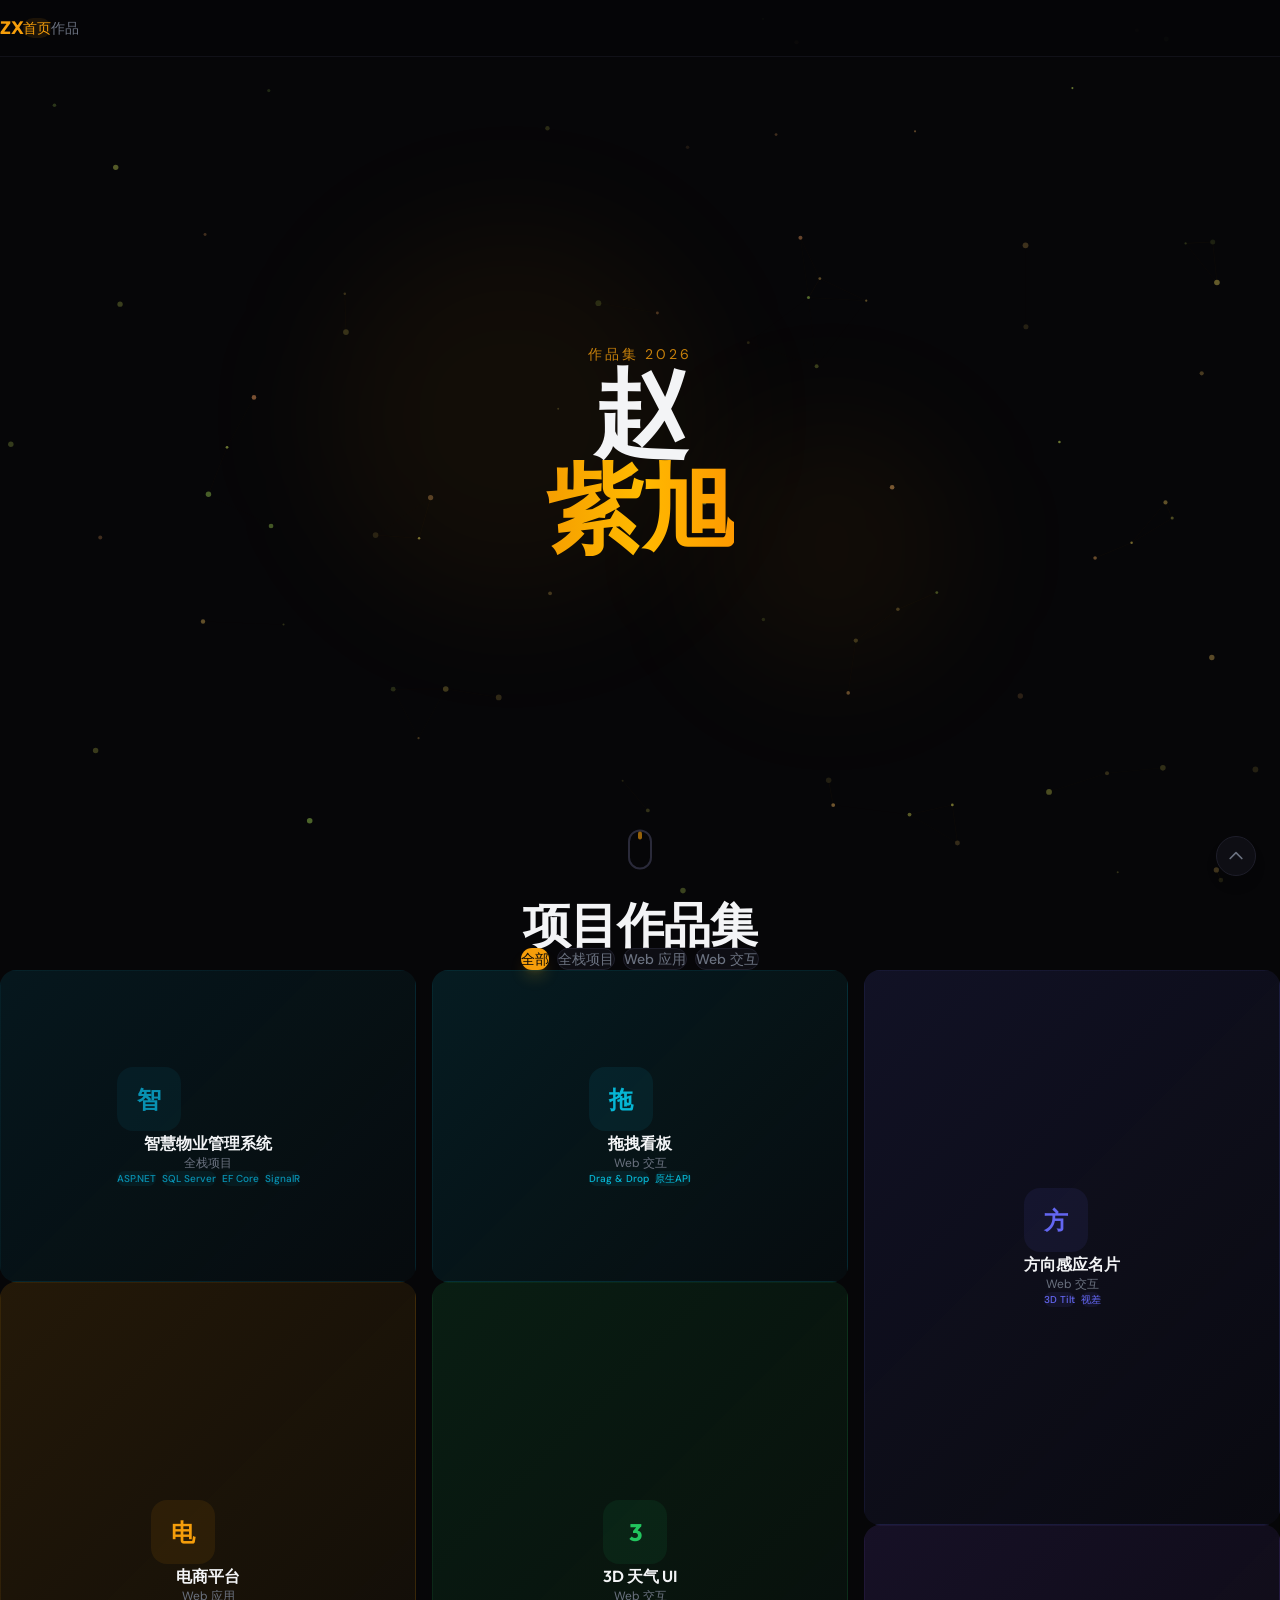
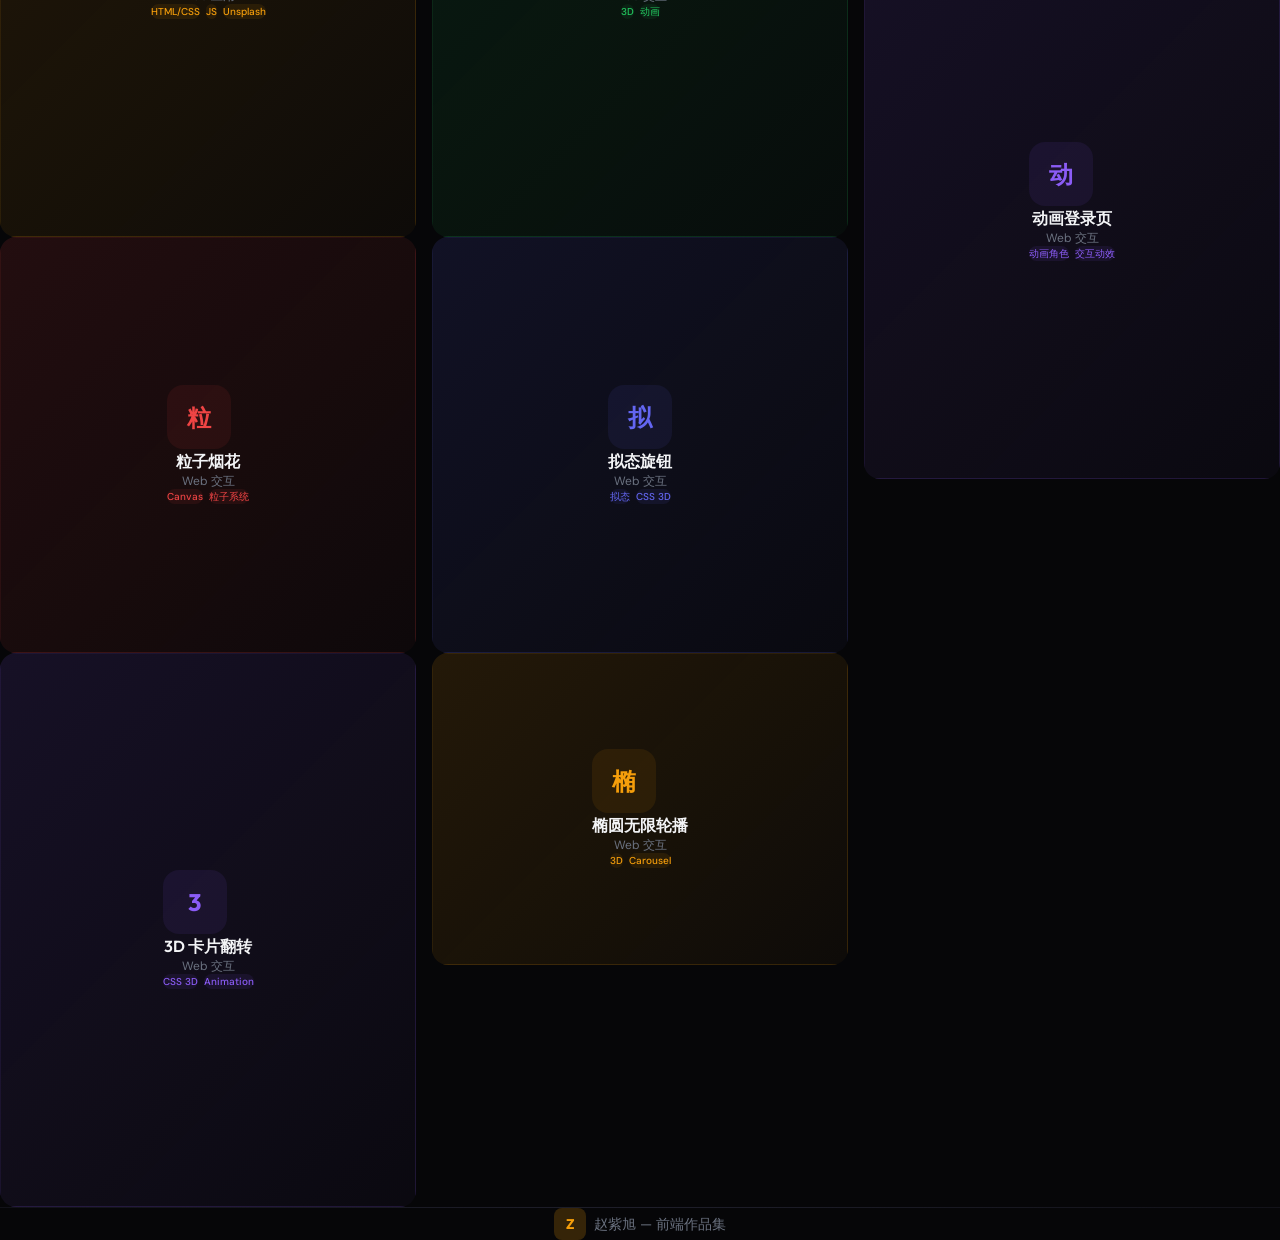
==== index.html @ 0663c40a "refactor: nav layout fix, remove social links and tech stack footer" ====
<!doctype html>
<html lang="zh-CN">
  <head>
    <meta charset="UTF-8" />
    <link rel="icon" type="image/svg+xml" href="./favicon.svg" />
    <meta name="viewport" content="width=device-width, initial-scale=1.0" />
    <title>Zhao Zixu - Frontend Portfolio</title>
    <meta name="description" content="赵紫旭 - 前端开发工程师作品集" />
    <script type="module" crossorigin src="./assets/index-BdXC9rOx.js"></script>
    <link rel="stylesheet" crossorigin href="./assets/index-D8PffxkF.css">
  </head>
  <body>
    <div id="root"></div>
  </body>
</html>
---- assets/index-D8PffxkF.css ----
@import "https://fonts.googleapis.com/css2?family=Outfit:wght@300;400;500;600;700;800&family=DM+Sans:opsz,wght@9..40,300;9..40,400;9..40,500;9..40,600&display=swap";@layer components;@layer properties{@supports (((-webkit-hyphens:none)) and (not (margin-trim:inline))) or ((-moz-orient:inline) and (not (color:rgb(from red r g b)))){*,:before,:after,::backdrop{--tw-translate-x:0;--tw-translate-y:0;--tw-translate-z:0;--tw-rotate-x:initial;--tw-rotate-y:initial;--tw-rotate-z:initial;--tw-skew-x:initial;--tw-skew-y:initial;--tw-space-y-reverse:0;--tw-border-style:solid;--tw-gradient-position:initial;--tw-gradient-from:#0000;--tw-gradient-via:#0000;--tw-gradient-to:#0000;--tw-gradient-stops:initial;--tw-gradient-via-stops:initial;--tw-gradient-from-position:0%;--tw-gradient-via-position:50%;--tw-gradient-to-position:100%;--tw-leading:initial;--tw-font-weight:initial;--tw-tracking:initial;--tw-shadow:0 0 #0000;--tw-shadow-color:initial;--tw-shadow-alpha:100%;--tw-inset-shadow:0 0 #0000;--tw-inset-shadow-color:initial;--tw-inset-shadow-alpha:100%;--tw-ring-color:initial;--tw-ring-shadow:0 0 #0000;--tw-inset-ring-color:initial;--tw-inset-ring-shadow:0 0 #0000;--tw-ring-inset:initial;--tw-ring-offset-width:0px;--tw-ring-offset-color:#fff;--tw-ring-offset-shadow:0 0 #0000;--tw-outline-style:solid;--tw-blur:initial;--tw-brightness:initial;--tw-contrast:initial;--tw-grayscale:initial;--tw-hue-rotate:initial;--tw-invert:initial;--tw-opacity:initial;--tw-saturate:initial;--tw-sepia:initial;--tw-drop-shadow:initial;--tw-drop-shadow-color:initial;--tw-drop-shadow-alpha:100%;--tw-drop-shadow-size:initial;--tw-backdrop-blur:initial;--tw-backdrop-brightness:initial;--tw-backdrop-contrast:initial;--tw-backdrop-grayscale:initial;--tw-backdrop-hue-rotate:initial;--tw-backdrop-invert:initial;--tw-backdrop-opacity:initial;--tw-backdrop-saturate:initial;--tw-backdrop-sepia:initial;--tw-duration:initial;--tw-ease:initial;--tw-scale-x:1;--tw-scale-y:1;--tw-scale-z:1}}}@layer theme{:root,:host{--font-sans:ui-sans-serif, system-ui, sans-serif, "Apple Color Emoji", "Segoe UI Emoji", "Segoe UI Symbol", "Noto Color Emoji";--font-mono:ui-monospace, SFMono-Regular, Menlo, Monaco, Consolas, "Liberation Mono", "Courier New", monospace;--color-red-400:oklch(70.4% .191 22.216);--color-red-500:oklch(63.7% .237 25.331);--color-amber-100:oklch(96.2% .059 95.617);--color-amber-200:oklch(92.4% .12 95.746);--color-amber-400:oklch(82.8% .189 84.429);--color-amber-500:oklch(76.9% .188 70.08);--color-emerald-400:oklch(76.5% .177 163.223);--color-emerald-500:oklch(69.6% .17 162.48);--color-white:#fff;--spacing:.25rem;--container-lg:32rem;--container-xl:36rem;--container-2xl:42rem;--container-7xl:80rem;--text-xs:.75rem;--text-xs--line-height:calc(1 / .75);--text-sm:.875rem;--text-sm--line-height:calc(1.25 / .875);--text-lg:1.125rem;--text-lg--line-height:calc(1.75 / 1.125);--text-2xl:1.5rem;--text-2xl--line-height:calc(2 / 1.5);--text-4xl:2.25rem;--text-4xl--line-height:calc(2.5 / 2.25);--text-5xl:3rem;--text-5xl--line-height:1;--text-7xl:4.5rem;--text-7xl--line-height:1;--text-8xl:6rem;--text-8xl--line-height:1;--font-weight-medium:500;--font-weight-semibold:600;--font-weight-bold:700;--font-weight-extrabold:800;--tracking-tight:-.025em;--tracking-wide:.025em;--tracking-widest:.1em;--leading-relaxed:1.625;--radius-lg:.5rem;--radius-xl:.75rem;--radius-2xl:1rem;--radius-3xl:1.5rem;--ease-in-out:cubic-bezier(.4, 0, .2, 1);--animate-pulse:pulse 2s cubic-bezier(.4, 0, .6, 1) infinite;--blur-md:12px;--blur-xl:24px;--blur-3xl:64px;--default-transition-duration:.15s;--default-transition-timing-function:cubic-bezier(.4, 0, .2, 1);--default-font-family:var(--font-sans);--default-mono-font-family:var(--font-mono);--font-outfit:"Outfit", sans-serif;--font-dm:"DM Sans", sans-serif;--color-surface:#060608;--color-surface-card:#0e0e14;--color-surface-elevated:#16161f;--color-border:#1e1e2a;--color-border-light:#2a2a3a;--color-accent:#f59e0b;--color-muted:#6b7280;--color-text:#d1d5db;--color-text-heading:#f3f4f6}}@layer base{*,:after,:before,::backdrop{box-sizing:border-box;border:0 solid;margin:0;padding:0}::file-selector-button{box-sizing:border-box;border:0 solid;margin:0;padding:0}html,:host{-webkit-text-size-adjust:100%;tab-size:4;line-height:1.5;font-family:var(--default-font-family,ui-sans-serif, system-ui, sans-serif, "Apple Color Emoji", "Segoe UI Emoji", "Segoe UI Symbol", "Noto Color Emoji");font-feature-settings:var(--default-font-feature-settings,normal);font-variation-settings:var(--default-font-variation-settings,normal);-webkit-tap-highlight-color:transparent}hr{height:0;color:inherit;border-top-width:1px}abbr:where([title]){-webkit-text-decoration:underline dotted;text-decoration:underline dotted}h1,h2,h3,h4,h5,h6{font-size:inherit;font-weight:inherit}a{color:inherit;-webkit-text-decoration:inherit;-webkit-text-decoration:inherit;-webkit-text-decoration:inherit;-webkit-text-decoration:inherit;text-decoration:inherit}b,strong{font-weight:bolder}code,kbd,samp,pre{font-family:var(--default-mono-font-family,ui-monospace, SFMono-Regular, Menlo, Monaco, Consolas, "Liberation Mono", "Courier New", monospace);font-feature-settings:var(--default-mono-font-feature-settings,normal);font-variation-settings:var(--default-mono-font-variation-settings,normal);font-size:1em}small{font-size:80%}sub,sup{vertical-align:baseline;font-size:75%;line-height:0;position:relative}sub{bottom:-.25em}sup{top:-.5em}table{text-indent:0;border-color:inherit;border-collapse:collapse}:-moz-focusring{outline:auto}progress{vertical-align:baseline}summary{display:list-item}ol,ul,menu{list-style:none}img,svg,video,canvas,audio,iframe,embed,object{vertical-align:middle;display:block}img,video{max-width:100%;height:auto}button,input,select,optgroup,textarea{font:inherit;font-feature-settings:inherit;font-variation-settings:inherit;letter-spacing:inherit;color:inherit;opacity:1;background-color:#0000;border-radius:0}::file-selector-button{font:inherit;font-feature-settings:inherit;font-variation-settings:inherit;letter-spacing:inherit;color:inherit;opacity:1;background-color:#0000;border-radius:0}:where(select:is([multiple],[size])) optgroup{font-weight:bolder}:where(select:is([multiple],[size])) optgroup option{padding-inline-start:20px}::file-selector-button{margin-inline-end:4px}::placeholder{opacity:1}@supports (not ((-webkit-appearance:-apple-pay-button))) or (contain-intrinsic-size:1px){::placeholder{color:currentColor}@supports (color:color-mix(in lab, red, red)){::placeholder{color:color-mix(in oklab, currentcolor 50%, transparent)}}}textarea{resize:vertical}::-webkit-search-decoration{-webkit-appearance:none}::-webkit-date-and-time-value{min-height:1lh;text-align:inherit}::-webkit-datetime-edit{display:inline-flex}::-webkit-datetime-edit-fields-wrapper{padding:0}::-webkit-datetime-edit{padding-block:0}::-webkit-datetime-edit-year-field{padding-block:0}::-webkit-datetime-edit-month-field{padding-block:0}::-webkit-datetime-edit-day-field{padding-block:0}::-webkit-datetime-edit-hour-field{padding-block:0}::-webkit-datetime-edit-minute-field{padding-block:0}::-webkit-datetime-edit-second-field{padding-block:0}::-webkit-datetime-edit-millisecond-field{padding-block:0}::-webkit-datetime-edit-meridiem-field{padding-block:0}::-webkit-calendar-picker-indicator{line-height:1}:-moz-ui-invalid{box-shadow:none}button,input:where([type=button],[type=reset],[type=submit]){appearance:button}::file-selector-button{appearance:button}::-webkit-inner-spin-button{height:auto}::-webkit-outer-spin-button{height:auto}[hidden]:where(:not([hidden=until-found])){display:none!important}}@layer utilities{.pointer-events-none{pointer-events:none}.visible{visibility:visible}.absolute{position:absolute}.fixed{position:fixed}.relative{position:relative}.inset-0{inset:calc(var(--spacing) * 0)}.inset-x-0{inset-inline:calc(var(--spacing) * 0)}.top-0{top:calc(var(--spacing) * 0)}.top-0\.5{top:calc(var(--spacing) * .5)}.top-1\/4{top:25%}.top-4{top:calc(var(--spacing) * 4)}.right-0{right:calc(var(--spacing) * 0)}.right-1\/4{right:25%}.right-4{right:calc(var(--spacing) * 4)}.right-6{right:calc(var(--spacing) * 6)}.bottom-1\/4{bottom:25%}.bottom-4{bottom:calc(var(--spacing) * 4)}.bottom-6{bottom:calc(var(--spacing) * 6)}.bottom-8{bottom:calc(var(--spacing) * 8)}.left-0{left:calc(var(--spacing) * 0)}.left-0\.5{left:calc(var(--spacing) * .5)}.left-1\/2{left:50%}.left-1\/4{left:25%}.left-4{left:calc(var(--spacing) * 4)}.z-10{z-index:10}.z-40{z-index:40}.z-50{z-index:50}.container{width:100%}@media (width>=40rem){.container{max-width:40rem}}@media (width>=48rem){.container{max-width:48rem}}@media (width>=64rem){.container{max-width:64rem}}@media (width>=80rem){.container{max-width:80rem}}@media (width>=96rem){.container{max-width:96rem}}.mx-3{margin-inline:calc(var(--spacing) * 3)}.mx-auto{margin-inline:auto}.mt-0\.5{margin-top:calc(var(--spacing) * .5)}.mt-1{margin-top:calc(var(--spacing) * 1)}.mt-1\.5{margin-top:calc(var(--spacing) * 1.5)}.mt-2{margin-top:calc(var(--spacing) * 2)}.mt-3{margin-top:calc(var(--spacing) * 3)}.mt-4{margin-top:calc(var(--spacing) * 4)}.mt-6{margin-top:calc(var(--spacing) * 6)}.mt-8{margin-top:calc(var(--spacing) * 8)}.mb-1{margin-bottom:calc(var(--spacing) * 1)}.mb-2{margin-bottom:calc(var(--spacing) * 2)}.mb-3{margin-bottom:calc(var(--spacing) * 3)}.mb-4{margin-bottom:calc(var(--spacing) * 4)}.mb-5{margin-bottom:calc(var(--spacing) * 5)}.mb-6{margin-bottom:calc(var(--spacing) * 6)}.mb-8{margin-bottom:calc(var(--spacing) * 8)}.mb-12{margin-bottom:calc(var(--spacing) * 12)}.mb-16{margin-bottom:calc(var(--spacing) * 16)}.ml-4{margin-left:calc(var(--spacing) * 4)}.ml-auto{margin-left:auto}.block{display:block}.flex{display:flex}.grid{display:grid}.hidden{display:none}.aspect-\[3\/4\]{aspect-ratio:3/4}.aspect-\[4\/3\]{aspect-ratio:4/3}.aspect-square{aspect-ratio:1}.h-0\.5{height:calc(var(--spacing) * .5)}.h-1{height:calc(var(--spacing) * 1)}.h-2{height:calc(var(--spacing) * 2)}.h-4{height:calc(var(--spacing) * 4)}.h-5{height:calc(var(--spacing) * 5)}.h-6{height:calc(var(--spacing) * 6)}.h-7{height:calc(var(--spacing) * 7)}.h-8{height:calc(var(--spacing) * 8)}.h-10{height:calc(var(--spacing) * 10)}.h-12{height:calc(var(--spacing) * 12)}.h-14{height:calc(var(--spacing) * 14)}.h-16{height:calc(var(--spacing) * 16)}.h-20{height:calc(var(--spacing) * 20)}.h-24{height:calc(var(--spacing) * 24)}.h-64{height:calc(var(--spacing) * 64)}.h-96{height:calc(var(--spacing) * 96)}.h-full{height:100%}.h-px{height:1px}.\!min-h-0{min-height:calc(var(--spacing) * 0)!important}.min-h-dvh{min-height:100dvh}.min-h-screen{min-height:100vh}.w-1{width:calc(var(--spacing) * 1)}.w-1\/4{width:25%}.w-4{width:calc(var(--spacing) * 4)}.w-5{width:calc(var(--spacing) * 5)}.w-6{width:calc(var(--spacing) * 6)}.w-8{width:calc(var(--spacing) * 8)}.w-10{width:calc(var(--spacing) * 10)}.w-12{width:calc(var(--spacing) * 12)}.w-14{width:calc(var(--spacing) * 14)}.w-16{width:calc(var(--spacing) * 16)}.w-20{width:calc(var(--spacing) * 20)}.w-24{width:calc(var(--spacing) * 24)}.w-64{width:calc(var(--spacing) * 64)}.w-96{width:calc(var(--spacing) * 96)}.w-full{width:100%}.\!max-w-xl{max-width:var(--container-xl)!important}.max-w-2xl{max-width:var(--container-2xl)}.max-w-7xl{max-width:var(--container-7xl)}.max-w-lg{max-width:var(--container-lg)}.flex-1{flex:1}.shrink-0{flex-shrink:0}.origin-left{transform-origin:0}.-translate-x-1\/2{--tw-translate-x:calc(calc(1 / 2 * 100%) * -1);translate:var(--tw-translate-x) var(--tw-translate-y)}.transform{transform:var(--tw-rotate-x,) var(--tw-rotate-y,) var(--tw-rotate-z,) var(--tw-skew-x,) var(--tw-skew-y,)}.animate-pulse{animation:var(--animate-pulse)}.cursor-pointer{cursor:pointer}.resize{resize:both}.columns-1{columns:1}.break-inside-avoid{break-inside:avoid}.grid-cols-1{grid-template-columns:repeat(1,minmax(0,1fr))}.grid-cols-2{grid-template-columns:repeat(2,minmax(0,1fr))}.flex-col{flex-direction:column}.flex-wrap{flex-wrap:wrap}.items-center{align-items:center}.items-start{align-items:flex-start}.justify-between{justify-content:space-between}.justify-center{justify-content:center}.justify-end{justify-content:flex-end}.gap-1\.5{gap:calc(var(--spacing) * 1.5)}.gap-2{gap:calc(var(--spacing) * 2)}.gap-3{gap:calc(var(--spacing) * 3)}.gap-4{gap:calc(var(--spacing) * 4)}.gap-5{gap:calc(var(--spacing) * 5)}.gap-6{gap:calc(var(--spacing) * 6)}:where(.space-y-1>:not(:last-child)){--tw-space-y-reverse:0;margin-block-start:calc(calc(var(--spacing) * 1) * var(--tw-space-y-reverse));margin-block-end:calc(calc(var(--spacing) * 1) * calc(1 - var(--tw-space-y-reverse)))}:where(.space-y-2>:not(:last-child)){--tw-space-y-reverse:0;margin-block-start:calc(calc(var(--spacing) * 2) * var(--tw-space-y-reverse));margin-block-end:calc(calc(var(--spacing) * 2) * calc(1 - var(--tw-space-y-reverse)))}:where(.space-y-3>:not(:last-child)){--tw-space-y-reverse:0;margin-block-start:calc(calc(var(--spacing) * 3) * var(--tw-space-y-reverse));margin-block-end:calc(calc(var(--spacing) * 3) * calc(1 - var(--tw-space-y-reverse)))}:where(.space-y-4>:not(:last-child)){--tw-space-y-reverse:0;margin-block-start:calc(calc(var(--spacing) * 4) * var(--tw-space-y-reverse));margin-block-end:calc(calc(var(--spacing) * 4) * calc(1 - var(--tw-space-y-reverse)))}:where(.space-y-6>:not(:last-child)){--tw-space-y-reverse:0;margin-block-start:calc(calc(var(--spacing) * 6) * var(--tw-space-y-reverse));margin-block-end:calc(calc(var(--spacing) * 6) * calc(1 - var(--tw-space-y-reverse)))}.overflow-hidden{overflow:hidden}.rounded{border-radius:.25rem}.rounded-2xl{border-radius:var(--radius-2xl)}.rounded-3xl{border-radius:var(--radius-3xl)}.rounded-full{border-radius:3.40282e38px}.rounded-lg{border-radius:var(--radius-lg)}.rounded-xl{border-radius:var(--radius-xl)}.border{border-style:var(--tw-border-style);border-width:1px}.border-2{border-style:var(--tw-border-style);border-width:2px}.border-t{border-top-style:var(--tw-border-style);border-top-width:1px}.border-b{border-bottom-style:var(--tw-border-style);border-bottom-width:1px}.border-dashed{--tw-border-style:dashed;border-style:dashed}.border-accent{border-color:var(--color-accent)}.border-amber-200{border-color:var(--color-amber-200)}.border-amber-500\/50{border-color:#f99c0080}@supports (color:color-mix(in lab, red, red)){.border-amber-500\/50{border-color:color-mix(in oklab, var(--color-amber-500) 50%, transparent)}}.border-border{border-color:var(--color-border)}.border-border-light{border-color:var(--color-border-light)}.border-border\/30{border-color:#1e1e2a4d}@supports (color:color-mix(in lab, red, red)){.border-border\/30{border-color:color-mix(in oklab, var(--color-border) 30%, transparent)}}.border-border\/50{border-color:#1e1e2a80}@supports (color:color-mix(in lab, red, red)){.border-border\/50{border-color:color-mix(in oklab, var(--color-border) 50%, transparent)}}.border-emerald-500\/50{border-color:#00bb7f80}@supports (color:color-mix(in lab, red, red)){.border-emerald-500\/50{border-color:color-mix(in oklab, var(--color-emerald-500) 50%, transparent)}}.border-red-500\/50{border-color:#fb2c3680}@supports (color:color-mix(in lab, red, red)){.border-red-500\/50{border-color:color-mix(in oklab, var(--color-red-500) 50%, transparent)}}.bg-accent{background-color:var(--color-accent)}.bg-accent\/5{background-color:#f59e0b0d}@supports (color:color-mix(in lab, red, red)){.bg-accent\/5{background-color:color-mix(in oklab, var(--color-accent) 5%, transparent)}}.bg-accent\/10{background-color:#f59e0b1a}@supports (color:color-mix(in lab, red, red)){.bg-accent\/10{background-color:color-mix(in oklab, var(--color-accent) 10%, transparent)}}.bg-accent\/20{background-color:#f59e0b33}@supports (color:color-mix(in lab, red, red)){.bg-accent\/20{background-color:color-mix(in oklab, var(--color-accent) 20%, transparent)}}.bg-accent\/60{background-color:#f59e0b99}@supports (color:color-mix(in lab, red, red)){.bg-accent\/60{background-color:color-mix(in oklab, var(--color-accent) 60%, transparent)}}.bg-amber-100{background-color:var(--color-amber-100)}.bg-amber-500{background-color:var(--color-amber-500)}.bg-amber-500\/5{background-color:#f99c000d}@supports (color:color-mix(in lab, red, red)){.bg-amber-500\/5{background-color:color-mix(in oklab, var(--color-amber-500) 5%, transparent)}}.bg-emerald-500\/10{background-color:#00bb7f1a}@supports (color:color-mix(in lab, red, red)){.bg-emerald-500\/10{background-color:color-mix(in oklab, var(--color-emerald-500) 10%, transparent)}}.bg-surface{background-color:var(--color-surface)}.bg-surface-card{background-color:var(--color-surface-card)}.bg-surface-elevated{background-color:var(--color-surface-elevated)}.bg-surface\/80{background-color:#060608cc}@supports (color:color-mix(in lab, red, red)){.bg-surface\/80{background-color:color-mix(in oklab, var(--color-surface) 80%, transparent)}}.bg-surface\/90{background-color:#060608e6}@supports (color:color-mix(in lab, red, red)){.bg-surface\/90{background-color:color-mix(in oklab, var(--color-surface) 90%, transparent)}}.bg-gradient-to-b{--tw-gradient-position:to bottom in oklab;background-image:linear-gradient(var(--tw-gradient-stops))}.bg-gradient-to-r{--tw-gradient-position:to right in oklab;background-image:linear-gradient(var(--tw-gradient-stops))}.bg-gradient-to-t{--tw-gradient-position:to top in oklab;background-image:linear-gradient(var(--tw-gradient-stops))}.from-accent{--tw-gradient-from:var(--color-accent);--tw-gradient-stops:var(--tw-gradient-via-stops,var(--tw-gradient-position), var(--tw-gradient-from) var(--tw-gradient-from-position), var(--tw-gradient-to) var(--tw-gradient-to-position))}.from-surface{--tw-gradient-from:var(--color-surface);--tw-gradient-stops:var(--tw-gradient-via-stops,var(--tw-gradient-position), var(--tw-gradient-from) var(--tw-gradient-from-position), var(--tw-gradient-to) var(--tw-gradient-to-position))}.from-surface\/80{--tw-gradient-from:#060608cc}@supports (color:color-mix(in lab, red, red)){.from-surface\/80{--tw-gradient-from:color-mix(in oklab, var(--color-surface) 80%, transparent)}}.from-surface\/80{--tw-gradient-stops:var(--tw-gradient-via-stops,var(--tw-gradient-position), var(--tw-gradient-from) var(--tw-gradient-from-position), var(--tw-gradient-to) var(--tw-gradient-to-position))}.from-transparent{--tw-gradient-from:transparent;--tw-gradient-stops:var(--tw-gradient-via-stops,var(--tw-gradient-position), var(--tw-gradient-from) var(--tw-gradient-from-position), var(--tw-gradient-to) var(--tw-gradient-to-position))}.via-amber-400{--tw-gradient-via:var(--color-amber-400);--tw-gradient-via-stops:var(--tw-gradient-position), var(--tw-gradient-from) var(--tw-gradient-from-position), var(--tw-gradient-via) var(--tw-gradient-via-position), var(--tw-gradient-to) var(--tw-gradient-to-position);--tw-gradient-stops:var(--tw-gradient-via-stops)}.via-border{--tw-gradient-via:var(--color-border);--tw-gradient-via-stops:var(--tw-gradient-position), var(--tw-gradient-from) var(--tw-gradient-from-position), var(--tw-gradient-via) var(--tw-gradient-via-position), var(--tw-gradient-to) var(--tw-gradient-to-position);--tw-gradient-stops:var(--tw-gradient-via-stops)}.via-surface\/95{--tw-gradient-via:#060608f2}@supports (color:color-mix(in lab, red, red)){.via-surface\/95{--tw-gradient-via:color-mix(in oklab, var(--color-surface) 95%, transparent)}}.via-surface\/95{--tw-gradient-via-stops:var(--tw-gradient-position), var(--tw-gradient-from) var(--tw-gradient-from-position), var(--tw-gradient-via) var(--tw-gradient-via-position), var(--tw-gradient-to) var(--tw-gradient-to-position);--tw-gradient-stops:var(--tw-gradient-via-stops)}.to-amber-500{--tw-gradient-to:var(--color-amber-500);--tw-gradient-stops:var(--tw-gradient-via-stops,var(--tw-gradient-position), var(--tw-gradient-from) var(--tw-gradient-from-position), var(--tw-gradient-to) var(--tw-gradient-to-position))}.to-surface{--tw-gradient-to:var(--color-surface);--tw-gradient-stops:var(--tw-gradient-via-stops,var(--tw-gradient-position), var(--tw-gradient-from) var(--tw-gradient-from-position), var(--tw-gradient-to) var(--tw-gradient-to-position))}.to-transparent{--tw-gradient-to:transparent;--tw-gradient-stops:var(--tw-gradient-via-stops,var(--tw-gradient-position), var(--tw-gradient-from) var(--tw-gradient-from-position), var(--tw-gradient-to) var(--tw-gradient-to-position))}.bg-clip-text{-webkit-background-clip:text;background-clip:text}.mask-repeat{-webkit-mask-repeat:repeat;mask-repeat:repeat}.object-cover{object-fit:cover}.p-1\.5{padding:calc(var(--spacing) * 1.5)}.p-6{padding:calc(var(--spacing) * 6)}.p-8{padding:calc(var(--spacing) * 8)}.p-12{padding:calc(var(--spacing) * 12)}.px-2{padding-inline:calc(var(--spacing) * 2)}.px-3{padding-inline:calc(var(--spacing) * 3)}.px-4{padding-inline:calc(var(--spacing) * 4)}.px-5{padding-inline:calc(var(--spacing) * 5)}.px-6{padding-inline:calc(var(--spacing) * 6)}.px-8{padding-inline:calc(var(--spacing) * 8)}.\!py-16{padding-block:calc(var(--spacing) * 16)!important}.py-0\.5{padding-block:calc(var(--spacing) * .5)}.py-1{padding-block:calc(var(--spacing) * 1)}.py-1\.5{padding-block:calc(var(--spacing) * 1.5)}.py-2{padding-block:calc(var(--spacing) * 2)}.py-2\.5{padding-block:calc(var(--spacing) * 2.5)}.py-3{padding-block:calc(var(--spacing) * 3)}.py-8{padding-block:calc(var(--spacing) * 8)}.py-24{padding-block:calc(var(--spacing) * 24)}.text-center{text-align:center}.font-dm{font-family:var(--font-dm)}.font-mono{font-family:var(--font-mono)}.font-outfit{font-family:var(--font-outfit)}.text-2xl{font-size:var(--text-2xl);line-height:var(--tw-leading,var(--text-2xl--line-height))}.text-4xl{font-size:var(--text-4xl);line-height:var(--tw-leading,var(--text-4xl--line-height))}.text-5xl{font-size:var(--text-5xl);line-height:var(--tw-leading,var(--text-5xl--line-height))}.text-lg{font-size:var(--text-lg);line-height:var(--tw-leading,var(--text-lg--line-height))}.text-sm{font-size:var(--text-sm);line-height:var(--tw-leading,var(--text-sm--line-height))}.text-xs{font-size:var(--text-xs);line-height:var(--tw-leading,var(--text-xs--line-height))}.text-\[10px\]{font-size:10px}.leading-none{--tw-leading:1;line-height:1}.leading-relaxed{--tw-leading:var(--leading-relaxed);line-height:var(--leading-relaxed)}.font-bold{--tw-font-weight:var(--font-weight-bold);font-weight:var(--font-weight-bold)}.font-extrabold{--tw-font-weight:var(--font-weight-extrabold);font-weight:var(--font-weight-extrabold)}.font-medium{--tw-font-weight:var(--font-weight-medium);font-weight:var(--font-weight-medium)}.font-semibold{--tw-font-weight:var(--font-weight-semibold);font-weight:var(--font-weight-semibold)}.tracking-\[0\.2em\]{--tw-tracking:.2em;letter-spacing:.2em}.tracking-tight{--tw-tracking:var(--tracking-tight);letter-spacing:var(--tracking-tight)}.tracking-wide{--tw-tracking:var(--tracking-wide);letter-spacing:var(--tracking-wide)}.tracking-widest{--tw-tracking:var(--tracking-widest);letter-spacing:var(--tracking-widest)}.text-accent{color:var(--color-accent)}.text-accent\/80{color:#f59e0bcc}@supports (color:color-mix(in lab, red, red)){.text-accent\/80{color:color-mix(in oklab, var(--color-accent) 80%, transparent)}}.text-amber-400{color:var(--color-amber-400)}.text-emerald-400{color:var(--color-emerald-400)}.text-muted{color:var(--color-muted)}.text-red-400{color:var(--color-red-400)}.text-surface{color:var(--color-surface)}.text-text{color:var(--color-text)}.text-text-heading{color:var(--color-text-heading)}.text-text\/70{color:#d1d5dbb3}@supports (color:color-mix(in lab, red, red)){.text-text\/70{color:color-mix(in oklab, var(--color-text) 70%, transparent)}}.text-text\/80{color:#d1d5dbcc}@supports (color:color-mix(in lab, red, red)){.text-text\/80{color:color-mix(in oklab, var(--color-text) 80%, transparent)}}.text-transparent{color:#0000}.text-white{color:var(--color-white)}.accent-accent{accent-color:var(--color-accent)}.opacity-0{opacity:0}.shadow-lg{--tw-shadow:0 10px 15px -3px var(--tw-shadow-color,#0000001a), 0 4px 6px -4px var(--tw-shadow-color,#0000001a);box-shadow:var(--tw-inset-shadow), var(--tw-inset-ring-shadow), var(--tw-ring-offset-shadow), var(--tw-ring-shadow), var(--tw-shadow)}.shadow-md{--tw-shadow:0 4px 6px -1px var(--tw-shadow-color,#0000001a), 0 2px 4px -2px var(--tw-shadow-color,#0000001a);box-shadow:var(--tw-inset-shadow), var(--tw-inset-ring-shadow), var(--tw-ring-offset-shadow), var(--tw-ring-shadow), var(--tw-shadow)}.ring{--tw-ring-shadow:var(--tw-ring-inset,) 0 0 0 calc(1px + var(--tw-ring-offset-width)) var(--tw-ring-color,currentcolor);box-shadow:var(--tw-inset-shadow), var(--tw-inset-ring-shadow), var(--tw-ring-offset-shadow), var(--tw-ring-shadow), var(--tw-shadow)}.shadow-accent\/20{--tw-shadow-color:#f59e0b33}@supports (color:color-mix(in lab, red, red)){.shadow-accent\/20{--tw-shadow-color:color-mix(in oklab, color-mix(in oklab, var(--color-accent) 20%, transparent) var(--tw-shadow-alpha), transparent)}}.outline{outline-style:var(--tw-outline-style);outline-width:1px}.blur{--tw-blur:blur(8px);filter:var(--tw-blur,) var(--tw-brightness,) var(--tw-contrast,) var(--tw-grayscale,) var(--tw-hue-rotate,) var(--tw-invert,) var(--tw-saturate,) var(--tw-sepia,) var(--tw-drop-shadow,)}.blur-3xl{--tw-blur:blur(var(--blur-3xl));filter:var(--tw-blur,) var(--tw-brightness,) var(--tw-contrast,) var(--tw-grayscale,) var(--tw-hue-rotate,) var(--tw-invert,) var(--tw-saturate,) var(--tw-sepia,) var(--tw-drop-shadow,)}.filter{filter:var(--tw-blur,) var(--tw-brightness,) var(--tw-contrast,) var(--tw-grayscale,) var(--tw-hue-rotate,) var(--tw-invert,) var(--tw-saturate,) var(--tw-sepia,) var(--tw-drop-shadow,)}.backdrop-blur-md{--tw-backdrop-blur:blur(var(--blur-md));-webkit-backdrop-filter:var(--tw-backdrop-blur,) var(--tw-backdrop-brightness,) var(--tw-backdrop-contrast,) var(--tw-backdrop-grayscale,) var(--tw-backdrop-hue-rotate,) var(--tw-backdrop-invert,) var(--tw-backdrop-opacity,) var(--tw-backdrop-saturate,) var(--tw-backdrop-sepia,);backdrop-filter:var(--tw-backdrop-blur,) var(--tw-backdrop-brightness,) var(--tw-backdrop-contrast,) var(--tw-backdrop-grayscale,) var(--tw-backdrop-hue-rotate,) var(--tw-backdrop-invert,) var(--tw-backdrop-opacity,) var(--tw-backdrop-saturate,) var(--tw-backdrop-sepia,)}.backdrop-blur-xl{--tw-backdrop-blur:blur(var(--blur-xl));-webkit-backdrop-filter:var(--tw-backdrop-blur,) var(--tw-backdrop-brightness,) var(--tw-backdrop-contrast,) var(--tw-backdrop-grayscale,) var(--tw-backdrop-hue-rotate,) var(--tw-backdrop-invert,) var(--tw-backdrop-opacity,) var(--tw-backdrop-saturate,) var(--tw-backdrop-sepia,);backdrop-filter:var(--tw-backdrop-blur,) var(--tw-backdrop-brightness,) var(--tw-backdrop-contrast,) var(--tw-backdrop-grayscale,) var(--tw-backdrop-hue-rotate,) var(--tw-backdrop-invert,) var(--tw-backdrop-opacity,) var(--tw-backdrop-saturate,) var(--tw-backdrop-sepia,)}.backdrop-filter{-webkit-backdrop-filter:var(--tw-backdrop-blur,) var(--tw-backdrop-brightness,) var(--tw-backdrop-contrast,) var(--tw-backdrop-grayscale,) var(--tw-backdrop-hue-rotate,) var(--tw-backdrop-invert,) var(--tw-backdrop-opacity,) var(--tw-backdrop-saturate,) var(--tw-backdrop-sepia,);backdrop-filter:var(--tw-backdrop-blur,) var(--tw-backdrop-brightness,) var(--tw-backdrop-contrast,) var(--tw-backdrop-grayscale,) var(--tw-backdrop-hue-rotate,) var(--tw-backdrop-invert,) var(--tw-backdrop-opacity,) var(--tw-backdrop-saturate,) var(--tw-backdrop-sepia,)}.transition{transition-property:color,background-color,border-color,outline-color,text-decoration-color,fill,stroke,--tw-gradient-from,--tw-gradient-via,--tw-gradient-to,opacity,box-shadow,transform,translate,scale,rotate,filter,-webkit-backdrop-filter,backdrop-filter,display,content-visibility,overlay,pointer-events;transition-timing-function:var(--tw-ease,var(--default-transition-timing-function));transition-duration:var(--tw-duration,var(--default-transition-duration))}.transition-all{transition-property:all;transition-timing-function:var(--tw-ease,var(--default-transition-timing-function));transition-duration:var(--tw-duration,var(--default-transition-duration))}.transition-colors{transition-property:color,background-color,border-color,outline-color,text-decoration-color,fill,stroke,--tw-gradient-from,--tw-gradient-via,--tw-gradient-to;transition-timing-function:var(--tw-ease,var(--default-transition-timing-function));transition-duration:var(--tw-duration,var(--default-transition-duration))}.transition-opacity{transition-property:opacity;transition-timing-function:var(--tw-ease,var(--default-transition-timing-function));transition-duration:var(--tw-duration,var(--default-transition-duration))}.transition-transform{transition-property:transform,translate,scale,rotate;transition-timing-function:var(--tw-ease,var(--default-transition-timing-function));transition-duration:var(--tw-duration,var(--default-transition-duration))}.duration-300{--tw-duration:.3s;transition-duration:.3s}.duration-500{--tw-duration:.5s;transition-duration:.5s}.ease-in-out{--tw-ease:var(--ease-in-out);transition-timing-function:var(--ease-in-out)}.outline-none{--tw-outline-style:none;outline-style:none}@media (hover:hover){.group-hover\:scale-105:is(:where(.group):hover *){--tw-scale-x:105%;--tw-scale-y:105%;--tw-scale-z:105%;scale:var(--tw-scale-x) var(--tw-scale-y)}.group-hover\:scale-110:is(:where(.group):hover *){--tw-scale-x:110%;--tw-scale-y:110%;--tw-scale-z:110%;scale:var(--tw-scale-x) var(--tw-scale-y)}.group-hover\:rotate-6:is(:where(.group):hover *){rotate:6deg}.group-hover\:text-accent:is(:where(.group):hover *){color:var(--color-accent)}.group-hover\:opacity-100:is(:where(.group):hover *){opacity:1}}.last\:flex-none:last-child{flex:none}.last\:border-0:last-child{border-style:var(--tw-border-style);border-width:0}@media (hover:hover){.hover\:border-accent\/20:hover{border-color:#f59e0b33}@supports (color:color-mix(in lab, red, red)){.hover\:border-accent\/20:hover{border-color:color-mix(in oklab, var(--color-accent) 20%, transparent)}}.hover\:border-accent\/30:hover{border-color:#f59e0b4d}@supports (color:color-mix(in lab, red, red)){.hover\:border-accent\/30:hover{border-color:color-mix(in oklab, var(--color-accent) 30%, transparent)}}.hover\:border-accent\/50:hover{border-color:#f59e0b80}@supports (color:color-mix(in lab, red, red)){.hover\:border-accent\/50:hover{border-color:color-mix(in oklab, var(--color-accent) 50%, transparent)}}.hover\:border-border-light:hover{border-color:var(--color-border-light)}.hover\:bg-amber-400:hover{background-color:var(--color-amber-400)}.hover\:bg-surface-elevated:hover{background-color:var(--color-surface-elevated)}.hover\:text-accent:hover{color:var(--color-accent)}.hover\:text-text:hover{color:var(--color-text)}}.focus\:border-accent:focus{border-color:var(--color-accent)}.focus\:ring-1:focus{--tw-ring-shadow:var(--tw-ring-inset,) 0 0 0 calc(1px + var(--tw-ring-offset-width)) var(--tw-ring-color,currentcolor);box-shadow:var(--tw-inset-shadow), var(--tw-inset-ring-shadow), var(--tw-ring-offset-shadow), var(--tw-ring-shadow), var(--tw-shadow)}.focus\:ring-accent\/20:focus{--tw-ring-color:#f59e0b33}@supports (color:color-mix(in lab, red, red)){.focus\:ring-accent\/20:focus{--tw-ring-color:color-mix(in oklab, var(--color-accent) 20%, transparent)}}.disabled\:cursor-not-allowed:disabled{cursor:not-allowed}.disabled\:opacity-50:disabled{opacity:.5}@media (width>=40rem){.sm\:columns-2{columns:2}.sm\:grid-cols-2{grid-template-columns:repeat(2,minmax(0,1fr))}}@media (width>=48rem){.md\:grid-cols-4{grid-template-columns:repeat(4,minmax(0,1fr))}.md\:text-5xl{font-size:var(--text-5xl);line-height:var(--tw-leading,var(--text-5xl--line-height))}.md\:text-7xl{font-size:var(--text-7xl);line-height:var(--tw-leading,var(--text-7xl--line-height))}}@media (width>=64rem){.lg\:col-span-2{grid-column:span 2/span 2}.lg\:col-span-3{grid-column:span 3/span 3}.lg\:columns-3{columns:3}.lg\:grid-cols-3{grid-template-columns:repeat(3,minmax(0,1fr))}.lg\:grid-cols-5{grid-template-columns:repeat(5,minmax(0,1fr))}.lg\:text-8xl{font-size:var(--text-8xl);line-height:var(--tw-leading,var(--text-8xl--line-height))}}}*{box-sizing:border-box;margin:0;padding:0}html{scroll-behavior:smooth;background:var(--color-surface);color:var(--color-text);font-family:var(--font-dm)}body{overflow-x:hidden}::selection{color:#fff;background:#f59e0b4d}::-webkit-scrollbar{width:6px}::-webkit-scrollbar-track{background:var(--color-surface)}::-webkit-scrollbar-thumb{background:var(--color-border-light);border-radius:3px}::-webkit-scrollbar-thumb:hover{background:var(--color-accent)}@media (prefers-reduced-motion:reduce){*,:before,:after{transition-duration:.01ms!important;animation-duration:.01ms!important;animation-iteration-count:1!important}}@property --tw-translate-x{syntax:"*";inherits:false;initial-value:0}@property --tw-translate-y{syntax:"*";inherits:false;initial-value:0}@property --tw-translate-z{syntax:"*";inherits:false;initial-value:0}@property --tw-rotate-x{syntax:"*";inherits:false}@property --tw-rotate-y{syntax:"*";inherits:false}@property --tw-rotate-z{syntax:"*";inherits:false}@property --tw-skew-x{syntax:"*";inherits:false}@property --tw-skew-y{syntax:"*";inherits:false}@property --tw-space-y-reverse{syntax:"*";inherits:false;initial-value:0}@property --tw-border-style{syntax:"*";inherits:false;initial-value:solid}@property --tw-gradient-position{syntax:"*";inherits:false}@property --tw-gradient-from{syntax:"<color>";inherits:false;initial-value:#0000}@property --tw-gradient-via{syntax:"<color>";inherits:false;initial-value:#0000}@property --tw-gradient-to{syntax:"<color>";inherits:false;initial-value:#0000}@property --tw-gradient-stops{syntax:"*";inherits:false}@property --tw-gradient-via-stops{syntax:"*";inherits:false}@property --tw-gradient-from-position{syntax:"<length-percentage>";inherits:false;initial-value:0%}@property --tw-gradient-via-position{syntax:"<length-percentage>";inherits:false;initial-value:50%}@property --tw-gradient-to-position{syntax:"<length-percentage>";inherits:false;initial-value:100%}@property --tw-leading{syntax:"*";inherits:false}@property --tw-font-weight{syntax:"*";inherits:false}@property --tw-tracking{syntax:"*";inherits:false}@property --tw-shadow{syntax:"*";inherits:false;initial-value:0 0 #0000}@property --tw-shadow-color{syntax:"*";inherits:false}@property --tw-shadow-alpha{syntax:"<percentage>";inherits:false;initial-value:100%}@property --tw-inset-shadow{syntax:"*";inherits:false;initial-value:0 0 #0000}@property --tw-inset-shadow-color{syntax:"*";inherits:false}@property --tw-inset-shadow-alpha{syntax:"<percentage>";inherits:false;initial-value:100%}@property --tw-ring-color{syntax:"*";inherits:false}@property --tw-ring-shadow{syntax:"*";inherits:false;initial-value:0 0 #0000}@property --tw-inset-ring-color{syntax:"*";inherits:false}@property --tw-inset-ring-shadow{syntax:"*";inherits:false;initial-value:0 0 #0000}@property --tw-ring-inset{syntax:"*";inherits:false}@property --tw-ring-offset-width{syntax:"<length>";inherits:false;initial-value:0}@property --tw-ring-offset-color{syntax:"*";inherits:false;initial-value:#fff}@property --tw-ring-offset-shadow{syntax:"*";inherits:false;initial-value:0 0 #0000}@property --tw-outline-style{syntax:"*";inherits:false;initial-value:solid}@property --tw-blur{syntax:"*";inherits:false}@property --tw-brightness{syntax:"*";inherits:false}@property --tw-contrast{syntax:"*";inherits:false}@property --tw-grayscale{syntax:"*";inherits:false}@property --tw-hue-rotate{syntax:"*";inherits:false}@property --tw-invert{syntax:"*";inherits:false}@property --tw-opacity{syntax:"*";inherits:false}@property --tw-saturate{syntax:"*";inherits:false}@property --tw-sepia{syntax:"*";inherits:false}@property --tw-drop-shadow{syntax:"*";inherits:false}@property --tw-drop-shadow-color{syntax:"*";inherits:false}@property --tw-drop-shadow-alpha{syntax:"<percentage>";inherits:false;initial-value:100%}@property --tw-drop-shadow-size{syntax:"*";inherits:false}@property --tw-backdrop-blur{syntax:"*";inherits:false}@property --tw-backdrop-brightness{syntax:"*";inherits:false}@property --tw-backdrop-contrast{syntax:"*";inherits:false}@property --tw-backdrop-grayscale{syntax:"*";inherits:false}@property --tw-backdrop-hue-rotate{syntax:"*";inherits:false}@property --tw-backdrop-invert{syntax:"*";inherits:false}@property --tw-backdrop-opacity{syntax:"*";inherits:false}@property --tw-backdrop-saturate{syntax:"*";inherits:false}@property --tw-backdrop-sepia{syntax:"*";inherits:false}@property --tw-duration{syntax:"*";inherits:false}@property --tw-ease{syntax:"*";inherits:false}@property --tw-scale-x{syntax:"*";inherits:false;initial-value:1}@property --tw-scale-y{syntax:"*";inherits:false;initial-value:1}@property --tw-scale-z{syntax:"*";inherits:false;initial-value:1}@keyframes pulse{50%{opacity:.5}}
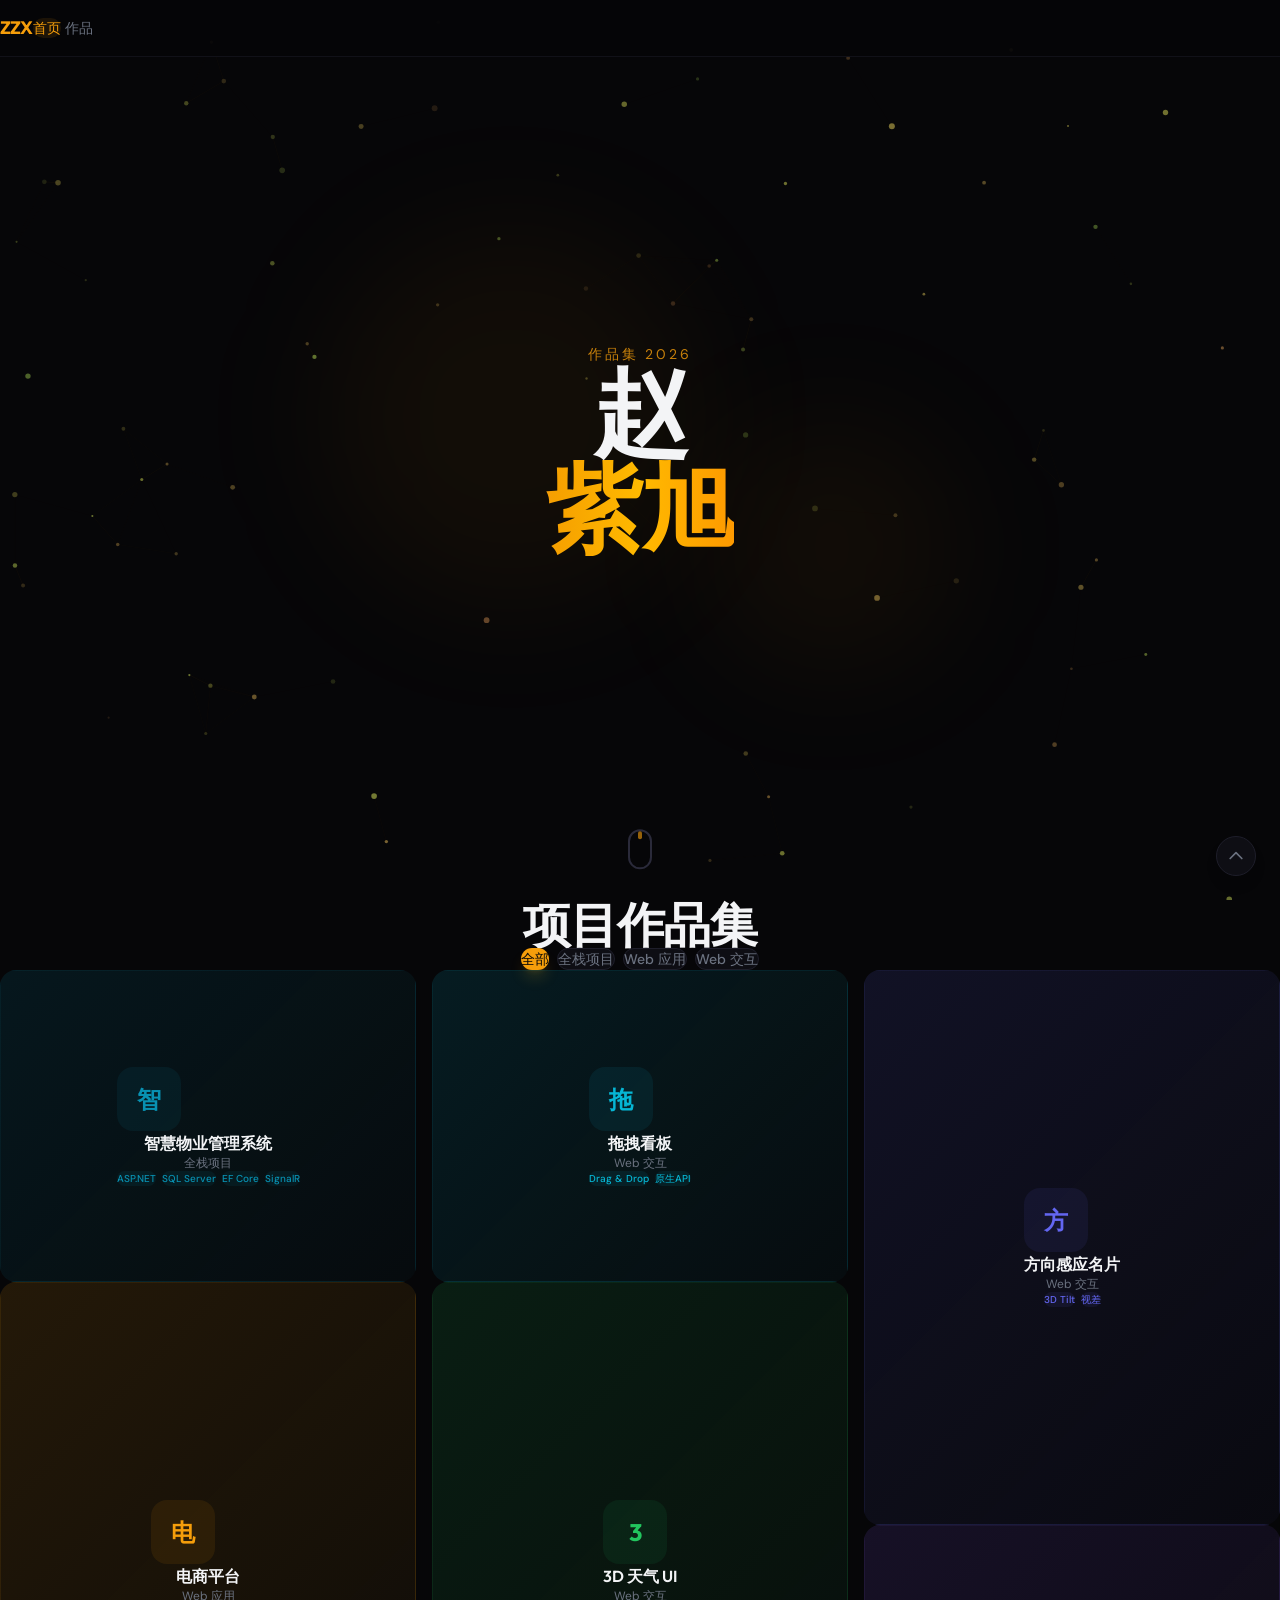
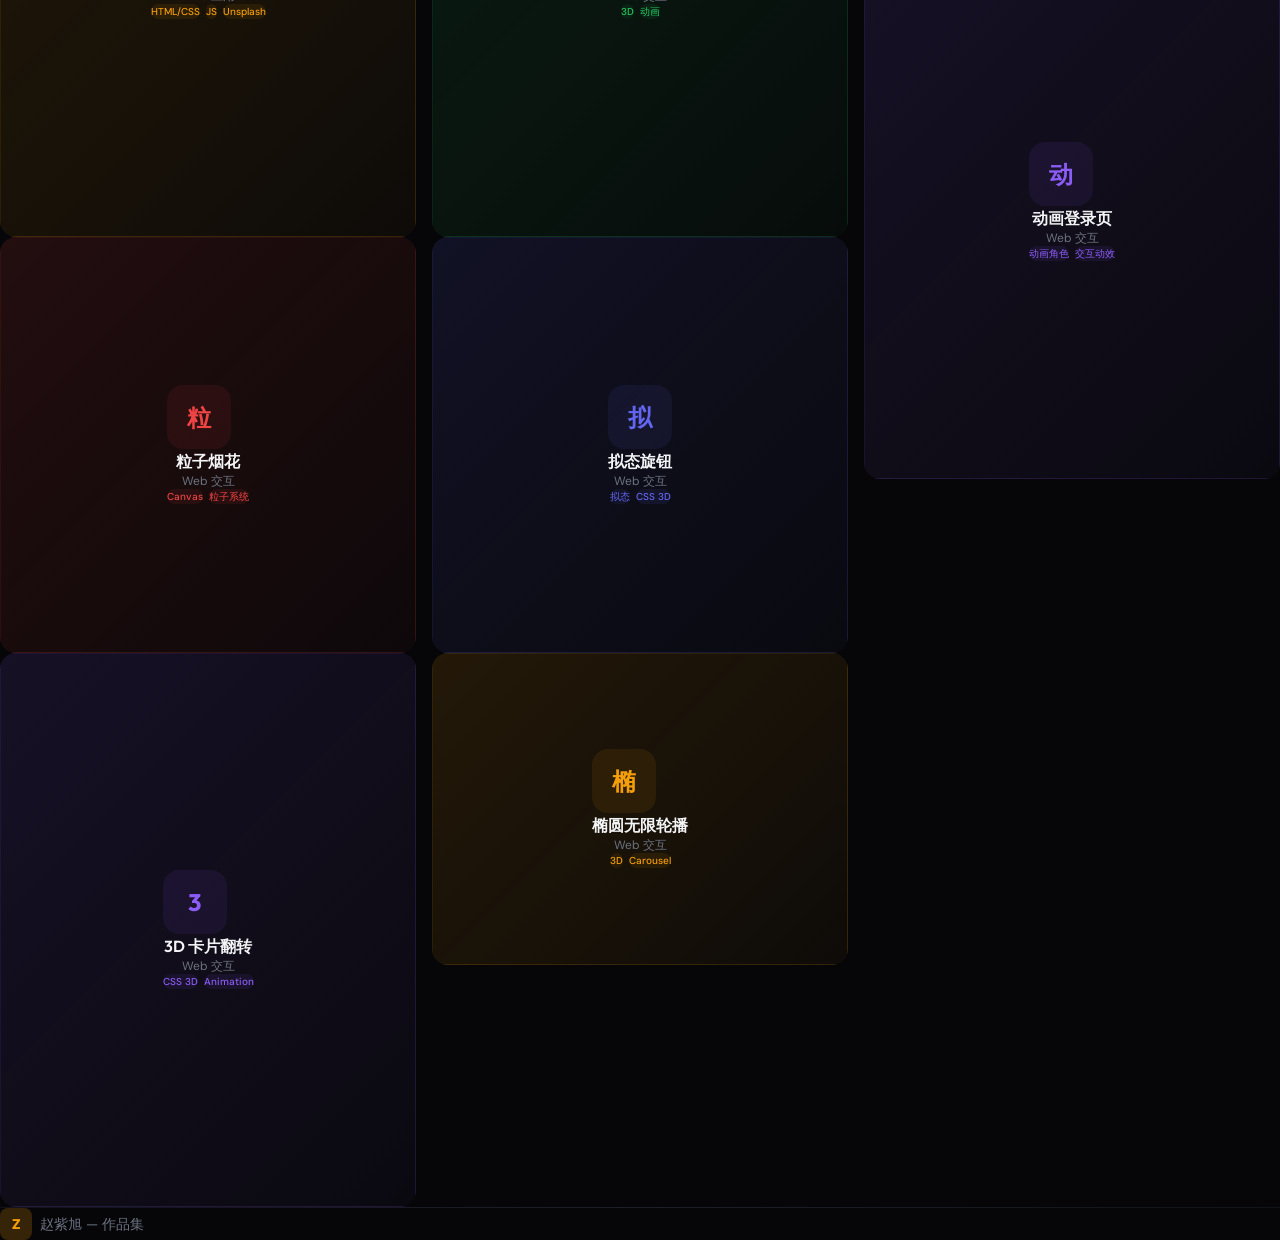
==== commit 610d7f60: "style: ZZX logo, nav items on right, footer left-aligned" ====
--- a/index.html
+++ b/index.html
@@ -6,8 +6,8 @@
     <meta name="viewport" content="width=device-width, initial-scale=1.0" />
     <title>Zhao Zixu - Frontend Portfolio</title>
     <meta name="description" content="赵紫旭 - 前端开发工程师作品集" />
-    <script type="module" crossorigin src="./assets/index-BdXC9rOx.js"></script>
-    <link rel="stylesheet" crossorigin href="./assets/index-D8PffxkF.css">
+    <script type="module" crossorigin src="./assets/index-CcdjVWNs.js"></script>
+    <link rel="stylesheet" crossorigin href="./assets/index-CDp7Ho-T.css">
   </head>
   <body>
     <div id="root"></div>
--- a/assets/index-CDp7Ho-T.css
+++ b/assets/index-CDp7Ho-T.css
@@ -0,0 +1 @@
+@import "https://fonts.googleapis.com/css2?family=Outfit:wght@300;400;500;600;700;800&family=DM+Sans:opsz,wght@9..40,300;9..40,400;9..40,500;9..40,600&display=swap";@layer components;@layer properties{@supports (((-webkit-hyphens:none)) and (not (margin-trim:inline))) or ((-moz-orient:inline) and (not (color:rgb(from red r g b)))){*,:before,:after,::backdrop{--tw-translate-x:0;--tw-translate-y:0;--tw-translate-z:0;--tw-rotate-x:initial;--tw-rotate-y:initial;--tw-rotate-z:initial;--tw-skew-x:initial;--tw-skew-y:initial;--tw-space-y-reverse:0;--tw-border-style:solid;--tw-gradient-position:initial;--tw-gradient-from:#0000;--tw-gradient-via:#0000;--tw-gradient-to:#0000;--tw-gradient-stops:initial;--tw-gradient-via-stops:initial;--tw-gradient-from-position:0%;--tw-gradient-via-position:50%;--tw-gradient-to-position:100%;--tw-leading:initial;--tw-font-weight:initial;--tw-tracking:initial;--tw-shadow:0 0 #0000;--tw-shadow-color:initial;--tw-shadow-alpha:100%;--tw-inset-shadow:0 0 #0000;--tw-inset-shadow-color:initial;--tw-inset-shadow-alpha:100%;--tw-ring-color:initial;--tw-ring-shadow:0 0 #0000;--tw-inset-ring-color:initial;--tw-inset-ring-shadow:0 0 #0000;--tw-ring-inset:initial;--tw-ring-offset-width:0px;--tw-ring-offset-color:#fff;--tw-ring-offset-shadow:0 0 #0000;--tw-outline-style:solid;--tw-blur:initial;--tw-brightness:initial;--tw-contrast:initial;--tw-grayscale:initial;--tw-hue-rotate:initial;--tw-invert:initial;--tw-opacity:initial;--tw-saturate:initial;--tw-sepia:initial;--tw-drop-shadow:initial;--tw-drop-shadow-color:initial;--tw-drop-shadow-alpha:100%;--tw-drop-shadow-size:initial;--tw-backdrop-blur:initial;--tw-backdrop-brightness:initial;--tw-backdrop-contrast:initial;--tw-backdrop-grayscale:initial;--tw-backdrop-hue-rotate:initial;--tw-backdrop-invert:initial;--tw-backdrop-opacity:initial;--tw-backdrop-saturate:initial;--tw-backdrop-sepia:initial;--tw-duration:initial;--tw-ease:initial;--tw-scale-x:1;--tw-scale-y:1;--tw-scale-z:1}}}@layer theme{:root,:host{--font-sans:ui-sans-serif, system-ui, sans-serif, "Apple Color Emoji", "Segoe UI Emoji", "Segoe UI Symbol", "Noto Color Emoji";--font-mono:ui-monospace, SFMono-Regular, Menlo, Monaco, Consolas, "Liberation Mono", "Courier New", monospace;--color-red-400:oklch(70.4% .191 22.216);--color-red-500:oklch(63.7% .237 25.331);--color-amber-100:oklch(96.2% .059 95.617);--color-amber-200:oklch(92.4% .12 95.746);--color-amber-400:oklch(82.8% .189 84.429);--color-amber-500:oklch(76.9% .188 70.08);--color-emerald-400:oklch(76.5% .177 163.223);--color-emerald-500:oklch(69.6% .17 162.48);--color-white:#fff;--spacing:.25rem;--container-lg:32rem;--container-xl:36rem;--container-2xl:42rem;--container-7xl:80rem;--text-xs:.75rem;--text-xs--line-height:calc(1 / .75);--text-sm:.875rem;--text-sm--line-height:calc(1.25 / .875);--text-lg:1.125rem;--text-lg--line-height:calc(1.75 / 1.125);--text-2xl:1.5rem;--text-2xl--line-height:calc(2 / 1.5);--text-4xl:2.25rem;--text-4xl--line-height:calc(2.5 / 2.25);--text-5xl:3rem;--text-5xl--line-height:1;--text-7xl:4.5rem;--text-7xl--line-height:1;--text-8xl:6rem;--text-8xl--line-height:1;--font-weight-medium:500;--font-weight-semibold:600;--font-weight-bold:700;--font-weight-extrabold:800;--tracking-tight:-.025em;--tracking-wide:.025em;--tracking-widest:.1em;--leading-relaxed:1.625;--radius-lg:.5rem;--radius-xl:.75rem;--radius-2xl:1rem;--radius-3xl:1.5rem;--ease-in-out:cubic-bezier(.4, 0, .2, 1);--animate-pulse:pulse 2s cubic-bezier(.4, 0, .6, 1) infinite;--blur-md:12px;--blur-xl:24px;--blur-3xl:64px;--default-transition-duration:.15s;--default-transition-timing-function:cubic-bezier(.4, 0, .2, 1);--default-font-family:var(--font-sans);--default-mono-font-family:var(--font-mono);--font-outfit:"Outfit", sans-serif;--font-dm:"DM Sans", sans-serif;--color-surface:#060608;--color-surface-card:#0e0e14;--color-surface-elevated:#16161f;--color-border:#1e1e2a;--color-border-light:#2a2a3a;--color-accent:#f59e0b;--color-muted:#6b7280;--color-text:#d1d5db;--color-text-heading:#f3f4f6}}@layer base{*,:after,:before,::backdrop{box-sizing:border-box;border:0 solid;margin:0;padding:0}::file-selector-button{box-sizing:border-box;border:0 solid;margin:0;padding:0}html,:host{-webkit-text-size-adjust:100%;tab-size:4;line-height:1.5;font-family:var(--default-font-family,ui-sans-serif, system-ui, sans-serif, "Apple Color Emoji", "Segoe UI Emoji", "Segoe UI Symbol", "Noto Color Emoji");font-feature-settings:var(--default-font-feature-settings,normal);font-variation-settings:var(--default-font-variation-settings,normal);-webkit-tap-highlight-color:transparent}hr{height:0;color:inherit;border-top-width:1px}abbr:where([title]){-webkit-text-decoration:underline dotted;text-decoration:underline dotted}h1,h2,h3,h4,h5,h6{font-size:inherit;font-weight:inherit}a{color:inherit;-webkit-text-decoration:inherit;-webkit-text-decoration:inherit;-webkit-text-decoration:inherit;-webkit-text-decoration:inherit;text-decoration:inherit}b,strong{font-weight:bolder}code,kbd,samp,pre{font-family:var(--default-mono-font-family,ui-monospace, SFMono-Regular, Menlo, Monaco, Consolas, "Liberation Mono", "Courier New", monospace);font-feature-settings:var(--default-mono-font-feature-settings,normal);font-variation-settings:var(--default-mono-font-variation-settings,normal);font-size:1em}small{font-size:80%}sub,sup{vertical-align:baseline;font-size:75%;line-height:0;position:relative}sub{bottom:-.25em}sup{top:-.5em}table{text-indent:0;border-color:inherit;border-collapse:collapse}:-moz-focusring{outline:auto}progress{vertical-align:baseline}summary{display:list-item}ol,ul,menu{list-style:none}img,svg,video,canvas,audio,iframe,embed,object{vertical-align:middle;display:block}img,video{max-width:100%;height:auto}button,input,select,optgroup,textarea{font:inherit;font-feature-settings:inherit;font-variation-settings:inherit;letter-spacing:inherit;color:inherit;opacity:1;background-color:#0000;border-radius:0}::file-selector-button{font:inherit;font-feature-settings:inherit;font-variation-settings:inherit;letter-spacing:inherit;color:inherit;opacity:1;background-color:#0000;border-radius:0}:where(select:is([multiple],[size])) optgroup{font-weight:bolder}:where(select:is([multiple],[size])) optgroup option{padding-inline-start:20px}::file-selector-button{margin-inline-end:4px}::placeholder{opacity:1}@supports (not ((-webkit-appearance:-apple-pay-button))) or (contain-intrinsic-size:1px){::placeholder{color:currentColor}@supports (color:color-mix(in lab, red, red)){::placeholder{color:color-mix(in oklab, currentcolor 50%, transparent)}}}textarea{resize:vertical}::-webkit-search-decoration{-webkit-appearance:none}::-webkit-date-and-time-value{min-height:1lh;text-align:inherit}::-webkit-datetime-edit{display:inline-flex}::-webkit-datetime-edit-fields-wrapper{padding:0}::-webkit-datetime-edit{padding-block:0}::-webkit-datetime-edit-year-field{padding-block:0}::-webkit-datetime-edit-month-field{padding-block:0}::-webkit-datetime-edit-day-field{padding-block:0}::-webkit-datetime-edit-hour-field{padding-block:0}::-webkit-datetime-edit-minute-field{padding-block:0}::-webkit-datetime-edit-second-field{padding-block:0}::-webkit-datetime-edit-millisecond-field{padding-block:0}::-webkit-datetime-edit-meridiem-field{padding-block:0}::-webkit-calendar-picker-indicator{line-height:1}:-moz-ui-invalid{box-shadow:none}button,input:where([type=button],[type=reset],[type=submit]){appearance:button}::file-selector-button{appearance:button}::-webkit-inner-spin-button{height:auto}::-webkit-outer-spin-button{height:auto}[hidden]:where(:not([hidden=until-found])){display:none!important}}@layer utilities{.pointer-events-none{pointer-events:none}.visible{visibility:visible}.absolute{position:absolute}.fixed{position:fixed}.relative{position:relative}.inset-0{inset:calc(var(--spacing) * 0)}.inset-x-0{inset-inline:calc(var(--spacing) * 0)}.top-0{top:calc(var(--spacing) * 0)}.top-0\.5{top:calc(var(--spacing) * .5)}.top-1\/4{top:25%}.top-4{top:calc(var(--spacing) * 4)}.right-0{right:calc(var(--spacing) * 0)}.right-1\/4{right:25%}.right-4{right:calc(var(--spacing) * 4)}.right-6{right:calc(var(--spacing) * 6)}.bottom-1\/4{bottom:25%}.bottom-4{bottom:calc(var(--spacing) * 4)}.bottom-6{bottom:calc(var(--spacing) * 6)}.bottom-8{bottom:calc(var(--spacing) * 8)}.left-0{left:calc(var(--spacing) * 0)}.left-0\.5{left:calc(var(--spacing) * .5)}.left-1\/2{left:50%}.left-1\/4{left:25%}.left-4{left:calc(var(--spacing) * 4)}.z-10{z-index:10}.z-40{z-index:40}.z-50{z-index:50}.container{width:100%}@media (width>=40rem){.container{max-width:40rem}}@media (width>=48rem){.container{max-width:48rem}}@media (width>=64rem){.container{max-width:64rem}}@media (width>=80rem){.container{max-width:80rem}}@media (width>=96rem){.container{max-width:96rem}}.mx-3{margin-inline:calc(var(--spacing) * 3)}.mx-auto{margin-inline:auto}.mt-0\.5{margin-top:calc(var(--spacing) * .5)}.mt-1{margin-top:calc(var(--spacing) * 1)}.mt-1\.5{margin-top:calc(var(--spacing) * 1.5)}.mt-2{margin-top:calc(var(--spacing) * 2)}.mt-3{margin-top:calc(var(--spacing) * 3)}.mt-4{margin-top:calc(var(--spacing) * 4)}.mt-6{margin-top:calc(var(--spacing) * 6)}.mt-8{margin-top:calc(var(--spacing) * 8)}.mb-1{margin-bottom:calc(var(--spacing) * 1)}.mb-2{margin-bottom:calc(var(--spacing) * 2)}.mb-3{margin-bottom:calc(var(--spacing) * 3)}.mb-4{margin-bottom:calc(var(--spacing) * 4)}.mb-5{margin-bottom:calc(var(--spacing) * 5)}.mb-6{margin-bottom:calc(var(--spacing) * 6)}.mb-8{margin-bottom:calc(var(--spacing) * 8)}.mb-12{margin-bottom:calc(var(--spacing) * 12)}.mb-16{margin-bottom:calc(var(--spacing) * 16)}.ml-auto{margin-left:auto}.block{display:block}.flex{display:flex}.grid{display:grid}.hidden{display:none}.aspect-\[3\/4\]{aspect-ratio:3/4}.aspect-\[4\/3\]{aspect-ratio:4/3}.aspect-square{aspect-ratio:1}.h-0\.5{height:calc(var(--spacing) * .5)}.h-1{height:calc(var(--spacing) * 1)}.h-2{height:calc(var(--spacing) * 2)}.h-4{height:calc(var(--spacing) * 4)}.h-5{height:calc(var(--spacing) * 5)}.h-6{height:calc(var(--spacing) * 6)}.h-7{height:calc(var(--spacing) * 7)}.h-8{height:calc(var(--spacing) * 8)}.h-10{height:calc(var(--spacing) * 10)}.h-12{height:calc(var(--spacing) * 12)}.h-14{height:calc(var(--spacing) * 14)}.h-16{height:calc(var(--spacing) * 16)}.h-20{height:calc(var(--spacing) * 20)}.h-24{height:calc(var(--spacing) * 24)}.h-64{height:calc(var(--spacing) * 64)}.h-96{height:calc(var(--spacing) * 96)}.h-full{height:100%}.h-px{height:1px}.\!min-h-0{min-height:calc(var(--spacing) * 0)!important}.min-h-dvh{min-height:100dvh}.min-h-screen{min-height:100vh}.w-1{width:calc(var(--spacing) * 1)}.w-1\/4{width:25%}.w-4{width:calc(var(--spacing) * 4)}.w-5{width:calc(var(--spacing) * 5)}.w-6{width:calc(var(--spacing) * 6)}.w-8{width:calc(var(--spacing) * 8)}.w-10{width:calc(var(--spacing) * 10)}.w-12{width:calc(var(--spacing) * 12)}.w-14{width:calc(var(--spacing) * 14)}.w-16{width:calc(var(--spacing) * 16)}.w-20{width:calc(var(--spacing) * 20)}.w-24{width:calc(var(--spacing) * 24)}.w-64{width:calc(var(--spacing) * 64)}.w-96{width:calc(var(--spacing) * 96)}.w-full{width:100%}.\!max-w-xl{max-width:var(--container-xl)!important}.max-w-2xl{max-width:var(--container-2xl)}.max-w-7xl{max-width:var(--container-7xl)}.max-w-lg{max-width:var(--container-lg)}.flex-1{flex:1}.shrink-0{flex-shrink:0}.origin-left{transform-origin:0}.-translate-x-1\/2{--tw-translate-x:calc(calc(1 / 2 * 100%) * -1);translate:var(--tw-translate-x) var(--tw-translate-y)}.transform{transform:var(--tw-rotate-x,) var(--tw-rotate-y,) var(--tw-rotate-z,) var(--tw-skew-x,) var(--tw-skew-y,)}.animate-pulse{animation:var(--animate-pulse)}.cursor-pointer{cursor:pointer}.resize{resize:both}.columns-1{columns:1}.break-inside-avoid{break-inside:avoid}.grid-cols-1{grid-template-columns:repeat(1,minmax(0,1fr))}.grid-cols-2{grid-template-columns:repeat(2,minmax(0,1fr))}.flex-col{flex-direction:column}.flex-wrap{flex-wrap:wrap}.items-center{align-items:center}.items-start{align-items:flex-start}.justify-between{justify-content:space-between}.justify-center{justify-content:center}.justify-end{justify-content:flex-end}.gap-1{gap:calc(var(--spacing) * 1)}.gap-1\.5{gap:calc(var(--spacing) * 1.5)}.gap-2{gap:calc(var(--spacing) * 2)}.gap-3{gap:calc(var(--spacing) * 3)}.gap-4{gap:calc(var(--spacing) * 4)}.gap-5{gap:calc(var(--spacing) * 5)}.gap-6{gap:calc(var(--spacing) * 6)}:where(.space-y-1>:not(:last-child)){--tw-space-y-reverse:0;margin-block-start:calc(calc(var(--spacing) * 1) * var(--tw-space-y-reverse));margin-block-end:calc(calc(var(--spacing) * 1) * calc(1 - var(--tw-space-y-reverse)))}:where(.space-y-2>:not(:last-child)){--tw-space-y-reverse:0;margin-block-start:calc(calc(var(--spacing) * 2) * var(--tw-space-y-reverse));margin-block-end:calc(calc(var(--spacing) * 2) * calc(1 - var(--tw-space-y-reverse)))}:where(.space-y-3>:not(:last-child)){--tw-space-y-reverse:0;margin-block-start:calc(calc(var(--spacing) * 3) * var(--tw-space-y-reverse));margin-block-end:calc(calc(var(--spacing) * 3) * calc(1 - var(--tw-space-y-reverse)))}:where(.space-y-4>:not(:last-child)){--tw-space-y-reverse:0;margin-block-start:calc(calc(var(--spacing) * 4) * var(--tw-space-y-reverse));margin-block-end:calc(calc(var(--spacing) * 4) * calc(1 - var(--tw-space-y-reverse)))}:where(.space-y-6>:not(:last-child)){--tw-space-y-reverse:0;margin-block-start:calc(calc(var(--spacing) * 6) * var(--tw-space-y-reverse));margin-block-end:calc(calc(var(--spacing) * 6) * calc(1 - var(--tw-space-y-reverse)))}.overflow-hidden{overflow:hidden}.rounded{border-radius:.25rem}.rounded-2xl{border-radius:var(--radius-2xl)}.rounded-3xl{border-radius:var(--radius-3xl)}.rounded-full{border-radius:3.40282e38px}.rounded-lg{border-radius:var(--radius-lg)}.rounded-xl{border-radius:var(--radius-xl)}.border{border-style:var(--tw-border-style);border-width:1px}.border-2{border-style:var(--tw-border-style);border-width:2px}.border-t{border-top-style:var(--tw-border-style);border-top-width:1px}.border-b{border-bottom-style:var(--tw-border-style);border-bottom-width:1px}.border-dashed{--tw-border-style:dashed;border-style:dashed}.border-accent{border-color:var(--color-accent)}.border-amber-200{border-color:var(--color-amber-200)}.border-amber-500\/50{border-color:#f99c0080}@supports (color:color-mix(in lab, red, red)){.border-amber-500\/50{border-color:color-mix(in oklab, var(--color-amber-500) 50%, transparent)}}.border-border{border-color:var(--color-border)}.border-border-light{border-color:var(--color-border-light)}.border-border\/30{border-color:#1e1e2a4d}@supports (color:color-mix(in lab, red, red)){.border-border\/30{border-color:color-mix(in oklab, var(--color-border) 30%, transparent)}}.border-border\/50{border-color:#1e1e2a80}@supports (color:color-mix(in lab, red, red)){.border-border\/50{border-color:color-mix(in oklab, var(--color-border) 50%, transparent)}}.border-emerald-500\/50{border-color:#00bb7f80}@supports (color:color-mix(in lab, red, red)){.border-emerald-500\/50{border-color:color-mix(in oklab, var(--color-emerald-500) 50%, transparent)}}.border-red-500\/50{border-color:#fb2c3680}@supports (color:color-mix(in lab, red, red)){.border-red-500\/50{border-color:color-mix(in oklab, var(--color-red-500) 50%, transparent)}}.bg-accent{background-color:var(--color-accent)}.bg-accent\/5{background-color:#f59e0b0d}@supports (color:color-mix(in lab, red, red)){.bg-accent\/5{background-color:color-mix(in oklab, var(--color-accent) 5%, transparent)}}.bg-accent\/10{background-color:#f59e0b1a}@supports (color:color-mix(in lab, red, red)){.bg-accent\/10{background-color:color-mix(in oklab, var(--color-accent) 10%, transparent)}}.bg-accent\/20{background-color:#f59e0b33}@supports (color:color-mix(in lab, red, red)){.bg-accent\/20{background-color:color-mix(in oklab, var(--color-accent) 20%, transparent)}}.bg-accent\/60{background-color:#f59e0b99}@supports (color:color-mix(in lab, red, red)){.bg-accent\/60{background-color:color-mix(in oklab, var(--color-accent) 60%, transparent)}}.bg-amber-100{background-color:var(--color-amber-100)}.bg-amber-500{background-color:var(--color-amber-500)}.bg-amber-500\/5{background-color:#f99c000d}@supports (color:color-mix(in lab, red, red)){.bg-amber-500\/5{background-color:color-mix(in oklab, var(--color-amber-500) 5%, transparent)}}.bg-emerald-500\/10{background-color:#00bb7f1a}@supports (color:color-mix(in lab, red, red)){.bg-emerald-500\/10{background-color:color-mix(in oklab, var(--color-emerald-500) 10%, transparent)}}.bg-surface{background-color:var(--color-surface)}.bg-surface-card{background-color:var(--color-surface-card)}.bg-surface-elevated{background-color:var(--color-surface-elevated)}.bg-surface\/80{background-color:#060608cc}@supports (color:color-mix(in lab, red, red)){.bg-surface\/80{background-color:color-mix(in oklab, var(--color-surface) 80%, transparent)}}.bg-surface\/90{background-color:#060608e6}@supports (color:color-mix(in lab, red, red)){.bg-surface\/90{background-color:color-mix(in oklab, var(--color-surface) 90%, transparent)}}.bg-gradient-to-b{--tw-gradient-position:to bottom in oklab;background-image:linear-gradient(var(--tw-gradient-stops))}.bg-gradient-to-r{--tw-gradient-position:to right in oklab;background-image:linear-gradient(var(--tw-gradient-stops))}.bg-gradient-to-t{--tw-gradient-position:to top in oklab;background-image:linear-gradient(var(--tw-gradient-stops))}.from-accent{--tw-gradient-from:var(--color-accent);--tw-gradient-stops:var(--tw-gradient-via-stops,var(--tw-gradient-position), var(--tw-gradient-from) var(--tw-gradient-from-position), var(--tw-gradient-to) var(--tw-gradient-to-position))}.from-surface{--tw-gradient-from:var(--color-surface);--tw-gradient-stops:var(--tw-gradient-via-stops,var(--tw-gradient-position), var(--tw-gradient-from) var(--tw-gradient-from-position), var(--tw-gradient-to) var(--tw-gradient-to-position))}.from-surface\/80{--tw-gradient-from:#060608cc}@supports (color:color-mix(in lab, red, red)){.from-surface\/80{--tw-gradient-from:color-mix(in oklab, var(--color-surface) 80%, transparent)}}.from-surface\/80{--tw-gradient-stops:var(--tw-gradient-via-stops,var(--tw-gradient-position), var(--tw-gradient-from) var(--tw-gradient-from-position), var(--tw-gradient-to) var(--tw-gradient-to-position))}.from-transparent{--tw-gradient-from:transparent;--tw-gradient-stops:var(--tw-gradient-via-stops,var(--tw-gradient-position), var(--tw-gradient-from) var(--tw-gradient-from-position), var(--tw-gradient-to) var(--tw-gradient-to-position))}.via-amber-400{--tw-gradient-via:var(--color-amber-400);--tw-gradient-via-stops:var(--tw-gradient-position), var(--tw-gradient-from) var(--tw-gradient-from-position), var(--tw-gradient-via) var(--tw-gradient-via-position), var(--tw-gradient-to) var(--tw-gradient-to-position);--tw-gradient-stops:var(--tw-gradient-via-stops)}.via-border{--tw-gradient-via:var(--color-border);--tw-gradient-via-stops:var(--tw-gradient-position), var(--tw-gradient-from) var(--tw-gradient-from-position), var(--tw-gradient-via) var(--tw-gradient-via-position), var(--tw-gradient-to) var(--tw-gradient-to-position);--tw-gradient-stops:var(--tw-gradient-via-stops)}.via-surface\/95{--tw-gradient-via:#060608f2}@supports (color:color-mix(in lab, red, red)){.via-surface\/95{--tw-gradient-via:color-mix(in oklab, var(--color-surface) 95%, transparent)}}.via-surface\/95{--tw-gradient-via-stops:var(--tw-gradient-position), var(--tw-gradient-from) var(--tw-gradient-from-position), var(--tw-gradient-via) var(--tw-gradient-via-position), var(--tw-gradient-to) var(--tw-gradient-to-position);--tw-gradient-stops:var(--tw-gradient-via-stops)}.to-amber-500{--tw-gradient-to:var(--color-amber-500);--tw-gradient-stops:var(--tw-gradient-via-stops,var(--tw-gradient-position), var(--tw-gradient-from) var(--tw-gradient-from-position), var(--tw-gradient-to) var(--tw-gradient-to-position))}.to-surface{--tw-gradient-to:var(--color-surface);--tw-gradient-stops:var(--tw-gradient-via-stops,var(--tw-gradient-position), var(--tw-gradient-from) var(--tw-gradient-from-position), var(--tw-gradient-to) var(--tw-gradient-to-position))}.to-transparent{--tw-gradient-to:transparent;--tw-gradient-stops:var(--tw-gradient-via-stops,var(--tw-gradient-position), var(--tw-gradient-from) var(--tw-gradient-from-position), var(--tw-gradient-to) var(--tw-gradient-to-position))}.bg-clip-text{-webkit-background-clip:text;background-clip:text}.mask-repeat{-webkit-mask-repeat:repeat;mask-repeat:repeat}.object-cover{object-fit:cover}.p-1\.5{padding:calc(var(--spacing) * 1.5)}.p-6{padding:calc(var(--spacing) * 6)}.p-8{padding:calc(var(--spacing) * 8)}.p-12{padding:calc(var(--spacing) * 12)}.px-2{padding-inline:calc(var(--spacing) * 2)}.px-3{padding-inline:calc(var(--spacing) * 3)}.px-4{padding-inline:calc(var(--spacing) * 4)}.px-5{padding-inline:calc(var(--spacing) * 5)}.px-6{padding-inline:calc(var(--spacing) * 6)}.px-8{padding-inline:calc(var(--spacing) * 8)}.\!py-16{padding-block:calc(var(--spacing) * 16)!important}.py-0\.5{padding-block:calc(var(--spacing) * .5)}.py-1{padding-block:calc(var(--spacing) * 1)}.py-1\.5{padding-block:calc(var(--spacing) * 1.5)}.py-2{padding-block:calc(var(--spacing) * 2)}.py-2\.5{padding-block:calc(var(--spacing) * 2.5)}.py-3{padding-block:calc(var(--spacing) * 3)}.py-8{padding-block:calc(var(--spacing) * 8)}.py-24{padding-block:calc(var(--spacing) * 24)}.text-center{text-align:center}.font-dm{font-family:var(--font-dm)}.font-mono{font-family:var(--font-mono)}.font-outfit{font-family:var(--font-outfit)}.text-2xl{font-size:var(--text-2xl);line-height:var(--tw-leading,var(--text-2xl--line-height))}.text-4xl{font-size:var(--text-4xl);line-height:var(--tw-leading,var(--text-4xl--line-height))}.text-5xl{font-size:var(--text-5xl);line-height:var(--tw-leading,var(--text-5xl--line-height))}.text-lg{font-size:var(--text-lg);line-height:var(--tw-leading,var(--text-lg--line-height))}.text-sm{font-size:var(--text-sm);line-height:var(--tw-leading,var(--text-sm--line-height))}.text-xs{font-size:var(--text-xs);line-height:var(--tw-leading,var(--text-xs--line-height))}.text-\[10px\]{font-size:10px}.leading-none{--tw-leading:1;line-height:1}.leading-relaxed{--tw-leading:var(--leading-relaxed);line-height:var(--leading-relaxed)}.font-bold{--tw-font-weight:var(--font-weight-bold);font-weight:var(--font-weight-bold)}.font-extrabold{--tw-font-weight:var(--font-weight-extrabold);font-weight:var(--font-weight-extrabold)}.font-medium{--tw-font-weight:var(--font-weight-medium);font-weight:var(--font-weight-medium)}.font-semibold{--tw-font-weight:var(--font-weight-semibold);font-weight:var(--font-weight-semibold)}.tracking-\[0\.2em\]{--tw-tracking:.2em;letter-spacing:.2em}.tracking-tight{--tw-tracking:var(--tracking-tight);letter-spacing:var(--tracking-tight)}.tracking-wide{--tw-tracking:var(--tracking-wide);letter-spacing:var(--tracking-wide)}.tracking-widest{--tw-tracking:var(--tracking-widest);letter-spacing:var(--tracking-widest)}.text-accent{color:var(--color-accent)}.text-accent\/80{color:#f59e0bcc}@supports (color:color-mix(in lab, red, red)){.text-accent\/80{color:color-mix(in oklab, var(--color-accent) 80%, transparent)}}.text-amber-400{color:var(--color-amber-400)}.text-emerald-400{color:var(--color-emerald-400)}.text-muted{color:var(--color-muted)}.text-red-400{color:var(--color-red-400)}.text-surface{color:var(--color-surface)}.text-text{color:var(--color-text)}.text-text-heading{color:var(--color-text-heading)}.text-text\/70{color:#d1d5dbb3}@supports (color:color-mix(in lab, red, red)){.text-text\/70{color:color-mix(in oklab, var(--color-text) 70%, transparent)}}.text-text\/80{color:#d1d5dbcc}@supports (color:color-mix(in lab, red, red)){.text-text\/80{color:color-mix(in oklab, var(--color-text) 80%, transparent)}}.text-transparent{color:#0000}.text-white{color:var(--color-white)}.accent-accent{accent-color:var(--color-accent)}.opacity-0{opacity:0}.shadow-lg{--tw-shadow:0 10px 15px -3px var(--tw-shadow-color,#0000001a), 0 4px 6px -4px var(--tw-shadow-color,#0000001a);box-shadow:var(--tw-inset-shadow), var(--tw-inset-ring-shadow), var(--tw-ring-offset-shadow), var(--tw-ring-shadow), var(--tw-shadow)}.shadow-md{--tw-shadow:0 4px 6px -1px var(--tw-shadow-color,#0000001a), 0 2px 4px -2px var(--tw-shadow-color,#0000001a);box-shadow:var(--tw-inset-shadow), var(--tw-inset-ring-shadow), var(--tw-ring-offset-shadow), var(--tw-ring-shadow), var(--tw-shadow)}.ring{--tw-ring-shadow:var(--tw-ring-inset,) 0 0 0 calc(1px + var(--tw-ring-offset-width)) var(--tw-ring-color,currentcolor);box-shadow:var(--tw-inset-shadow), var(--tw-inset-ring-shadow), var(--tw-ring-offset-shadow), var(--tw-ring-shadow), var(--tw-shadow)}.shadow-accent\/20{--tw-shadow-color:#f59e0b33}@supports (color:color-mix(in lab, red, red)){.shadow-accent\/20{--tw-shadow-color:color-mix(in oklab, color-mix(in oklab, var(--color-accent) 20%, transparent) var(--tw-shadow-alpha), transparent)}}.outline{outline-style:var(--tw-outline-style);outline-width:1px}.blur{--tw-blur:blur(8px);filter:var(--tw-blur,) var(--tw-brightness,) var(--tw-contrast,) var(--tw-grayscale,) var(--tw-hue-rotate,) var(--tw-invert,) var(--tw-saturate,) var(--tw-sepia,) var(--tw-drop-shadow,)}.blur-3xl{--tw-blur:blur(var(--blur-3xl));filter:var(--tw-blur,) var(--tw-brightness,) var(--tw-contrast,) var(--tw-grayscale,) var(--tw-hue-rotate,) var(--tw-invert,) var(--tw-saturate,) var(--tw-sepia,) var(--tw-drop-shadow,)}.filter{filter:var(--tw-blur,) var(--tw-brightness,) var(--tw-contrast,) var(--tw-grayscale,) var(--tw-hue-rotate,) var(--tw-invert,) var(--tw-saturate,) var(--tw-sepia,) var(--tw-drop-shadow,)}.backdrop-blur-md{--tw-backdrop-blur:blur(var(--blur-md));-webkit-backdrop-filter:var(--tw-backdrop-blur,) var(--tw-backdrop-brightness,) var(--tw-backdrop-contrast,) var(--tw-backdrop-grayscale,) var(--tw-backdrop-hue-rotate,) var(--tw-backdrop-invert,) var(--tw-backdrop-opacity,) var(--tw-backdrop-saturate,) var(--tw-backdrop-sepia,);backdrop-filter:var(--tw-backdrop-blur,) var(--tw-backdrop-brightness,) var(--tw-backdrop-contrast,) var(--tw-backdrop-grayscale,) var(--tw-backdrop-hue-rotate,) var(--tw-backdrop-invert,) var(--tw-backdrop-opacity,) var(--tw-backdrop-saturate,) var(--tw-backdrop-sepia,)}.backdrop-blur-xl{--tw-backdrop-blur:blur(var(--blur-xl));-webkit-backdrop-filter:var(--tw-backdrop-blur,) var(--tw-backdrop-brightness,) var(--tw-backdrop-contrast,) var(--tw-backdrop-grayscale,) var(--tw-backdrop-hue-rotate,) var(--tw-backdrop-invert,) var(--tw-backdrop-opacity,) var(--tw-backdrop-saturate,) var(--tw-backdrop-sepia,);backdrop-filter:var(--tw-backdrop-blur,) var(--tw-backdrop-brightness,) var(--tw-backdrop-contrast,) var(--tw-backdrop-grayscale,) var(--tw-backdrop-hue-rotate,) var(--tw-backdrop-invert,) var(--tw-backdrop-opacity,) var(--tw-backdrop-saturate,) var(--tw-backdrop-sepia,)}.backdrop-filter{-webkit-backdrop-filter:var(--tw-backdrop-blur,) var(--tw-backdrop-brightness,) var(--tw-backdrop-contrast,) var(--tw-backdrop-grayscale,) var(--tw-backdrop-hue-rotate,) var(--tw-backdrop-invert,) var(--tw-backdrop-opacity,) var(--tw-backdrop-saturate,) var(--tw-backdrop-sepia,);backdrop-filter:var(--tw-backdrop-blur,) var(--tw-backdrop-brightness,) var(--tw-backdrop-contrast,) var(--tw-backdrop-grayscale,) var(--tw-backdrop-hue-rotate,) var(--tw-backdrop-invert,) var(--tw-backdrop-opacity,) var(--tw-backdrop-saturate,) var(--tw-backdrop-sepia,)}.transition{transition-property:color,background-color,border-color,outline-color,text-decoration-color,fill,stroke,--tw-gradient-from,--tw-gradient-via,--tw-gradient-to,opacity,box-shadow,transform,translate,scale,rotate,filter,-webkit-backdrop-filter,backdrop-filter,display,content-visibility,overlay,pointer-events;transition-timing-function:var(--tw-ease,var(--default-transition-timing-function));transition-duration:var(--tw-duration,var(--default-transition-duration))}.transition-all{transition-property:all;transition-timing-function:var(--tw-ease,var(--default-transition-timing-function));transition-duration:var(--tw-duration,var(--default-transition-duration))}.transition-colors{transition-property:color,background-color,border-color,outline-color,text-decoration-color,fill,stroke,--tw-gradient-from,--tw-gradient-via,--tw-gradient-to;transition-timing-function:var(--tw-ease,var(--default-transition-timing-function));transition-duration:var(--tw-duration,var(--default-transition-duration))}.transition-opacity{transition-property:opacity;transition-timing-function:var(--tw-ease,var(--default-transition-timing-function));transition-duration:var(--tw-duration,var(--default-transition-duration))}.transition-transform{transition-property:transform,translate,scale,rotate;transition-timing-function:var(--tw-ease,var(--default-transition-timing-function));transition-duration:var(--tw-duration,var(--default-transition-duration))}.duration-300{--tw-duration:.3s;transition-duration:.3s}.duration-500{--tw-duration:.5s;transition-duration:.5s}.ease-in-out{--tw-ease:var(--ease-in-out);transition-timing-function:var(--ease-in-out)}.outline-none{--tw-outline-style:none;outline-style:none}@media (hover:hover){.group-hover\:scale-105:is(:where(.group):hover *){--tw-scale-x:105%;--tw-scale-y:105%;--tw-scale-z:105%;scale:var(--tw-scale-x) var(--tw-scale-y)}.group-hover\:scale-110:is(:where(.group):hover *){--tw-scale-x:110%;--tw-scale-y:110%;--tw-scale-z:110%;scale:var(--tw-scale-x) var(--tw-scale-y)}.group-hover\:rotate-6:is(:where(.group):hover *){rotate:6deg}.group-hover\:text-accent:is(:where(.group):hover *){color:var(--color-accent)}.group-hover\:opacity-100:is(:where(.group):hover *){opacity:1}}.last\:flex-none:last-child{flex:none}.last\:border-0:last-child{border-style:var(--tw-border-style);border-width:0}@media (hover:hover){.hover\:border-accent\/20:hover{border-color:#f59e0b33}@supports (color:color-mix(in lab, red, red)){.hover\:border-accent\/20:hover{border-color:color-mix(in oklab, var(--color-accent) 20%, transparent)}}.hover\:border-accent\/30:hover{border-color:#f59e0b4d}@supports (color:color-mix(in lab, red, red)){.hover\:border-accent\/30:hover{border-color:color-mix(in oklab, var(--color-accent) 30%, transparent)}}.hover\:border-accent\/50:hover{border-color:#f59e0b80}@supports (color:color-mix(in lab, red, red)){.hover\:border-accent\/50:hover{border-color:color-mix(in oklab, var(--color-accent) 50%, transparent)}}.hover\:border-border-light:hover{border-color:var(--color-border-light)}.hover\:bg-amber-400:hover{background-color:var(--color-amber-400)}.hover\:bg-surface-elevated:hover{background-color:var(--color-surface-elevated)}.hover\:text-accent:hover{color:var(--color-accent)}.hover\:text-text:hover{color:var(--color-text)}}.focus\:border-accent:focus{border-color:var(--color-accent)}.focus\:ring-1:focus{--tw-ring-shadow:var(--tw-ring-inset,) 0 0 0 calc(1px + var(--tw-ring-offset-width)) var(--tw-ring-color,currentcolor);box-shadow:var(--tw-inset-shadow), var(--tw-inset-ring-shadow), var(--tw-ring-offset-shadow), var(--tw-ring-shadow), var(--tw-shadow)}.focus\:ring-accent\/20:focus{--tw-ring-color:#f59e0b33}@supports (color:color-mix(in lab, red, red)){.focus\:ring-accent\/20:focus{--tw-ring-color:color-mix(in oklab, var(--color-accent) 20%, transparent)}}.disabled\:cursor-not-allowed:disabled{cursor:not-allowed}.disabled\:opacity-50:disabled{opacity:.5}@media (width>=40rem){.sm\:columns-2{columns:2}.sm\:grid-cols-2{grid-template-columns:repeat(2,minmax(0,1fr))}}@media (width>=48rem){.md\:grid-cols-4{grid-template-columns:repeat(4,minmax(0,1fr))}.md\:text-5xl{font-size:var(--text-5xl);line-height:var(--tw-leading,var(--text-5xl--line-height))}.md\:text-7xl{font-size:var(--text-7xl);line-height:var(--tw-leading,var(--text-7xl--line-height))}}@media (width>=64rem){.lg\:col-span-2{grid-column:span 2/span 2}.lg\:col-span-3{grid-column:span 3/span 3}.lg\:columns-3{columns:3}.lg\:grid-cols-3{grid-template-columns:repeat(3,minmax(0,1fr))}.lg\:grid-cols-5{grid-template-columns:repeat(5,minmax(0,1fr))}.lg\:text-8xl{font-size:var(--text-8xl);line-height:var(--tw-leading,var(--text-8xl--line-height))}}}*{box-sizing:border-box;margin:0;padding:0}html{scroll-behavior:smooth;background:var(--color-surface);color:var(--color-text);font-family:var(--font-dm)}body{overflow-x:hidden}::selection{color:#fff;background:#f59e0b4d}::-webkit-scrollbar{width:6px}::-webkit-scrollbar-track{background:var(--color-surface)}::-webkit-scrollbar-thumb{background:var(--color-border-light);border-radius:3px}::-webkit-scrollbar-thumb:hover{background:var(--color-accent)}@media (prefers-reduced-motion:reduce){*,:before,:after{transition-duration:.01ms!important;animation-duration:.01ms!important;animation-iteration-count:1!important}}@property --tw-translate-x{syntax:"*";inherits:false;initial-value:0}@property --tw-translate-y{syntax:"*";inherits:false;initial-value:0}@property --tw-translate-z{syntax:"*";inherits:false;initial-value:0}@property --tw-rotate-x{syntax:"*";inherits:false}@property --tw-rotate-y{syntax:"*";inherits:false}@property --tw-rotate-z{syntax:"*";inherits:false}@property --tw-skew-x{syntax:"*";inherits:false}@property --tw-skew-y{syntax:"*";inherits:false}@property --tw-space-y-reverse{syntax:"*";inherits:false;initial-value:0}@property --tw-border-style{syntax:"*";inherits:false;initial-value:solid}@property --tw-gradient-position{syntax:"*";inherits:false}@property --tw-gradient-from{syntax:"<color>";inherits:false;initial-value:#0000}@property --tw-gradient-via{syntax:"<color>";inherits:false;initial-value:#0000}@property --tw-gradient-to{syntax:"<color>";inherits:false;initial-value:#0000}@property --tw-gradient-stops{syntax:"*";inherits:false}@property --tw-gradient-via-stops{syntax:"*";inherits:false}@property --tw-gradient-from-position{syntax:"<length-percentage>";inherits:false;initial-value:0%}@property --tw-gradient-via-position{syntax:"<length-percentage>";inherits:false;initial-value:50%}@property --tw-gradient-to-position{syntax:"<length-percentage>";inherits:false;initial-value:100%}@property --tw-leading{syntax:"*";inherits:false}@property --tw-font-weight{syntax:"*";inherits:false}@property --tw-tracking{syntax:"*";inherits:false}@property --tw-shadow{syntax:"*";inherits:false;initial-value:0 0 #0000}@property --tw-shadow-color{syntax:"*";inherits:false}@property --tw-shadow-alpha{syntax:"<percentage>";inherits:false;initial-value:100%}@property --tw-inset-shadow{syntax:"*";inherits:false;initial-value:0 0 #0000}@property --tw-inset-shadow-color{syntax:"*";inherits:false}@property --tw-inset-shadow-alpha{syntax:"<percentage>";inherits:false;initial-value:100%}@property --tw-ring-color{syntax:"*";inherits:false}@property --tw-ring-shadow{syntax:"*";inherits:false;initial-value:0 0 #0000}@property --tw-inset-ring-color{syntax:"*";inherits:false}@property --tw-inset-ring-shadow{syntax:"*";inherits:false;initial-value:0 0 #0000}@property --tw-ring-inset{syntax:"*";inherits:false}@property --tw-ring-offset-width{syntax:"<length>";inherits:false;initial-value:0}@property --tw-ring-offset-color{syntax:"*";inherits:false;initial-value:#fff}@property --tw-ring-offset-shadow{syntax:"*";inherits:false;initial-value:0 0 #0000}@property --tw-outline-style{syntax:"*";inherits:false;initial-value:solid}@property --tw-blur{syntax:"*";inherits:false}@property --tw-brightness{syntax:"*";inherits:false}@property --tw-contrast{syntax:"*";inherits:false}@property --tw-grayscale{syntax:"*";inherits:false}@property --tw-hue-rotate{syntax:"*";inherits:false}@property --tw-invert{syntax:"*";inherits:false}@property --tw-opacity{syntax:"*";inherits:false}@property --tw-saturate{syntax:"*";inherits:false}@property --tw-sepia{syntax:"*";inherits:false}@property --tw-drop-shadow{syntax:"*";inherits:false}@property --tw-drop-shadow-color{syntax:"*";inherits:false}@property --tw-drop-shadow-alpha{syntax:"<percentage>";inherits:false;initial-value:100%}@property --tw-drop-shadow-size{syntax:"*";inherits:false}@property --tw-backdrop-blur{syntax:"*";inherits:false}@property --tw-backdrop-brightness{syntax:"*";inherits:false}@property --tw-backdrop-contrast{syntax:"*";inherits:false}@property --tw-backdrop-grayscale{syntax:"*";inherits:false}@property --tw-backdrop-hue-rotate{syntax:"*";inherits:false}@property --tw-backdrop-invert{syntax:"*";inherits:false}@property --tw-backdrop-opacity{syntax:"*";inherits:false}@property --tw-backdrop-saturate{syntax:"*";inherits:false}@property --tw-backdrop-sepia{syntax:"*";inherits:false}@property --tw-duration{syntax:"*";inherits:false}@property --tw-ease{syntax:"*";inherits:false}@property --tw-scale-x{syntax:"*";inherits:false;initial-value:1}@property --tw-scale-y{syntax:"*";inherits:false;initial-value:1}@property --tw-scale-z{syntax:"*";inherits:false;initial-value:1}@keyframes pulse{50%{opacity:.5}}
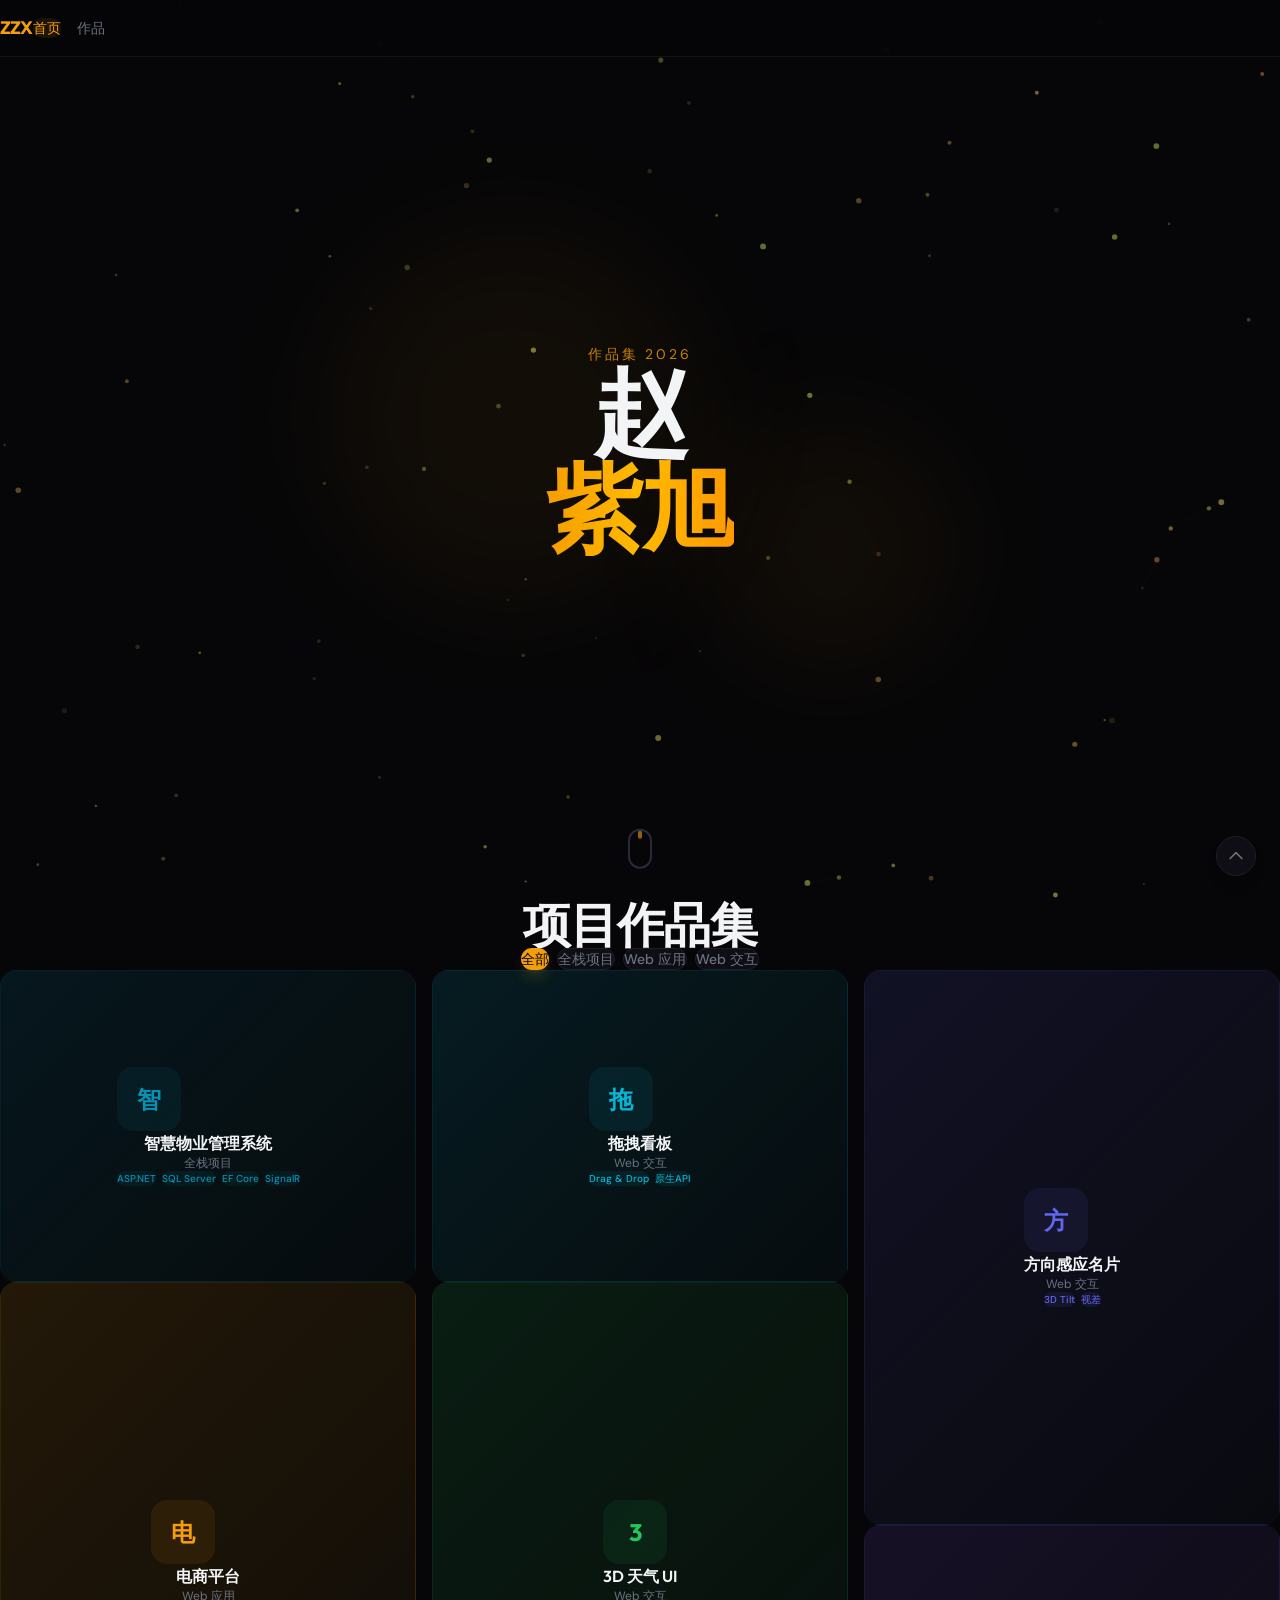
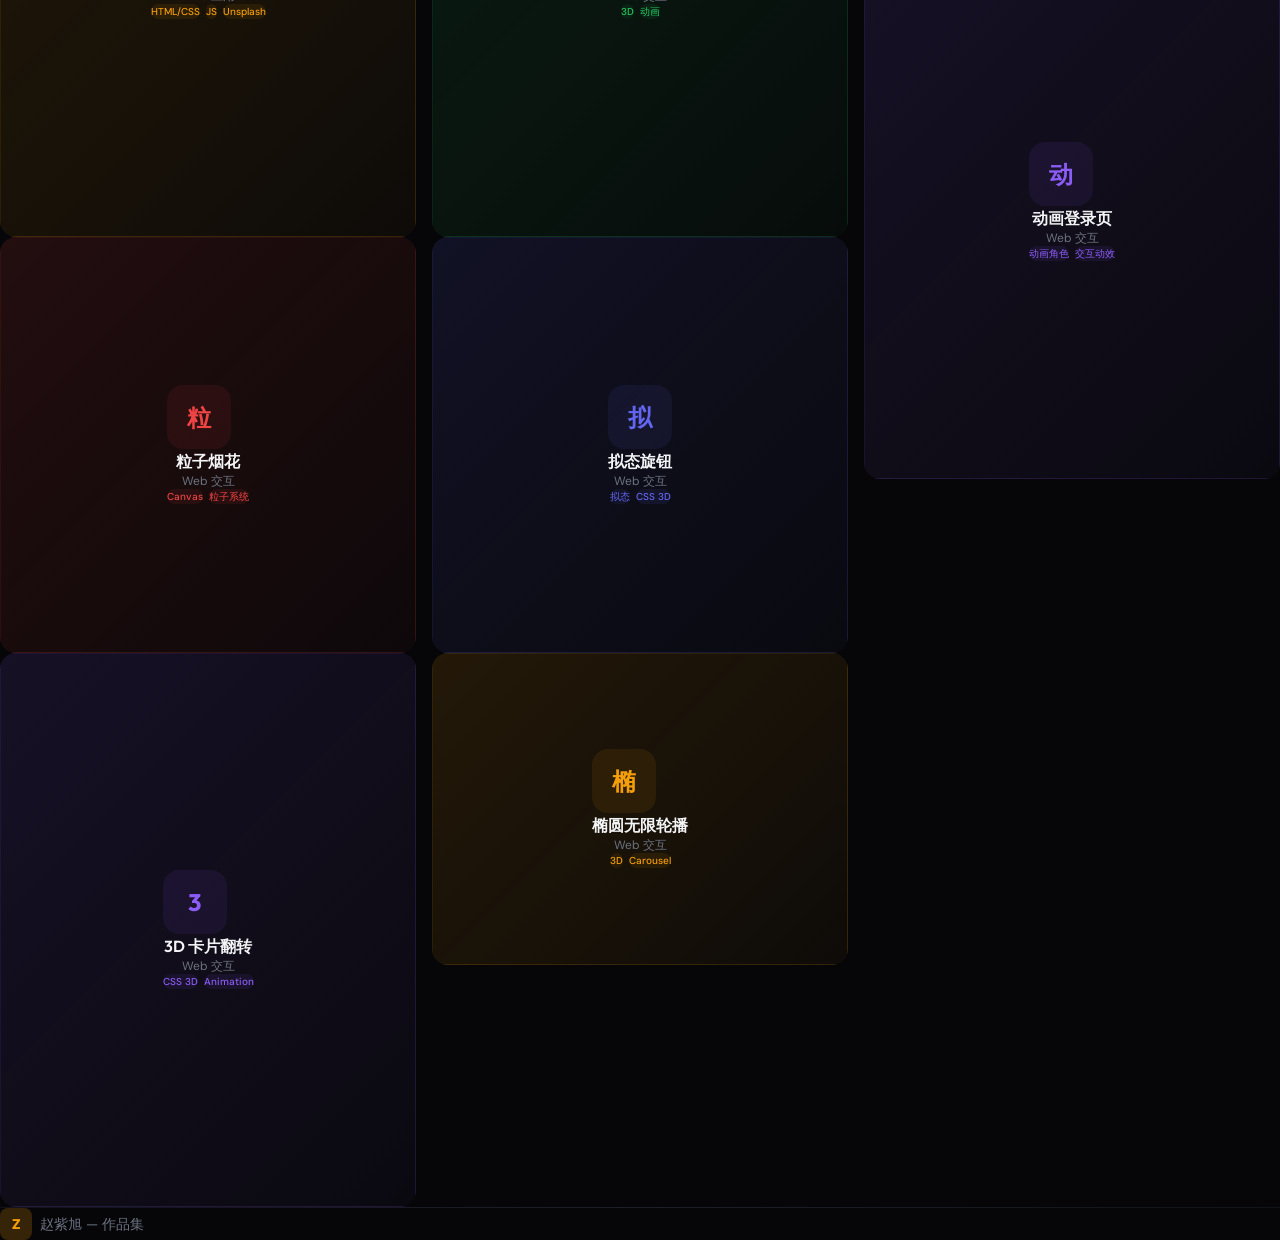
==== commit ec2e8a4b: "style: increase nav item spacing" ====
--- a/index.html
+++ b/index.html
@@ -6,8 +6,8 @@
     <meta name="viewport" content="width=device-width, initial-scale=1.0" />
     <title>Zhao Zixu - Frontend Portfolio</title>
     <meta name="description" content="赵紫旭 - 前端开发工程师作品集" />
-    <script type="module" crossorigin src="./assets/index-CcdjVWNs.js"></script>
-    <link rel="stylesheet" crossorigin href="./assets/index-CDp7Ho-T.css">
+    <script type="module" crossorigin src="./assets/index-ChtbdYsF.js"></script>
+    <link rel="stylesheet" crossorigin href="./assets/index-ZRf--OmK.css">
   </head>
   <body>
     <div id="root"></div>
--- a/assets/index-ZRf--OmK.css
+++ b/assets/index-ZRf--OmK.css
@@ -0,0 +1 @@
+@import "https://fonts.googleapis.com/css2?family=Outfit:wght@300;400;500;600;700;800&family=DM+Sans:opsz,wght@9..40,300;9..40,400;9..40,500;9..40,600&display=swap";@layer components;@layer properties{@supports (((-webkit-hyphens:none)) and (not (margin-trim:inline))) or ((-moz-orient:inline) and (not (color:rgb(from red r g b)))){*,:before,:after,::backdrop{--tw-translate-x:0;--tw-translate-y:0;--tw-translate-z:0;--tw-rotate-x:initial;--tw-rotate-y:initial;--tw-rotate-z:initial;--tw-skew-x:initial;--tw-skew-y:initial;--tw-space-y-reverse:0;--tw-border-style:solid;--tw-gradient-position:initial;--tw-gradient-from:#0000;--tw-gradient-via:#0000;--tw-gradient-to:#0000;--tw-gradient-stops:initial;--tw-gradient-via-stops:initial;--tw-gradient-from-position:0%;--tw-gradient-via-position:50%;--tw-gradient-to-position:100%;--tw-leading:initial;--tw-font-weight:initial;--tw-tracking:initial;--tw-shadow:0 0 #0000;--tw-shadow-color:initial;--tw-shadow-alpha:100%;--tw-inset-shadow:0 0 #0000;--tw-inset-shadow-color:initial;--tw-inset-shadow-alpha:100%;--tw-ring-color:initial;--tw-ring-shadow:0 0 #0000;--tw-inset-ring-color:initial;--tw-inset-ring-shadow:0 0 #0000;--tw-ring-inset:initial;--tw-ring-offset-width:0px;--tw-ring-offset-color:#fff;--tw-ring-offset-shadow:0 0 #0000;--tw-outline-style:solid;--tw-blur:initial;--tw-brightness:initial;--tw-contrast:initial;--tw-grayscale:initial;--tw-hue-rotate:initial;--tw-invert:initial;--tw-opacity:initial;--tw-saturate:initial;--tw-sepia:initial;--tw-drop-shadow:initial;--tw-drop-shadow-color:initial;--tw-drop-shadow-alpha:100%;--tw-drop-shadow-size:initial;--tw-backdrop-blur:initial;--tw-backdrop-brightness:initial;--tw-backdrop-contrast:initial;--tw-backdrop-grayscale:initial;--tw-backdrop-hue-rotate:initial;--tw-backdrop-invert:initial;--tw-backdrop-opacity:initial;--tw-backdrop-saturate:initial;--tw-backdrop-sepia:initial;--tw-duration:initial;--tw-ease:initial;--tw-scale-x:1;--tw-scale-y:1;--tw-scale-z:1}}}@layer theme{:root,:host{--font-sans:ui-sans-serif, system-ui, sans-serif, "Apple Color Emoji", "Segoe UI Emoji", "Segoe UI Symbol", "Noto Color Emoji";--font-mono:ui-monospace, SFMono-Regular, Menlo, Monaco, Consolas, "Liberation Mono", "Courier New", monospace;--color-red-400:oklch(70.4% .191 22.216);--color-red-500:oklch(63.7% .237 25.331);--color-amber-100:oklch(96.2% .059 95.617);--color-amber-200:oklch(92.4% .12 95.746);--color-amber-400:oklch(82.8% .189 84.429);--color-amber-500:oklch(76.9% .188 70.08);--color-emerald-400:oklch(76.5% .177 163.223);--color-emerald-500:oklch(69.6% .17 162.48);--color-white:#fff;--spacing:.25rem;--container-lg:32rem;--container-xl:36rem;--container-2xl:42rem;--container-7xl:80rem;--text-xs:.75rem;--text-xs--line-height:calc(1 / .75);--text-sm:.875rem;--text-sm--line-height:calc(1.25 / .875);--text-lg:1.125rem;--text-lg--line-height:calc(1.75 / 1.125);--text-2xl:1.5rem;--text-2xl--line-height:calc(2 / 1.5);--text-4xl:2.25rem;--text-4xl--line-height:calc(2.5 / 2.25);--text-5xl:3rem;--text-5xl--line-height:1;--text-7xl:4.5rem;--text-7xl--line-height:1;--text-8xl:6rem;--text-8xl--line-height:1;--font-weight-medium:500;--font-weight-semibold:600;--font-weight-bold:700;--font-weight-extrabold:800;--tracking-tight:-.025em;--tracking-wide:.025em;--tracking-widest:.1em;--leading-relaxed:1.625;--radius-lg:.5rem;--radius-xl:.75rem;--radius-2xl:1rem;--radius-3xl:1.5rem;--ease-in-out:cubic-bezier(.4, 0, .2, 1);--animate-pulse:pulse 2s cubic-bezier(.4, 0, .6, 1) infinite;--blur-md:12px;--blur-xl:24px;--blur-3xl:64px;--default-transition-duration:.15s;--default-transition-timing-function:cubic-bezier(.4, 0, .2, 1);--default-font-family:var(--font-sans);--default-mono-font-family:var(--font-mono);--font-outfit:"Outfit", sans-serif;--font-dm:"DM Sans", sans-serif;--color-surface:#060608;--color-surface-card:#0e0e14;--color-surface-elevated:#16161f;--color-border:#1e1e2a;--color-border-light:#2a2a3a;--color-accent:#f59e0b;--color-muted:#6b7280;--color-text:#d1d5db;--color-text-heading:#f3f4f6}}@layer base{*,:after,:before,::backdrop{box-sizing:border-box;border:0 solid;margin:0;padding:0}::file-selector-button{box-sizing:border-box;border:0 solid;margin:0;padding:0}html,:host{-webkit-text-size-adjust:100%;tab-size:4;line-height:1.5;font-family:var(--default-font-family,ui-sans-serif, system-ui, sans-serif, "Apple Color Emoji", "Segoe UI Emoji", "Segoe UI Symbol", "Noto Color Emoji");font-feature-settings:var(--default-font-feature-settings,normal);font-variation-settings:var(--default-font-variation-settings,normal);-webkit-tap-highlight-color:transparent}hr{height:0;color:inherit;border-top-width:1px}abbr:where([title]){-webkit-text-decoration:underline dotted;text-decoration:underline dotted}h1,h2,h3,h4,h5,h6{font-size:inherit;font-weight:inherit}a{color:inherit;-webkit-text-decoration:inherit;-webkit-text-decoration:inherit;-webkit-text-decoration:inherit;-webkit-text-decoration:inherit;text-decoration:inherit}b,strong{font-weight:bolder}code,kbd,samp,pre{font-family:var(--default-mono-font-family,ui-monospace, SFMono-Regular, Menlo, Monaco, Consolas, "Liberation Mono", "Courier New", monospace);font-feature-settings:var(--default-mono-font-feature-settings,normal);font-variation-settings:var(--default-mono-font-variation-settings,normal);font-size:1em}small{font-size:80%}sub,sup{vertical-align:baseline;font-size:75%;line-height:0;position:relative}sub{bottom:-.25em}sup{top:-.5em}table{text-indent:0;border-color:inherit;border-collapse:collapse}:-moz-focusring{outline:auto}progress{vertical-align:baseline}summary{display:list-item}ol,ul,menu{list-style:none}img,svg,video,canvas,audio,iframe,embed,object{vertical-align:middle;display:block}img,video{max-width:100%;height:auto}button,input,select,optgroup,textarea{font:inherit;font-feature-settings:inherit;font-variation-settings:inherit;letter-spacing:inherit;color:inherit;opacity:1;background-color:#0000;border-radius:0}::file-selector-button{font:inherit;font-feature-settings:inherit;font-variation-settings:inherit;letter-spacing:inherit;color:inherit;opacity:1;background-color:#0000;border-radius:0}:where(select:is([multiple],[size])) optgroup{font-weight:bolder}:where(select:is([multiple],[size])) optgroup option{padding-inline-start:20px}::file-selector-button{margin-inline-end:4px}::placeholder{opacity:1}@supports (not ((-webkit-appearance:-apple-pay-button))) or (contain-intrinsic-size:1px){::placeholder{color:currentColor}@supports (color:color-mix(in lab, red, red)){::placeholder{color:color-mix(in oklab, currentcolor 50%, transparent)}}}textarea{resize:vertical}::-webkit-search-decoration{-webkit-appearance:none}::-webkit-date-and-time-value{min-height:1lh;text-align:inherit}::-webkit-datetime-edit{display:inline-flex}::-webkit-datetime-edit-fields-wrapper{padding:0}::-webkit-datetime-edit{padding-block:0}::-webkit-datetime-edit-year-field{padding-block:0}::-webkit-datetime-edit-month-field{padding-block:0}::-webkit-datetime-edit-day-field{padding-block:0}::-webkit-datetime-edit-hour-field{padding-block:0}::-webkit-datetime-edit-minute-field{padding-block:0}::-webkit-datetime-edit-second-field{padding-block:0}::-webkit-datetime-edit-millisecond-field{padding-block:0}::-webkit-datetime-edit-meridiem-field{padding-block:0}::-webkit-calendar-picker-indicator{line-height:1}:-moz-ui-invalid{box-shadow:none}button,input:where([type=button],[type=reset],[type=submit]){appearance:button}::file-selector-button{appearance:button}::-webkit-inner-spin-button{height:auto}::-webkit-outer-spin-button{height:auto}[hidden]:where(:not([hidden=until-found])){display:none!important}}@layer utilities{.pointer-events-none{pointer-events:none}.visible{visibility:visible}.absolute{position:absolute}.fixed{position:fixed}.relative{position:relative}.inset-0{inset:calc(var(--spacing) * 0)}.inset-x-0{inset-inline:calc(var(--spacing) * 0)}.top-0{top:calc(var(--spacing) * 0)}.top-0\.5{top:calc(var(--spacing) * .5)}.top-1\/4{top:25%}.top-4{top:calc(var(--spacing) * 4)}.right-0{right:calc(var(--spacing) * 0)}.right-1\/4{right:25%}.right-4{right:calc(var(--spacing) * 4)}.right-6{right:calc(var(--spacing) * 6)}.bottom-1\/4{bottom:25%}.bottom-4{bottom:calc(var(--spacing) * 4)}.bottom-6{bottom:calc(var(--spacing) * 6)}.bottom-8{bottom:calc(var(--spacing) * 8)}.left-0{left:calc(var(--spacing) * 0)}.left-0\.5{left:calc(var(--spacing) * .5)}.left-1\/2{left:50%}.left-1\/4{left:25%}.left-4{left:calc(var(--spacing) * 4)}.z-10{z-index:10}.z-40{z-index:40}.z-50{z-index:50}.container{width:100%}@media (width>=40rem){.container{max-width:40rem}}@media (width>=48rem){.container{max-width:48rem}}@media (width>=64rem){.container{max-width:64rem}}@media (width>=80rem){.container{max-width:80rem}}@media (width>=96rem){.container{max-width:96rem}}.mx-3{margin-inline:calc(var(--spacing) * 3)}.mx-auto{margin-inline:auto}.mt-0\.5{margin-top:calc(var(--spacing) * .5)}.mt-1{margin-top:calc(var(--spacing) * 1)}.mt-1\.5{margin-top:calc(var(--spacing) * 1.5)}.mt-2{margin-top:calc(var(--spacing) * 2)}.mt-3{margin-top:calc(var(--spacing) * 3)}.mt-4{margin-top:calc(var(--spacing) * 4)}.mt-6{margin-top:calc(var(--spacing) * 6)}.mt-8{margin-top:calc(var(--spacing) * 8)}.mb-1{margin-bottom:calc(var(--spacing) * 1)}.mb-2{margin-bottom:calc(var(--spacing) * 2)}.mb-3{margin-bottom:calc(var(--spacing) * 3)}.mb-4{margin-bottom:calc(var(--spacing) * 4)}.mb-5{margin-bottom:calc(var(--spacing) * 5)}.mb-6{margin-bottom:calc(var(--spacing) * 6)}.mb-8{margin-bottom:calc(var(--spacing) * 8)}.mb-12{margin-bottom:calc(var(--spacing) * 12)}.mb-16{margin-bottom:calc(var(--spacing) * 16)}.ml-auto{margin-left:auto}.block{display:block}.flex{display:flex}.grid{display:grid}.hidden{display:none}.aspect-\[3\/4\]{aspect-ratio:3/4}.aspect-\[4\/3\]{aspect-ratio:4/3}.aspect-square{aspect-ratio:1}.h-0\.5{height:calc(var(--spacing) * .5)}.h-1{height:calc(var(--spacing) * 1)}.h-2{height:calc(var(--spacing) * 2)}.h-4{height:calc(var(--spacing) * 4)}.h-5{height:calc(var(--spacing) * 5)}.h-6{height:calc(var(--spacing) * 6)}.h-7{height:calc(var(--spacing) * 7)}.h-8{height:calc(var(--spacing) * 8)}.h-10{height:calc(var(--spacing) * 10)}.h-12{height:calc(var(--spacing) * 12)}.h-14{height:calc(var(--spacing) * 14)}.h-16{height:calc(var(--spacing) * 16)}.h-20{height:calc(var(--spacing) * 20)}.h-24{height:calc(var(--spacing) * 24)}.h-64{height:calc(var(--spacing) * 64)}.h-96{height:calc(var(--spacing) * 96)}.h-full{height:100%}.h-px{height:1px}.\!min-h-0{min-height:calc(var(--spacing) * 0)!important}.min-h-dvh{min-height:100dvh}.min-h-screen{min-height:100vh}.w-1{width:calc(var(--spacing) * 1)}.w-1\/4{width:25%}.w-4{width:calc(var(--spacing) * 4)}.w-5{width:calc(var(--spacing) * 5)}.w-6{width:calc(var(--spacing) * 6)}.w-8{width:calc(var(--spacing) * 8)}.w-10{width:calc(var(--spacing) * 10)}.w-12{width:calc(var(--spacing) * 12)}.w-14{width:calc(var(--spacing) * 14)}.w-16{width:calc(var(--spacing) * 16)}.w-20{width:calc(var(--spacing) * 20)}.w-24{width:calc(var(--spacing) * 24)}.w-64{width:calc(var(--spacing) * 64)}.w-96{width:calc(var(--spacing) * 96)}.w-full{width:100%}.\!max-w-xl{max-width:var(--container-xl)!important}.max-w-2xl{max-width:var(--container-2xl)}.max-w-7xl{max-width:var(--container-7xl)}.max-w-lg{max-width:var(--container-lg)}.flex-1{flex:1}.shrink-0{flex-shrink:0}.origin-left{transform-origin:0}.-translate-x-1\/2{--tw-translate-x:calc(calc(1 / 2 * 100%) * -1);translate:var(--tw-translate-x) var(--tw-translate-y)}.transform{transform:var(--tw-rotate-x,) var(--tw-rotate-y,) var(--tw-rotate-z,) var(--tw-skew-x,) var(--tw-skew-y,)}.animate-pulse{animation:var(--animate-pulse)}.cursor-pointer{cursor:pointer}.resize{resize:both}.columns-1{columns:1}.break-inside-avoid{break-inside:avoid}.grid-cols-1{grid-template-columns:repeat(1,minmax(0,1fr))}.grid-cols-2{grid-template-columns:repeat(2,minmax(0,1fr))}.flex-col{flex-direction:column}.flex-wrap{flex-wrap:wrap}.items-center{align-items:center}.items-start{align-items:flex-start}.justify-between{justify-content:space-between}.justify-center{justify-content:center}.justify-end{justify-content:flex-end}.gap-1\.5{gap:calc(var(--spacing) * 1.5)}.gap-2{gap:calc(var(--spacing) * 2)}.gap-3{gap:calc(var(--spacing) * 3)}.gap-4{gap:calc(var(--spacing) * 4)}.gap-5{gap:calc(var(--spacing) * 5)}.gap-6{gap:calc(var(--spacing) * 6)}:where(.space-y-1>:not(:last-child)){--tw-space-y-reverse:0;margin-block-start:calc(calc(var(--spacing) * 1) * var(--tw-space-y-reverse));margin-block-end:calc(calc(var(--spacing) * 1) * calc(1 - var(--tw-space-y-reverse)))}:where(.space-y-2>:not(:last-child)){--tw-space-y-reverse:0;margin-block-start:calc(calc(var(--spacing) * 2) * var(--tw-space-y-reverse));margin-block-end:calc(calc(var(--spacing) * 2) * calc(1 - var(--tw-space-y-reverse)))}:where(.space-y-3>:not(:last-child)){--tw-space-y-reverse:0;margin-block-start:calc(calc(var(--spacing) * 3) * var(--tw-space-y-reverse));margin-block-end:calc(calc(var(--spacing) * 3) * calc(1 - var(--tw-space-y-reverse)))}:where(.space-y-4>:not(:last-child)){--tw-space-y-reverse:0;margin-block-start:calc(calc(var(--spacing) * 4) * var(--tw-space-y-reverse));margin-block-end:calc(calc(var(--spacing) * 4) * calc(1 - var(--tw-space-y-reverse)))}:where(.space-y-6>:not(:last-child)){--tw-space-y-reverse:0;margin-block-start:calc(calc(var(--spacing) * 6) * var(--tw-space-y-reverse));margin-block-end:calc(calc(var(--spacing) * 6) * calc(1 - var(--tw-space-y-reverse)))}.overflow-hidden{overflow:hidden}.rounded{border-radius:.25rem}.rounded-2xl{border-radius:var(--radius-2xl)}.rounded-3xl{border-radius:var(--radius-3xl)}.rounded-full{border-radius:3.40282e38px}.rounded-lg{border-radius:var(--radius-lg)}.rounded-xl{border-radius:var(--radius-xl)}.border{border-style:var(--tw-border-style);border-width:1px}.border-2{border-style:var(--tw-border-style);border-width:2px}.border-t{border-top-style:var(--tw-border-style);border-top-width:1px}.border-b{border-bottom-style:var(--tw-border-style);border-bottom-width:1px}.border-dashed{--tw-border-style:dashed;border-style:dashed}.border-accent{border-color:var(--color-accent)}.border-amber-200{border-color:var(--color-amber-200)}.border-amber-500\/50{border-color:#f99c0080}@supports (color:color-mix(in lab, red, red)){.border-amber-500\/50{border-color:color-mix(in oklab, var(--color-amber-500) 50%, transparent)}}.border-border{border-color:var(--color-border)}.border-border-light{border-color:var(--color-border-light)}.border-border\/30{border-color:#1e1e2a4d}@supports (color:color-mix(in lab, red, red)){.border-border\/30{border-color:color-mix(in oklab, var(--color-border) 30%, transparent)}}.border-border\/50{border-color:#1e1e2a80}@supports (color:color-mix(in lab, red, red)){.border-border\/50{border-color:color-mix(in oklab, var(--color-border) 50%, transparent)}}.border-emerald-500\/50{border-color:#00bb7f80}@supports (color:color-mix(in lab, red, red)){.border-emerald-500\/50{border-color:color-mix(in oklab, var(--color-emerald-500) 50%, transparent)}}.border-red-500\/50{border-color:#fb2c3680}@supports (color:color-mix(in lab, red, red)){.border-red-500\/50{border-color:color-mix(in oklab, var(--color-red-500) 50%, transparent)}}.bg-accent{background-color:var(--color-accent)}.bg-accent\/5{background-color:#f59e0b0d}@supports (color:color-mix(in lab, red, red)){.bg-accent\/5{background-color:color-mix(in oklab, var(--color-accent) 5%, transparent)}}.bg-accent\/10{background-color:#f59e0b1a}@supports (color:color-mix(in lab, red, red)){.bg-accent\/10{background-color:color-mix(in oklab, var(--color-accent) 10%, transparent)}}.bg-accent\/20{background-color:#f59e0b33}@supports (color:color-mix(in lab, red, red)){.bg-accent\/20{background-color:color-mix(in oklab, var(--color-accent) 20%, transparent)}}.bg-accent\/60{background-color:#f59e0b99}@supports (color:color-mix(in lab, red, red)){.bg-accent\/60{background-color:color-mix(in oklab, var(--color-accent) 60%, transparent)}}.bg-amber-100{background-color:var(--color-amber-100)}.bg-amber-500{background-color:var(--color-amber-500)}.bg-amber-500\/5{background-color:#f99c000d}@supports (color:color-mix(in lab, red, red)){.bg-amber-500\/5{background-color:color-mix(in oklab, var(--color-amber-500) 5%, transparent)}}.bg-emerald-500\/10{background-color:#00bb7f1a}@supports (color:color-mix(in lab, red, red)){.bg-emerald-500\/10{background-color:color-mix(in oklab, var(--color-emerald-500) 10%, transparent)}}.bg-surface{background-color:var(--color-surface)}.bg-surface-card{background-color:var(--color-surface-card)}.bg-surface-elevated{background-color:var(--color-surface-elevated)}.bg-surface\/80{background-color:#060608cc}@supports (color:color-mix(in lab, red, red)){.bg-surface\/80{background-color:color-mix(in oklab, var(--color-surface) 80%, transparent)}}.bg-surface\/90{background-color:#060608e6}@supports (color:color-mix(in lab, red, red)){.bg-surface\/90{background-color:color-mix(in oklab, var(--color-surface) 90%, transparent)}}.bg-gradient-to-b{--tw-gradient-position:to bottom in oklab;background-image:linear-gradient(var(--tw-gradient-stops))}.bg-gradient-to-r{--tw-gradient-position:to right in oklab;background-image:linear-gradient(var(--tw-gradient-stops))}.bg-gradient-to-t{--tw-gradient-position:to top in oklab;background-image:linear-gradient(var(--tw-gradient-stops))}.from-accent{--tw-gradient-from:var(--color-accent);--tw-gradient-stops:var(--tw-gradient-via-stops,var(--tw-gradient-position), var(--tw-gradient-from) var(--tw-gradient-from-position), var(--tw-gradient-to) var(--tw-gradient-to-position))}.from-surface{--tw-gradient-from:var(--color-surface);--tw-gradient-stops:var(--tw-gradient-via-stops,var(--tw-gradient-position), var(--tw-gradient-from) var(--tw-gradient-from-position), var(--tw-gradient-to) var(--tw-gradient-to-position))}.from-surface\/80{--tw-gradient-from:#060608cc}@supports (color:color-mix(in lab, red, red)){.from-surface\/80{--tw-gradient-from:color-mix(in oklab, var(--color-surface) 80%, transparent)}}.from-surface\/80{--tw-gradient-stops:var(--tw-gradient-via-stops,var(--tw-gradient-position), var(--tw-gradient-from) var(--tw-gradient-from-position), var(--tw-gradient-to) var(--tw-gradient-to-position))}.from-transparent{--tw-gradient-from:transparent;--tw-gradient-stops:var(--tw-gradient-via-stops,var(--tw-gradient-position), var(--tw-gradient-from) var(--tw-gradient-from-position), var(--tw-gradient-to) var(--tw-gradient-to-position))}.via-amber-400{--tw-gradient-via:var(--color-amber-400);--tw-gradient-via-stops:var(--tw-gradient-position), var(--tw-gradient-from) var(--tw-gradient-from-position), var(--tw-gradient-via) var(--tw-gradient-via-position), var(--tw-gradient-to) var(--tw-gradient-to-position);--tw-gradient-stops:var(--tw-gradient-via-stops)}.via-border{--tw-gradient-via:var(--color-border);--tw-gradient-via-stops:var(--tw-gradient-position), var(--tw-gradient-from) var(--tw-gradient-from-position), var(--tw-gradient-via) var(--tw-gradient-via-position), var(--tw-gradient-to) var(--tw-gradient-to-position);--tw-gradient-stops:var(--tw-gradient-via-stops)}.via-surface\/95{--tw-gradient-via:#060608f2}@supports (color:color-mix(in lab, red, red)){.via-surface\/95{--tw-gradient-via:color-mix(in oklab, var(--color-surface) 95%, transparent)}}.via-surface\/95{--tw-gradient-via-stops:var(--tw-gradient-position), var(--tw-gradient-from) var(--tw-gradient-from-position), var(--tw-gradient-via) var(--tw-gradient-via-position), var(--tw-gradient-to) var(--tw-gradient-to-position);--tw-gradient-stops:var(--tw-gradient-via-stops)}.to-amber-500{--tw-gradient-to:var(--color-amber-500);--tw-gradient-stops:var(--tw-gradient-via-stops,var(--tw-gradient-position), var(--tw-gradient-from) var(--tw-gradient-from-position), var(--tw-gradient-to) var(--tw-gradient-to-position))}.to-surface{--tw-gradient-to:var(--color-surface);--tw-gradient-stops:var(--tw-gradient-via-stops,var(--tw-gradient-position), var(--tw-gradient-from) var(--tw-gradient-from-position), var(--tw-gradient-to) var(--tw-gradient-to-position))}.to-transparent{--tw-gradient-to:transparent;--tw-gradient-stops:var(--tw-gradient-via-stops,var(--tw-gradient-position), var(--tw-gradient-from) var(--tw-gradient-from-position), var(--tw-gradient-to) var(--tw-gradient-to-position))}.bg-clip-text{-webkit-background-clip:text;background-clip:text}.mask-repeat{-webkit-mask-repeat:repeat;mask-repeat:repeat}.object-cover{object-fit:cover}.p-1\.5{padding:calc(var(--spacing) * 1.5)}.p-6{padding:calc(var(--spacing) * 6)}.p-8{padding:calc(var(--spacing) * 8)}.p-12{padding:calc(var(--spacing) * 12)}.px-2{padding-inline:calc(var(--spacing) * 2)}.px-3{padding-inline:calc(var(--spacing) * 3)}.px-4{padding-inline:calc(var(--spacing) * 4)}.px-5{padding-inline:calc(var(--spacing) * 5)}.px-6{padding-inline:calc(var(--spacing) * 6)}.px-8{padding-inline:calc(var(--spacing) * 8)}.\!py-16{padding-block:calc(var(--spacing) * 16)!important}.py-0\.5{padding-block:calc(var(--spacing) * .5)}.py-1{padding-block:calc(var(--spacing) * 1)}.py-1\.5{padding-block:calc(var(--spacing) * 1.5)}.py-2{padding-block:calc(var(--spacing) * 2)}.py-2\.5{padding-block:calc(var(--spacing) * 2.5)}.py-3{padding-block:calc(var(--spacing) * 3)}.py-8{padding-block:calc(var(--spacing) * 8)}.py-24{padding-block:calc(var(--spacing) * 24)}.text-center{text-align:center}.font-dm{font-family:var(--font-dm)}.font-mono{font-family:var(--font-mono)}.font-outfit{font-family:var(--font-outfit)}.text-2xl{font-size:var(--text-2xl);line-height:var(--tw-leading,var(--text-2xl--line-height))}.text-4xl{font-size:var(--text-4xl);line-height:var(--tw-leading,var(--text-4xl--line-height))}.text-5xl{font-size:var(--text-5xl);line-height:var(--tw-leading,var(--text-5xl--line-height))}.text-lg{font-size:var(--text-lg);line-height:var(--tw-leading,var(--text-lg--line-height))}.text-sm{font-size:var(--text-sm);line-height:var(--tw-leading,var(--text-sm--line-height))}.text-xs{font-size:var(--text-xs);line-height:var(--tw-leading,var(--text-xs--line-height))}.text-\[10px\]{font-size:10px}.leading-none{--tw-leading:1;line-height:1}.leading-relaxed{--tw-leading:var(--leading-relaxed);line-height:var(--leading-relaxed)}.font-bold{--tw-font-weight:var(--font-weight-bold);font-weight:var(--font-weight-bold)}.font-extrabold{--tw-font-weight:var(--font-weight-extrabold);font-weight:var(--font-weight-extrabold)}.font-medium{--tw-font-weight:var(--font-weight-medium);font-weight:var(--font-weight-medium)}.font-semibold{--tw-font-weight:var(--font-weight-semibold);font-weight:var(--font-weight-semibold)}.tracking-\[0\.2em\]{--tw-tracking:.2em;letter-spacing:.2em}.tracking-tight{--tw-tracking:var(--tracking-tight);letter-spacing:var(--tracking-tight)}.tracking-wide{--tw-tracking:var(--tracking-wide);letter-spacing:var(--tracking-wide)}.tracking-widest{--tw-tracking:var(--tracking-widest);letter-spacing:var(--tracking-widest)}.text-accent{color:var(--color-accent)}.text-accent\/80{color:#f59e0bcc}@supports (color:color-mix(in lab, red, red)){.text-accent\/80{color:color-mix(in oklab, var(--color-accent) 80%, transparent)}}.text-amber-400{color:var(--color-amber-400)}.text-emerald-400{color:var(--color-emerald-400)}.text-muted{color:var(--color-muted)}.text-red-400{color:var(--color-red-400)}.text-surface{color:var(--color-surface)}.text-text{color:var(--color-text)}.text-text-heading{color:var(--color-text-heading)}.text-text\/70{color:#d1d5dbb3}@supports (color:color-mix(in lab, red, red)){.text-text\/70{color:color-mix(in oklab, var(--color-text) 70%, transparent)}}.text-text\/80{color:#d1d5dbcc}@supports (color:color-mix(in lab, red, red)){.text-text\/80{color:color-mix(in oklab, var(--color-text) 80%, transparent)}}.text-transparent{color:#0000}.text-white{color:var(--color-white)}.accent-accent{accent-color:var(--color-accent)}.opacity-0{opacity:0}.shadow-lg{--tw-shadow:0 10px 15px -3px var(--tw-shadow-color,#0000001a), 0 4px 6px -4px var(--tw-shadow-color,#0000001a);box-shadow:var(--tw-inset-shadow), var(--tw-inset-ring-shadow), var(--tw-ring-offset-shadow), var(--tw-ring-shadow), var(--tw-shadow)}.shadow-md{--tw-shadow:0 4px 6px -1px var(--tw-shadow-color,#0000001a), 0 2px 4px -2px var(--tw-shadow-color,#0000001a);box-shadow:var(--tw-inset-shadow), var(--tw-inset-ring-shadow), var(--tw-ring-offset-shadow), var(--tw-ring-shadow), var(--tw-shadow)}.ring{--tw-ring-shadow:var(--tw-ring-inset,) 0 0 0 calc(1px + var(--tw-ring-offset-width)) var(--tw-ring-color,currentcolor);box-shadow:var(--tw-inset-shadow), var(--tw-inset-ring-shadow), var(--tw-ring-offset-shadow), var(--tw-ring-shadow), var(--tw-shadow)}.shadow-accent\/20{--tw-shadow-color:#f59e0b33}@supports (color:color-mix(in lab, red, red)){.shadow-accent\/20{--tw-shadow-color:color-mix(in oklab, color-mix(in oklab, var(--color-accent) 20%, transparent) var(--tw-shadow-alpha), transparent)}}.outline{outline-style:var(--tw-outline-style);outline-width:1px}.blur{--tw-blur:blur(8px);filter:var(--tw-blur,) var(--tw-brightness,) var(--tw-contrast,) var(--tw-grayscale,) var(--tw-hue-rotate,) var(--tw-invert,) var(--tw-saturate,) var(--tw-sepia,) var(--tw-drop-shadow,)}.blur-3xl{--tw-blur:blur(var(--blur-3xl));filter:var(--tw-blur,) var(--tw-brightness,) var(--tw-contrast,) var(--tw-grayscale,) var(--tw-hue-rotate,) var(--tw-invert,) var(--tw-saturate,) var(--tw-sepia,) var(--tw-drop-shadow,)}.filter{filter:var(--tw-blur,) var(--tw-brightness,) var(--tw-contrast,) var(--tw-grayscale,) var(--tw-hue-rotate,) var(--tw-invert,) var(--tw-saturate,) var(--tw-sepia,) var(--tw-drop-shadow,)}.backdrop-blur-md{--tw-backdrop-blur:blur(var(--blur-md));-webkit-backdrop-filter:var(--tw-backdrop-blur,) var(--tw-backdrop-brightness,) var(--tw-backdrop-contrast,) var(--tw-backdrop-grayscale,) var(--tw-backdrop-hue-rotate,) var(--tw-backdrop-invert,) var(--tw-backdrop-opacity,) var(--tw-backdrop-saturate,) var(--tw-backdrop-sepia,);backdrop-filter:var(--tw-backdrop-blur,) var(--tw-backdrop-brightness,) var(--tw-backdrop-contrast,) var(--tw-backdrop-grayscale,) var(--tw-backdrop-hue-rotate,) var(--tw-backdrop-invert,) var(--tw-backdrop-opacity,) var(--tw-backdrop-saturate,) var(--tw-backdrop-sepia,)}.backdrop-blur-xl{--tw-backdrop-blur:blur(var(--blur-xl));-webkit-backdrop-filter:var(--tw-backdrop-blur,) var(--tw-backdrop-brightness,) var(--tw-backdrop-contrast,) var(--tw-backdrop-grayscale,) var(--tw-backdrop-hue-rotate,) var(--tw-backdrop-invert,) var(--tw-backdrop-opacity,) var(--tw-backdrop-saturate,) var(--tw-backdrop-sepia,);backdrop-filter:var(--tw-backdrop-blur,) var(--tw-backdrop-brightness,) var(--tw-backdrop-contrast,) var(--tw-backdrop-grayscale,) var(--tw-backdrop-hue-rotate,) var(--tw-backdrop-invert,) var(--tw-backdrop-opacity,) var(--tw-backdrop-saturate,) var(--tw-backdrop-sepia,)}.backdrop-filter{-webkit-backdrop-filter:var(--tw-backdrop-blur,) var(--tw-backdrop-brightness,) var(--tw-backdrop-contrast,) var(--tw-backdrop-grayscale,) var(--tw-backdrop-hue-rotate,) var(--tw-backdrop-invert,) var(--tw-backdrop-opacity,) var(--tw-backdrop-saturate,) var(--tw-backdrop-sepia,);backdrop-filter:var(--tw-backdrop-blur,) var(--tw-backdrop-brightness,) var(--tw-backdrop-contrast,) var(--tw-backdrop-grayscale,) var(--tw-backdrop-hue-rotate,) var(--tw-backdrop-invert,) var(--tw-backdrop-opacity,) var(--tw-backdrop-saturate,) var(--tw-backdrop-sepia,)}.transition{transition-property:color,background-color,border-color,outline-color,text-decoration-color,fill,stroke,--tw-gradient-from,--tw-gradient-via,--tw-gradient-to,opacity,box-shadow,transform,translate,scale,rotate,filter,-webkit-backdrop-filter,backdrop-filter,display,content-visibility,overlay,pointer-events;transition-timing-function:var(--tw-ease,var(--default-transition-timing-function));transition-duration:var(--tw-duration,var(--default-transition-duration))}.transition-all{transition-property:all;transition-timing-function:var(--tw-ease,var(--default-transition-timing-function));transition-duration:var(--tw-duration,var(--default-transition-duration))}.transition-colors{transition-property:color,background-color,border-color,outline-color,text-decoration-color,fill,stroke,--tw-gradient-from,--tw-gradient-via,--tw-gradient-to;transition-timing-function:var(--tw-ease,var(--default-transition-timing-function));transition-duration:var(--tw-duration,var(--default-transition-duration))}.transition-opacity{transition-property:opacity;transition-timing-function:var(--tw-ease,var(--default-transition-timing-function));transition-duration:var(--tw-duration,var(--default-transition-duration))}.transition-transform{transition-property:transform,translate,scale,rotate;transition-timing-function:var(--tw-ease,var(--default-transition-timing-function));transition-duration:var(--tw-duration,var(--default-transition-duration))}.duration-300{--tw-duration:.3s;transition-duration:.3s}.duration-500{--tw-duration:.5s;transition-duration:.5s}.ease-in-out{--tw-ease:var(--ease-in-out);transition-timing-function:var(--ease-in-out)}.outline-none{--tw-outline-style:none;outline-style:none}@media (hover:hover){.group-hover\:scale-105:is(:where(.group):hover *){--tw-scale-x:105%;--tw-scale-y:105%;--tw-scale-z:105%;scale:var(--tw-scale-x) var(--tw-scale-y)}.group-hover\:scale-110:is(:where(.group):hover *){--tw-scale-x:110%;--tw-scale-y:110%;--tw-scale-z:110%;scale:var(--tw-scale-x) var(--tw-scale-y)}.group-hover\:rotate-6:is(:where(.group):hover *){rotate:6deg}.group-hover\:text-accent:is(:where(.group):hover *){color:var(--color-accent)}.group-hover\:opacity-100:is(:where(.group):hover *){opacity:1}}.last\:flex-none:last-child{flex:none}.last\:border-0:last-child{border-style:var(--tw-border-style);border-width:0}@media (hover:hover){.hover\:border-accent\/20:hover{border-color:#f59e0b33}@supports (color:color-mix(in lab, red, red)){.hover\:border-accent\/20:hover{border-color:color-mix(in oklab, var(--color-accent) 20%, transparent)}}.hover\:border-accent\/30:hover{border-color:#f59e0b4d}@supports (color:color-mix(in lab, red, red)){.hover\:border-accent\/30:hover{border-color:color-mix(in oklab, var(--color-accent) 30%, transparent)}}.hover\:border-accent\/50:hover{border-color:#f59e0b80}@supports (color:color-mix(in lab, red, red)){.hover\:border-accent\/50:hover{border-color:color-mix(in oklab, var(--color-accent) 50%, transparent)}}.hover\:border-border-light:hover{border-color:var(--color-border-light)}.hover\:bg-amber-400:hover{background-color:var(--color-amber-400)}.hover\:bg-surface-elevated:hover{background-color:var(--color-surface-elevated)}.hover\:text-accent:hover{color:var(--color-accent)}.hover\:text-text:hover{color:var(--color-text)}}.focus\:border-accent:focus{border-color:var(--color-accent)}.focus\:ring-1:focus{--tw-ring-shadow:var(--tw-ring-inset,) 0 0 0 calc(1px + var(--tw-ring-offset-width)) var(--tw-ring-color,currentcolor);box-shadow:var(--tw-inset-shadow), var(--tw-inset-ring-shadow), var(--tw-ring-offset-shadow), var(--tw-ring-shadow), var(--tw-shadow)}.focus\:ring-accent\/20:focus{--tw-ring-color:#f59e0b33}@supports (color:color-mix(in lab, red, red)){.focus\:ring-accent\/20:focus{--tw-ring-color:color-mix(in oklab, var(--color-accent) 20%, transparent)}}.disabled\:cursor-not-allowed:disabled{cursor:not-allowed}.disabled\:opacity-50:disabled{opacity:.5}@media (width>=40rem){.sm\:columns-2{columns:2}.sm\:grid-cols-2{grid-template-columns:repeat(2,minmax(0,1fr))}}@media (width>=48rem){.md\:grid-cols-4{grid-template-columns:repeat(4,minmax(0,1fr))}.md\:text-5xl{font-size:var(--text-5xl);line-height:var(--tw-leading,var(--text-5xl--line-height))}.md\:text-7xl{font-size:var(--text-7xl);line-height:var(--tw-leading,var(--text-7xl--line-height))}}@media (width>=64rem){.lg\:col-span-2{grid-column:span 2/span 2}.lg\:col-span-3{grid-column:span 3/span 3}.lg\:columns-3{columns:3}.lg\:grid-cols-3{grid-template-columns:repeat(3,minmax(0,1fr))}.lg\:grid-cols-5{grid-template-columns:repeat(5,minmax(0,1fr))}.lg\:text-8xl{font-size:var(--text-8xl);line-height:var(--tw-leading,var(--text-8xl--line-height))}}}*{box-sizing:border-box;margin:0;padding:0}html{scroll-behavior:smooth;background:var(--color-surface);color:var(--color-text);font-family:var(--font-dm)}body{overflow-x:hidden}::selection{color:#fff;background:#f59e0b4d}::-webkit-scrollbar{width:6px}::-webkit-scrollbar-track{background:var(--color-surface)}::-webkit-scrollbar-thumb{background:var(--color-border-light);border-radius:3px}::-webkit-scrollbar-thumb:hover{background:var(--color-accent)}@media (prefers-reduced-motion:reduce){*,:before,:after{transition-duration:.01ms!important;animation-duration:.01ms!important;animation-iteration-count:1!important}}@property --tw-translate-x{syntax:"*";inherits:false;initial-value:0}@property --tw-translate-y{syntax:"*";inherits:false;initial-value:0}@property --tw-translate-z{syntax:"*";inherits:false;initial-value:0}@property --tw-rotate-x{syntax:"*";inherits:false}@property --tw-rotate-y{syntax:"*";inherits:false}@property --tw-rotate-z{syntax:"*";inherits:false}@property --tw-skew-x{syntax:"*";inherits:false}@property --tw-skew-y{syntax:"*";inherits:false}@property --tw-space-y-reverse{syntax:"*";inherits:false;initial-value:0}@property --tw-border-style{syntax:"*";inherits:false;initial-value:solid}@property --tw-gradient-position{syntax:"*";inherits:false}@property --tw-gradient-from{syntax:"<color>";inherits:false;initial-value:#0000}@property --tw-gradient-via{syntax:"<color>";inherits:false;initial-value:#0000}@property --tw-gradient-to{syntax:"<color>";inherits:false;initial-value:#0000}@property --tw-gradient-stops{syntax:"*";inherits:false}@property --tw-gradient-via-stops{syntax:"*";inherits:false}@property --tw-gradient-from-position{syntax:"<length-percentage>";inherits:false;initial-value:0%}@property --tw-gradient-via-position{syntax:"<length-percentage>";inherits:false;initial-value:50%}@property --tw-gradient-to-position{syntax:"<length-percentage>";inherits:false;initial-value:100%}@property --tw-leading{syntax:"*";inherits:false}@property --tw-font-weight{syntax:"*";inherits:false}@property --tw-tracking{syntax:"*";inherits:false}@property --tw-shadow{syntax:"*";inherits:false;initial-value:0 0 #0000}@property --tw-shadow-color{syntax:"*";inherits:false}@property --tw-shadow-alpha{syntax:"<percentage>";inherits:false;initial-value:100%}@property --tw-inset-shadow{syntax:"*";inherits:false;initial-value:0 0 #0000}@property --tw-inset-shadow-color{syntax:"*";inherits:false}@property --tw-inset-shadow-alpha{syntax:"<percentage>";inherits:false;initial-value:100%}@property --tw-ring-color{syntax:"*";inherits:false}@property --tw-ring-shadow{syntax:"*";inherits:false;initial-value:0 0 #0000}@property --tw-inset-ring-color{syntax:"*";inherits:false}@property --tw-inset-ring-shadow{syntax:"*";inherits:false;initial-value:0 0 #0000}@property --tw-ring-inset{syntax:"*";inherits:false}@property --tw-ring-offset-width{syntax:"<length>";inherits:false;initial-value:0}@property --tw-ring-offset-color{syntax:"*";inherits:false;initial-value:#fff}@property --tw-ring-offset-shadow{syntax:"*";inherits:false;initial-value:0 0 #0000}@property --tw-outline-style{syntax:"*";inherits:false;initial-value:solid}@property --tw-blur{syntax:"*";inherits:false}@property --tw-brightness{syntax:"*";inherits:false}@property --tw-contrast{syntax:"*";inherits:false}@property --tw-grayscale{syntax:"*";inherits:false}@property --tw-hue-rotate{syntax:"*";inherits:false}@property --tw-invert{syntax:"*";inherits:false}@property --tw-opacity{syntax:"*";inherits:false}@property --tw-saturate{syntax:"*";inherits:false}@property --tw-sepia{syntax:"*";inherits:false}@property --tw-drop-shadow{syntax:"*";inherits:false}@property --tw-drop-shadow-color{syntax:"*";inherits:false}@property --tw-drop-shadow-alpha{syntax:"<percentage>";inherits:false;initial-value:100%}@property --tw-drop-shadow-size{syntax:"*";inherits:false}@property --tw-backdrop-blur{syntax:"*";inherits:false}@property --tw-backdrop-brightness{syntax:"*";inherits:false}@property --tw-backdrop-contrast{syntax:"*";inherits:false}@property --tw-backdrop-grayscale{syntax:"*";inherits:false}@property --tw-backdrop-hue-rotate{syntax:"*";inherits:false}@property --tw-backdrop-invert{syntax:"*";inherits:false}@property --tw-backdrop-opacity{syntax:"*";inherits:false}@property --tw-backdrop-saturate{syntax:"*";inherits:false}@property --tw-backdrop-sepia{syntax:"*";inherits:false}@property --tw-duration{syntax:"*";inherits:false}@property --tw-ease{syntax:"*";inherits:false}@property --tw-scale-x{syntax:"*";inherits:false;initial-value:1}@property --tw-scale-y{syntax:"*";inherits:false;initial-value:1}@property --tw-scale-z{syntax:"*";inherits:false;initial-value:1}@keyframes pulse{50%{opacity:.5}}
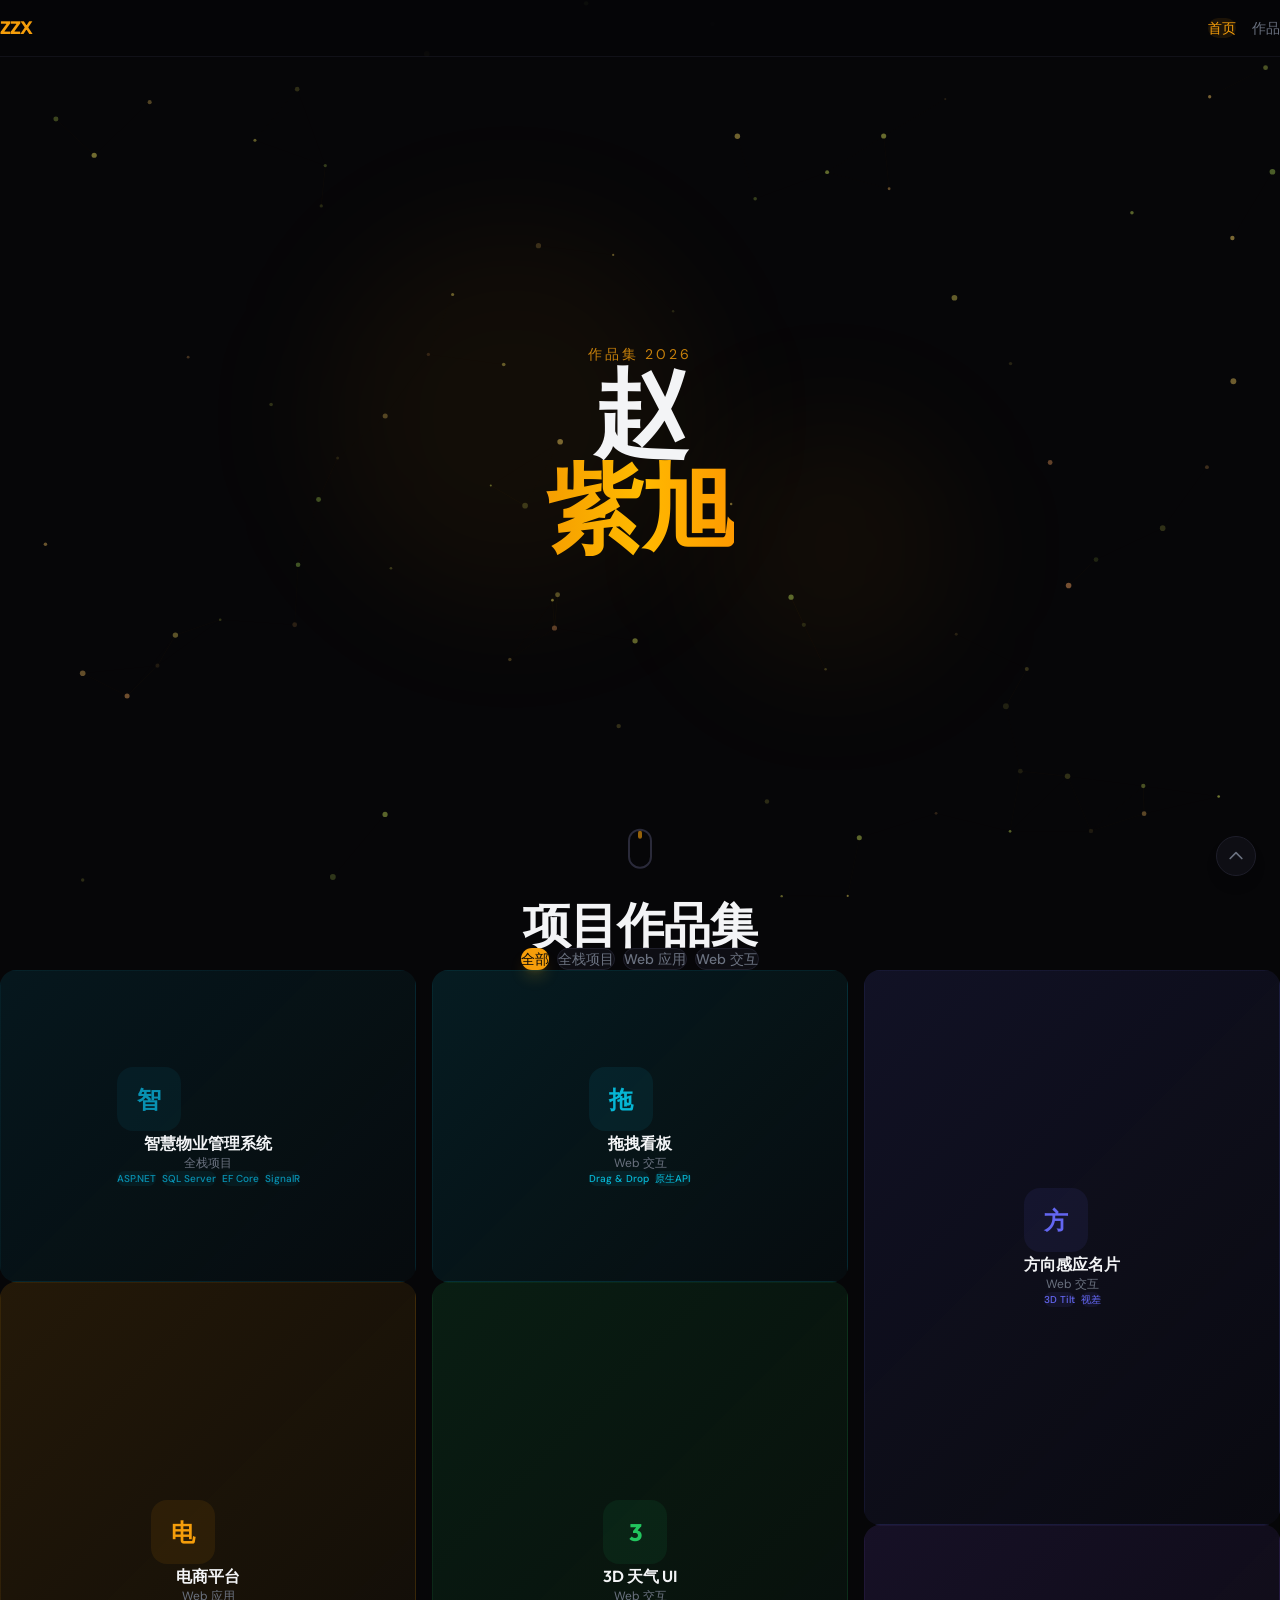
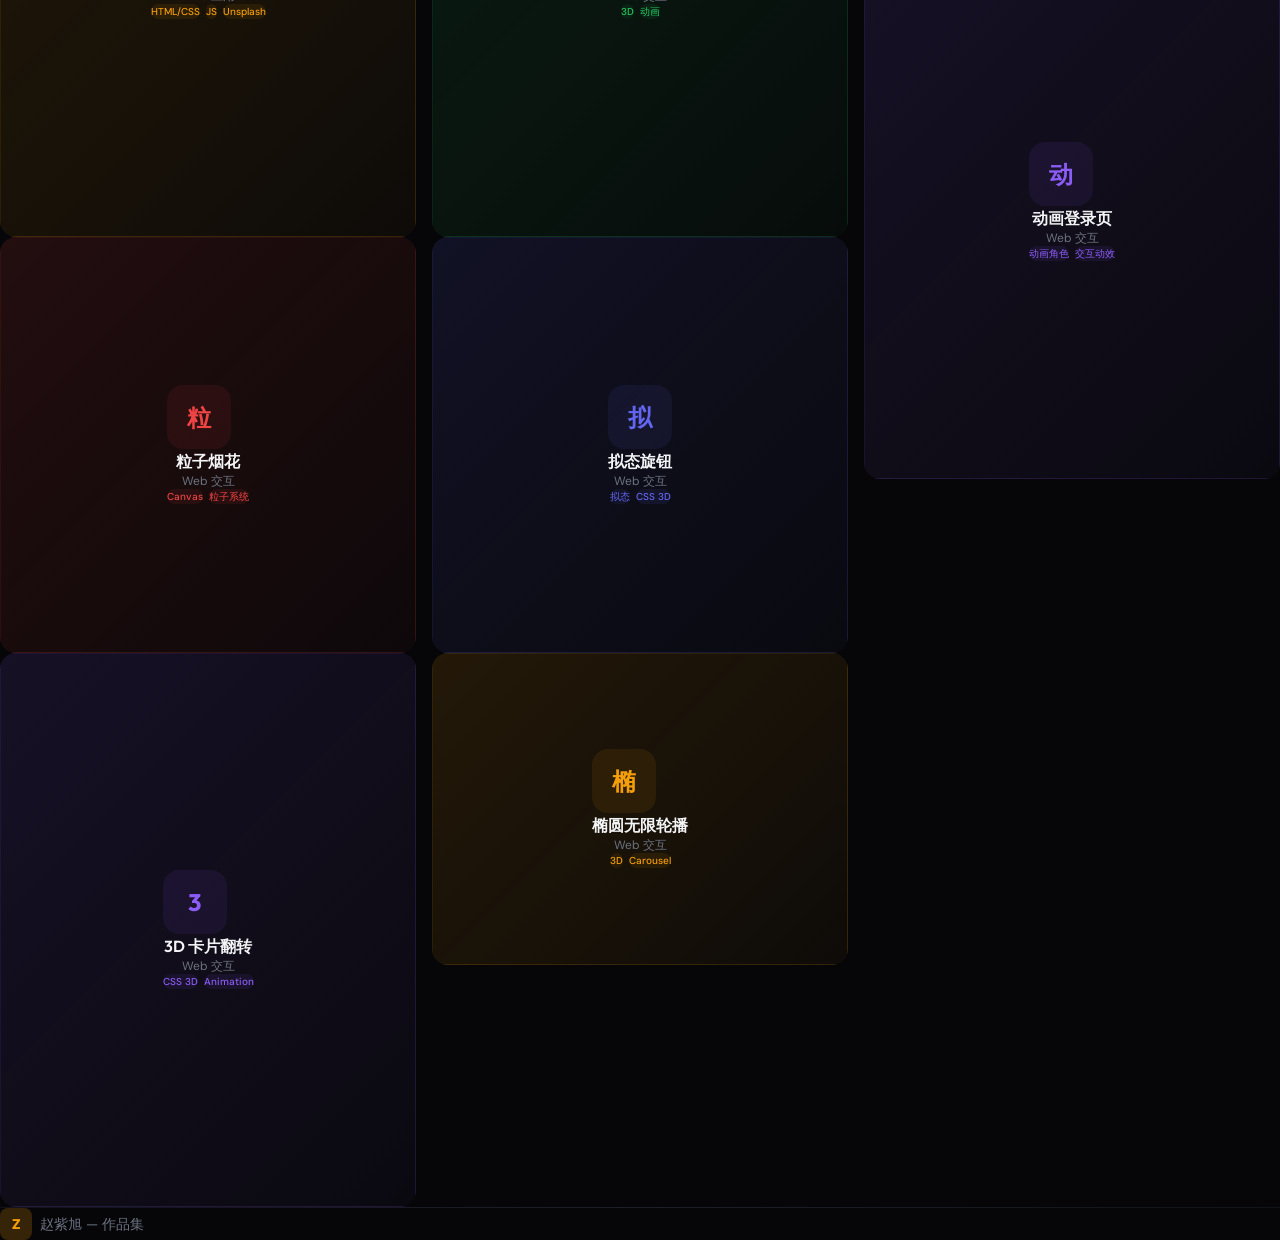
==== commit 440bb983: "fix: navbar justify-between layout" ====
--- a/index.html
+++ b/index.html
@@ -6,8 +6,8 @@
     <meta name="viewport" content="width=device-width, initial-scale=1.0" />
     <title>Zhao Zixu - Frontend Portfolio</title>
     <meta name="description" content="赵紫旭 - 前端开发工程师作品集" />
-    <script type="module" crossorigin src="./assets/index-ChtbdYsF.js"></script>
-    <link rel="stylesheet" crossorigin href="./assets/index-ZRf--OmK.css">
+    <script type="module" crossorigin src="./assets/index-DHhqsUMu.js"></script>
+    <link rel="stylesheet" crossorigin href="./assets/index-D1EvgcJS.css">
   </head>
   <body>
     <div id="root"></div>
--- a/assets/index-D1EvgcJS.css
+++ b/assets/index-D1EvgcJS.css
@@ -0,0 +1 @@
+@import "https://fonts.googleapis.com/css2?family=Outfit:wght@300;400;500;600;700;800&family=DM+Sans:opsz,wght@9..40,300;9..40,400;9..40,500;9..40,600&display=swap";@layer components;@layer properties{@supports (((-webkit-hyphens:none)) and (not (margin-trim:inline))) or ((-moz-orient:inline) and (not (color:rgb(from red r g b)))){*,:before,:after,::backdrop{--tw-translate-x:0;--tw-translate-y:0;--tw-translate-z:0;--tw-rotate-x:initial;--tw-rotate-y:initial;--tw-rotate-z:initial;--tw-skew-x:initial;--tw-skew-y:initial;--tw-space-y-reverse:0;--tw-border-style:solid;--tw-gradient-position:initial;--tw-gradient-from:#0000;--tw-gradient-via:#0000;--tw-gradient-to:#0000;--tw-gradient-stops:initial;--tw-gradient-via-stops:initial;--tw-gradient-from-position:0%;--tw-gradient-via-position:50%;--tw-gradient-to-position:100%;--tw-leading:initial;--tw-font-weight:initial;--tw-tracking:initial;--tw-shadow:0 0 #0000;--tw-shadow-color:initial;--tw-shadow-alpha:100%;--tw-inset-shadow:0 0 #0000;--tw-inset-shadow-color:initial;--tw-inset-shadow-alpha:100%;--tw-ring-color:initial;--tw-ring-shadow:0 0 #0000;--tw-inset-ring-color:initial;--tw-inset-ring-shadow:0 0 #0000;--tw-ring-inset:initial;--tw-ring-offset-width:0px;--tw-ring-offset-color:#fff;--tw-ring-offset-shadow:0 0 #0000;--tw-outline-style:solid;--tw-blur:initial;--tw-brightness:initial;--tw-contrast:initial;--tw-grayscale:initial;--tw-hue-rotate:initial;--tw-invert:initial;--tw-opacity:initial;--tw-saturate:initial;--tw-sepia:initial;--tw-drop-shadow:initial;--tw-drop-shadow-color:initial;--tw-drop-shadow-alpha:100%;--tw-drop-shadow-size:initial;--tw-backdrop-blur:initial;--tw-backdrop-brightness:initial;--tw-backdrop-contrast:initial;--tw-backdrop-grayscale:initial;--tw-backdrop-hue-rotate:initial;--tw-backdrop-invert:initial;--tw-backdrop-opacity:initial;--tw-backdrop-saturate:initial;--tw-backdrop-sepia:initial;--tw-duration:initial;--tw-ease:initial;--tw-scale-x:1;--tw-scale-y:1;--tw-scale-z:1}}}@layer theme{:root,:host{--font-sans:ui-sans-serif, system-ui, sans-serif, "Apple Color Emoji", "Segoe UI Emoji", "Segoe UI Symbol", "Noto Color Emoji";--font-mono:ui-monospace, SFMono-Regular, Menlo, Monaco, Consolas, "Liberation Mono", "Courier New", monospace;--color-red-400:oklch(70.4% .191 22.216);--color-red-500:oklch(63.7% .237 25.331);--color-amber-100:oklch(96.2% .059 95.617);--color-amber-200:oklch(92.4% .12 95.746);--color-amber-400:oklch(82.8% .189 84.429);--color-amber-500:oklch(76.9% .188 70.08);--color-emerald-400:oklch(76.5% .177 163.223);--color-emerald-500:oklch(69.6% .17 162.48);--color-white:#fff;--spacing:.25rem;--container-lg:32rem;--container-xl:36rem;--container-2xl:42rem;--container-7xl:80rem;--text-xs:.75rem;--text-xs--line-height:calc(1 / .75);--text-sm:.875rem;--text-sm--line-height:calc(1.25 / .875);--text-lg:1.125rem;--text-lg--line-height:calc(1.75 / 1.125);--text-2xl:1.5rem;--text-2xl--line-height:calc(2 / 1.5);--text-4xl:2.25rem;--text-4xl--line-height:calc(2.5 / 2.25);--text-5xl:3rem;--text-5xl--line-height:1;--text-7xl:4.5rem;--text-7xl--line-height:1;--text-8xl:6rem;--text-8xl--line-height:1;--font-weight-medium:500;--font-weight-semibold:600;--font-weight-bold:700;--font-weight-extrabold:800;--tracking-tight:-.025em;--tracking-wide:.025em;--tracking-widest:.1em;--leading-relaxed:1.625;--radius-lg:.5rem;--radius-xl:.75rem;--radius-2xl:1rem;--radius-3xl:1.5rem;--ease-in-out:cubic-bezier(.4, 0, .2, 1);--animate-pulse:pulse 2s cubic-bezier(.4, 0, .6, 1) infinite;--blur-md:12px;--blur-xl:24px;--blur-3xl:64px;--default-transition-duration:.15s;--default-transition-timing-function:cubic-bezier(.4, 0, .2, 1);--default-font-family:var(--font-sans);--default-mono-font-family:var(--font-mono);--font-outfit:"Outfit", sans-serif;--font-dm:"DM Sans", sans-serif;--color-surface:#060608;--color-surface-card:#0e0e14;--color-surface-elevated:#16161f;--color-border:#1e1e2a;--color-border-light:#2a2a3a;--color-accent:#f59e0b;--color-muted:#6b7280;--color-text:#d1d5db;--color-text-heading:#f3f4f6}}@layer base{*,:after,:before,::backdrop{box-sizing:border-box;border:0 solid;margin:0;padding:0}::file-selector-button{box-sizing:border-box;border:0 solid;margin:0;padding:0}html,:host{-webkit-text-size-adjust:100%;tab-size:4;line-height:1.5;font-family:var(--default-font-family,ui-sans-serif, system-ui, sans-serif, "Apple Color Emoji", "Segoe UI Emoji", "Segoe UI Symbol", "Noto Color Emoji");font-feature-settings:var(--default-font-feature-settings,normal);font-variation-settings:var(--default-font-variation-settings,normal);-webkit-tap-highlight-color:transparent}hr{height:0;color:inherit;border-top-width:1px}abbr:where([title]){-webkit-text-decoration:underline dotted;text-decoration:underline dotted}h1,h2,h3,h4,h5,h6{font-size:inherit;font-weight:inherit}a{color:inherit;-webkit-text-decoration:inherit;-webkit-text-decoration:inherit;-webkit-text-decoration:inherit;-webkit-text-decoration:inherit;text-decoration:inherit}b,strong{font-weight:bolder}code,kbd,samp,pre{font-family:var(--default-mono-font-family,ui-monospace, SFMono-Regular, Menlo, Monaco, Consolas, "Liberation Mono", "Courier New", monospace);font-feature-settings:var(--default-mono-font-feature-settings,normal);font-variation-settings:var(--default-mono-font-variation-settings,normal);font-size:1em}small{font-size:80%}sub,sup{vertical-align:baseline;font-size:75%;line-height:0;position:relative}sub{bottom:-.25em}sup{top:-.5em}table{text-indent:0;border-color:inherit;border-collapse:collapse}:-moz-focusring{outline:auto}progress{vertical-align:baseline}summary{display:list-item}ol,ul,menu{list-style:none}img,svg,video,canvas,audio,iframe,embed,object{vertical-align:middle;display:block}img,video{max-width:100%;height:auto}button,input,select,optgroup,textarea{font:inherit;font-feature-settings:inherit;font-variation-settings:inherit;letter-spacing:inherit;color:inherit;opacity:1;background-color:#0000;border-radius:0}::file-selector-button{font:inherit;font-feature-settings:inherit;font-variation-settings:inherit;letter-spacing:inherit;color:inherit;opacity:1;background-color:#0000;border-radius:0}:where(select:is([multiple],[size])) optgroup{font-weight:bolder}:where(select:is([multiple],[size])) optgroup option{padding-inline-start:20px}::file-selector-button{margin-inline-end:4px}::placeholder{opacity:1}@supports (not ((-webkit-appearance:-apple-pay-button))) or (contain-intrinsic-size:1px){::placeholder{color:currentColor}@supports (color:color-mix(in lab, red, red)){::placeholder{color:color-mix(in oklab, currentcolor 50%, transparent)}}}textarea{resize:vertical}::-webkit-search-decoration{-webkit-appearance:none}::-webkit-date-and-time-value{min-height:1lh;text-align:inherit}::-webkit-datetime-edit{display:inline-flex}::-webkit-datetime-edit-fields-wrapper{padding:0}::-webkit-datetime-edit{padding-block:0}::-webkit-datetime-edit-year-field{padding-block:0}::-webkit-datetime-edit-month-field{padding-block:0}::-webkit-datetime-edit-day-field{padding-block:0}::-webkit-datetime-edit-hour-field{padding-block:0}::-webkit-datetime-edit-minute-field{padding-block:0}::-webkit-datetime-edit-second-field{padding-block:0}::-webkit-datetime-edit-millisecond-field{padding-block:0}::-webkit-datetime-edit-meridiem-field{padding-block:0}::-webkit-calendar-picker-indicator{line-height:1}:-moz-ui-invalid{box-shadow:none}button,input:where([type=button],[type=reset],[type=submit]){appearance:button}::file-selector-button{appearance:button}::-webkit-inner-spin-button{height:auto}::-webkit-outer-spin-button{height:auto}[hidden]:where(:not([hidden=until-found])){display:none!important}}@layer utilities{.pointer-events-none{pointer-events:none}.visible{visibility:visible}.absolute{position:absolute}.fixed{position:fixed}.relative{position:relative}.inset-0{inset:calc(var(--spacing) * 0)}.inset-x-0{inset-inline:calc(var(--spacing) * 0)}.top-0{top:calc(var(--spacing) * 0)}.top-0\.5{top:calc(var(--spacing) * .5)}.top-1\/4{top:25%}.top-4{top:calc(var(--spacing) * 4)}.right-0{right:calc(var(--spacing) * 0)}.right-1\/4{right:25%}.right-4{right:calc(var(--spacing) * 4)}.right-6{right:calc(var(--spacing) * 6)}.bottom-1\/4{bottom:25%}.bottom-4{bottom:calc(var(--spacing) * 4)}.bottom-6{bottom:calc(var(--spacing) * 6)}.bottom-8{bottom:calc(var(--spacing) * 8)}.left-0{left:calc(var(--spacing) * 0)}.left-0\.5{left:calc(var(--spacing) * .5)}.left-1\/2{left:50%}.left-1\/4{left:25%}.left-4{left:calc(var(--spacing) * 4)}.z-10{z-index:10}.z-40{z-index:40}.z-50{z-index:50}.container{width:100%}@media (width>=40rem){.container{max-width:40rem}}@media (width>=48rem){.container{max-width:48rem}}@media (width>=64rem){.container{max-width:64rem}}@media (width>=80rem){.container{max-width:80rem}}@media (width>=96rem){.container{max-width:96rem}}.mx-3{margin-inline:calc(var(--spacing) * 3)}.mx-auto{margin-inline:auto}.mt-0\.5{margin-top:calc(var(--spacing) * .5)}.mt-1{margin-top:calc(var(--spacing) * 1)}.mt-1\.5{margin-top:calc(var(--spacing) * 1.5)}.mt-2{margin-top:calc(var(--spacing) * 2)}.mt-3{margin-top:calc(var(--spacing) * 3)}.mt-4{margin-top:calc(var(--spacing) * 4)}.mt-6{margin-top:calc(var(--spacing) * 6)}.mt-8{margin-top:calc(var(--spacing) * 8)}.mb-1{margin-bottom:calc(var(--spacing) * 1)}.mb-2{margin-bottom:calc(var(--spacing) * 2)}.mb-3{margin-bottom:calc(var(--spacing) * 3)}.mb-4{margin-bottom:calc(var(--spacing) * 4)}.mb-5{margin-bottom:calc(var(--spacing) * 5)}.mb-6{margin-bottom:calc(var(--spacing) * 6)}.mb-8{margin-bottom:calc(var(--spacing) * 8)}.mb-12{margin-bottom:calc(var(--spacing) * 12)}.mb-16{margin-bottom:calc(var(--spacing) * 16)}.block{display:block}.flex{display:flex}.grid{display:grid}.hidden{display:none}.aspect-\[3\/4\]{aspect-ratio:3/4}.aspect-\[4\/3\]{aspect-ratio:4/3}.aspect-square{aspect-ratio:1}.h-0\.5{height:calc(var(--spacing) * .5)}.h-1{height:calc(var(--spacing) * 1)}.h-2{height:calc(var(--spacing) * 2)}.h-4{height:calc(var(--spacing) * 4)}.h-5{height:calc(var(--spacing) * 5)}.h-6{height:calc(var(--spacing) * 6)}.h-7{height:calc(var(--spacing) * 7)}.h-8{height:calc(var(--spacing) * 8)}.h-10{height:calc(var(--spacing) * 10)}.h-12{height:calc(var(--spacing) * 12)}.h-14{height:calc(var(--spacing) * 14)}.h-16{height:calc(var(--spacing) * 16)}.h-20{height:calc(var(--spacing) * 20)}.h-24{height:calc(var(--spacing) * 24)}.h-64{height:calc(var(--spacing) * 64)}.h-96{height:calc(var(--spacing) * 96)}.h-full{height:100%}.h-px{height:1px}.\!min-h-0{min-height:calc(var(--spacing) * 0)!important}.min-h-dvh{min-height:100dvh}.min-h-screen{min-height:100vh}.w-1{width:calc(var(--spacing) * 1)}.w-1\/4{width:25%}.w-4{width:calc(var(--spacing) * 4)}.w-5{width:calc(var(--spacing) * 5)}.w-6{width:calc(var(--spacing) * 6)}.w-8{width:calc(var(--spacing) * 8)}.w-10{width:calc(var(--spacing) * 10)}.w-12{width:calc(var(--spacing) * 12)}.w-14{width:calc(var(--spacing) * 14)}.w-16{width:calc(var(--spacing) * 16)}.w-20{width:calc(var(--spacing) * 20)}.w-24{width:calc(var(--spacing) * 24)}.w-64{width:calc(var(--spacing) * 64)}.w-96{width:calc(var(--spacing) * 96)}.w-full{width:100%}.\!max-w-xl{max-width:var(--container-xl)!important}.max-w-2xl{max-width:var(--container-2xl)}.max-w-7xl{max-width:var(--container-7xl)}.max-w-lg{max-width:var(--container-lg)}.flex-1{flex:1}.shrink-0{flex-shrink:0}.origin-left{transform-origin:0}.-translate-x-1\/2{--tw-translate-x:calc(calc(1 / 2 * 100%) * -1);translate:var(--tw-translate-x) var(--tw-translate-y)}.transform{transform:var(--tw-rotate-x,) var(--tw-rotate-y,) var(--tw-rotate-z,) var(--tw-skew-x,) var(--tw-skew-y,)}.animate-pulse{animation:var(--animate-pulse)}.cursor-pointer{cursor:pointer}.resize{resize:both}.columns-1{columns:1}.break-inside-avoid{break-inside:avoid}.grid-cols-1{grid-template-columns:repeat(1,minmax(0,1fr))}.grid-cols-2{grid-template-columns:repeat(2,minmax(0,1fr))}.flex-col{flex-direction:column}.flex-wrap{flex-wrap:wrap}.items-center{align-items:center}.items-start{align-items:flex-start}.justify-between{justify-content:space-between}.justify-center{justify-content:center}.justify-end{justify-content:flex-end}.gap-1\.5{gap:calc(var(--spacing) * 1.5)}.gap-2{gap:calc(var(--spacing) * 2)}.gap-3{gap:calc(var(--spacing) * 3)}.gap-4{gap:calc(var(--spacing) * 4)}.gap-5{gap:calc(var(--spacing) * 5)}.gap-6{gap:calc(var(--spacing) * 6)}:where(.space-y-1>:not(:last-child)){--tw-space-y-reverse:0;margin-block-start:calc(calc(var(--spacing) * 1) * var(--tw-space-y-reverse));margin-block-end:calc(calc(var(--spacing) * 1) * calc(1 - var(--tw-space-y-reverse)))}:where(.space-y-2>:not(:last-child)){--tw-space-y-reverse:0;margin-block-start:calc(calc(var(--spacing) * 2) * var(--tw-space-y-reverse));margin-block-end:calc(calc(var(--spacing) * 2) * calc(1 - var(--tw-space-y-reverse)))}:where(.space-y-3>:not(:last-child)){--tw-space-y-reverse:0;margin-block-start:calc(calc(var(--spacing) * 3) * var(--tw-space-y-reverse));margin-block-end:calc(calc(var(--spacing) * 3) * calc(1 - var(--tw-space-y-reverse)))}:where(.space-y-4>:not(:last-child)){--tw-space-y-reverse:0;margin-block-start:calc(calc(var(--spacing) * 4) * var(--tw-space-y-reverse));margin-block-end:calc(calc(var(--spacing) * 4) * calc(1 - var(--tw-space-y-reverse)))}:where(.space-y-6>:not(:last-child)){--tw-space-y-reverse:0;margin-block-start:calc(calc(var(--spacing) * 6) * var(--tw-space-y-reverse));margin-block-end:calc(calc(var(--spacing) * 6) * calc(1 - var(--tw-space-y-reverse)))}.overflow-hidden{overflow:hidden}.rounded{border-radius:.25rem}.rounded-2xl{border-radius:var(--radius-2xl)}.rounded-3xl{border-radius:var(--radius-3xl)}.rounded-full{border-radius:3.40282e38px}.rounded-lg{border-radius:var(--radius-lg)}.rounded-xl{border-radius:var(--radius-xl)}.border{border-style:var(--tw-border-style);border-width:1px}.border-2{border-style:var(--tw-border-style);border-width:2px}.border-t{border-top-style:var(--tw-border-style);border-top-width:1px}.border-b{border-bottom-style:var(--tw-border-style);border-bottom-width:1px}.border-dashed{--tw-border-style:dashed;border-style:dashed}.border-accent{border-color:var(--color-accent)}.border-amber-200{border-color:var(--color-amber-200)}.border-amber-500\/50{border-color:#f99c0080}@supports (color:color-mix(in lab, red, red)){.border-amber-500\/50{border-color:color-mix(in oklab, var(--color-amber-500) 50%, transparent)}}.border-border{border-color:var(--color-border)}.border-border-light{border-color:var(--color-border-light)}.border-border\/30{border-color:#1e1e2a4d}@supports (color:color-mix(in lab, red, red)){.border-border\/30{border-color:color-mix(in oklab, var(--color-border) 30%, transparent)}}.border-border\/50{border-color:#1e1e2a80}@supports (color:color-mix(in lab, red, red)){.border-border\/50{border-color:color-mix(in oklab, var(--color-border) 50%, transparent)}}.border-emerald-500\/50{border-color:#00bb7f80}@supports (color:color-mix(in lab, red, red)){.border-emerald-500\/50{border-color:color-mix(in oklab, var(--color-emerald-500) 50%, transparent)}}.border-red-500\/50{border-color:#fb2c3680}@supports (color:color-mix(in lab, red, red)){.border-red-500\/50{border-color:color-mix(in oklab, var(--color-red-500) 50%, transparent)}}.bg-accent{background-color:var(--color-accent)}.bg-accent\/5{background-color:#f59e0b0d}@supports (color:color-mix(in lab, red, red)){.bg-accent\/5{background-color:color-mix(in oklab, var(--color-accent) 5%, transparent)}}.bg-accent\/10{background-color:#f59e0b1a}@supports (color:color-mix(in lab, red, red)){.bg-accent\/10{background-color:color-mix(in oklab, var(--color-accent) 10%, transparent)}}.bg-accent\/20{background-color:#f59e0b33}@supports (color:color-mix(in lab, red, red)){.bg-accent\/20{background-color:color-mix(in oklab, var(--color-accent) 20%, transparent)}}.bg-accent\/60{background-color:#f59e0b99}@supports (color:color-mix(in lab, red, red)){.bg-accent\/60{background-color:color-mix(in oklab, var(--color-accent) 60%, transparent)}}.bg-amber-100{background-color:var(--color-amber-100)}.bg-amber-500{background-color:var(--color-amber-500)}.bg-amber-500\/5{background-color:#f99c000d}@supports (color:color-mix(in lab, red, red)){.bg-amber-500\/5{background-color:color-mix(in oklab, var(--color-amber-500) 5%, transparent)}}.bg-emerald-500\/10{background-color:#00bb7f1a}@supports (color:color-mix(in lab, red, red)){.bg-emerald-500\/10{background-color:color-mix(in oklab, var(--color-emerald-500) 10%, transparent)}}.bg-surface{background-color:var(--color-surface)}.bg-surface-card{background-color:var(--color-surface-card)}.bg-surface-elevated{background-color:var(--color-surface-elevated)}.bg-surface\/80{background-color:#060608cc}@supports (color:color-mix(in lab, red, red)){.bg-surface\/80{background-color:color-mix(in oklab, var(--color-surface) 80%, transparent)}}.bg-surface\/90{background-color:#060608e6}@supports (color:color-mix(in lab, red, red)){.bg-surface\/90{background-color:color-mix(in oklab, var(--color-surface) 90%, transparent)}}.bg-gradient-to-b{--tw-gradient-position:to bottom in oklab;background-image:linear-gradient(var(--tw-gradient-stops))}.bg-gradient-to-r{--tw-gradient-position:to right in oklab;background-image:linear-gradient(var(--tw-gradient-stops))}.bg-gradient-to-t{--tw-gradient-position:to top in oklab;background-image:linear-gradient(var(--tw-gradient-stops))}.from-accent{--tw-gradient-from:var(--color-accent);--tw-gradient-stops:var(--tw-gradient-via-stops,var(--tw-gradient-position), var(--tw-gradient-from) var(--tw-gradient-from-position), var(--tw-gradient-to) var(--tw-gradient-to-position))}.from-surface{--tw-gradient-from:var(--color-surface);--tw-gradient-stops:var(--tw-gradient-via-stops,var(--tw-gradient-position), var(--tw-gradient-from) var(--tw-gradient-from-position), var(--tw-gradient-to) var(--tw-gradient-to-position))}.from-surface\/80{--tw-gradient-from:#060608cc}@supports (color:color-mix(in lab, red, red)){.from-surface\/80{--tw-gradient-from:color-mix(in oklab, var(--color-surface) 80%, transparent)}}.from-surface\/80{--tw-gradient-stops:var(--tw-gradient-via-stops,var(--tw-gradient-position), var(--tw-gradient-from) var(--tw-gradient-from-position), var(--tw-gradient-to) var(--tw-gradient-to-position))}.from-transparent{--tw-gradient-from:transparent;--tw-gradient-stops:var(--tw-gradient-via-stops,var(--tw-gradient-position), var(--tw-gradient-from) var(--tw-gradient-from-position), var(--tw-gradient-to) var(--tw-gradient-to-position))}.via-amber-400{--tw-gradient-via:var(--color-amber-400);--tw-gradient-via-stops:var(--tw-gradient-position), var(--tw-gradient-from) var(--tw-gradient-from-position), var(--tw-gradient-via) var(--tw-gradient-via-position), var(--tw-gradient-to) var(--tw-gradient-to-position);--tw-gradient-stops:var(--tw-gradient-via-stops)}.via-border{--tw-gradient-via:var(--color-border);--tw-gradient-via-stops:var(--tw-gradient-position), var(--tw-gradient-from) var(--tw-gradient-from-position), var(--tw-gradient-via) var(--tw-gradient-via-position), var(--tw-gradient-to) var(--tw-gradient-to-position);--tw-gradient-stops:var(--tw-gradient-via-stops)}.via-surface\/95{--tw-gradient-via:#060608f2}@supports (color:color-mix(in lab, red, red)){.via-surface\/95{--tw-gradient-via:color-mix(in oklab, var(--color-surface) 95%, transparent)}}.via-surface\/95{--tw-gradient-via-stops:var(--tw-gradient-position), var(--tw-gradient-from) var(--tw-gradient-from-position), var(--tw-gradient-via) var(--tw-gradient-via-position), var(--tw-gradient-to) var(--tw-gradient-to-position);--tw-gradient-stops:var(--tw-gradient-via-stops)}.to-amber-500{--tw-gradient-to:var(--color-amber-500);--tw-gradient-stops:var(--tw-gradient-via-stops,var(--tw-gradient-position), var(--tw-gradient-from) var(--tw-gradient-from-position), var(--tw-gradient-to) var(--tw-gradient-to-position))}.to-surface{--tw-gradient-to:var(--color-surface);--tw-gradient-stops:var(--tw-gradient-via-stops,var(--tw-gradient-position), var(--tw-gradient-from) var(--tw-gradient-from-position), var(--tw-gradient-to) var(--tw-gradient-to-position))}.to-transparent{--tw-gradient-to:transparent;--tw-gradient-stops:var(--tw-gradient-via-stops,var(--tw-gradient-position), var(--tw-gradient-from) var(--tw-gradient-from-position), var(--tw-gradient-to) var(--tw-gradient-to-position))}.bg-clip-text{-webkit-background-clip:text;background-clip:text}.mask-repeat{-webkit-mask-repeat:repeat;mask-repeat:repeat}.object-cover{object-fit:cover}.p-1\.5{padding:calc(var(--spacing) * 1.5)}.p-6{padding:calc(var(--spacing) * 6)}.p-8{padding:calc(var(--spacing) * 8)}.p-12{padding:calc(var(--spacing) * 12)}.px-2{padding-inline:calc(var(--spacing) * 2)}.px-3{padding-inline:calc(var(--spacing) * 3)}.px-4{padding-inline:calc(var(--spacing) * 4)}.px-5{padding-inline:calc(var(--spacing) * 5)}.px-6{padding-inline:calc(var(--spacing) * 6)}.px-8{padding-inline:calc(var(--spacing) * 8)}.\!py-16{padding-block:calc(var(--spacing) * 16)!important}.py-0\.5{padding-block:calc(var(--spacing) * .5)}.py-1{padding-block:calc(var(--spacing) * 1)}.py-1\.5{padding-block:calc(var(--spacing) * 1.5)}.py-2{padding-block:calc(var(--spacing) * 2)}.py-2\.5{padding-block:calc(var(--spacing) * 2.5)}.py-3{padding-block:calc(var(--spacing) * 3)}.py-8{padding-block:calc(var(--spacing) * 8)}.py-24{padding-block:calc(var(--spacing) * 24)}.text-center{text-align:center}.font-dm{font-family:var(--font-dm)}.font-mono{font-family:var(--font-mono)}.font-outfit{font-family:var(--font-outfit)}.text-2xl{font-size:var(--text-2xl);line-height:var(--tw-leading,var(--text-2xl--line-height))}.text-4xl{font-size:var(--text-4xl);line-height:var(--tw-leading,var(--text-4xl--line-height))}.text-5xl{font-size:var(--text-5xl);line-height:var(--tw-leading,var(--text-5xl--line-height))}.text-lg{font-size:var(--text-lg);line-height:var(--tw-leading,var(--text-lg--line-height))}.text-sm{font-size:var(--text-sm);line-height:var(--tw-leading,var(--text-sm--line-height))}.text-xs{font-size:var(--text-xs);line-height:var(--tw-leading,var(--text-xs--line-height))}.text-\[10px\]{font-size:10px}.leading-none{--tw-leading:1;line-height:1}.leading-relaxed{--tw-leading:var(--leading-relaxed);line-height:var(--leading-relaxed)}.font-bold{--tw-font-weight:var(--font-weight-bold);font-weight:var(--font-weight-bold)}.font-extrabold{--tw-font-weight:var(--font-weight-extrabold);font-weight:var(--font-weight-extrabold)}.font-medium{--tw-font-weight:var(--font-weight-medium);font-weight:var(--font-weight-medium)}.font-semibold{--tw-font-weight:var(--font-weight-semibold);font-weight:var(--font-weight-semibold)}.tracking-\[0\.2em\]{--tw-tracking:.2em;letter-spacing:.2em}.tracking-tight{--tw-tracking:var(--tracking-tight);letter-spacing:var(--tracking-tight)}.tracking-wide{--tw-tracking:var(--tracking-wide);letter-spacing:var(--tracking-wide)}.tracking-widest{--tw-tracking:var(--tracking-widest);letter-spacing:var(--tracking-widest)}.whitespace-nowrap{white-space:nowrap}.text-accent{color:var(--color-accent)}.text-accent\/80{color:#f59e0bcc}@supports (color:color-mix(in lab, red, red)){.text-accent\/80{color:color-mix(in oklab, var(--color-accent) 80%, transparent)}}.text-amber-400{color:var(--color-amber-400)}.text-emerald-400{color:var(--color-emerald-400)}.text-muted{color:var(--color-muted)}.text-red-400{color:var(--color-red-400)}.text-surface{color:var(--color-surface)}.text-text{color:var(--color-text)}.text-text-heading{color:var(--color-text-heading)}.text-text\/70{color:#d1d5dbb3}@supports (color:color-mix(in lab, red, red)){.text-text\/70{color:color-mix(in oklab, var(--color-text) 70%, transparent)}}.text-text\/80{color:#d1d5dbcc}@supports (color:color-mix(in lab, red, red)){.text-text\/80{color:color-mix(in oklab, var(--color-text) 80%, transparent)}}.text-transparent{color:#0000}.text-white{color:var(--color-white)}.accent-accent{accent-color:var(--color-accent)}.opacity-0{opacity:0}.shadow-lg{--tw-shadow:0 10px 15px -3px var(--tw-shadow-color,#0000001a), 0 4px 6px -4px var(--tw-shadow-color,#0000001a);box-shadow:var(--tw-inset-shadow), var(--tw-inset-ring-shadow), var(--tw-ring-offset-shadow), var(--tw-ring-shadow), var(--tw-shadow)}.shadow-md{--tw-shadow:0 4px 6px -1px var(--tw-shadow-color,#0000001a), 0 2px 4px -2px var(--tw-shadow-color,#0000001a);box-shadow:var(--tw-inset-shadow), var(--tw-inset-ring-shadow), var(--tw-ring-offset-shadow), var(--tw-ring-shadow), var(--tw-shadow)}.ring{--tw-ring-shadow:var(--tw-ring-inset,) 0 0 0 calc(1px + var(--tw-ring-offset-width)) var(--tw-ring-color,currentcolor);box-shadow:var(--tw-inset-shadow), var(--tw-inset-ring-shadow), var(--tw-ring-offset-shadow), var(--tw-ring-shadow), var(--tw-shadow)}.shadow-accent\/20{--tw-shadow-color:#f59e0b33}@supports (color:color-mix(in lab, red, red)){.shadow-accent\/20{--tw-shadow-color:color-mix(in oklab, color-mix(in oklab, var(--color-accent) 20%, transparent) var(--tw-shadow-alpha), transparent)}}.outline{outline-style:var(--tw-outline-style);outline-width:1px}.blur{--tw-blur:blur(8px);filter:var(--tw-blur,) var(--tw-brightness,) var(--tw-contrast,) var(--tw-grayscale,) var(--tw-hue-rotate,) var(--tw-invert,) var(--tw-saturate,) var(--tw-sepia,) var(--tw-drop-shadow,)}.blur-3xl{--tw-blur:blur(var(--blur-3xl));filter:var(--tw-blur,) var(--tw-brightness,) var(--tw-contrast,) var(--tw-grayscale,) var(--tw-hue-rotate,) var(--tw-invert,) var(--tw-saturate,) var(--tw-sepia,) var(--tw-drop-shadow,)}.filter{filter:var(--tw-blur,) var(--tw-brightness,) var(--tw-contrast,) var(--tw-grayscale,) var(--tw-hue-rotate,) var(--tw-invert,) var(--tw-saturate,) var(--tw-sepia,) var(--tw-drop-shadow,)}.backdrop-blur-md{--tw-backdrop-blur:blur(var(--blur-md));-webkit-backdrop-filter:var(--tw-backdrop-blur,) var(--tw-backdrop-brightness,) var(--tw-backdrop-contrast,) var(--tw-backdrop-grayscale,) var(--tw-backdrop-hue-rotate,) var(--tw-backdrop-invert,) var(--tw-backdrop-opacity,) var(--tw-backdrop-saturate,) var(--tw-backdrop-sepia,);backdrop-filter:var(--tw-backdrop-blur,) var(--tw-backdrop-brightness,) var(--tw-backdrop-contrast,) var(--tw-backdrop-grayscale,) var(--tw-backdrop-hue-rotate,) var(--tw-backdrop-invert,) var(--tw-backdrop-opacity,) var(--tw-backdrop-saturate,) var(--tw-backdrop-sepia,)}.backdrop-blur-xl{--tw-backdrop-blur:blur(var(--blur-xl));-webkit-backdrop-filter:var(--tw-backdrop-blur,) var(--tw-backdrop-brightness,) var(--tw-backdrop-contrast,) var(--tw-backdrop-grayscale,) var(--tw-backdrop-hue-rotate,) var(--tw-backdrop-invert,) var(--tw-backdrop-opacity,) var(--tw-backdrop-saturate,) var(--tw-backdrop-sepia,);backdrop-filter:var(--tw-backdrop-blur,) var(--tw-backdrop-brightness,) var(--tw-backdrop-contrast,) var(--tw-backdrop-grayscale,) var(--tw-backdrop-hue-rotate,) var(--tw-backdrop-invert,) var(--tw-backdrop-opacity,) var(--tw-backdrop-saturate,) var(--tw-backdrop-sepia,)}.backdrop-filter{-webkit-backdrop-filter:var(--tw-backdrop-blur,) var(--tw-backdrop-brightness,) var(--tw-backdrop-contrast,) var(--tw-backdrop-grayscale,) var(--tw-backdrop-hue-rotate,) var(--tw-backdrop-invert,) var(--tw-backdrop-opacity,) var(--tw-backdrop-saturate,) var(--tw-backdrop-sepia,);backdrop-filter:var(--tw-backdrop-blur,) var(--tw-backdrop-brightness,) var(--tw-backdrop-contrast,) var(--tw-backdrop-grayscale,) var(--tw-backdrop-hue-rotate,) var(--tw-backdrop-invert,) var(--tw-backdrop-opacity,) var(--tw-backdrop-saturate,) var(--tw-backdrop-sepia,)}.transition{transition-property:color,background-color,border-color,outline-color,text-decoration-color,fill,stroke,--tw-gradient-from,--tw-gradient-via,--tw-gradient-to,opacity,box-shadow,transform,translate,scale,rotate,filter,-webkit-backdrop-filter,backdrop-filter,display,content-visibility,overlay,pointer-events;transition-timing-function:var(--tw-ease,var(--default-transition-timing-function));transition-duration:var(--tw-duration,var(--default-transition-duration))}.transition-all{transition-property:all;transition-timing-function:var(--tw-ease,var(--default-transition-timing-function));transition-duration:var(--tw-duration,var(--default-transition-duration))}.transition-colors{transition-property:color,background-color,border-color,outline-color,text-decoration-color,fill,stroke,--tw-gradient-from,--tw-gradient-via,--tw-gradient-to;transition-timing-function:var(--tw-ease,var(--default-transition-timing-function));transition-duration:var(--tw-duration,var(--default-transition-duration))}.transition-opacity{transition-property:opacity;transition-timing-function:var(--tw-ease,var(--default-transition-timing-function));transition-duration:var(--tw-duration,var(--default-transition-duration))}.transition-transform{transition-property:transform,translate,scale,rotate;transition-timing-function:var(--tw-ease,var(--default-transition-timing-function));transition-duration:var(--tw-duration,var(--default-transition-duration))}.duration-300{--tw-duration:.3s;transition-duration:.3s}.duration-500{--tw-duration:.5s;transition-duration:.5s}.ease-in-out{--tw-ease:var(--ease-in-out);transition-timing-function:var(--ease-in-out)}.outline-none{--tw-outline-style:none;outline-style:none}@media (hover:hover){.group-hover\:scale-105:is(:where(.group):hover *){--tw-scale-x:105%;--tw-scale-y:105%;--tw-scale-z:105%;scale:var(--tw-scale-x) var(--tw-scale-y)}.group-hover\:scale-110:is(:where(.group):hover *){--tw-scale-x:110%;--tw-scale-y:110%;--tw-scale-z:110%;scale:var(--tw-scale-x) var(--tw-scale-y)}.group-hover\:rotate-6:is(:where(.group):hover *){rotate:6deg}.group-hover\:text-accent:is(:where(.group):hover *){color:var(--color-accent)}.group-hover\:opacity-100:is(:where(.group):hover *){opacity:1}}.last\:flex-none:last-child{flex:none}.last\:border-0:last-child{border-style:var(--tw-border-style);border-width:0}@media (hover:hover){.hover\:border-accent\/20:hover{border-color:#f59e0b33}@supports (color:color-mix(in lab, red, red)){.hover\:border-accent\/20:hover{border-color:color-mix(in oklab, var(--color-accent) 20%, transparent)}}.hover\:border-accent\/30:hover{border-color:#f59e0b4d}@supports (color:color-mix(in lab, red, red)){.hover\:border-accent\/30:hover{border-color:color-mix(in oklab, var(--color-accent) 30%, transparent)}}.hover\:border-accent\/50:hover{border-color:#f59e0b80}@supports (color:color-mix(in lab, red, red)){.hover\:border-accent\/50:hover{border-color:color-mix(in oklab, var(--color-accent) 50%, transparent)}}.hover\:border-border-light:hover{border-color:var(--color-border-light)}.hover\:bg-amber-400:hover{background-color:var(--color-amber-400)}.hover\:bg-surface-elevated:hover{background-color:var(--color-surface-elevated)}.hover\:text-accent:hover{color:var(--color-accent)}.hover\:text-text:hover{color:var(--color-text)}}.focus\:border-accent:focus{border-color:var(--color-accent)}.focus\:ring-1:focus{--tw-ring-shadow:var(--tw-ring-inset,) 0 0 0 calc(1px + var(--tw-ring-offset-width)) var(--tw-ring-color,currentcolor);box-shadow:var(--tw-inset-shadow), var(--tw-inset-ring-shadow), var(--tw-ring-offset-shadow), var(--tw-ring-shadow), var(--tw-shadow)}.focus\:ring-accent\/20:focus{--tw-ring-color:#f59e0b33}@supports (color:color-mix(in lab, red, red)){.focus\:ring-accent\/20:focus{--tw-ring-color:color-mix(in oklab, var(--color-accent) 20%, transparent)}}.disabled\:cursor-not-allowed:disabled{cursor:not-allowed}.disabled\:opacity-50:disabled{opacity:.5}@media (width>=40rem){.sm\:columns-2{columns:2}.sm\:grid-cols-2{grid-template-columns:repeat(2,minmax(0,1fr))}}@media (width>=48rem){.md\:grid-cols-4{grid-template-columns:repeat(4,minmax(0,1fr))}.md\:text-5xl{font-size:var(--text-5xl);line-height:var(--tw-leading,var(--text-5xl--line-height))}.md\:text-7xl{font-size:var(--text-7xl);line-height:var(--tw-leading,var(--text-7xl--line-height))}}@media (width>=64rem){.lg\:col-span-2{grid-column:span 2/span 2}.lg\:col-span-3{grid-column:span 3/span 3}.lg\:columns-3{columns:3}.lg\:grid-cols-3{grid-template-columns:repeat(3,minmax(0,1fr))}.lg\:grid-cols-5{grid-template-columns:repeat(5,minmax(0,1fr))}.lg\:text-8xl{font-size:var(--text-8xl);line-height:var(--tw-leading,var(--text-8xl--line-height))}}}*{box-sizing:border-box;margin:0;padding:0}html{scroll-behavior:smooth;background:var(--color-surface);color:var(--color-text);font-family:var(--font-dm)}body{overflow-x:hidden}::selection{color:#fff;background:#f59e0b4d}::-webkit-scrollbar{width:6px}::-webkit-scrollbar-track{background:var(--color-surface)}::-webkit-scrollbar-thumb{background:var(--color-border-light);border-radius:3px}::-webkit-scrollbar-thumb:hover{background:var(--color-accent)}@media (prefers-reduced-motion:reduce){*,:before,:after{transition-duration:.01ms!important;animation-duration:.01ms!important;animation-iteration-count:1!important}}@property --tw-translate-x{syntax:"*";inherits:false;initial-value:0}@property --tw-translate-y{syntax:"*";inherits:false;initial-value:0}@property --tw-translate-z{syntax:"*";inherits:false;initial-value:0}@property --tw-rotate-x{syntax:"*";inherits:false}@property --tw-rotate-y{syntax:"*";inherits:false}@property --tw-rotate-z{syntax:"*";inherits:false}@property --tw-skew-x{syntax:"*";inherits:false}@property --tw-skew-y{syntax:"*";inherits:false}@property --tw-space-y-reverse{syntax:"*";inherits:false;initial-value:0}@property --tw-border-style{syntax:"*";inherits:false;initial-value:solid}@property --tw-gradient-position{syntax:"*";inherits:false}@property --tw-gradient-from{syntax:"<color>";inherits:false;initial-value:#0000}@property --tw-gradient-via{syntax:"<color>";inherits:false;initial-value:#0000}@property --tw-gradient-to{syntax:"<color>";inherits:false;initial-value:#0000}@property --tw-gradient-stops{syntax:"*";inherits:false}@property --tw-gradient-via-stops{syntax:"*";inherits:false}@property --tw-gradient-from-position{syntax:"<length-percentage>";inherits:false;initial-value:0%}@property --tw-gradient-via-position{syntax:"<length-percentage>";inherits:false;initial-value:50%}@property --tw-gradient-to-position{syntax:"<length-percentage>";inherits:false;initial-value:100%}@property --tw-leading{syntax:"*";inherits:false}@property --tw-font-weight{syntax:"*";inherits:false}@property --tw-tracking{syntax:"*";inherits:false}@property --tw-shadow{syntax:"*";inherits:false;initial-value:0 0 #0000}@property --tw-shadow-color{syntax:"*";inherits:false}@property --tw-shadow-alpha{syntax:"<percentage>";inherits:false;initial-value:100%}@property --tw-inset-shadow{syntax:"*";inherits:false;initial-value:0 0 #0000}@property --tw-inset-shadow-color{syntax:"*";inherits:false}@property --tw-inset-shadow-alpha{syntax:"<percentage>";inherits:false;initial-value:100%}@property --tw-ring-color{syntax:"*";inherits:false}@property --tw-ring-shadow{syntax:"*";inherits:false;initial-value:0 0 #0000}@property --tw-inset-ring-color{syntax:"*";inherits:false}@property --tw-inset-ring-shadow{syntax:"*";inherits:false;initial-value:0 0 #0000}@property --tw-ring-inset{syntax:"*";inherits:false}@property --tw-ring-offset-width{syntax:"<length>";inherits:false;initial-value:0}@property --tw-ring-offset-color{syntax:"*";inherits:false;initial-value:#fff}@property --tw-ring-offset-shadow{syntax:"*";inherits:false;initial-value:0 0 #0000}@property --tw-outline-style{syntax:"*";inherits:false;initial-value:solid}@property --tw-blur{syntax:"*";inherits:false}@property --tw-brightness{syntax:"*";inherits:false}@property --tw-contrast{syntax:"*";inherits:false}@property --tw-grayscale{syntax:"*";inherits:false}@property --tw-hue-rotate{syntax:"*";inherits:false}@property --tw-invert{syntax:"*";inherits:false}@property --tw-opacity{syntax:"*";inherits:false}@property --tw-saturate{syntax:"*";inherits:false}@property --tw-sepia{syntax:"*";inherits:false}@property --tw-drop-shadow{syntax:"*";inherits:false}@property --tw-drop-shadow-color{syntax:"*";inherits:false}@property --tw-drop-shadow-alpha{syntax:"<percentage>";inherits:false;initial-value:100%}@property --tw-drop-shadow-size{syntax:"*";inherits:false}@property --tw-backdrop-blur{syntax:"*";inherits:false}@property --tw-backdrop-brightness{syntax:"*";inherits:false}@property --tw-backdrop-contrast{syntax:"*";inherits:false}@property --tw-backdrop-grayscale{syntax:"*";inherits:false}@property --tw-backdrop-hue-rotate{syntax:"*";inherits:false}@property --tw-backdrop-invert{syntax:"*";inherits:false}@property --tw-backdrop-opacity{syntax:"*";inherits:false}@property --tw-backdrop-saturate{syntax:"*";inherits:false}@property --tw-backdrop-sepia{syntax:"*";inherits:false}@property --tw-duration{syntax:"*";inherits:false}@property --tw-ease{syntax:"*";inherits:false}@property --tw-scale-x{syntax:"*";inherits:false;initial-value:1}@property --tw-scale-y{syntax:"*";inherits:false;initial-value:1}@property --tw-scale-z{syntax:"*";inherits:false;initial-value:1}@keyframes pulse{50%{opacity:.5}}
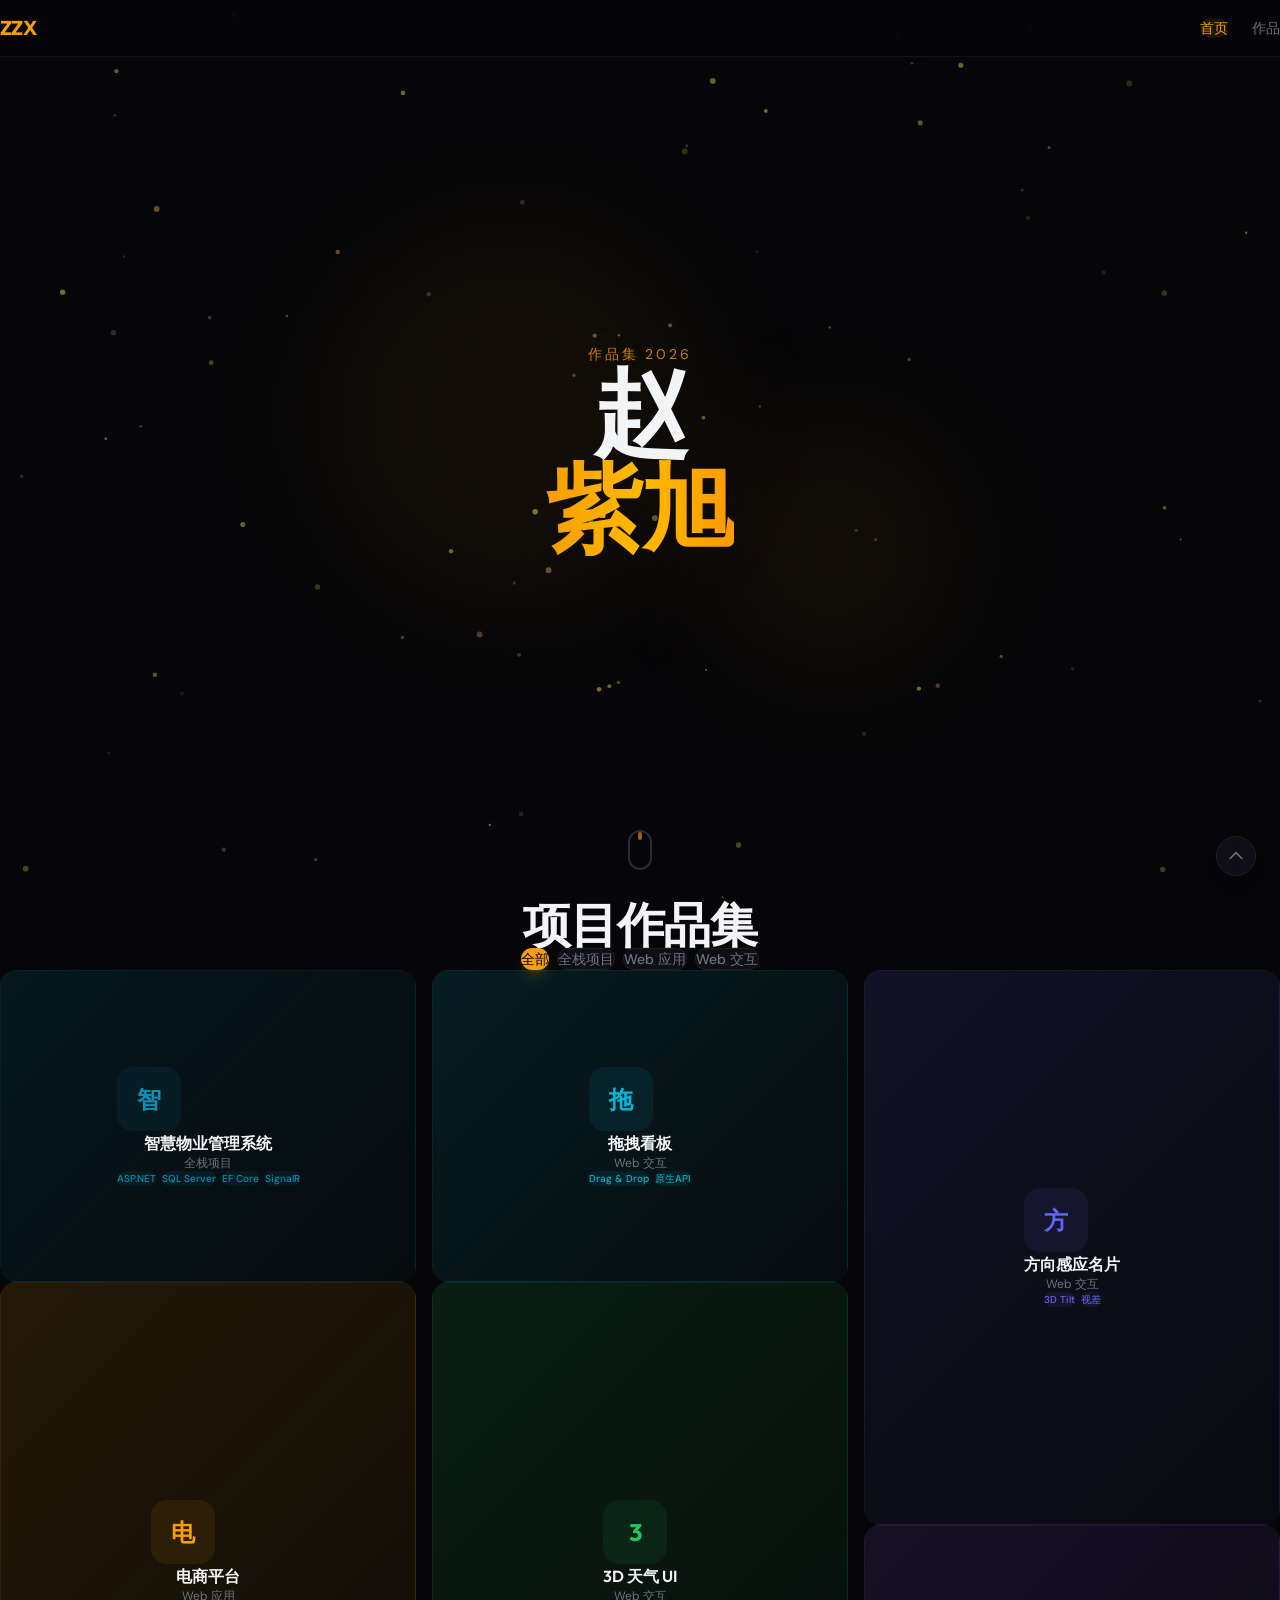
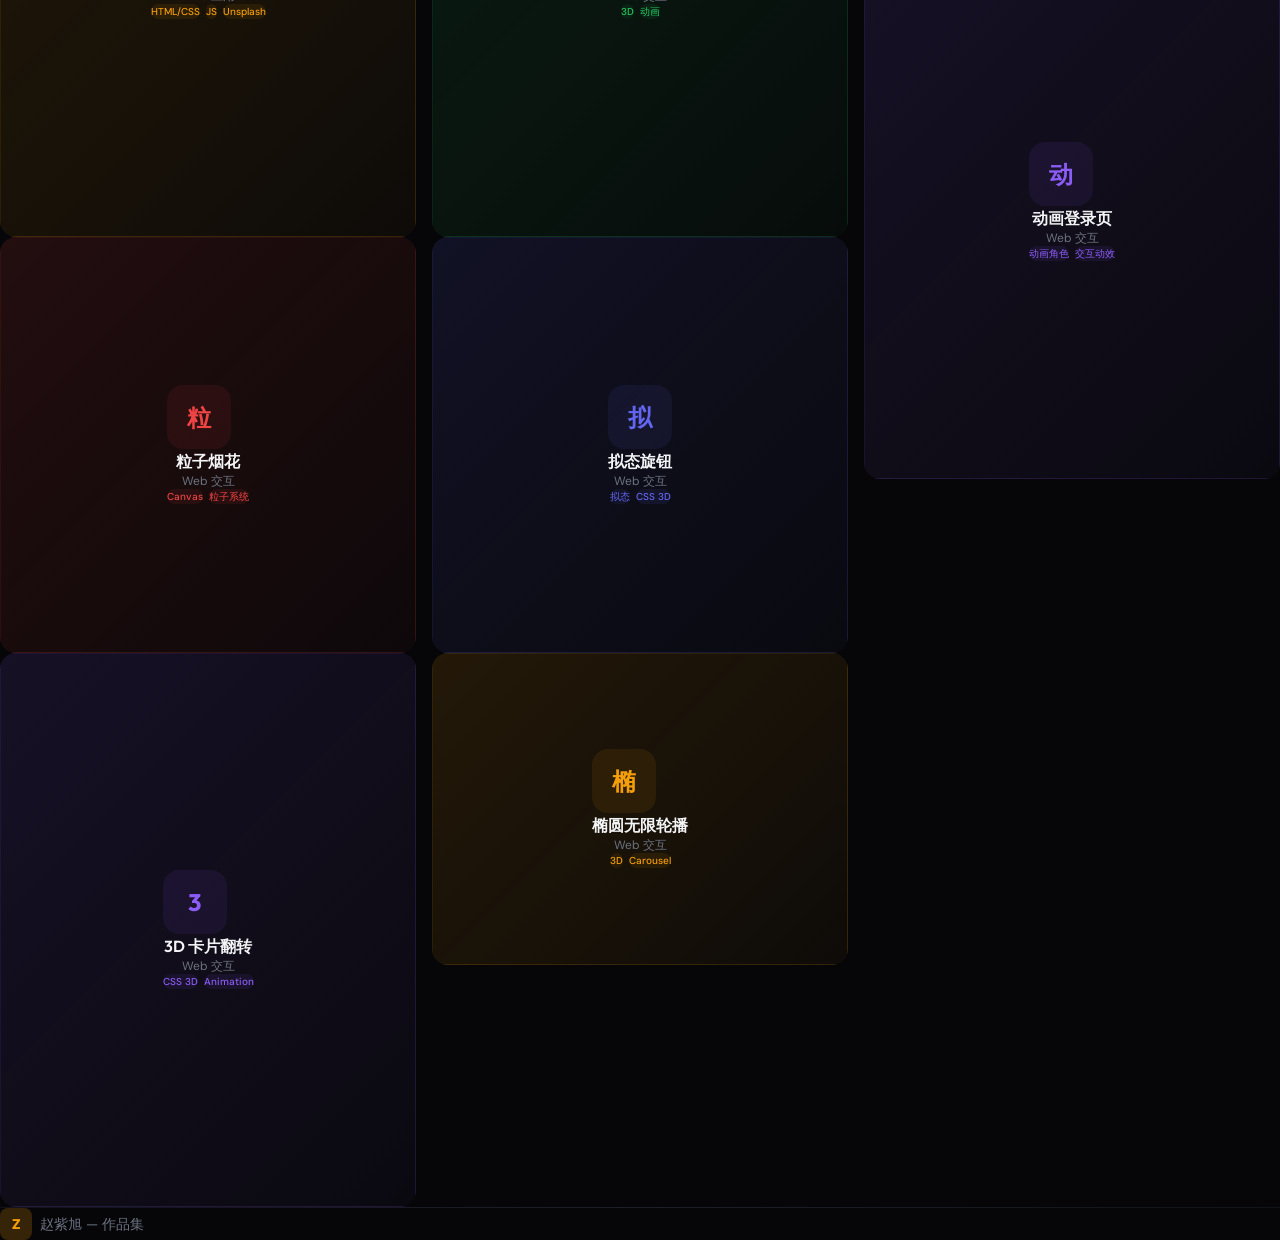
==== commit 7ce1a524: "fix: navbar rewrite - ZZX left, nav right" ====
--- a/index.html
+++ b/index.html
@@ -6,8 +6,8 @@
     <meta name="viewport" content="width=device-width, initial-scale=1.0" />
     <title>Zhao Zixu - Frontend Portfolio</title>
     <meta name="description" content="赵紫旭 - 前端开发工程师作品集" />
-    <script type="module" crossorigin src="./assets/index-DHhqsUMu.js"></script>
-    <link rel="stylesheet" crossorigin href="./assets/index-D1EvgcJS.css">
+    <script type="module" crossorigin src="./assets/index-DkoToKxH.js"></script>
+    <link rel="stylesheet" crossorigin href="./assets/index-CXh5TkeS.css">
   </head>
   <body>
     <div id="root"></div>
--- a/assets/index-CXh5TkeS.css
+++ b/assets/index-CXh5TkeS.css
@@ -0,0 +1 @@
+@import "https://fonts.googleapis.com/css2?family=Outfit:wght@300;400;500;600;700;800&family=DM+Sans:opsz,wght@9..40,300;9..40,400;9..40,500;9..40,600&display=swap";@layer components;@layer properties{@supports (((-webkit-hyphens:none)) and (not (margin-trim:inline))) or ((-moz-orient:inline) and (not (color:rgb(from red r g b)))){*,:before,:after,::backdrop{--tw-translate-x:0;--tw-translate-y:0;--tw-translate-z:0;--tw-rotate-x:initial;--tw-rotate-y:initial;--tw-rotate-z:initial;--tw-skew-x:initial;--tw-skew-y:initial;--tw-space-y-reverse:0;--tw-border-style:solid;--tw-gradient-position:initial;--tw-gradient-from:#0000;--tw-gradient-via:#0000;--tw-gradient-to:#0000;--tw-gradient-stops:initial;--tw-gradient-via-stops:initial;--tw-gradient-from-position:0%;--tw-gradient-via-position:50%;--tw-gradient-to-position:100%;--tw-leading:initial;--tw-font-weight:initial;--tw-tracking:initial;--tw-shadow:0 0 #0000;--tw-shadow-color:initial;--tw-shadow-alpha:100%;--tw-inset-shadow:0 0 #0000;--tw-inset-shadow-color:initial;--tw-inset-shadow-alpha:100%;--tw-ring-color:initial;--tw-ring-shadow:0 0 #0000;--tw-inset-ring-color:initial;--tw-inset-ring-shadow:0 0 #0000;--tw-ring-inset:initial;--tw-ring-offset-width:0px;--tw-ring-offset-color:#fff;--tw-ring-offset-shadow:0 0 #0000;--tw-outline-style:solid;--tw-blur:initial;--tw-brightness:initial;--tw-contrast:initial;--tw-grayscale:initial;--tw-hue-rotate:initial;--tw-invert:initial;--tw-opacity:initial;--tw-saturate:initial;--tw-sepia:initial;--tw-drop-shadow:initial;--tw-drop-shadow-color:initial;--tw-drop-shadow-alpha:100%;--tw-drop-shadow-size:initial;--tw-backdrop-blur:initial;--tw-backdrop-brightness:initial;--tw-backdrop-contrast:initial;--tw-backdrop-grayscale:initial;--tw-backdrop-hue-rotate:initial;--tw-backdrop-invert:initial;--tw-backdrop-opacity:initial;--tw-backdrop-saturate:initial;--tw-backdrop-sepia:initial;--tw-duration:initial;--tw-ease:initial;--tw-scale-x:1;--tw-scale-y:1;--tw-scale-z:1}}}@layer theme{:root,:host{--font-sans:ui-sans-serif, system-ui, sans-serif, "Apple Color Emoji", "Segoe UI Emoji", "Segoe UI Symbol", "Noto Color Emoji";--font-mono:ui-monospace, SFMono-Regular, Menlo, Monaco, Consolas, "Liberation Mono", "Courier New", monospace;--color-red-400:oklch(70.4% .191 22.216);--color-red-500:oklch(63.7% .237 25.331);--color-amber-100:oklch(96.2% .059 95.617);--color-amber-200:oklch(92.4% .12 95.746);--color-amber-400:oklch(82.8% .189 84.429);--color-amber-500:oklch(76.9% .188 70.08);--color-emerald-400:oklch(76.5% .177 163.223);--color-emerald-500:oklch(69.6% .17 162.48);--color-white:#fff;--spacing:.25rem;--container-lg:32rem;--container-xl:36rem;--container-2xl:42rem;--container-7xl:80rem;--text-xs:.75rem;--text-xs--line-height:calc(1 / .75);--text-sm:.875rem;--text-sm--line-height:calc(1.25 / .875);--text-lg:1.125rem;--text-lg--line-height:calc(1.75 / 1.125);--text-xl:1.25rem;--text-xl--line-height:calc(1.75 / 1.25);--text-2xl:1.5rem;--text-2xl--line-height:calc(2 / 1.5);--text-4xl:2.25rem;--text-4xl--line-height:calc(2.5 / 2.25);--text-5xl:3rem;--text-5xl--line-height:1;--text-7xl:4.5rem;--text-7xl--line-height:1;--text-8xl:6rem;--text-8xl--line-height:1;--font-weight-medium:500;--font-weight-semibold:600;--font-weight-bold:700;--font-weight-extrabold:800;--tracking-tight:-.025em;--tracking-wide:.025em;--tracking-widest:.1em;--leading-relaxed:1.625;--radius-lg:.5rem;--radius-xl:.75rem;--radius-2xl:1rem;--radius-3xl:1.5rem;--ease-in-out:cubic-bezier(.4, 0, .2, 1);--animate-pulse:pulse 2s cubic-bezier(.4, 0, .6, 1) infinite;--blur-md:12px;--blur-xl:24px;--blur-3xl:64px;--default-transition-duration:.15s;--default-transition-timing-function:cubic-bezier(.4, 0, .2, 1);--default-font-family:var(--font-sans);--default-mono-font-family:var(--font-mono);--font-outfit:"Outfit", sans-serif;--font-dm:"DM Sans", sans-serif;--color-surface:#060608;--color-surface-card:#0e0e14;--color-surface-elevated:#16161f;--color-border:#1e1e2a;--color-border-light:#2a2a3a;--color-accent:#f59e0b;--color-muted:#6b7280;--color-text:#d1d5db;--color-text-heading:#f3f4f6}}@layer base{*,:after,:before,::backdrop{box-sizing:border-box;border:0 solid;margin:0;padding:0}::file-selector-button{box-sizing:border-box;border:0 solid;margin:0;padding:0}html,:host{-webkit-text-size-adjust:100%;tab-size:4;line-height:1.5;font-family:var(--default-font-family,ui-sans-serif, system-ui, sans-serif, "Apple Color Emoji", "Segoe UI Emoji", "Segoe UI Symbol", "Noto Color Emoji");font-feature-settings:var(--default-font-feature-settings,normal);font-variation-settings:var(--default-font-variation-settings,normal);-webkit-tap-highlight-color:transparent}hr{height:0;color:inherit;border-top-width:1px}abbr:where([title]){-webkit-text-decoration:underline dotted;text-decoration:underline dotted}h1,h2,h3,h4,h5,h6{font-size:inherit;font-weight:inherit}a{color:inherit;-webkit-text-decoration:inherit;-webkit-text-decoration:inherit;-webkit-text-decoration:inherit;-webkit-text-decoration:inherit;text-decoration:inherit}b,strong{font-weight:bolder}code,kbd,samp,pre{font-family:var(--default-mono-font-family,ui-monospace, SFMono-Regular, Menlo, Monaco, Consolas, "Liberation Mono", "Courier New", monospace);font-feature-settings:var(--default-mono-font-feature-settings,normal);font-variation-settings:var(--default-mono-font-variation-settings,normal);font-size:1em}small{font-size:80%}sub,sup{vertical-align:baseline;font-size:75%;line-height:0;position:relative}sub{bottom:-.25em}sup{top:-.5em}table{text-indent:0;border-color:inherit;border-collapse:collapse}:-moz-focusring{outline:auto}progress{vertical-align:baseline}summary{display:list-item}ol,ul,menu{list-style:none}img,svg,video,canvas,audio,iframe,embed,object{vertical-align:middle;display:block}img,video{max-width:100%;height:auto}button,input,select,optgroup,textarea{font:inherit;font-feature-settings:inherit;font-variation-settings:inherit;letter-spacing:inherit;color:inherit;opacity:1;background-color:#0000;border-radius:0}::file-selector-button{font:inherit;font-feature-settings:inherit;font-variation-settings:inherit;letter-spacing:inherit;color:inherit;opacity:1;background-color:#0000;border-radius:0}:where(select:is([multiple],[size])) optgroup{font-weight:bolder}:where(select:is([multiple],[size])) optgroup option{padding-inline-start:20px}::file-selector-button{margin-inline-end:4px}::placeholder{opacity:1}@supports (not ((-webkit-appearance:-apple-pay-button))) or (contain-intrinsic-size:1px){::placeholder{color:currentColor}@supports (color:color-mix(in lab, red, red)){::placeholder{color:color-mix(in oklab, currentcolor 50%, transparent)}}}textarea{resize:vertical}::-webkit-search-decoration{-webkit-appearance:none}::-webkit-date-and-time-value{min-height:1lh;text-align:inherit}::-webkit-datetime-edit{display:inline-flex}::-webkit-datetime-edit-fields-wrapper{padding:0}::-webkit-datetime-edit{padding-block:0}::-webkit-datetime-edit-year-field{padding-block:0}::-webkit-datetime-edit-month-field{padding-block:0}::-webkit-datetime-edit-day-field{padding-block:0}::-webkit-datetime-edit-hour-field{padding-block:0}::-webkit-datetime-edit-minute-field{padding-block:0}::-webkit-datetime-edit-second-field{padding-block:0}::-webkit-datetime-edit-millisecond-field{padding-block:0}::-webkit-datetime-edit-meridiem-field{padding-block:0}::-webkit-calendar-picker-indicator{line-height:1}:-moz-ui-invalid{box-shadow:none}button,input:where([type=button],[type=reset],[type=submit]){appearance:button}::file-selector-button{appearance:button}::-webkit-inner-spin-button{height:auto}::-webkit-outer-spin-button{height:auto}[hidden]:where(:not([hidden=until-found])){display:none!important}}@layer utilities{.pointer-events-none{pointer-events:none}.visible{visibility:visible}.absolute{position:absolute}.fixed{position:fixed}.relative{position:relative}.inset-0{inset:calc(var(--spacing) * 0)}.inset-x-0{inset-inline:calc(var(--spacing) * 0)}.top-0{top:calc(var(--spacing) * 0)}.top-0\.5{top:calc(var(--spacing) * .5)}.top-1\/4{top:25%}.top-4{top:calc(var(--spacing) * 4)}.right-0{right:calc(var(--spacing) * 0)}.right-1\/4{right:25%}.right-4{right:calc(var(--spacing) * 4)}.right-6{right:calc(var(--spacing) * 6)}.bottom-1\/4{bottom:25%}.bottom-4{bottom:calc(var(--spacing) * 4)}.bottom-6{bottom:calc(var(--spacing) * 6)}.bottom-8{bottom:calc(var(--spacing) * 8)}.left-0{left:calc(var(--spacing) * 0)}.left-0\.5{left:calc(var(--spacing) * .5)}.left-1\/2{left:50%}.left-1\/4{left:25%}.left-4{left:calc(var(--spacing) * 4)}.z-10{z-index:10}.z-40{z-index:40}.z-50{z-index:50}.container{width:100%}@media (width>=40rem){.container{max-width:40rem}}@media (width>=48rem){.container{max-width:48rem}}@media (width>=64rem){.container{max-width:64rem}}@media (width>=80rem){.container{max-width:80rem}}@media (width>=96rem){.container{max-width:96rem}}.mx-3{margin-inline:calc(var(--spacing) * 3)}.mx-auto{margin-inline:auto}.mt-0\.5{margin-top:calc(var(--spacing) * .5)}.mt-1{margin-top:calc(var(--spacing) * 1)}.mt-1\.5{margin-top:calc(var(--spacing) * 1.5)}.mt-2{margin-top:calc(var(--spacing) * 2)}.mt-3{margin-top:calc(var(--spacing) * 3)}.mt-4{margin-top:calc(var(--spacing) * 4)}.mt-6{margin-top:calc(var(--spacing) * 6)}.mt-8{margin-top:calc(var(--spacing) * 8)}.mb-1{margin-bottom:calc(var(--spacing) * 1)}.mb-2{margin-bottom:calc(var(--spacing) * 2)}.mb-3{margin-bottom:calc(var(--spacing) * 3)}.mb-4{margin-bottom:calc(var(--spacing) * 4)}.mb-5{margin-bottom:calc(var(--spacing) * 5)}.mb-6{margin-bottom:calc(var(--spacing) * 6)}.mb-8{margin-bottom:calc(var(--spacing) * 8)}.mb-12{margin-bottom:calc(var(--spacing) * 12)}.mb-16{margin-bottom:calc(var(--spacing) * 16)}.block{display:block}.flex{display:flex}.grid{display:grid}.hidden{display:none}.aspect-\[3\/4\]{aspect-ratio:3/4}.aspect-\[4\/3\]{aspect-ratio:4/3}.aspect-square{aspect-ratio:1}.h-0\.5{height:calc(var(--spacing) * .5)}.h-1{height:calc(var(--spacing) * 1)}.h-2{height:calc(var(--spacing) * 2)}.h-4{height:calc(var(--spacing) * 4)}.h-5{height:calc(var(--spacing) * 5)}.h-6{height:calc(var(--spacing) * 6)}.h-7{height:calc(var(--spacing) * 7)}.h-8{height:calc(var(--spacing) * 8)}.h-10{height:calc(var(--spacing) * 10)}.h-12{height:calc(var(--spacing) * 12)}.h-14{height:calc(var(--spacing) * 14)}.h-16{height:calc(var(--spacing) * 16)}.h-20{height:calc(var(--spacing) * 20)}.h-24{height:calc(var(--spacing) * 24)}.h-64{height:calc(var(--spacing) * 64)}.h-96{height:calc(var(--spacing) * 96)}.h-full{height:100%}.h-px{height:1px}.\!min-h-0{min-height:calc(var(--spacing) * 0)!important}.min-h-dvh{min-height:100dvh}.min-h-screen{min-height:100vh}.w-1{width:calc(var(--spacing) * 1)}.w-1\/4{width:25%}.w-4{width:calc(var(--spacing) * 4)}.w-5{width:calc(var(--spacing) * 5)}.w-6{width:calc(var(--spacing) * 6)}.w-8{width:calc(var(--spacing) * 8)}.w-10{width:calc(var(--spacing) * 10)}.w-12{width:calc(var(--spacing) * 12)}.w-14{width:calc(var(--spacing) * 14)}.w-16{width:calc(var(--spacing) * 16)}.w-20{width:calc(var(--spacing) * 20)}.w-24{width:calc(var(--spacing) * 24)}.w-64{width:calc(var(--spacing) * 64)}.w-96{width:calc(var(--spacing) * 96)}.w-full{width:100%}.\!max-w-xl{max-width:var(--container-xl)!important}.max-w-2xl{max-width:var(--container-2xl)}.max-w-7xl{max-width:var(--container-7xl)}.max-w-lg{max-width:var(--container-lg)}.flex-1{flex:1}.shrink-0{flex-shrink:0}.origin-left{transform-origin:0}.-translate-x-1\/2{--tw-translate-x:calc(calc(1 / 2 * 100%) * -1);translate:var(--tw-translate-x) var(--tw-translate-y)}.transform{transform:var(--tw-rotate-x,) var(--tw-rotate-y,) var(--tw-rotate-z,) var(--tw-skew-x,) var(--tw-skew-y,)}.animate-pulse{animation:var(--animate-pulse)}.cursor-pointer{cursor:pointer}.resize{resize:both}.columns-1{columns:1}.break-inside-avoid{break-inside:avoid}.grid-cols-1{grid-template-columns:repeat(1,minmax(0,1fr))}.grid-cols-2{grid-template-columns:repeat(2,minmax(0,1fr))}.flex-col{flex-direction:column}.flex-wrap{flex-wrap:wrap}.items-center{align-items:center}.items-start{align-items:flex-start}.justify-between{justify-content:space-between}.justify-center{justify-content:center}.justify-end{justify-content:flex-end}.gap-1\.5{gap:calc(var(--spacing) * 1.5)}.gap-2{gap:calc(var(--spacing) * 2)}.gap-3{gap:calc(var(--spacing) * 3)}.gap-4{gap:calc(var(--spacing) * 4)}.gap-5{gap:calc(var(--spacing) * 5)}.gap-6{gap:calc(var(--spacing) * 6)}:where(.space-y-1>:not(:last-child)){--tw-space-y-reverse:0;margin-block-start:calc(calc(var(--spacing) * 1) * var(--tw-space-y-reverse));margin-block-end:calc(calc(var(--spacing) * 1) * calc(1 - var(--tw-space-y-reverse)))}:where(.space-y-2>:not(:last-child)){--tw-space-y-reverse:0;margin-block-start:calc(calc(var(--spacing) * 2) * var(--tw-space-y-reverse));margin-block-end:calc(calc(var(--spacing) * 2) * calc(1 - var(--tw-space-y-reverse)))}:where(.space-y-3>:not(:last-child)){--tw-space-y-reverse:0;margin-block-start:calc(calc(var(--spacing) * 3) * var(--tw-space-y-reverse));margin-block-end:calc(calc(var(--spacing) * 3) * calc(1 - var(--tw-space-y-reverse)))}:where(.space-y-4>:not(:last-child)){--tw-space-y-reverse:0;margin-block-start:calc(calc(var(--spacing) * 4) * var(--tw-space-y-reverse));margin-block-end:calc(calc(var(--spacing) * 4) * calc(1 - var(--tw-space-y-reverse)))}:where(.space-y-6>:not(:last-child)){--tw-space-y-reverse:0;margin-block-start:calc(calc(var(--spacing) * 6) * var(--tw-space-y-reverse));margin-block-end:calc(calc(var(--spacing) * 6) * calc(1 - var(--tw-space-y-reverse)))}.overflow-hidden{overflow:hidden}.rounded{border-radius:.25rem}.rounded-2xl{border-radius:var(--radius-2xl)}.rounded-3xl{border-radius:var(--radius-3xl)}.rounded-full{border-radius:3.40282e38px}.rounded-lg{border-radius:var(--radius-lg)}.rounded-xl{border-radius:var(--radius-xl)}.border{border-style:var(--tw-border-style);border-width:1px}.border-2{border-style:var(--tw-border-style);border-width:2px}.border-t{border-top-style:var(--tw-border-style);border-top-width:1px}.border-b{border-bottom-style:var(--tw-border-style);border-bottom-width:1px}.border-dashed{--tw-border-style:dashed;border-style:dashed}.border-accent{border-color:var(--color-accent)}.border-amber-200{border-color:var(--color-amber-200)}.border-amber-500\/50{border-color:#f99c0080}@supports (color:color-mix(in lab, red, red)){.border-amber-500\/50{border-color:color-mix(in oklab, var(--color-amber-500) 50%, transparent)}}.border-border{border-color:var(--color-border)}.border-border-light{border-color:var(--color-border-light)}.border-border\/30{border-color:#1e1e2a4d}@supports (color:color-mix(in lab, red, red)){.border-border\/30{border-color:color-mix(in oklab, var(--color-border) 30%, transparent)}}.border-border\/50{border-color:#1e1e2a80}@supports (color:color-mix(in lab, red, red)){.border-border\/50{border-color:color-mix(in oklab, var(--color-border) 50%, transparent)}}.border-emerald-500\/50{border-color:#00bb7f80}@supports (color:color-mix(in lab, red, red)){.border-emerald-500\/50{border-color:color-mix(in oklab, var(--color-emerald-500) 50%, transparent)}}.border-red-500\/50{border-color:#fb2c3680}@supports (color:color-mix(in lab, red, red)){.border-red-500\/50{border-color:color-mix(in oklab, var(--color-red-500) 50%, transparent)}}.bg-accent{background-color:var(--color-accent)}.bg-accent\/5{background-color:#f59e0b0d}@supports (color:color-mix(in lab, red, red)){.bg-accent\/5{background-color:color-mix(in oklab, var(--color-accent) 5%, transparent)}}.bg-accent\/10{background-color:#f59e0b1a}@supports (color:color-mix(in lab, red, red)){.bg-accent\/10{background-color:color-mix(in oklab, var(--color-accent) 10%, transparent)}}.bg-accent\/20{background-color:#f59e0b33}@supports (color:color-mix(in lab, red, red)){.bg-accent\/20{background-color:color-mix(in oklab, var(--color-accent) 20%, transparent)}}.bg-accent\/60{background-color:#f59e0b99}@supports (color:color-mix(in lab, red, red)){.bg-accent\/60{background-color:color-mix(in oklab, var(--color-accent) 60%, transparent)}}.bg-amber-100{background-color:var(--color-amber-100)}.bg-amber-500{background-color:var(--color-amber-500)}.bg-amber-500\/5{background-color:#f99c000d}@supports (color:color-mix(in lab, red, red)){.bg-amber-500\/5{background-color:color-mix(in oklab, var(--color-amber-500) 5%, transparent)}}.bg-emerald-500\/10{background-color:#00bb7f1a}@supports (color:color-mix(in lab, red, red)){.bg-emerald-500\/10{background-color:color-mix(in oklab, var(--color-emerald-500) 10%, transparent)}}.bg-surface{background-color:var(--color-surface)}.bg-surface-card{background-color:var(--color-surface-card)}.bg-surface-elevated{background-color:var(--color-surface-elevated)}.bg-surface\/80{background-color:#060608cc}@supports (color:color-mix(in lab, red, red)){.bg-surface\/80{background-color:color-mix(in oklab, var(--color-surface) 80%, transparent)}}.bg-surface\/90{background-color:#060608e6}@supports (color:color-mix(in lab, red, red)){.bg-surface\/90{background-color:color-mix(in oklab, var(--color-surface) 90%, transparent)}}.bg-gradient-to-b{--tw-gradient-position:to bottom in oklab;background-image:linear-gradient(var(--tw-gradient-stops))}.bg-gradient-to-r{--tw-gradient-position:to right in oklab;background-image:linear-gradient(var(--tw-gradient-stops))}.bg-gradient-to-t{--tw-gradient-position:to top in oklab;background-image:linear-gradient(var(--tw-gradient-stops))}.from-accent{--tw-gradient-from:var(--color-accent);--tw-gradient-stops:var(--tw-gradient-via-stops,var(--tw-gradient-position), var(--tw-gradient-from) var(--tw-gradient-from-position), var(--tw-gradient-to) var(--tw-gradient-to-position))}.from-surface{--tw-gradient-from:var(--color-surface);--tw-gradient-stops:var(--tw-gradient-via-stops,var(--tw-gradient-position), var(--tw-gradient-from) var(--tw-gradient-from-position), var(--tw-gradient-to) var(--tw-gradient-to-position))}.from-surface\/80{--tw-gradient-from:#060608cc}@supports (color:color-mix(in lab, red, red)){.from-surface\/80{--tw-gradient-from:color-mix(in oklab, var(--color-surface) 80%, transparent)}}.from-surface\/80{--tw-gradient-stops:var(--tw-gradient-via-stops,var(--tw-gradient-position), var(--tw-gradient-from) var(--tw-gradient-from-position), var(--tw-gradient-to) var(--tw-gradient-to-position))}.from-transparent{--tw-gradient-from:transparent;--tw-gradient-stops:var(--tw-gradient-via-stops,var(--tw-gradient-position), var(--tw-gradient-from) var(--tw-gradient-from-position), var(--tw-gradient-to) var(--tw-gradient-to-position))}.via-amber-400{--tw-gradient-via:var(--color-amber-400);--tw-gradient-via-stops:var(--tw-gradient-position), var(--tw-gradient-from) var(--tw-gradient-from-position), var(--tw-gradient-via) var(--tw-gradient-via-position), var(--tw-gradient-to) var(--tw-gradient-to-position);--tw-gradient-stops:var(--tw-gradient-via-stops)}.via-border{--tw-gradient-via:var(--color-border);--tw-gradient-via-stops:var(--tw-gradient-position), var(--tw-gradient-from) var(--tw-gradient-from-position), var(--tw-gradient-via) var(--tw-gradient-via-position), var(--tw-gradient-to) var(--tw-gradient-to-position);--tw-gradient-stops:var(--tw-gradient-via-stops)}.via-surface\/95{--tw-gradient-via:#060608f2}@supports (color:color-mix(in lab, red, red)){.via-surface\/95{--tw-gradient-via:color-mix(in oklab, var(--color-surface) 95%, transparent)}}.via-surface\/95{--tw-gradient-via-stops:var(--tw-gradient-position), var(--tw-gradient-from) var(--tw-gradient-from-position), var(--tw-gradient-via) var(--tw-gradient-via-position), var(--tw-gradient-to) var(--tw-gradient-to-position);--tw-gradient-stops:var(--tw-gradient-via-stops)}.to-amber-500{--tw-gradient-to:var(--color-amber-500);--tw-gradient-stops:var(--tw-gradient-via-stops,var(--tw-gradient-position), var(--tw-gradient-from) var(--tw-gradient-from-position), var(--tw-gradient-to) var(--tw-gradient-to-position))}.to-surface{--tw-gradient-to:var(--color-surface);--tw-gradient-stops:var(--tw-gradient-via-stops,var(--tw-gradient-position), var(--tw-gradient-from) var(--tw-gradient-from-position), var(--tw-gradient-to) var(--tw-gradient-to-position))}.to-transparent{--tw-gradient-to:transparent;--tw-gradient-stops:var(--tw-gradient-via-stops,var(--tw-gradient-position), var(--tw-gradient-from) var(--tw-gradient-from-position), var(--tw-gradient-to) var(--tw-gradient-to-position))}.bg-clip-text{-webkit-background-clip:text;background-clip:text}.mask-repeat{-webkit-mask-repeat:repeat;mask-repeat:repeat}.object-cover{object-fit:cover}.p-1\.5{padding:calc(var(--spacing) * 1.5)}.p-6{padding:calc(var(--spacing) * 6)}.p-8{padding:calc(var(--spacing) * 8)}.p-12{padding:calc(var(--spacing) * 12)}.px-2{padding-inline:calc(var(--spacing) * 2)}.px-3{padding-inline:calc(var(--spacing) * 3)}.px-4{padding-inline:calc(var(--spacing) * 4)}.px-5{padding-inline:calc(var(--spacing) * 5)}.px-6{padding-inline:calc(var(--spacing) * 6)}.px-8{padding-inline:calc(var(--spacing) * 8)}.\!py-16{padding-block:calc(var(--spacing) * 16)!important}.py-0\.5{padding-block:calc(var(--spacing) * .5)}.py-1{padding-block:calc(var(--spacing) * 1)}.py-2{padding-block:calc(var(--spacing) * 2)}.py-2\.5{padding-block:calc(var(--spacing) * 2.5)}.py-3{padding-block:calc(var(--spacing) * 3)}.py-8{padding-block:calc(var(--spacing) * 8)}.py-24{padding-block:calc(var(--spacing) * 24)}.text-center{text-align:center}.font-dm{font-family:var(--font-dm)}.font-mono{font-family:var(--font-mono)}.font-outfit{font-family:var(--font-outfit)}.text-2xl{font-size:var(--text-2xl);line-height:var(--tw-leading,var(--text-2xl--line-height))}.text-4xl{font-size:var(--text-4xl);line-height:var(--tw-leading,var(--text-4xl--line-height))}.text-5xl{font-size:var(--text-5xl);line-height:var(--tw-leading,var(--text-5xl--line-height))}.text-lg{font-size:var(--text-lg);line-height:var(--tw-leading,var(--text-lg--line-height))}.text-sm{font-size:var(--text-sm);line-height:var(--tw-leading,var(--text-sm--line-height))}.text-xl{font-size:var(--text-xl);line-height:var(--tw-leading,var(--text-xl--line-height))}.text-xs{font-size:var(--text-xs);line-height:var(--tw-leading,var(--text-xs--line-height))}.text-\[10px\]{font-size:10px}.leading-none{--tw-leading:1;line-height:1}.leading-relaxed{--tw-leading:var(--leading-relaxed);line-height:var(--leading-relaxed)}.font-bold{--tw-font-weight:var(--font-weight-bold);font-weight:var(--font-weight-bold)}.font-extrabold{--tw-font-weight:var(--font-weight-extrabold);font-weight:var(--font-weight-extrabold)}.font-medium{--tw-font-weight:var(--font-weight-medium);font-weight:var(--font-weight-medium)}.font-semibold{--tw-font-weight:var(--font-weight-semibold);font-weight:var(--font-weight-semibold)}.tracking-\[0\.2em\]{--tw-tracking:.2em;letter-spacing:.2em}.tracking-tight{--tw-tracking:var(--tracking-tight);letter-spacing:var(--tracking-tight)}.tracking-wide{--tw-tracking:var(--tracking-wide);letter-spacing:var(--tracking-wide)}.tracking-widest{--tw-tracking:var(--tracking-widest);letter-spacing:var(--tracking-widest)}.text-accent{color:var(--color-accent)}.text-accent\/80{color:#f59e0bcc}@supports (color:color-mix(in lab, red, red)){.text-accent\/80{color:color-mix(in oklab, var(--color-accent) 80%, transparent)}}.text-amber-400{color:var(--color-amber-400)}.text-emerald-400{color:var(--color-emerald-400)}.text-muted{color:var(--color-muted)}.text-red-400{color:var(--color-red-400)}.text-surface{color:var(--color-surface)}.text-text{color:var(--color-text)}.text-text-heading{color:var(--color-text-heading)}.text-text\/70{color:#d1d5dbb3}@supports (color:color-mix(in lab, red, red)){.text-text\/70{color:color-mix(in oklab, var(--color-text) 70%, transparent)}}.text-text\/80{color:#d1d5dbcc}@supports (color:color-mix(in lab, red, red)){.text-text\/80{color:color-mix(in oklab, var(--color-text) 80%, transparent)}}.text-transparent{color:#0000}.text-white{color:var(--color-white)}.accent-accent{accent-color:var(--color-accent)}.opacity-0{opacity:0}.shadow-lg{--tw-shadow:0 10px 15px -3px var(--tw-shadow-color,#0000001a), 0 4px 6px -4px var(--tw-shadow-color,#0000001a);box-shadow:var(--tw-inset-shadow), var(--tw-inset-ring-shadow), var(--tw-ring-offset-shadow), var(--tw-ring-shadow), var(--tw-shadow)}.shadow-md{--tw-shadow:0 4px 6px -1px var(--tw-shadow-color,#0000001a), 0 2px 4px -2px var(--tw-shadow-color,#0000001a);box-shadow:var(--tw-inset-shadow), var(--tw-inset-ring-shadow), var(--tw-ring-offset-shadow), var(--tw-ring-shadow), var(--tw-shadow)}.ring{--tw-ring-shadow:var(--tw-ring-inset,) 0 0 0 calc(1px + var(--tw-ring-offset-width)) var(--tw-ring-color,currentcolor);box-shadow:var(--tw-inset-shadow), var(--tw-inset-ring-shadow), var(--tw-ring-offset-shadow), var(--tw-ring-shadow), var(--tw-shadow)}.shadow-accent\/20{--tw-shadow-color:#f59e0b33}@supports (color:color-mix(in lab, red, red)){.shadow-accent\/20{--tw-shadow-color:color-mix(in oklab, color-mix(in oklab, var(--color-accent) 20%, transparent) var(--tw-shadow-alpha), transparent)}}.outline{outline-style:var(--tw-outline-style);outline-width:1px}.blur{--tw-blur:blur(8px);filter:var(--tw-blur,) var(--tw-brightness,) var(--tw-contrast,) var(--tw-grayscale,) var(--tw-hue-rotate,) var(--tw-invert,) var(--tw-saturate,) var(--tw-sepia,) var(--tw-drop-shadow,)}.blur-3xl{--tw-blur:blur(var(--blur-3xl));filter:var(--tw-blur,) var(--tw-brightness,) var(--tw-contrast,) var(--tw-grayscale,) var(--tw-hue-rotate,) var(--tw-invert,) var(--tw-saturate,) var(--tw-sepia,) var(--tw-drop-shadow,)}.filter{filter:var(--tw-blur,) var(--tw-brightness,) var(--tw-contrast,) var(--tw-grayscale,) var(--tw-hue-rotate,) var(--tw-invert,) var(--tw-saturate,) var(--tw-sepia,) var(--tw-drop-shadow,)}.backdrop-blur-md{--tw-backdrop-blur:blur(var(--blur-md));-webkit-backdrop-filter:var(--tw-backdrop-blur,) var(--tw-backdrop-brightness,) var(--tw-backdrop-contrast,) var(--tw-backdrop-grayscale,) var(--tw-backdrop-hue-rotate,) var(--tw-backdrop-invert,) var(--tw-backdrop-opacity,) var(--tw-backdrop-saturate,) var(--tw-backdrop-sepia,);backdrop-filter:var(--tw-backdrop-blur,) var(--tw-backdrop-brightness,) var(--tw-backdrop-contrast,) var(--tw-backdrop-grayscale,) var(--tw-backdrop-hue-rotate,) var(--tw-backdrop-invert,) var(--tw-backdrop-opacity,) var(--tw-backdrop-saturate,) var(--tw-backdrop-sepia,)}.backdrop-blur-xl{--tw-backdrop-blur:blur(var(--blur-xl));-webkit-backdrop-filter:var(--tw-backdrop-blur,) var(--tw-backdrop-brightness,) var(--tw-backdrop-contrast,) var(--tw-backdrop-grayscale,) var(--tw-backdrop-hue-rotate,) var(--tw-backdrop-invert,) var(--tw-backdrop-opacity,) var(--tw-backdrop-saturate,) var(--tw-backdrop-sepia,);backdrop-filter:var(--tw-backdrop-blur,) var(--tw-backdrop-brightness,) var(--tw-backdrop-contrast,) var(--tw-backdrop-grayscale,) var(--tw-backdrop-hue-rotate,) var(--tw-backdrop-invert,) var(--tw-backdrop-opacity,) var(--tw-backdrop-saturate,) var(--tw-backdrop-sepia,)}.backdrop-filter{-webkit-backdrop-filter:var(--tw-backdrop-blur,) var(--tw-backdrop-brightness,) var(--tw-backdrop-contrast,) var(--tw-backdrop-grayscale,) var(--tw-backdrop-hue-rotate,) var(--tw-backdrop-invert,) var(--tw-backdrop-opacity,) var(--tw-backdrop-saturate,) var(--tw-backdrop-sepia,);backdrop-filter:var(--tw-backdrop-blur,) var(--tw-backdrop-brightness,) var(--tw-backdrop-contrast,) var(--tw-backdrop-grayscale,) var(--tw-backdrop-hue-rotate,) var(--tw-backdrop-invert,) var(--tw-backdrop-opacity,) var(--tw-backdrop-saturate,) var(--tw-backdrop-sepia,)}.transition{transition-property:color,background-color,border-color,outline-color,text-decoration-color,fill,stroke,--tw-gradient-from,--tw-gradient-via,--tw-gradient-to,opacity,box-shadow,transform,translate,scale,rotate,filter,-webkit-backdrop-filter,backdrop-filter,display,content-visibility,overlay,pointer-events;transition-timing-function:var(--tw-ease,var(--default-transition-timing-function));transition-duration:var(--tw-duration,var(--default-transition-duration))}.transition-all{transition-property:all;transition-timing-function:var(--tw-ease,var(--default-transition-timing-function));transition-duration:var(--tw-duration,var(--default-transition-duration))}.transition-colors{transition-property:color,background-color,border-color,outline-color,text-decoration-color,fill,stroke,--tw-gradient-from,--tw-gradient-via,--tw-gradient-to;transition-timing-function:var(--tw-ease,var(--default-transition-timing-function));transition-duration:var(--tw-duration,var(--default-transition-duration))}.transition-opacity{transition-property:opacity;transition-timing-function:var(--tw-ease,var(--default-transition-timing-function));transition-duration:var(--tw-duration,var(--default-transition-duration))}.transition-transform{transition-property:transform,translate,scale,rotate;transition-timing-function:var(--tw-ease,var(--default-transition-timing-function));transition-duration:var(--tw-duration,var(--default-transition-duration))}.duration-300{--tw-duration:.3s;transition-duration:.3s}.duration-500{--tw-duration:.5s;transition-duration:.5s}.ease-in-out{--tw-ease:var(--ease-in-out);transition-timing-function:var(--ease-in-out)}.outline-none{--tw-outline-style:none;outline-style:none}@media (hover:hover){.group-hover\:scale-105:is(:where(.group):hover *){--tw-scale-x:105%;--tw-scale-y:105%;--tw-scale-z:105%;scale:var(--tw-scale-x) var(--tw-scale-y)}.group-hover\:scale-110:is(:where(.group):hover *){--tw-scale-x:110%;--tw-scale-y:110%;--tw-scale-z:110%;scale:var(--tw-scale-x) var(--tw-scale-y)}.group-hover\:rotate-6:is(:where(.group):hover *){rotate:6deg}.group-hover\:text-accent:is(:where(.group):hover *){color:var(--color-accent)}.group-hover\:opacity-100:is(:where(.group):hover *){opacity:1}}.last\:flex-none:last-child{flex:none}.last\:border-0:last-child{border-style:var(--tw-border-style);border-width:0}@media (hover:hover){.hover\:border-accent\/20:hover{border-color:#f59e0b33}@supports (color:color-mix(in lab, red, red)){.hover\:border-accent\/20:hover{border-color:color-mix(in oklab, var(--color-accent) 20%, transparent)}}.hover\:border-accent\/30:hover{border-color:#f59e0b4d}@supports (color:color-mix(in lab, red, red)){.hover\:border-accent\/30:hover{border-color:color-mix(in oklab, var(--color-accent) 30%, transparent)}}.hover\:border-accent\/50:hover{border-color:#f59e0b80}@supports (color:color-mix(in lab, red, red)){.hover\:border-accent\/50:hover{border-color:color-mix(in oklab, var(--color-accent) 50%, transparent)}}.hover\:border-border-light:hover{border-color:var(--color-border-light)}.hover\:bg-amber-400:hover{background-color:var(--color-amber-400)}.hover\:bg-surface-elevated:hover{background-color:var(--color-surface-elevated)}.hover\:text-accent:hover{color:var(--color-accent)}.hover\:text-text:hover{color:var(--color-text)}}.focus\:border-accent:focus{border-color:var(--color-accent)}.focus\:ring-1:focus{--tw-ring-shadow:var(--tw-ring-inset,) 0 0 0 calc(1px + var(--tw-ring-offset-width)) var(--tw-ring-color,currentcolor);box-shadow:var(--tw-inset-shadow), var(--tw-inset-ring-shadow), var(--tw-ring-offset-shadow), var(--tw-ring-shadow), var(--tw-shadow)}.focus\:ring-accent\/20:focus{--tw-ring-color:#f59e0b33}@supports (color:color-mix(in lab, red, red)){.focus\:ring-accent\/20:focus{--tw-ring-color:color-mix(in oklab, var(--color-accent) 20%, transparent)}}.disabled\:cursor-not-allowed:disabled{cursor:not-allowed}.disabled\:opacity-50:disabled{opacity:.5}@media (width>=40rem){.sm\:columns-2{columns:2}.sm\:grid-cols-2{grid-template-columns:repeat(2,minmax(0,1fr))}}@media (width>=48rem){.md\:grid-cols-4{grid-template-columns:repeat(4,minmax(0,1fr))}.md\:text-5xl{font-size:var(--text-5xl);line-height:var(--tw-leading,var(--text-5xl--line-height))}.md\:text-7xl{font-size:var(--text-7xl);line-height:var(--tw-leading,var(--text-7xl--line-height))}}@media (width>=64rem){.lg\:col-span-2{grid-column:span 2/span 2}.lg\:col-span-3{grid-column:span 3/span 3}.lg\:columns-3{columns:3}.lg\:grid-cols-3{grid-template-columns:repeat(3,minmax(0,1fr))}.lg\:grid-cols-5{grid-template-columns:repeat(5,minmax(0,1fr))}.lg\:text-8xl{font-size:var(--text-8xl);line-height:var(--tw-leading,var(--text-8xl--line-height))}}}*{box-sizing:border-box;margin:0;padding:0}html{scroll-behavior:smooth;background:var(--color-surface);color:var(--color-text);font-family:var(--font-dm)}body{overflow-x:hidden}::selection{color:#fff;background:#f59e0b4d}::-webkit-scrollbar{width:6px}::-webkit-scrollbar-track{background:var(--color-surface)}::-webkit-scrollbar-thumb{background:var(--color-border-light);border-radius:3px}::-webkit-scrollbar-thumb:hover{background:var(--color-accent)}@media (prefers-reduced-motion:reduce){*,:before,:after{transition-duration:.01ms!important;animation-duration:.01ms!important;animation-iteration-count:1!important}}@property --tw-translate-x{syntax:"*";inherits:false;initial-value:0}@property --tw-translate-y{syntax:"*";inherits:false;initial-value:0}@property --tw-translate-z{syntax:"*";inherits:false;initial-value:0}@property --tw-rotate-x{syntax:"*";inherits:false}@property --tw-rotate-y{syntax:"*";inherits:false}@property --tw-rotate-z{syntax:"*";inherits:false}@property --tw-skew-x{syntax:"*";inherits:false}@property --tw-skew-y{syntax:"*";inherits:false}@property --tw-space-y-reverse{syntax:"*";inherits:false;initial-value:0}@property --tw-border-style{syntax:"*";inherits:false;initial-value:solid}@property --tw-gradient-position{syntax:"*";inherits:false}@property --tw-gradient-from{syntax:"<color>";inherits:false;initial-value:#0000}@property --tw-gradient-via{syntax:"<color>";inherits:false;initial-value:#0000}@property --tw-gradient-to{syntax:"<color>";inherits:false;initial-value:#0000}@property --tw-gradient-stops{syntax:"*";inherits:false}@property --tw-gradient-via-stops{syntax:"*";inherits:false}@property --tw-gradient-from-position{syntax:"<length-percentage>";inherits:false;initial-value:0%}@property --tw-gradient-via-position{syntax:"<length-percentage>";inherits:false;initial-value:50%}@property --tw-gradient-to-position{syntax:"<length-percentage>";inherits:false;initial-value:100%}@property --tw-leading{syntax:"*";inherits:false}@property --tw-font-weight{syntax:"*";inherits:false}@property --tw-tracking{syntax:"*";inherits:false}@property --tw-shadow{syntax:"*";inherits:false;initial-value:0 0 #0000}@property --tw-shadow-color{syntax:"*";inherits:false}@property --tw-shadow-alpha{syntax:"<percentage>";inherits:false;initial-value:100%}@property --tw-inset-shadow{syntax:"*";inherits:false;initial-value:0 0 #0000}@property --tw-inset-shadow-color{syntax:"*";inherits:false}@property --tw-inset-shadow-alpha{syntax:"<percentage>";inherits:false;initial-value:100%}@property --tw-ring-color{syntax:"*";inherits:false}@property --tw-ring-shadow{syntax:"*";inherits:false;initial-value:0 0 #0000}@property --tw-inset-ring-color{syntax:"*";inherits:false}@property --tw-inset-ring-shadow{syntax:"*";inherits:false;initial-value:0 0 #0000}@property --tw-ring-inset{syntax:"*";inherits:false}@property --tw-ring-offset-width{syntax:"<length>";inherits:false;initial-value:0}@property --tw-ring-offset-color{syntax:"*";inherits:false;initial-value:#fff}@property --tw-ring-offset-shadow{syntax:"*";inherits:false;initial-value:0 0 #0000}@property --tw-outline-style{syntax:"*";inherits:false;initial-value:solid}@property --tw-blur{syntax:"*";inherits:false}@property --tw-brightness{syntax:"*";inherits:false}@property --tw-contrast{syntax:"*";inherits:false}@property --tw-grayscale{syntax:"*";inherits:false}@property --tw-hue-rotate{syntax:"*";inherits:false}@property --tw-invert{syntax:"*";inherits:false}@property --tw-opacity{syntax:"*";inherits:false}@property --tw-saturate{syntax:"*";inherits:false}@property --tw-sepia{syntax:"*";inherits:false}@property --tw-drop-shadow{syntax:"*";inherits:false}@property --tw-drop-shadow-color{syntax:"*";inherits:false}@property --tw-drop-shadow-alpha{syntax:"<percentage>";inherits:false;initial-value:100%}@property --tw-drop-shadow-size{syntax:"*";inherits:false}@property --tw-backdrop-blur{syntax:"*";inherits:false}@property --tw-backdrop-brightness{syntax:"*";inherits:false}@property --tw-backdrop-contrast{syntax:"*";inherits:false}@property --tw-backdrop-grayscale{syntax:"*";inherits:false}@property --tw-backdrop-hue-rotate{syntax:"*";inherits:false}@property --tw-backdrop-invert{syntax:"*";inherits:false}@property --tw-backdrop-opacity{syntax:"*";inherits:false}@property --tw-backdrop-saturate{syntax:"*";inherits:false}@property --tw-backdrop-sepia{syntax:"*";inherits:false}@property --tw-duration{syntax:"*";inherits:false}@property --tw-ease{syntax:"*";inherits:false}@property --tw-scale-x{syntax:"*";inherits:false;initial-value:1}@property --tw-scale-y{syntax:"*";inherits:false;initial-value:1}@property --tw-scale-z{syntax:"*";inherits:false;initial-value:1}@keyframes pulse{50%{opacity:.5}}
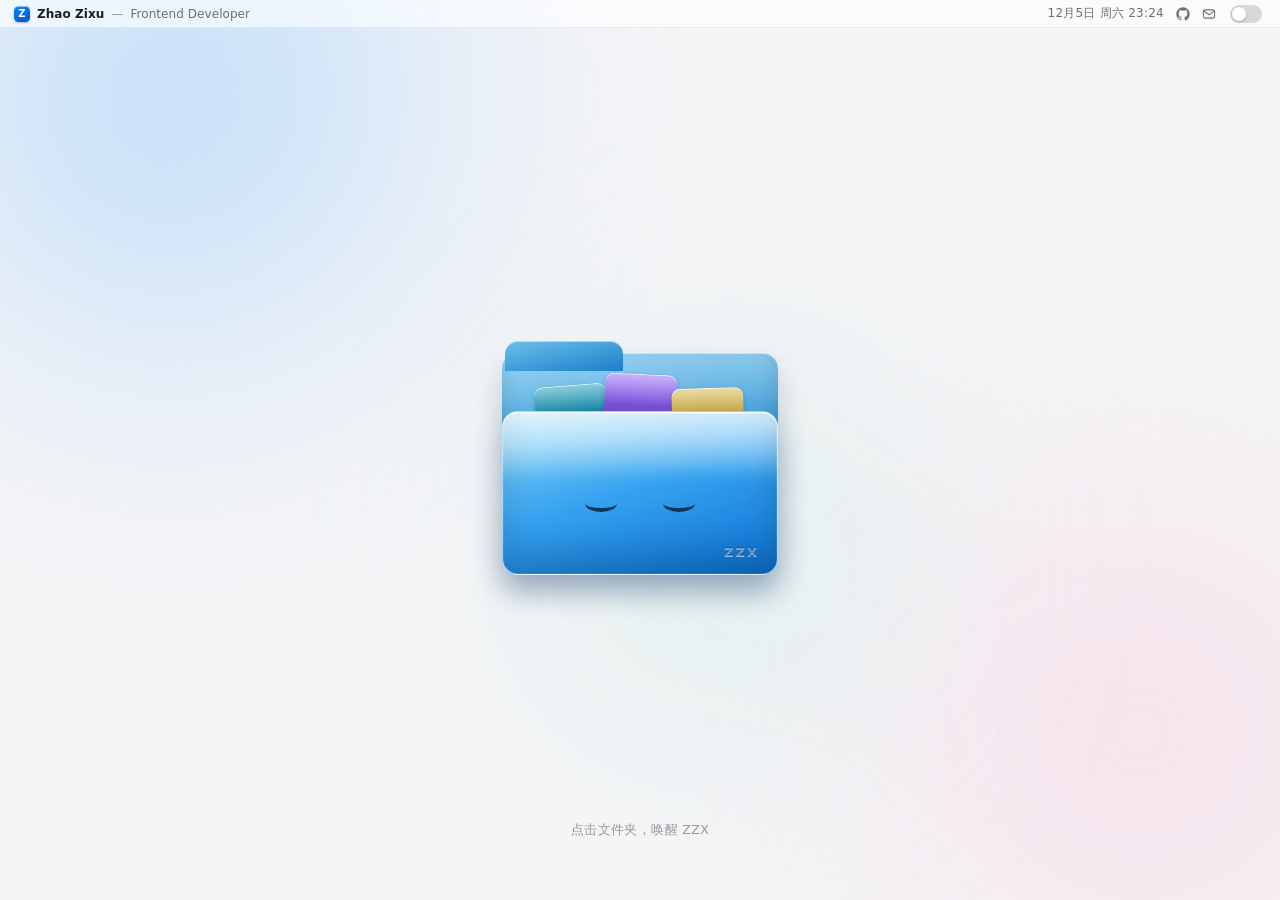
==== commit 5e6e1b71: "feat: 首页重构为 macOS 桌面 + 拟人化文件夹交互 用原生 HTML/CSS/JS 重写作品集首页，把「滚动浏览」改成「唤醒桌面精灵、 拆开作品盲盒」的三阶段体验。原 Vite/React" ====
--- a/index.html
+++ b/index.html
@@ -1,15 +1,119 @@
 <!doctype html>
-<html lang="zh-CN">
+<html lang="zh-CN" data-theme="light">
   <head>
     <meta charset="UTF-8" />
     <link rel="icon" type="image/svg+xml" href="./favicon.svg" />
     <meta name="viewport" content="width=device-width, initial-scale=1.0" />
-    <title>Zhao Zixu - Frontend Portfolio</title>
-    <meta name="description" content="赵紫旭 - 前端开发工程师作品集" />
-    <script type="module" crossorigin src="./assets/index-DkoToKxH.js"></script>
-    <link rel="stylesheet" crossorigin href="./assets/index-CXh5TkeS.css">
+    <title>Zhao Zixu — Frontend Portfolio</title>
+    <meta name="description" content="赵紫旭 — 前端开发工程师作品集。macOS 桌面美学 + 拟人化微交互：唤醒 ZZX 文件夹，拆开作品盲盒。" />
+    <meta name="theme-color" content="#F5F5F7" />
+    <link rel="stylesheet" href="./desktop.css" />
   </head>
   <body>
-    <div id="root"></div>
+    <!-- 流体微光背景 -->
+    <div class="orbs" aria-hidden="true">
+      <span class="orb orb-1"></span>
+      <span class="orb orb-2"></span>
+      <span class="orb orb-3"></span>
+    </div>
+
+    <!-- 顶部状态栏 -->
+    <header class="menubar">
+      <div class="mb-left">
+        <span class="logo-mark" aria-hidden="true">Z</span>
+        <span class="mb-name">Zhao Zixu</span>
+        <span class="mb-sep">—</span>
+        <span class="mb-role">Frontend Developer</span>
+      </div>
+      <div class="mb-right">
+        <span class="mb-clock" id="clock">--月--日 周- --:--</span>
+        <a class="mb-icon" href="https://github.com/qiliubawu" target="_blank" rel="noopener" aria-label="GitHub">
+          <svg viewBox="0 0 24 24" width="14" height="14" fill="currentColor" aria-hidden="true"><path d="M12 .5C5.73.5.5 5.73.5 12a11.5 11.5 0 0 0 7.86 10.92c.58.1.79-.25.79-.55v-1.94c-3.2.7-3.88-1.54-3.88-1.54-.53-1.34-1.29-1.7-1.29-1.7-1.05-.72.08-.7.08-.7 1.16.08 1.77 1.19 1.77 1.19 1.03 1.77 2.71 1.26 3.37.96.1-.75.4-1.26.73-1.55-2.55-.29-5.24-1.28-5.24-5.69 0-1.26.45-2.29 1.19-3.1-.12-.29-.52-1.46.11-3.05 0 0 .97-.31 3.18 1.18a11 11 0 0 1 5.8 0c2.2-1.49 3.17-1.18 3.17-1.18.63 1.59.23 2.76.12 3.05.74.81 1.18 1.84 1.18 3.1 0 4.42-2.69 5.39-5.26 5.68.41.36.78 1.07.78 2.16v3.2c0 .31.21.67.8.55A11.5 11.5 0 0 0 23.5 12C23.5 5.73 18.27.5 12 .5Z"/></svg>
+        </a>
+        <a class="mb-icon" href="mailto:qiliubawu@outlook.com" aria-label="邮箱">
+          <svg viewBox="0 0 24 24" width="14" height="14" fill="none" stroke="currentColor" stroke-width="1.9" aria-hidden="true"><rect x="2.5" y="5" width="19" height="14" rx="2.6"/><path d="m3.2 7 8.8 6.2L20.8 7" stroke-linecap="round"/></svg>
+        </a>
+        <button class="theme-sw" id="themeSw" type="button" aria-label="切换深浅色模式" title="切换深浅色模式">
+          <span class="sw-track" aria-hidden="true"><span class="sw-knob"></span></span>
+        </button>
+      </div>
+    </header>
+
+    <!-- 桌面舞台 -->
+    <main class="stage">
+      <div class="scene" id="scene" data-state="sleep">
+        <!-- 散开的项目文件（JS 注入） -->
+        <div class="files" id="files"></div>
+
+        <!-- ZZX 拟人化文件夹 -->
+        <div class="folder" id="folder" role="button" tabindex="0"
+             aria-label="ZZX 作品文件夹，按下以唤醒并展开全部作品">
+          <div class="folder-body">
+            <div class="folder-back"></div>
+
+            <!-- 夹在背板与前盖之间的彩色文件顶边 -->
+            <div class="peeks" aria-hidden="true">
+              <span class="peek" style="--c:#0891b2"></span>
+              <span class="peek" style="--c:#8b5cf6"></span>
+              <span class="peek" style="--c:#D4AF37"></span>
+            </div>
+
+            <!-- 前盖 -->
+            <div class="folder-front">
+              <span class="cover-sheen" aria-hidden="true"></span>
+
+              <div class="face" id="face" data-mood="calm" aria-hidden="true">
+                <span class="eye">
+                  <span class="arc"></span>
+                  <span class="ball"><i class="pupil"></i></span>
+                </span>
+                <span class="eye">
+                  <span class="arc"></span>
+                  <span class="ball"><i class="pupil"></i></span>
+                </span>
+              </div>
+
+              <div class="badge" aria-hidden="true">ZZX</div>
+            </div>
+
+            <!-- Zzz 气泡置于前盖之外，避免被 overflow:hidden 裁切 -->
+            <div class="zzz" aria-hidden="true"><i>Z</i><i>z</i><i>z</i></div>
+          </div>
+        </div>
+
+        <p class="hint" id="hint">点击文件夹，唤醒 ZZX</p>
+      </div>
+    </main>
+
+    <!-- Quick Look 窗口 -->
+    <div class="ql" id="ql" hidden>
+      <div class="ql-window" id="qlWindow" role="dialog" aria-modal="true" aria-labelledby="qlTitle" tabindex="-1">
+        <div class="ql-bar">
+          <div class="lights">
+            <button class="light red" type="button" data-act="close" aria-label="关闭" title="关闭"></button>
+            <button class="light yellow" type="button" data-act="reload" aria-label="重新载入预览" title="重新载入预览"></button>
+            <button class="light green" type="button" data-act="open" aria-label="在新标签页打开" title="在新标签页打开"></button>
+          </div>
+          <div class="ql-title" id="qlTitle">项目预览</div>
+          <div class="ql-right">
+            <button class="ql-link" id="qlOpen" type="button">在新标签页打开 ↗</button>
+          </div>
+        </div>
+        <div class="ql-urlbar">
+          <span class="url-pill"><span class="url-dot" aria-hidden="true"></span><span id="qlUrl">—</span></span>
+        </div>
+        <div class="ql-body">
+          <iframe id="qlFrame" title="项目预览" referrerpolicy="no-referrer" loading="lazy"></iframe>
+          <div class="ql-loading" id="qlLoading"><span class="spinner" aria-hidden="true"></span><span>正在载入预览…</span></div>
+        </div>
+      </div>
+    </div>
+
+    <noscript>
+      <div class="noscript">本页需要启用 JavaScript 才能唤醒桌面文件夹。你也可以直接访问
+        <a href="https://github.com/qiliubawu">GitHub</a> 查看全部源码。</div>
+    </noscript>
+
+    <script src="./desktop.js"></script>
   </body>
 </html>
--- a/desktop.css
+++ b/desktop.css
@@ -0,0 +1,800 @@
+/* ============================================================
+   ZZX Desktop — Apple macOS 桌面美学 + 拟人化微交互
+   ============================================================ */
+
+/* ---------- 设计令牌 ---------- */
+:root{
+  --font: -apple-system, BlinkMacSystemFont, "SF Pro Text", "SF Pro Display",
+          "Segoe UI", "PingFang SC", "Hiragino Sans GB", "Microsoft YaHei",
+          system-ui, sans-serif;
+  --bar-h: 28px;
+  /* 弹簧感缓动（欠阻尼回弹） */
+  --sp: cubic-bezier(.34, 1.56, .64, 1);
+  --sp-soft: cubic-bezier(.22, 1.12, .36, 1);
+}
+
+/* 浅色：晨雾白 */
+html[data-theme="light"]{
+  --bg: #F5F5F7;
+  --bg-deep: #E9E9EE;
+  --text: #1D1D1F;
+  --text-2: #6E6E73;
+  --text-3: #98989D;
+  --bar-bg: rgba(255,255,255,.62);
+  --bar-line: rgba(0,0,0,.07);
+  --bar-text: #1D1D1F;
+  --icon: rgba(0,0,0,.55);
+  --icon-hover: rgba(0,0,0,.86);
+  --fold: rgba(0,0,0,.045);
+  --fold-hover: rgba(0,0,0,.075);
+  --track: rgba(0,0,0,.14);
+
+  --folder-a: #8FD9F8;
+  --folder-b: #35A2F0;
+  --folder-c: #0A6FD1;
+  --folder-back-a: #6BC0EC;
+  --folder-back-b: #1D7FC9;
+  --folder-edge: rgba(255,255,255,.62);
+  --eye-ink: #0E3555;
+  --badge-ink: rgba(4,48,92,.30);
+  --badge-hl: rgba(255,255,255,.55);
+
+  --win-bg: rgba(250,250,252,.86);
+  --win-line: rgba(0,0,0,.10);
+  --win-head: rgba(246,246,248,.94);
+  --shadow-win: 0 40px 100px rgba(0,0,0,.30), 0 8px 24px rgba(0,0,0,.14);
+
+  --orb-1: rgba(120,190,255,.55);
+  --orb-2: rgba(255,175,205,.42);
+  --orb-3: rgba(160,225,215,.45);
+  --orb-blur: 120px;
+  --orb-op: .95;
+
+  --file-shadow: 0 10px 22px rgba(0,0,0,.14), 0 2px 5px rgba(0,0,0,.08);
+}
+
+/* 深色：暗夜星空灰 */
+html[data-theme="dark"]{
+  --bg: #1D1D1F;
+  --bg-deep: #141416;
+  --text: #F5F5F7;
+  --text-2: #A1A1A6;
+  --text-3: #6E6E73;
+  --bar-bg: rgba(28,28,30,.66);
+  --bar-line: rgba(255,255,255,.09);
+  --bar-text: #F5F5F7;
+  --icon: rgba(255,255,255,.62);
+  --icon-hover: #fff;
+  --fold: rgba(255,255,255,.07);
+  --fold-hover: rgba(255,255,255,.13);
+  --track: rgba(255,255,255,.20);
+
+  /* 钛金属灰磨砂 */
+  --folder-a: #C9CDD4;
+  --folder-b: #8E939C;
+  --folder-c: #5A5F68;
+  --folder-back-a: #A8ADB6;
+  --folder-back-b: #6B7079;
+  --folder-edge: rgba(255,255,255,.30);
+  --eye-ink: #1B1D21;
+  --badge-ink: rgba(20,22,26,.38);
+  --badge-hl: rgba(255,255,255,.34);
+
+  --win-bg: rgba(38,38,41,.88);
+  --win-line: rgba(255,255,255,.12);
+  --win-head: rgba(48,48,52,.94);
+  --shadow-win: 0 40px 100px rgba(0,0,0,.62), 0 8px 24px rgba(0,0,0,.4);
+
+  --orb-1: rgba(64,120,220,.42);
+  --orb-2: rgba(150,80,200,.32);
+  --orb-3: rgba(30,150,160,.30);
+  --orb-blur: 130px;
+  --orb-op: .85;
+
+  --file-shadow: 0 10px 24px rgba(0,0,0,.42), 0 2px 6px rgba(0,0,0,.3);
+}
+
+/* ---------- 基础 ---------- */
+*{margin:0;padding:0;box-sizing:border-box}
+
+html,body{height:100%}
+
+body{
+  font-family:var(--font);
+  color:var(--text);
+  background:var(--bg);
+  overflow:hidden;
+  -webkit-font-smoothing:antialiased;
+  text-rendering:optimizeLegibility;
+  transition:background .5s ease,color .5s ease;
+}
+
+button{font:inherit;color:inherit;background:none;border:0;cursor:pointer}
+
+:focus-visible{outline:2px solid #0A84FF;outline-offset:3px;border-radius:6px}
+
+/* ---------- 流体微光背景 ---------- */
+.orbs{
+  position:fixed;inset:0;z-index:0;
+  overflow:hidden;pointer-events:none;
+  opacity:var(--orb-op);
+  transition:opacity .6s ease;
+}
+.orb{
+  position:absolute;
+  border-radius:50%;
+  filter:blur(var(--orb-blur));
+  will-change:transform;
+}
+.orb-1{
+  width:52vw;height:52vw;min-width:460px;min-height:460px;
+  top:-14vw;left:-8vw;
+  background:radial-gradient(circle at 40% 40%, var(--orb-1), transparent 68%);
+  animation:drift-1 34s ease-in-out infinite alternate;
+}
+.orb-2{
+  width:46vw;height:46vw;min-width:400px;min-height:400px;
+  right:-10vw;bottom:-12vw;
+  background:radial-gradient(circle at 55% 45%, var(--orb-2), transparent 68%);
+  animation:drift-2 42s ease-in-out infinite alternate;
+}
+.orb-3{
+  width:38vw;height:38vw;min-width:320px;min-height:320px;
+  left:38vw;top:34vh;
+  background:radial-gradient(circle at 50% 50%, var(--orb-3), transparent 66%);
+  animation:drift-3 50s ease-in-out infinite alternate;
+}
+@keyframes drift-1{
+  from{transform:translate3d(0,0,0) scale(1)}
+  to  {transform:translate3d(9vw,7vh,0) scale(1.16)}
+}
+@keyframes drift-2{
+  from{transform:translate3d(0,0,0) scale(1.08)}
+  to  {transform:translate3d(-8vw,-9vh,0) scale(.92)}
+}
+@keyframes drift-3{
+  from{transform:translate3d(-5vw,4vh,0) scale(.94)}
+  to  {transform:translate3d(7vw,-6vh,0) scale(1.12)}
+}
+
+/* ---------- 顶部状态栏 ---------- */
+.menubar{
+  position:fixed;top:0;left:0;right:0;z-index:120;
+  height:var(--bar-h);
+  display:flex;align-items:center;justify-content:space-between;
+  gap:14px;
+  padding:0 14px;
+  background:var(--bar-bg);
+  -webkit-backdrop-filter:blur(20px) saturate(180%);
+  backdrop-filter:blur(20px) saturate(180%);
+  border-bottom:1px solid var(--bar-line);
+  color:var(--bar-text);
+  font-size:12px;
+  letter-spacing:.005em;
+  transition:background .5s ease,border-color .5s ease,color .5s ease;
+  user-select:none;
+}
+.mb-left{display:flex;align-items:center;gap:7px;min-width:0}
+.logo-mark{
+  width:16px;height:16px;flex:none;border-radius:4.5px;
+  display:grid;place-items:center;
+  font-size:10px;font-weight:800;letter-spacing:0;
+  color:#fff;
+  background:linear-gradient(160deg,#0A84FF,#0055C8);
+  box-shadow:inset 0 1px 0 rgba(255,255,255,.5), 0 1px 2px rgba(0,60,140,.35);
+}
+.mb-name{font-weight:600}
+.mb-sep{color:var(--text-3)}
+.mb-role{color:var(--text-2);white-space:nowrap}
+
+.mb-right{display:flex;align-items:center;gap:4px}
+.mb-clock{
+  color:var(--text-2);
+  font-variant-numeric:tabular-nums;
+  letter-spacing:.02em;
+  margin-right:4px;
+  white-space:nowrap;
+}
+.mb-icon{
+  width:22px;height:22px;border-radius:5px;
+  display:grid;place-items:center;
+  color:var(--icon);
+  transition:background .18s,color .18s,transform .18s;
+}
+.mb-icon:hover{background:var(--fold-hover);color:var(--icon-hover)}
+.mb-icon:active{transform:scale(.92)}
+
+/* 主题开关 */
+.theme-sw{padding:3px 4px;border-radius:99px;margin-left:2px}
+.sw-track{
+  display:block;position:relative;
+  width:32px;height:18px;border-radius:99px;
+  background:var(--track);
+  transition:background .3s ease;
+}
+.sw-knob{
+  position:absolute;top:2px;left:2px;
+  width:14px;height:14px;border-radius:50%;
+  background:#fff;
+  box-shadow:0 1px 2.5px rgba(0,0,0,.28);
+  transition:transform .32s var(--sp), background .3s;
+}
+html[data-theme="dark"] .sw-knob{transform:translateX(14px);background:#D8D8DC}
+
+/* ---------- 舞台 ---------- */
+.stage{
+  position:fixed;inset:0;z-index:10;
+  padding-top:var(--bar-h);
+  display:grid;place-items:center;
+}
+.scene{
+  position:relative;
+  width:100%;height:100%;
+  display:grid;place-items:center;
+}
+
+/* ============================================================
+   ZZX 文件夹
+   ============================================================ */
+.folder{
+  position:relative;
+  width:276px;height:222px;
+  z-index:5;
+  cursor:pointer;
+  transition:filter .5s ease, opacity .5s ease, scale .5s var(--sp-soft);
+  /* 悬停上抬用独立的 translate 属性，避免与呼吸动画的 transform 打架 */
+  translate:0 0;
+}
+.folder:hover{translate:0 -6px}
+.folder:active{translate:0 -2px}
+.folder-body{
+  position:relative;
+  width:100%;height:100%;
+  perspective:820px;
+  transform-style:preserve-3d;
+}
+
+/* 呼吸起伏（仅休眠态） */
+.scene[data-state="sleep"] .folder{
+  animation:breathe 4s ease-in-out infinite;
+}
+@keyframes breathe{
+  0%,100%{transform:translateY(0) rotate(0deg)}
+  50%    {transform:translateY(-5px) rotate(-.5deg)}
+}
+
+/* 背板 */
+.folder-back{
+  position:absolute;inset:0;
+  border-radius:15px 15px 17px 17px;
+  background:
+    linear-gradient(178deg, rgba(255,255,255,.34), rgba(255,255,255,0) 30%),
+    linear-gradient(168deg, var(--folder-back-a), var(--folder-back-b) 92%);
+  box-shadow:
+    inset 0 1px 0 rgba(255,255,255,.55),
+    inset 0 -10px 22px rgba(0,0,0,.14),
+    0 14px 28px rgba(8,50,100,.20);
+  z-index:1;
+}
+/* 文件夹页签 */
+.folder-back::before{
+  content:"";
+  position:absolute;top:-12px;left:3px;
+  width:118px;height:30px;
+  border-radius:13px 13px 0 0;
+  background:linear-gradient(168deg, var(--folder-back-a), var(--folder-back-b));
+  box-shadow:inset 0 1px 0 rgba(255,255,255,.5);
+}
+
+/* 彩色文件顶边 */
+.peeks{
+  position:absolute;left:26px;right:26px;top:0;height:80px;
+  z-index:2;
+  transition:opacity .4s ease, transform .5s var(--sp-soft);
+}
+.peek{
+  position:absolute;
+  width:72px;height:68px;
+  border-radius:9px 9px 4px 4px;
+  background:
+    linear-gradient(180deg, rgba(255,255,255,.55), rgba(255,255,255,0) 46%),
+    linear-gradient(180deg, var(--c), color-mix(in srgb, var(--c) 72%, #000));
+  box-shadow:
+    inset 0 1px 0 rgba(255,255,255,.7),
+    0 2px 5px rgba(0,0,0,.16);
+  transition:transform .55s var(--sp), opacity .35s;
+}
+.peek:nth-child(1){left:8px;  top:32px; transform:rotate(-4.5deg)}
+.peek:nth-child(2){left:76px; top:21px; transform:rotate(2.5deg)}
+.peek:nth-child(3){left:144px;top:35px; transform:rotate(-1.5deg)}
+
+/* 前盖 */
+.folder-front{
+  position:absolute;left:0;right:0;bottom:0;
+  height:164px;
+  border-radius:16px;
+  z-index:3;
+  overflow:hidden;
+  transform-origin:50% 100%;
+  transform:rotateX(0deg);
+  transition:transform .72s var(--sp);
+  transform-style:preserve-3d;
+  background:
+    linear-gradient(180deg, rgba(255,255,255,.42), rgba(255,255,255,0) 38%),
+    linear-gradient(163deg, var(--folder-a) 0%, var(--folder-b) 48%, var(--folder-c) 100%);
+  border:1px solid var(--folder-edge);
+  box-shadow:
+    inset 0 1.5px 0 rgba(255,255,255,.78),
+    inset 0 -20px 34px rgba(0,0,0,.16),
+    inset 0 0 0 1px rgba(255,255,255,.10),
+    0 16px 30px rgba(8,50,100,.24);
+}
+/* 顶部半透明高光边 */
+.cover-sheen{
+  position:absolute;top:0;left:0;right:0;height:44%;
+  background:linear-gradient(180deg, rgba(255,255,255,.55), rgba(255,255,255,0) 100%);
+  pointer-events:none;
+  border-radius:16px 16px 0 0;
+}
+
+/* 眼睛 */
+.face{
+  position:absolute;left:0;right:0;top:44%;
+  display:flex;justify-content:center;align-items:center;gap:38px;
+  z-index:4;
+  transition:transform .4s var(--sp);
+}
+.eye{
+  position:relative;
+  width:40px;height:40px;
+  display:grid;place-items:center;
+}
+/* 闭眼弧：只留底边，形成 ︶ */
+.arc{
+  position:absolute;
+  width:32px;height:17px;
+  border:0 solid transparent;
+  border-bottom:4px solid var(--eye-ink);
+  border-radius:50%;
+  opacity:1;
+  transform:scaleY(1);
+  transform-origin:50% 60%;
+  transition:opacity .26s ease, transform .4s var(--sp);
+}
+/* 睁眼：眼球 + 瞳孔 */
+.ball{
+  position:absolute;
+  width:35px;height:35px;border-radius:50%;
+  background:#fff;
+  box-shadow:
+    inset 0 2px 5px rgba(0,0,0,.20),
+    inset 0 -1px 0 rgba(255,255,255,.9),
+    0 1px 2px rgba(0,0,0,.14);
+  opacity:0;
+  transform:scale(.35);
+  display:grid;place-items:center;
+  transition:opacity .24s ease, transform .46s var(--sp);
+}
+.pupil{
+  width:15px;height:15px;border-radius:50%;
+  background:#111318;
+  position:relative;
+  transform:translate(var(--ex,0px), var(--ey,0px));
+  transition:transform .14s ease-out;
+}
+.pupil::after{
+  content:"";position:absolute;top:2px;left:3px;
+  width:5px;height:5px;border-radius:50%;
+  background:#fff;opacity:.92;
+}
+
+/* 休眠 → 唤醒：睁眼 */
+.scene[data-state="awake"] .arc,
+.scene[data-state="open"]  .arc{opacity:0;transform:scaleY(.35)}
+.scene[data-state="awake"] .ball,
+.scene[data-state="open"]  .ball{opacity:1;transform:scale(1)}
+
+/* 悬停：半眯（露出一条缝）+ 轻颤 */
+.scene[data-state="sleep"] .folder:hover .arc{transform:scaleY(.55)}
+.scene[data-state="sleep"] .folder:hover .ball{opacity:.34;transform:scale(.62)}
+.scene[data-state="sleep"] .folder:hover .face{animation:tremble 1.4s ease-in-out infinite}
+@keyframes tremble{
+  0%,100%{transform:translateX(0)}
+  25%    {transform:translateX(-1.1px)}
+  75%    {transform:translateX(1.1px)}
+}
+
+/* 唤醒：前盖斜掀 */
+.scene[data-state="awake"] .folder-front,
+.scene[data-state="open"]  .folder-front{transform:rotateX(-16deg)}
+/* 唤醒后文件已散出，夹层顶边隐去 */
+.scene[data-state="awake"] .peeks,
+.scene[data-state="open"]  .peeks{opacity:0;transform:translateY(12px)}
+.scene[data-state="awake"] .peek,
+.scene[data-state="open"]  .peek{transform:rotate(0deg) translateY(6px)}
+
+/* 专注/自豪 微表情 */
+.face[data-mood="proud"]{transform:translateY(-2px)}
+.face[data-mood="proud"] .ball{transform:scale(1.1)}
+.face[data-mood="focus"]{transform:scale(.97)}
+
+/* Zzz 气泡（位于前盖之外的 folder-body 层） */
+.zzz{
+  position:absolute;top:-60px;right:-6px;
+  z-index:6;
+  width:64px;height:60px;
+  pointer-events:none;
+  transition:opacity .35s ease;
+}
+.zzz i{
+  position:absolute;
+  font-style:normal;font-weight:800;line-height:1;
+  color:var(--text-2);
+  opacity:0;
+  animation:zzz 3.4s ease-in-out infinite;
+}
+html[data-theme="dark"] .zzz i{color:#E6E6EA}
+/* 由小到大沿右上方排开，形成经典的 Zzz 上升轨迹 */
+.zzz i:nth-child(1){font-size:14px;right:0;  bottom:0;  animation-delay:0s}
+.zzz i:nth-child(2){font-size:17px;right:9px;bottom:15px;animation-delay:.5s}
+.zzz i:nth-child(3){font-size:21px;right:20px;bottom:31px;animation-delay:1s}
+@keyframes zzz{
+  0%  {opacity:0;  transform:translate(0,9px) scale(.86)}
+  16% {opacity:1;  transform:translate(0,0) scale(1)}
+  68% {opacity:.9; transform:translate(-2px,-4px) scale(1)}
+  100%{opacity:0;  transform:translate(-7px,-13px) scale(1.06)}
+}
+.scene[data-state="awake"] .zzz,
+.scene[data-state="open"]  .zzz{opacity:0}
+
+/* ZZX 压印徽标 */
+.badge{
+  position:absolute;right:18px;bottom:15px;
+  font-size:13px;font-weight:800;
+  letter-spacing:.16em;
+  color:var(--badge-ink);
+  text-shadow:0 1px 0 var(--badge-hl);
+  user-select:none;
+  z-index:4;
+}
+
+/* ============================================================
+   散开的项目文件
+   ============================================================ */
+.files{position:absolute;inset:0;z-index:4;pointer-events:none}
+
+.file{
+  position:absolute;left:50%;top:50%;
+  width:92px;height:92px;
+  margin:-46px 0 0 -46px;
+  pointer-events:none;
+  opacity:0;
+  will-change:transform;
+  transition:opacity .34s ease, filter .4s ease, scale .4s var(--sp-soft);
+  scale:1;
+}
+.scene[data-state="awake"] .file,
+.scene[data-state="open"]  .file{pointer-events:auto;opacity:1}
+
+/* 入场延迟，营造逐张弹出的节奏 */
+.scene[data-state="awake"] .file{transition-delay:calc(var(--i) * 26ms), 0s, 0s}
+
+.file-float{
+  display:block;position:relative;
+  width:100%;height:100%;
+  animation:floaty 5.6s ease-in-out infinite;
+  animation-delay:calc(var(--i) * -.62s);
+}
+@keyframes floaty{
+  0%,100%{transform:translateY(0)}
+  50%    {transform:translateY(-7px)}
+}
+
+.sheet{
+  display:grid;place-items:center;
+  width:92px;height:92px;
+  border-radius:21px;
+  position:relative;
+  overflow:hidden;
+  background:
+    linear-gradient(180deg, rgba(255,255,255,.42), rgba(255,255,255,0) 44%),
+    linear-gradient(158deg, color-mix(in srgb, var(--c) 86%, #fff) 0%, var(--c) 52%, color-mix(in srgb, var(--c) 72%, #000) 100%);
+  box-shadow:
+    inset 0 1px 0 rgba(255,255,255,.72),
+    inset 0 -14px 22px rgba(0,0,0,.16),
+    0 0 0 1px rgba(0,0,0,.05),
+    var(--file-shadow);
+  transition:transform .34s var(--sp), box-shadow .34s ease;
+}
+/* 纸角折痕 */
+.sheet::after{
+  content:"";
+  position:absolute;top:0;right:0;
+  width:26px;height:26px;
+  background:linear-gradient(225deg, rgba(255,255,255,.55), rgba(255,255,255,0) 62%);
+  border-radius:0 21px 0 12px;
+  opacity:.7;
+}
+.sheet-glyph{
+  font-size:34px;font-weight:700;line-height:1;
+  color:#fff;
+  text-shadow:0 2px 6px rgba(0,0,0,.28);
+  transform:translateY(-1px);
+}
+.file-name{
+  position:absolute;top:100%;left:50%;
+  transform:translateX(-50%);
+  margin-top:9px;
+  font-size:11.5px;
+  font-weight:500;
+  color:var(--text);
+  white-space:nowrap;
+  padding:2px 8px;
+  border-radius:7px;
+  background:color-mix(in srgb, var(--bg) 74%, transparent);
+  -webkit-backdrop-filter:blur(6px);
+  backdrop-filter:blur(6px);
+  transition:background .25s, color .25s;
+}
+
+.file:hover .sheet,
+.file:focus-visible .sheet{
+  transform:translateY(-4px) scale(1.09);
+  box-shadow:
+    inset 0 1px 0 rgba(255,255,255,.8),
+    inset 0 -14px 22px rgba(0,0,0,.16),
+    0 0 0 1px rgba(0,0,0,.05),
+    0 18px 34px rgba(0,0,0,.26);
+}
+.file:hover .file-name{background:var(--text);color:var(--bg)}
+
+/* 打开态：其余文件与文件夹压暗退场 */
+.scene[data-state="open"] .folder{
+  scale:.92;
+  filter:blur(4px) saturate(.7);
+  opacity:.45;
+  animation:none;
+}
+.scene[data-state="open"] .file:not(.is-active){
+  scale:.92;
+  filter:blur(4px) saturate(.7);
+  opacity:.34;
+}
+.scene[data-state="open"] .file.is-active{
+  filter:blur(2px);
+  opacity:.55;
+}
+
+/* ---------- 提示语 ---------- */
+.hint{
+  position:absolute;left:50%;bottom:7%;
+  transform:translateX(-50%);
+  font-size:12.5px;
+  color:var(--text-3);
+  letter-spacing:.03em;
+  white-space:nowrap;
+  transition:opacity .4s ease, transform .4s ease;
+  pointer-events:none;
+}
+.scene[data-state="open"] .hint{opacity:0;transform:translate(-50%,6px)}
+
+/* ============================================================
+   Quick Look 窗口
+   ============================================================ */
+.ql{
+  position:fixed;inset:0;z-index:200;
+  display:grid;place-items:center;
+  padding:calc(var(--bar-h) + 16px) 16px 16px;
+  background:rgba(10,10,12,.26);
+  -webkit-backdrop-filter:blur(4px);
+  backdrop-filter:blur(4px);
+  opacity:0;
+  transition:opacity .32s ease;
+}
+.ql[hidden]{display:none}
+.ql[data-open="1"]{opacity:1}
+
+.ql-window{
+  width:min(880px,90vw);
+  height:min(620px,80vh);
+  border-radius:13px;
+  overflow:hidden;
+  display:flex;flex-direction:column;
+  background:var(--win-bg);
+  border:1px solid var(--win-line);
+  box-shadow:var(--shadow-win);
+  -webkit-backdrop-filter:blur(30px) saturate(180%);
+  backdrop-filter:blur(30px) saturate(180%);
+  will-change:transform,opacity;
+}
+.ql-window:focus{outline:none}
+
+/* 标题栏 */
+.ql-bar{
+  position:relative;
+  height:42px;flex:none;
+  display:flex;align-items:center;gap:10px;
+  padding:0 13px;
+  background:var(--win-head);
+  border-bottom:1px solid var(--win-line);
+}
+.lights{display:flex;gap:8px;flex:none}
+.light{
+  width:12px;height:12px;border-radius:50%;
+  position:relative;
+  transition:filter .18s ease, transform .18s ease;
+}
+.light.red   {background:#FF5F57;box-shadow:inset 0 0 0 .5px rgba(0,0,0,.12)}
+.light.yellow{background:#FEBC2E;box-shadow:inset 0 0 0 .5px rgba(0,0,0,.12)}
+.light.green {background:#28C840;box-shadow:inset 0 0 0 .5px rgba(0,0,0,.12)}
+.light:hover{filter:brightness(1.12)}
+.light:active{transform:scale(.9)}
+/* 悬停时露出符号 */
+.light::after{
+  position:absolute;inset:0;
+  display:grid;place-items:center;
+  font-size:8px;font-weight:900;line-height:1;
+  color:rgba(0,0,0,.55);
+  opacity:0;
+  transition:opacity .16s;
+}
+.lights:hover .light::after{opacity:1}
+.light.red::after   {content:"×"}
+.light.yellow::after{content:"↻"}
+.light.green::after {content:"⤢"}
+
+.ql-title{
+  position:absolute;left:50%;transform:translateX(-50%);
+  font-size:12.5px;font-weight:600;
+  color:var(--text);
+  max-width:46%;
+  overflow:hidden;text-overflow:ellipsis;white-space:nowrap;
+  pointer-events:none;
+}
+.ql-right{margin-left:auto;flex:none}
+.ql-link{
+  font-size:11.5px;
+  color:var(--text-2);
+  padding:4px 10px;
+  border-radius:7px;
+  transition:background .2s,color .2s;
+  white-space:nowrap;
+}
+.ql-link:hover{background:var(--fold-hover);color:var(--text)}
+
+/* 地址栏 */
+.ql-urlbar{
+  height:30px;flex:none;
+  display:flex;align-items:center;justify-content:center;
+  padding:0 12px;
+  background:var(--win-head);
+  border-bottom:1px solid var(--win-line);
+}
+.url-pill{
+  display:flex;align-items:center;gap:7px;
+  max-width:72%;
+  height:20px;
+  padding:0 11px;
+  border-radius:99px;
+  background:var(--fold);
+  font-size:11px;
+  color:var(--text-2);
+  overflow:hidden;
+}
+.url-pill span:last-child{
+  overflow:hidden;text-overflow:ellipsis;white-space:nowrap;
+}
+.url-dot{
+  width:6px;height:6px;border-radius:50%;flex:none;
+  background:#28C840;
+  box-shadow:0 0 0 2.5px rgba(40,200,64,.18);
+}
+
+/* 预览区 */
+.ql-body{position:relative;flex:1;min-height:0;background:var(--bg-deep)}
+.ql-body iframe{
+  width:100%;height:100%;
+  border:0;
+  display:block;
+  background:#fff;
+  opacity:0;
+  transition:opacity .4s ease;
+}
+.ql-body iframe.loaded{opacity:1}
+
+.ql-loading{
+  position:absolute;inset:0;
+  display:flex;flex-direction:column;align-items:center;justify-content:center;gap:14px;
+  font-size:12.5px;
+  color:var(--text-3);
+  background:var(--bg-deep);
+  transition:opacity .35s ease;
+}
+.ql-loading[hidden]{display:none}
+.ql-fallback{
+  margin-top:4px;
+  padding:7px 16px;
+  border-radius:9px;
+  font-size:12.5px;
+  color:#fff;
+  background:linear-gradient(160deg,#0A84FF,#0060D8);
+  box-shadow:0 4px 12px rgba(10,132,255,.32), inset 0 1px 0 rgba(255,255,255,.35);
+  transition:filter .2s ease, transform .2s ease;
+}
+.ql-fallback:hover{filter:brightness(1.08)}
+.ql-fallback:active{transform:scale(.97)}
+.spinner{
+  width:22px;height:22px;border-radius:50%;
+  border:2.2px solid var(--track);
+  border-top-color:var(--text-2);
+  animation:spin .8s linear infinite;
+}
+@keyframes spin{to{transform:rotate(360deg)}}
+
+/* ---------- noscript ---------- */
+.noscript{
+  position:fixed;left:50%;bottom:24px;transform:translateX(-50%);
+  z-index:300;
+  padding:12px 18px;
+  border-radius:12px;
+  background:var(--text);
+  color:var(--bg);
+  font-size:13px;
+}
+.noscript a{color:inherit}
+
+/* ============================================================
+   响应式
+   ============================================================ */
+@media (max-width:820px){
+  .mb-role,.mb-sep{display:none}
+  .mb-clock{font-size:11px}
+  .ql-window{width:94vw;height:82vh}
+  .file{width:78px;height:78px;margin:-39px 0 0 -39px}
+  .sheet{width:78px;height:78px;border-radius:18px}
+  .sheet-glyph{font-size:28px}
+  .file-name{font-size:10.5px;margin-top:7px}
+  .folder{width:216px;height:174px}
+  .folder-front{height:130px}
+  .folder-back::before{width:92px;height:26px;top:-10px}
+  .peeks{left:20px;right:20px;height:64px}
+  .peek{width:56px;height:54px}
+  .peek:nth-child(1){left:2px;top:26px}
+  .peek:nth-child(2){left:56px;top:17px}
+  .peek:nth-child(3){left:112px;top:28px}
+  .face{gap:30px}
+  .eye{width:34px;height:34px}
+  .arc{width:27px;height:14px;border-bottom-width:3.4px}
+  .ball{width:29px;height:29px}
+  .pupil{width:13px;height:13px}
+  .badge{font-size:11.5px;right:14px;bottom:12px}
+  .hint{bottom:5%}
+}
+
+@media (max-width:520px){
+  .mb-clock{display:none}
+  .folder{width:180px;height:146px}
+  .folder-front{height:110px}
+  .folder-back::before{width:80px;height:23px;top:-9px}
+  .peeks{left:16px;right:16px;height:54px}
+  .peek{width:48px;height:46px}
+  .peek:nth-child(1){left:2px;top:22px}
+  .peek:nth-child(2){left:48px;top:15px}
+  .peek:nth-child(3){left:94px;top:24px}
+  .face{top:42%;gap:24px}
+  .eye{width:28px;height:28px}
+  .arc{width:23px;height:12px;border-bottom-width:3px}
+  .ball{width:24px;height:24px}
+  .pupil{width:11px;height:11px}
+  .file{width:64px;height:64px;margin:-32px 0 0 -32px}
+  .sheet{width:64px;height:64px;border-radius:15px}
+  .sheet-glyph{font-size:23px}
+  .ql-link{display:none}
+}
+
+/* ---------- 减少动态偏好 ---------- */
+@media (prefers-reduced-motion:reduce){
+  .orb,.file-float,.scene[data-state="sleep"] .folder{animation:none !important}
+  .zzz i{animation:none;opacity:.7}
+  *{transition-duration:.01ms !important}
+}
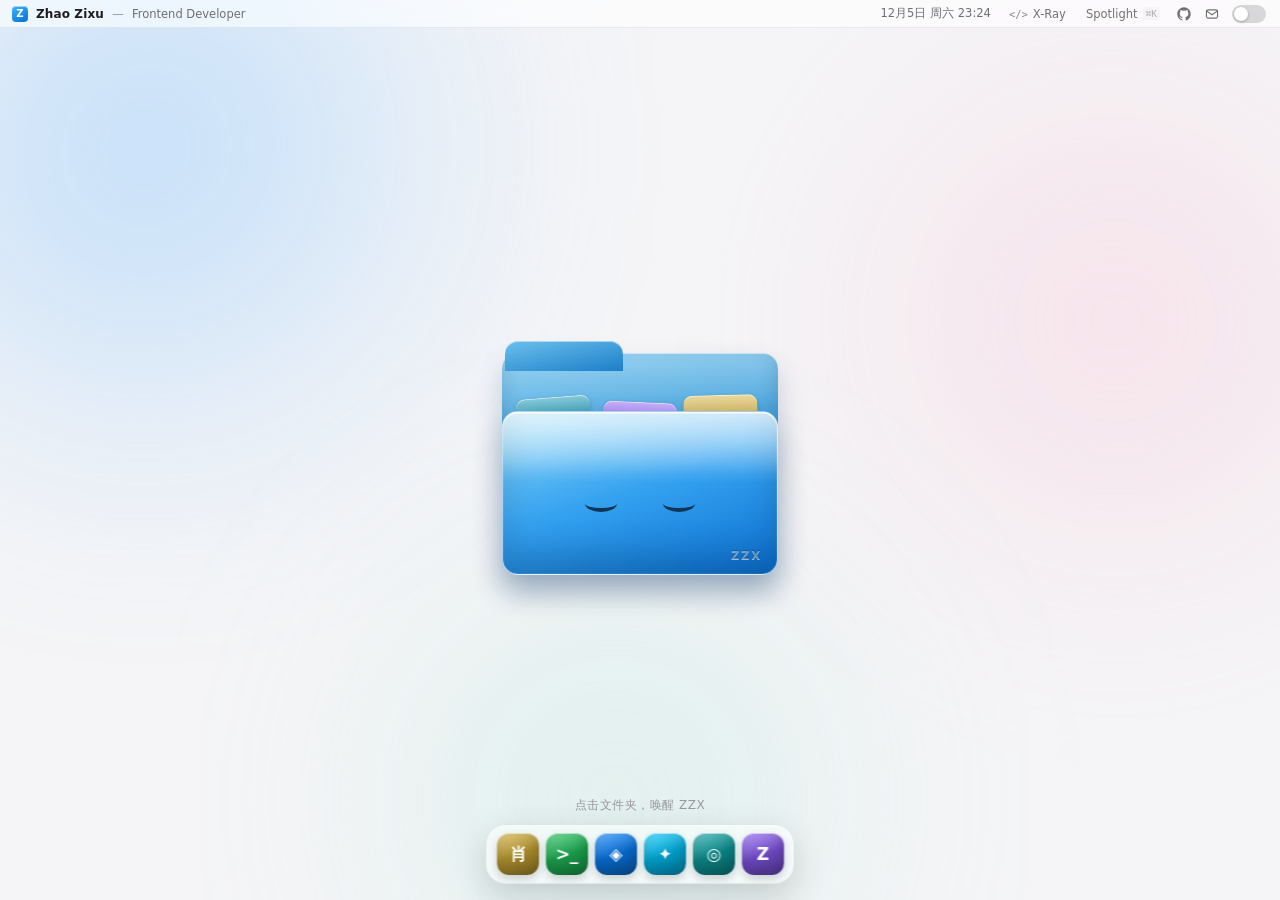
==== commit 814913cb: "feat(desktop): 重构为 macOS 桌面 + 六窗口交互系统 - 单一 rAF 主循环 + 集中式 Store 状态机（sleeping/awakened/open） - 三层夹心 ZZ" ====
--- a/index.html
+++ b/index.html
@@ -8,6 +8,7 @@
     <meta name="description" content="赵紫旭 — 前端开发工程师作品集。macOS 桌面美学 + 拟人化微交互：唤醒 ZZX 文件夹，拆开作品盲盒。" />
     <meta name="theme-color" content="#F5F5F7" />
     <link rel="stylesheet" href="./desktop.css" />
+    <link rel="stylesheet" href="./apps.css" />
   </head>
   <body>
     <!-- 流体微光背景 -->
@@ -16,6 +17,9 @@
       <span class="orb orb-2"></span>
       <span class="orb orb-3"></span>
     </div>
+
+    <!-- X-Ray 透视层：激光向量 / 弧度 / 聚光灯束 -->
+    <canvas class="xray-canvas" id="xrayCanvas" aria-hidden="true"></canvas>
 
     <!-- 顶部状态栏 -->
     <header class="menubar">
@@ -27,6 +31,14 @@
       </div>
       <div class="mb-right">
         <span class="mb-clock" id="clock">--月--日 周- --:--</span>
+        <button class="mb-btn" id="xrayBtn" type="button" aria-pressed="false"
+                title="X-Ray 开发者透视（⌘/Ctrl + X）">
+          <span class="mb-btn-code">&lt;/&gt;</span><span class="mb-btn-label">X-Ray</span>
+        </button>
+        <button class="mb-btn" id="spotBtn" type="button" aria-pressed="false"
+                title="眼神聚光灯筛选（⌘/Ctrl + K）">
+          <span class="mb-btn-label">Spotlight</span><span class="mb-kbd">⌘K</span>
+        </button>
         <a class="mb-icon" href="https://github.com/qiliubawu" target="_blank" rel="noopener" aria-label="GitHub">
           <svg viewBox="0 0 24 24" width="14" height="14" fill="currentColor" aria-hidden="true"><path d="M12 .5C5.73.5.5 5.73.5 12a11.5 11.5 0 0 0 7.86 10.92c.58.1.79-.25.79-.55v-1.94c-3.2.7-3.88-1.54-3.88-1.54-.53-1.34-1.29-1.7-1.29-1.7-1.05-.72.08-.7.08-.7 1.16.08 1.77 1.19 1.77 1.19 1.03 1.77 2.71 1.26 3.37.96.1-.75.4-1.26.73-1.55-2.55-.29-5.24-1.28-5.24-5.69 0-1.26.45-2.29 1.19-3.1-.12-.29-.52-1.46.11-3.05 0 0 .97-.31 3.18 1.18a11 11 0 0 1 5.8 0c2.2-1.49 3.17-1.18 3.17-1.18.63 1.59.23 2.76.12 3.05.74.81 1.18 1.84 1.18 3.1 0 4.42-2.69 5.39-5.26 5.68.41.36.78 1.07.78 2.16v3.2c0 .31.21.67.8.55A11.5 11.5 0 0 0 23.5 12C23.5 5.73 18.27.5 12 .5Z"/></svg>
         </a>
@@ -41,42 +53,51 @@
 
     <!-- 桌面舞台 -->
     <main class="stage">
-      <div class="scene" id="scene" data-state="sleep">
+      <div class="scene" id="scene" data-state="sleeping">
+
+        <!-- 琴弦连线层：文件夹中心 → 每个项目文件 -->
+        <svg class="tether-svg" id="tetherSvg" aria-hidden="true"></svg>
+
         <!-- 散开的项目文件（JS 注入） -->
         <div class="files" id="files"></div>
 
-        <!-- ZZX 拟人化文件夹 -->
-        <div class="folder" id="folder" role="button" tabindex="0"
+        <!-- 三层夹心 ZZX 文件夹 -->
+        <div class="zzx-folder" id="folder" role="button" tabindex="0"
              aria-label="ZZX 作品文件夹，按下以唤醒并展开全部作品">
           <div class="folder-body">
+            <!-- 第一层：底板 -->
             <div class="folder-back"></div>
 
-            <!-- 夹在背板与前盖之间的彩色文件顶边 -->
-            <div class="peeks" aria-hidden="true">
-              <span class="peek" style="--c:#0891b2"></span>
-              <span class="peek" style="--c:#8b5cf6"></span>
-              <span class="peek" style="--c:#D4AF37"></span>
+            <!-- 第二层：内衬文件（夹在背板与前盖之间） -->
+            <div class="folder-inner-sheets" aria-hidden="true">
+              <span class="inner-sheet" style="--c:#0891b2"></span>
+              <span class="inner-sheet" style="--c:#8b5cf6"></span>
+              <span class="inner-sheet" style="--c:#D4AF37"></span>
             </div>
 
-            <!-- 前盖 -->
+            <!-- 第三层：3D 翻转前盖 -->
             <div class="folder-front">
               <span class="cover-sheen" aria-hidden="true"></span>
 
-              <div class="face" id="face" data-mood="calm" aria-hidden="true">
-                <span class="eye">
+              <div class="face" id="face" data-expression="calm" aria-hidden="true">
+                <span class="eye" data-side="l">
                   <span class="arc"></span>
                   <span class="ball"><i class="pupil"></i></span>
+                  <b class="sym sym-dizzy">@</b>
+                  <b class="sym sym-pain">&gt;</b>
                 </span>
-                <span class="eye">
+                <span class="eye" data-side="r">
                   <span class="arc"></span>
                   <span class="ball"><i class="pupil"></i></span>
+                  <b class="sym sym-dizzy">@</b>
+                  <b class="sym sym-pain">&lt;</b>
                 </span>
               </div>
 
               <div class="badge" aria-hidden="true">ZZX</div>
             </div>
 
-            <!-- Zzz 气泡置于前盖之外，避免被 overflow:hidden 裁切 -->
+            <!-- Zzz 气泡置于前盖之外，避免被裁切 -->
             <div class="zzz" aria-hidden="true"><i>Z</i><i>z</i><i>z</i></div>
           </div>
         </div>
@@ -85,27 +106,50 @@
       </div>
     </main>
 
-    <!-- Quick Look 窗口 -->
-    <div class="ql" id="ql" hidden>
-      <div class="ql-window" id="qlWindow" role="dialog" aria-modal="true" aria-labelledby="qlTitle" tabindex="-1">
-        <div class="ql-bar">
+    <!-- Dock -->
+    <nav class="dock" id="dock" aria-label="应用 Dock"></nav>
+
+    <!-- FPS / 遥测 HUD -->
+    <aside class="hud" id="hud" hidden aria-label="开发者遥测">
+      <div class="hud-head"><span class="hud-dot"></span><span>PERF</span><span class="hud-fps" id="hudFps">--</span></div>
+      <canvas id="fpsCanvas" width="220" height="46"></canvas>
+      <dl class="hud-grid">
+        <div><dt>θL</dt><dd id="hudThetaL">—</dd></div>
+        <div><dt>θR</dt><dd id="hudThetaR">—</dd></div>
+        <div><dt>dist</dt><dd id="hudDist">—</dd></div>
+        <div><dt>state</dt><dd id="hudState">—</dd></div>
+      </dl>
+    </aside>
+
+    <!-- Spotlight 筛选面板 -->
+    <div class="spotlight" id="spotlight" hidden>
+      <div class="spot-panel" role="dialog" aria-modal="true" aria-labelledby="spotTitle">
+        <div class="spot-head">
+          <span class="spot-eyebrow">SPOTLIGHT</span>
+          <h2 id="spotTitle">眼神聚光灯 · 按技术筛选</h2>
+          <button class="spot-close" id="spotClose" type="button" aria-label="关闭">✕</button>
+        </div>
+        <div class="spot-tags" id="spotTags"></div>
+        <p class="spot-foot">不匹配的文件会退到 18% 透明度，文件夹的眼睛会为匹配项打光。</p>
+      </div>
+    </div>
+
+    <!-- 统一应用窗口 -->
+    <div class="win-layer" id="winLayer" hidden>
+      <div class="win" id="win" role="dialog" aria-modal="true" aria-labelledby="winTitle" tabindex="-1">
+        <div class="win-bar">
           <div class="lights">
             <button class="light red" type="button" data-act="close" aria-label="关闭" title="关闭"></button>
-            <button class="light yellow" type="button" data-act="reload" aria-label="重新载入预览" title="重新载入预览"></button>
+            <button class="light yellow" type="button" data-act="reload" aria-label="重新载入" title="重新载入"></button>
             <button class="light green" type="button" data-act="open" aria-label="在新标签页打开" title="在新标签页打开"></button>
           </div>
-          <div class="ql-title" id="qlTitle">项目预览</div>
-          <div class="ql-right">
-            <button class="ql-link" id="qlOpen" type="button">在新标签页打开 ↗</button>
+          <div class="win-title" id="winTitle">项目预览</div>
+          <div class="win-right">
+            <span class="win-path" id="winPath">—</span>
+            <button class="win-open" id="winOpen" type="button">在新标签页打开 ↗</button>
           </div>
         </div>
-        <div class="ql-urlbar">
-          <span class="url-pill"><span class="url-dot" aria-hidden="true"></span><span id="qlUrl">—</span></span>
-        </div>
-        <div class="ql-body">
-          <iframe id="qlFrame" title="项目预览" referrerpolicy="no-referrer" loading="lazy"></iframe>
-          <div class="ql-loading" id="qlLoading"><span class="spinner" aria-hidden="true"></span><span>正在载入预览…</span></div>
-        </div>
+        <div class="win-body" id="winBody"></div>
       </div>
     </div>
 
@@ -115,5 +159,6 @@
     </noscript>
 
     <script src="./desktop.js"></script>
+    <script src="./apps.js"></script>
   </body>
 </html>
--- a/desktop.css
+++ b/desktop.css
@@ -1,5 +1,6 @@
 /* ============================================================
    ZZX Desktop — Apple macOS 桌面美学 + 拟人化微交互
+   单一 rAF 主循环驱动：弹簧物理 / 双目追踪 / 琴弦连线 / HUD
    ============================================================ */
 
 /* ---------- 设计令牌 ---------- */
@@ -7,10 +8,15 @@
   --font: -apple-system, BlinkMacSystemFont, "SF Pro Text", "SF Pro Display",
           "Segoe UI", "PingFang SC", "Hiragino Sans GB", "Microsoft YaHei",
           system-ui, sans-serif;
+  --mono: ui-monospace, "SF Mono", Menlo, Consolas, monospace;
   --bar-h: 28px;
   /* 弹簧感缓动（欠阻尼回弹） */
   --sp: cubic-bezier(.34, 1.56, .64, 1);
   --sp-soft: cubic-bezier(.22, 1.12, .36, 1);
+  /* X-Ray / 聚光灯强调色 */
+  --xray: #00E5FF;
+  --xray-ink: #00A8C0;
+  --glow: rgba(0,229,255,.55);
 }
 
 /* 浅色：晨雾白 */
@@ -39,10 +45,13 @@
   --badge-ink: rgba(4,48,92,.30);
   --badge-hl: rgba(255,255,255,.55);
 
-  --win-bg: rgba(250,250,252,.86);
+  --win-bg: rgba(250,250,252,.90);
   --win-line: rgba(0,0,0,.10);
   --win-head: rgba(246,246,248,.94);
   --shadow-win: 0 40px 100px rgba(0,0,0,.30), 0 8px 24px rgba(0,0,0,.14);
+
+  --dock-bg: rgba(255,255,255,.58);
+  --dock-line: rgba(0,0,0,.08);
 
   --orb-1: rgba(120,190,255,.55);
   --orb-2: rgba(255,175,205,.42);
@@ -51,6 +60,7 @@
   --orb-op: .95;
 
   --file-shadow: 0 10px 22px rgba(0,0,0,.14), 0 2px 5px rgba(0,0,0,.08);
+  --tether: rgba(10,132,255,.30);
 }
 
 /* 深色：暗夜星空灰 */
@@ -80,10 +90,13 @@
   --badge-ink: rgba(20,22,26,.38);
   --badge-hl: rgba(255,255,255,.34);
 
-  --win-bg: rgba(38,38,41,.88);
+  --win-bg: rgba(38,38,41,.92);
   --win-line: rgba(255,255,255,.12);
   --win-head: rgba(48,48,52,.94);
   --shadow-win: 0 40px 100px rgba(0,0,0,.62), 0 8px 24px rgba(0,0,0,.4);
+
+  --dock-bg: rgba(42,42,46,.64);
+  --dock-line: rgba(255,255,255,.10);
 
   --orb-1: rgba(64,120,220,.42);
   --orb-2: rgba(150,80,200,.32);
@@ -92,6 +105,7 @@
   --orb-op: .85;
 
   --file-shadow: 0 10px 24px rgba(0,0,0,.42), 0 2px 6px rgba(0,0,0,.3);
+  --tether: rgba(90,170,255,.34);
 }
 
 /* ---------- 基础 ---------- */
@@ -110,6 +124,7 @@
 }
 
 button{font:inherit;color:inherit;background:none;border:0;cursor:pointer}
+a{color:inherit}
 
 :focus-visible{outline:2px solid #0A84FF;outline-offset:3px;border-radius:6px}
 
@@ -128,87 +143,103 @@
 }
 .orb-1{
   width:52vw;height:52vw;min-width:460px;min-height:460px;
-  top:-14vw;left:-8vw;
+  left:-10vw;top:-14vh;
   background:radial-gradient(circle at 40% 40%, var(--orb-1), transparent 68%);
-  animation:drift-1 34s ease-in-out infinite alternate;
+  animation:drift1 38s ease-in-out infinite;
 }
 .orb-2{
   width:46vw;height:46vw;min-width:400px;min-height:400px;
-  right:-10vw;bottom:-12vw;
+  right:-8vw;top:6vh;
   background:radial-gradient(circle at 55% 45%, var(--orb-2), transparent 68%);
-  animation:drift-2 42s ease-in-out infinite alternate;
+  animation:drift2 46s ease-in-out infinite;
 }
 .orb-3{
-  width:38vw;height:38vw;min-width:320px;min-height:320px;
-  left:38vw;top:34vh;
-  background:radial-gradient(circle at 50% 50%, var(--orb-3), transparent 66%);
-  animation:drift-3 50s ease-in-out infinite alternate;
-}
-@keyframes drift-1{
-  from{transform:translate3d(0,0,0) scale(1)}
-  to  {transform:translate3d(9vw,7vh,0) scale(1.16)}
-}
-@keyframes drift-2{
-  from{transform:translate3d(0,0,0) scale(1.08)}
-  to  {transform:translate3d(-8vw,-9vh,0) scale(.92)}
-}
-@keyframes drift-3{
-  from{transform:translate3d(-5vw,4vh,0) scale(.94)}
-  to  {transform:translate3d(7vw,-6vh,0) scale(1.12)}
+  width:44vw;height:44vw;min-width:380px;min-height:380px;
+  left:26vw;bottom:-20vh;
+  background:radial-gradient(circle at 50% 50%, var(--orb-3), transparent 70%);
+  animation:drift3 52s ease-in-out infinite;
+}
+@keyframes drift1{
+  0%,100%{transform:translate3d(0,0,0) scale(1)}
+  50%    {transform:translate3d(6vw,5vh,0) scale(1.08)}
+}
+@keyframes drift2{
+  0%,100%{transform:translate3d(0,0,0) scale(1)}
+  50%    {transform:translate3d(-5vw,7vh,0) scale(1.12)}
+}
+@keyframes drift3{
+  0%,100%{transform:translate3d(0,0,0) scale(1)}
+  50%    {transform:translate3d(4vw,-6vh,0) scale(1.06)}
 }
 
 /* ---------- 顶部状态栏 ---------- */
 .menubar{
-  position:fixed;top:0;left:0;right:0;z-index:120;
-  height:var(--bar-h);
+  position:fixed;top:0;left:0;right:0;
+  height:var(--bar-h);z-index:50;
   display:flex;align-items:center;justify-content:space-between;
-  gap:14px;
-  padding:0 14px;
+  padding:0 12px;
   background:var(--bar-bg);
+  backdrop-filter:blur(20px) saturate(180%);
   -webkit-backdrop-filter:blur(20px) saturate(180%);
-  backdrop-filter:blur(20px) saturate(180%);
   border-bottom:1px solid var(--bar-line);
   color:var(--bar-text);
   font-size:12px;
-  letter-spacing:.005em;
-  transition:background .5s ease,border-color .5s ease,color .5s ease;
   user-select:none;
 }
-.mb-left{display:flex;align-items:center;gap:7px;min-width:0}
+.mb-left{display:flex;align-items:center;gap:8px;min-width:0}
 .logo-mark{
-  width:16px;height:16px;flex:none;border-radius:4.5px;
+  width:16px;height:16px;border-radius:4px;
   display:grid;place-items:center;
-  font-size:10px;font-weight:800;letter-spacing:0;
-  color:#fff;
-  background:linear-gradient(160deg,#0A84FF,#0055C8);
-  box-shadow:inset 0 1px 0 rgba(255,255,255,.5), 0 1px 2px rgba(0,60,140,.35);
-}
-.mb-name{font-weight:600}
+  font-size:10px;font-weight:800;color:#fff;
+  background:linear-gradient(150deg,#38B6FF,#0A6FD1);
+  box-shadow:inset 0 1px 0 rgba(255,255,255,.5);
+  flex:0 0 auto;
+}
+.mb-name{font-weight:600;letter-spacing:.01em}
 .mb-sep{color:var(--text-3)}
-.mb-role{color:var(--text-2);white-space:nowrap}
+.mb-role{color:var(--text-2);font-size:11.5px}
 
 .mb-right{display:flex;align-items:center;gap:4px}
+
 .mb-clock{
-  color:var(--text-2);
+  font-size:11.5px;color:var(--text-2);
   font-variant-numeric:tabular-nums;
-  letter-spacing:.02em;
-  margin-right:4px;
+  margin-right:6px;
+}
+
+.mb-btn{
+  display:inline-flex;align-items:center;gap:5px;
+  height:20px;padding:0 8px;border-radius:6px;
+  font-size:11.5px;color:var(--icon);
+  transition:background .18s ease,color .18s ease,box-shadow .18s ease;
   white-space:nowrap;
 }
+.mb-btn:hover{background:var(--fold-hover);color:var(--icon-hover)}
+.mb-btn[aria-pressed="true"]{
+  background:rgba(0,229,255,.15);
+  color:var(--xray-ink);
+  box-shadow:inset 0 0 0 1px rgba(0,229,255,.38);
+}
+html[data-theme="dark"] .mb-btn[aria-pressed="true"]{color:var(--xray)}
+.mb-btn-code{font-family:var(--mono);font-size:10.5px;opacity:.85}
+.mb-kbd{
+  font-size:9.5px;opacity:.55;padding:1px 3px;border-radius:3px;
+  background:var(--fold);font-family:var(--mono);
+}
+
 .mb-icon{
-  width:22px;height:22px;border-radius:5px;
+  width:24px;height:20px;border-radius:6px;
   display:grid;place-items:center;
   color:var(--icon);
-  transition:background .18s,color .18s,transform .18s;
+  transition:background .18s ease,color .18s ease;
 }
 .mb-icon:hover{background:var(--fold-hover);color:var(--icon-hover)}
-.mb-icon:active{transform:scale(.92)}
-
-/* 主题开关 */
-.theme-sw{padding:3px 4px;border-radius:99px;margin-left:2px}
+
+/* 深浅色开关 */
+.theme-sw{width:38px;height:20px;border-radius:10px;display:grid;place-items:center;margin-left:2px}
 .sw-track{
-  display:block;position:relative;
-  width:32px;height:18px;border-radius:99px;
+  position:relative;display:block;
+  width:34px;height:18px;border-radius:9px;
   background:var(--track);
   transition:background .3s ease;
 }
@@ -216,16 +247,16 @@
   position:absolute;top:2px;left:2px;
   width:14px;height:14px;border-radius:50%;
   background:#fff;
-  box-shadow:0 1px 2.5px rgba(0,0,0,.28);
-  transition:transform .32s var(--sp), background .3s;
-}
-html[data-theme="dark"] .sw-knob{transform:translateX(14px);background:#D8D8DC}
-
-/* ---------- 舞台 ---------- */
+  box-shadow:0 1px 3px rgba(0,0,0,.28);
+  transition:transform .32s var(--sp-soft),background .3s ease;
+}
+html[data-theme="dark"] .sw-knob{transform:translateX(16px);background:#D8D8DC}
+
+/* ---------- 桌面舞台 ---------- */
 .stage{
-  position:fixed;inset:0;z-index:10;
-  padding-top:var(--bar-h);
-  display:grid;place-items:center;
+  position:fixed;inset:var(--bar-h) 0 0;
+  z-index:1;
+  overflow:hidden;
 }
 .scene{
   position:relative;
@@ -233,37 +264,217 @@
   display:grid;place-items:center;
 }
 
-/* ============================================================
-   ZZX 文件夹
-   ============================================================ */
-.folder{
+/* X-Ray 工程网格 */
+.scene::before{
+  content:"";position:absolute;inset:0;z-index:0;
+  pointer-events:none;opacity:0;
+  transition:opacity .35s ease;
+  background-image:
+    linear-gradient(rgba(0,229,255,.13) 1px, transparent 1px),
+    linear-gradient(90deg, rgba(0,229,255,.13) 1px, transparent 1px);
+  background-size:40px 40px;
+  -webkit-mask-image:radial-gradient(circle at 50% 48%, #000 26%, transparent 76%);
+  mask-image:radial-gradient(circle at 50% 48%, #000 26%, transparent 76%);
+}
+body.xray-active .scene::before{opacity:1}
+
+/* X-Ray 全屏画布：激光向量 / 十字准星 / 聚光灯束 */
+.xray-canvas{
+  position:fixed;inset:0;
+  width:100%;height:100%;
+  z-index:2;
+  pointer-events:none;
+  opacity:0;
+  transition:opacity .35s ease;
+}
+body.xray-active .xray-canvas{opacity:1}
+/* Spotlight 也复用它，即使没开 X-Ray */
+body.spot-active .xray-canvas{opacity:1}
+
+/* ---------- SVG 琴弦连线 ---------- */
+.tether-svg{
+  position:absolute;inset:0;
+  width:100%;height:100%;
+  z-index:3;
+  pointer-events:none;
+  overflow:visible;
+  opacity:0;
+  transition:opacity .5s ease;
+}
+.scene[data-state="awakened"] .tether-svg,
+.scene[data-state="open"] .tether-svg{opacity:1}
+.tether{
+  fill:none;
+  stroke:var(--tether);
+  stroke-width:1.25;
+  stroke-dasharray:4 7;
+  stroke-linecap:round;
+  transition:stroke .3s ease,opacity .3s ease;
+}
+.tether.is-hot{
+  stroke:rgba(0,229,255,.75);
+  stroke-dasharray:5 4;
+}
+.tether.is-dim{opacity:.16}
+
+/* ---------- 项目文件 ---------- */
+.files{position:absolute;inset:0;z-index:4;pointer-events:none}
+
+.file{
+  position:absolute;left:50%;top:50%;
+  width:96px;height:96px;margin:-48px 0 0 -48px;
+  pointer-events:auto;
+  cursor:grab;
+  touch-action:none;
+  transform:translate3d(0,0,0);
+  will-change:transform;
+  z-index:4;
+}
+.file.is-dragging{cursor:grabbing;z-index:7}
+.file.is-active{z-index:6}
+
+.file-float{
+  display:block;
+  transform:perspective(760px) rotateX(var(--rx,0deg)) rotateY(var(--ry,0deg));
+  transition:transform .2s ease-out,opacity .38s ease,scale .38s var(--sp-soft);
+  will-change:transform;
+}
+
+.sheet{
+  position:relative;
+  width:96px;height:96px;
+  border-radius:22px;
+  display:grid;place-items:center;
+  overflow:hidden;
+  background:
+    linear-gradient(160deg, rgba(255,255,255,.44), rgba(255,255,255,0) 52%),
+    linear-gradient(155deg, var(--c), color-mix(in srgb, var(--c) 60%, #000));
+  box-shadow:
+    inset 0 1px 0 rgba(255,255,255,.65),
+    inset 0 -14px 24px rgba(0,0,0,.18),
+    var(--file-shadow);
+  transition:box-shadow .3s ease;
+}
+.sheet-glyph{
+  font-size:34px;font-weight:800;line-height:1;
+  color:rgba(255,255,255,.96);
+  text-shadow:0 1px 4px rgba(0,0,0,.28);
+  transform:translateY(-2px);
+}
+/* 镜面反光：跟随 --glare-x / --glare-y */
+.sheet::after{
+  content:"";position:absolute;inset:0;
+  background:radial-gradient(120px circle at var(--glare-x,50%) var(--glare-y,50%),
+    rgba(255,255,255,.62), rgba(255,255,255,.10) 40%, transparent 64%);
+  opacity:0;
+  transition:opacity .22s ease;
+  pointer-events:none;
+}
+.file:hover .sheet::after,
+.file.is-dragging .sheet::after{opacity:1}
+
+.file-name{
+  position:absolute;top:100%;left:50%;
+  transform:translateX(-50%);
+  margin-top:8px;
+  font-size:11.5px;color:var(--text-2);
+  white-space:nowrap;letter-spacing:.01em;
+  text-shadow:0 1px 3px var(--bg);
+  transition:color .22s ease;
+}
+.file:hover .file-name{color:var(--text)}
+
+/* 休眠时文件藏在文件夹里 */
+.scene[data-state="sleeping"] .file{opacity:0;pointer-events:none}
+
+/* 开窗：其余文件与文件夹退居背景层 */
+.scene[data-state="open"] .file:not(.is-active) .file-float{
+  opacity:.26;scale:.86;filter:saturate(.4);
+}
+.scene[data-state="open"] .file.is-active .sheet{
+  box-shadow:
+    inset 0 1px 0 rgba(255,255,255,.65),
+    inset 0 -14px 24px rgba(0,0,0,.18),
+    0 0 0 2px rgba(255,255,255,.5),
+    0 18px 40px rgba(0,0,0,.28);
+}
+.scene[data-state="open"] .zzx-folder{
+  scale:.92;
+  filter:blur(4px);
+  opacity:.5;
+  pointer-events:none;
+}
+
+/* Spotlight 筛选态 */
+.file.is-dimmed .file-float{opacity:.18;scale:.86;filter:saturate(.2)}
+.file.is-match .sheet{
+  box-shadow:
+    inset 0 1px 0 rgba(255,255,255,.65),
+    inset 0 -14px 24px rgba(0,0,0,.18),
+    0 0 0 2px rgba(0,229,255,.55),
+    0 12px 32px rgba(0,229,255,.32);
+}
+
+/* X-Ray 包围盒 + 坐标 */
+.file::after{
+  content:"";position:absolute;inset:-7px;
+  border:1px dashed rgba(0,229,255,.72);
+  border-radius:11px;
+  opacity:0;pointer-events:none;
+  transition:opacity .3s ease;
+}
+body.xray-active .file::after{opacity:1}
+.file::before{
+  content:attr(data-xy);
+  position:absolute;left:-7px;bottom:calc(100% + 12px);
+  font-family:var(--mono);font-size:9.5px;
+  color:var(--xray);
+  white-space:nowrap;
+  opacity:0;pointer-events:none;
+  transition:opacity .3s ease;
+}
+body.xray-active .file::before{opacity:.9}
+
+/* ---------- 三层夹心 ZZX 文件夹 ---------- */
+.zzx-folder{
   position:relative;
   width:276px;height:222px;
   z-index:5;
   cursor:pointer;
-  transition:filter .5s ease, opacity .5s ease, scale .5s var(--sp-soft);
-  /* 悬停上抬用独立的 translate 属性，避免与呼吸动画的 transform 打架 */
+  perspective:900px;
   translate:0 0;
-}
-.folder:hover{translate:0 -6px}
-.folder:active{translate:0 -2px}
+  scale:1;
+  transition:translate .35s var(--sp-soft),scale .5s var(--sp-soft),
+             filter .5s ease,opacity .5s ease;
+}
+.zzx-folder:hover{translate:0 -6px}
+.zzx-folder:active{translate:0 -2px}
+
+/* 休眠呼吸（用 transform，与 translate 属性互不干扰） */
+.scene[data-state="sleeping"] .zzx-folder{
+  animation:breathe 4s ease-in-out infinite;
+}
+@keyframes breathe{
+  0%,100%{transform:translateY(0) rotate(0deg)}
+  50%    {transform:translateY(-5px) rotate(-.5deg)}
+}
+
+/* 被撞：弹性后缩 */
+.zzx-folder.is-hit{animation:folderHit .44s var(--sp)}
+@keyframes folderHit{
+  0%  {scale:1}
+  28% {scale:.93}
+  62% {scale:1.035}
+  100%{scale:1}
+}
+
 .folder-body{
   position:relative;
   width:100%;height:100%;
-  perspective:820px;
   transform-style:preserve-3d;
 }
 
-/* 呼吸起伏（仅休眠态） */
-.scene[data-state="sleep"] .folder{
-  animation:breathe 4s ease-in-out infinite;
-}
-@keyframes breathe{
-  0%,100%{transform:translateY(0) rotate(0deg)}
-  50%    {transform:translateY(-5px) rotate(-.5deg)}
-}
-
-/* 背板 */
+/* 第一层：底板 */
 .folder-back{
   position:absolute;inset:0;
   border-radius:15px 15px 17px 17px;
@@ -276,7 +487,6 @@
     0 14px 28px rgba(8,50,100,.20);
   z-index:1;
 }
-/* 文件夹页签 */
 .folder-back::before{
   content:"";
   position:absolute;top:-12px;left:3px;
@@ -286,39 +496,51 @@
   box-shadow:inset 0 1px 0 rgba(255,255,255,.5);
 }
 
-/* 彩色文件顶边 */
-.peeks{
-  position:absolute;left:26px;right:26px;top:0;height:80px;
+/* 第二层：内衬文件（从前盖顶端露出彩色顶边）
+   注意：preserve-3d 下 z-index 失效，元素按 3D 位置排序。
+   这里绝不能给 translateZ(正值)，否则内衬会整体盖到前盖之上。 */
+.folder-inner-sheets{
+  position:absolute;inset:0;
   z-index:2;
-  transition:opacity .4s ease, transform .5s var(--sp-soft);
-}
-.peek{
+  transition:opacity .4s ease,transform .5s var(--sp-soft);
+}
+.inner-sheet{
   position:absolute;
-  width:72px;height:68px;
-  border-radius:9px 9px 4px 4px;
+  width:74px;height:70px;
+  border-radius:9px 9px 3px 3px;
   background:
-    linear-gradient(180deg, rgba(255,255,255,.55), rgba(255,255,255,0) 46%),
-    linear-gradient(180deg, var(--c), color-mix(in srgb, var(--c) 72%, #000));
+    linear-gradient(180deg, rgba(255,255,255,.52), rgba(255,255,255,0) 48%),
+    linear-gradient(180deg, var(--c), color-mix(in srgb, var(--c) 68%, #000));
   box-shadow:
-    inset 0 1px 0 rgba(255,255,255,.7),
-    0 2px 5px rgba(0,0,0,.16);
-  transition:transform .55s var(--sp), opacity .35s;
-}
-.peek:nth-child(1){left:8px;  top:32px; transform:rotate(-4.5deg)}
-.peek:nth-child(2){left:76px; top:21px; transform:rotate(2.5deg)}
-.peek:nth-child(3){left:144px;top:35px; transform:rotate(-1.5deg)}
-
-/* 前盖 */
+    inset 0 1px 0 rgba(255,255,255,.62),
+    0 2px 5px rgba(0,0,0,.15);
+  transition:transform .55s var(--sp),opacity .35s ease;
+}
+.inner-sheet:nth-child(1){left:16px; bottom:108px; transform:rotate(-4.5deg)}
+.inner-sheet:nth-child(2){left:100px;bottom:103px; transform:rotate(2.5deg)}
+.inner-sheet:nth-child(3){left:182px;bottom:110px; transform:rotate(-1.5deg)}
+
+/* 唤醒后文件已飞出，内衬收起 */
+.scene[data-state="awakened"] .folder-inner-sheets,
+.scene[data-state="open"]     .folder-inner-sheets{
+  opacity:0;transform:translateY(14px);
+}
+.scene[data-state="awakened"] .inner-sheet,
+.scene[data-state="open"]     .inner-sheet{transform:rotate(0deg) translateY(8px)}
+
+/* 第三层：3D 翻转前盖 */
 .folder-front{
   position:absolute;left:0;right:0;bottom:0;
   height:164px;
   border-radius:16px;
   z-index:3;
-  overflow:hidden;
-  transform-origin:50% 100%;
+  transform-origin:bottom center;
   transform:rotateX(0deg);
   transition:transform .72s var(--sp);
-  transform-style:preserve-3d;
+  /* 内部元素（高光层、眼睛）都不溢出，切勿加 overflow:hidden，
+     否则会强制扁平化 preserve-3d 并在 3D 过渡中让圆角裁剪算错 */
+  backface-visibility:hidden;
+  will-change:transform;
   background:
     linear-gradient(180deg, rgba(255,255,255,.42), rgba(255,255,255,0) 38%),
     linear-gradient(163deg, var(--folder-a) 0%, var(--folder-b) 48%, var(--folder-c) 100%);
@@ -329,7 +551,10 @@
     inset 0 0 0 1px rgba(255,255,255,.10),
     0 16px 30px rgba(8,50,100,.24);
 }
-/* 顶部半透明高光边 */
+/* 前盖沿底边前倾 20° */
+.scene[data-state="awakened"] .folder-front,
+.scene[data-state="open"]     .folder-front{transform:rotateX(-20deg)}
+
 .cover-sheen{
   position:absolute;top:0;left:0;right:0;height:44%;
   background:linear-gradient(180deg, rgba(255,255,255,.55), rgba(255,255,255,0) 100%);
@@ -337,7 +562,7 @@
   border-radius:16px 16px 0 0;
 }
 
-/* 眼睛 */
+/* ---------- 双眼 ---------- */
 .face{
   position:absolute;left:0;right:0;top:44%;
   display:flex;justify-content:center;align-items:center;gap:38px;
@@ -349,6 +574,7 @@
   width:40px;height:40px;
   display:grid;place-items:center;
 }
+
 /* 闭眼弧：只留底边，形成 ︶ */
 .arc{
   position:absolute;
@@ -359,9 +585,10 @@
   opacity:1;
   transform:scaleY(1);
   transform-origin:50% 60%;
-  transition:opacity .26s ease, transform .4s var(--sp);
-}
-/* 睁眼：眼球 + 瞳孔 */
+  transition:opacity .26s ease,transform .4s var(--sp);
+}
+
+/* 眼球 */
 .ball{
   position:absolute;
   width:35px;height:35px;border-radius:50%;
@@ -373,52 +600,111 @@
   opacity:0;
   transform:scale(.35);
   display:grid;place-items:center;
-  transition:opacity .24s ease, transform .46s var(--sp);
-}
+  /* 基础态为内切椭圆 = 不裁剪；半睁时椭圆中心下移、垂直半径缩小 */
+  clip-path:ellipse(50% 50% at 50% 50%);
+  transition:opacity .24s ease,transform .46s var(--sp),
+             clip-path .5s var(--sp-soft),background .4s ease;
+}
+/* 眼皮投影：随裁剪被切，形成眼睑压下来的暗边 */
+.ball::before{
+  content:"";position:absolute;inset:0;border-radius:50%;
+  background:linear-gradient(180deg,
+    rgba(14,36,56,.55) 0%,
+    rgba(14,36,56,.38) 58%,
+    rgba(14,36,56,.08) 76%,
+    rgba(14,36,56,0) 100%);
+  opacity:0;
+  transition:opacity .4s ease;
+  pointer-events:none;
+}
+
+/* 瞳孔：位移由 JS 逐帧写入 --ex / --ey（左右眼各自独立） */
 .pupil{
   width:15px;height:15px;border-radius:50%;
   background:#111318;
   position:relative;
-  transform:translate(var(--ex,0px), var(--ey,0px));
-  transition:transform .14s ease-out;
+  transform:translate3d(var(--ex,0px),var(--ey,0px),0);
+  will-change:transform;
 }
 .pupil::after{
   content:"";position:absolute;top:2px;left:3px;
   width:5px;height:5px;border-radius:50%;
   background:#fff;opacity:.92;
-}
-
-/* 休眠 → 唤醒：睁眼 */
-.scene[data-state="awake"] .arc,
-.scene[data-state="open"]  .arc{opacity:0;transform:scaleY(.35)}
-.scene[data-state="awake"] .ball,
-.scene[data-state="open"]  .ball{opacity:1;transform:scale(1)}
-
-/* 悬停：半眯（露出一条缝）+ 轻颤 */
-.scene[data-state="sleep"] .folder:hover .arc{transform:scaleY(.55)}
-.scene[data-state="sleep"] .folder:hover .ball{opacity:.34;transform:scale(.62)}
-.scene[data-state="sleep"] .folder:hover .face{animation:tremble 1.4s ease-in-out infinite}
-@keyframes tremble{
-  0%,100%{transform:translateX(0)}
-  25%    {transform:translateX(-1.1px)}
-  75%    {transform:translateX(1.1px)}
-}
-
-/* 唤醒：前盖斜掀 */
-.scene[data-state="awake"] .folder-front,
-.scene[data-state="open"]  .folder-front{transform:rotateX(-16deg)}
-/* 唤醒后文件已散出，夹层顶边隐去 */
-.scene[data-state="awake"] .peeks,
-.scene[data-state="open"]  .peeks{opacity:0;transform:translateY(12px)}
-.scene[data-state="awake"] .peek,
-.scene[data-state="open"]  .peek{transform:rotate(0deg) translateY(6px)}
-
-/* 专注/自豪 微表情 */
-.face[data-mood="proud"]{transform:translateY(-2px)}
-.face[data-mood="proud"] .ball{transform:scale(1.1)}
-.face[data-mood="focus"]{transform:scale(.97)}
-
-/* Zzz 气泡（位于前盖之外的 folder-body 层） */
+  transition:opacity .3s ease;
+}
+
+/* 表情符号层（@ 眩晕 / >< 吃痛） */
+.sym{
+  position:absolute;
+  font-size:22px;font-weight:800;line-height:1;
+  color:var(--eye-ink);
+  opacity:0;transform:scale(.55);
+  transition:opacity .18s ease,transform .32s var(--sp);
+  pointer-events:none;
+}
+.eye .sym-pain{font-size:19px;letter-spacing:-1px}
+
+/* 睁眼（唤醒 / 开窗） */
+.scene[data-state="awakened"] .arc,
+.scene[data-state="open"]     .arc{opacity:0;transform:scaleY(.35)}
+.scene[data-state="awakened"] .ball,
+.scene[data-state="open"]     .ball{opacity:1;transform:scale(1)}
+
+/* 悬停：被吵醒后困倦地睁开一条缝 */
+.scene[data-state="sleeping"] .zzx-folder:hover .arc{opacity:0;transform:scaleY(.2)}
+.scene[data-state="sleeping"] .zzx-folder:hover .ball{
+  opacity:1;
+  background:#EDEAE2;
+  transform:scale(1);
+  clip-path:ellipse(56% 38% at 50% 90%);
+  transition:opacity .22s ease,
+             transform .44s var(--sp-soft),
+             clip-path .55s var(--sp-soft),
+             background .4s ease;
+  animation:peek 2.8s ease-in-out .55s infinite;
+}
+.scene[data-state="sleeping"] .zzx-folder:hover .ball::before{opacity:1}
+.scene[data-state="sleeping"] .zzx-folder:hover .pupil{
+  transform:translate3d(var(--ex,0px),calc(var(--ey,0px) + 3.5px),0) scale(.75);
+}
+.scene[data-state="sleeping"] .zzx-folder:hover .pupil::after{opacity:.45}
+.scene[data-state="sleeping"] .zzx-folder:hover .face{animation:drowsy 2.8s ease-in-out infinite}
+@keyframes drowsy{
+  0%,100%{transform:translate(0,0)}
+  38%    {transform:translate(-.5px,1px)}
+  72%    {transform:translate(.5px,.5px)}
+}
+@keyframes peek{
+  0%,100%{clip-path:ellipse(56% 38% at 50% 90%)}
+  55%    {clip-path:ellipse(56% 29% at 50% 98%)}
+}
+
+/* 眨眼 */
+.scene[data-state="awakened"] .face[data-expression="blink"] .ball,
+.scene[data-state="open"]     .face[data-expression="blink"] .ball{
+  transform:scaleX(1) scaleY(.07);
+  transition:transform .1s ease;
+}
+
+/* 眩晕 @ @ */
+.face[data-expression="dizzy"] .sym-dizzy,
+.face[data-expression="pain"]  .sym-pain{opacity:1;transform:scale(1)}
+.face[data-expression="dizzy"] .ball,
+.face[data-expression="pain"]  .ball,
+.face[data-expression="dizzy"] .arc,
+.face[data-expression="pain"]  .arc{opacity:0}
+/* 眩晕时符号缓慢自转 */
+.face[data-expression="dizzy"] .sym-dizzy{
+  animation:spinSym 1.1s linear infinite;
+}
+@keyframes spinSym{to{transform:scale(1) rotate(360deg)}}
+
+/* 自豪 / 专注 */
+.face[data-expression="proud"]{transform:translateY(-2px)}
+.face[data-expression="proud"] .ball{transform:scale(1.08)}
+.face[data-expression="focus"]{transform:scale(.97)}
+
+/* ---------- Zzz 气泡 ---------- */
 .zzz{
   position:absolute;top:-60px;right:-6px;
   z-index:6;
@@ -430,27 +716,33 @@
   position:absolute;
   font-style:normal;font-weight:800;line-height:1;
   color:var(--text-2);
+  text-shadow:0 1px 3px rgba(255,255,255,.5);
   opacity:0;
   animation:zzz 3.4s ease-in-out infinite;
 }
-html[data-theme="dark"] .zzz i{color:#E6E6EA}
-/* 由小到大沿右上方排开，形成经典的 Zzz 上升轨迹 */
-.zzz i:nth-child(1){font-size:14px;right:0;  bottom:0;  animation-delay:0s}
-.zzz i:nth-child(2){font-size:17px;right:9px;bottom:15px;animation-delay:.5s}
-.zzz i:nth-child(3){font-size:21px;right:20px;bottom:31px;animation-delay:1s}
+html[data-theme="dark"] .zzz i{
+  color:#E8E8EC;
+  text-shadow:0 1px 4px rgba(0,0,0,.6);
+}
+.zzz i:nth-child(1){font-size:13px;right:2px; bottom:2px; animation-delay:0s}
+.zzz i:nth-child(2){font-size:16px;right:11px;bottom:15px;animation-delay:.55s}
+.zzz i:nth-child(3){font-size:20px;right:22px;bottom:31px;animation-delay:1.1s}
 @keyframes zzz{
-  0%  {opacity:0;  transform:translate(0,9px) scale(.86)}
-  16% {opacity:1;  transform:translate(0,0) scale(1)}
-  68% {opacity:.9; transform:translate(-2px,-4px) scale(1)}
-  100%{opacity:0;  transform:translate(-7px,-13px) scale(1.06)}
-}
-.scene[data-state="awake"] .zzz,
-.scene[data-state="open"]  .zzz{opacity:0}
-
-/* ZZX 压印徽标 */
+  0%  {opacity:0;   transform:translate(0,8px) scale(.8)}
+  24% {opacity:.92; transform:translate(0,0) scale(1)}
+  72% {opacity:.45; transform:translate(-3px,-6px) scale(1)}
+  100%{opacity:0;   transform:translate(-7px,-14px) scale(1.06)}
+}
+/* 只有休眠态飘 Zzz */
+.scene[data-state="awakened"] .zzz,
+.scene[data-state="open"]     .zzz{opacity:0}
+.scene[data-state="awakened"] .zzz i,
+.scene[data-state="open"]     .zzz i{animation:none}
+
+/* ---------- ZZX 压印徽标 ---------- */
 .badge{
-  position:absolute;right:18px;bottom:15px;
-  font-size:13px;font-weight:800;
+  position:absolute;right:15px;bottom:12px;
+  font-size:11.5px;font-weight:800;
   letter-spacing:.16em;
   color:var(--badge-ink);
   text-shadow:0 1px 0 var(--badge-hl);
@@ -458,343 +750,397 @@
   z-index:4;
 }
 
-/* ============================================================
-   散开的项目文件
-   ============================================================ */
-.files{position:absolute;inset:0;z-index:4;pointer-events:none}
-
-.file{
-  position:absolute;left:50%;top:50%;
-  width:92px;height:92px;
-  margin:-46px 0 0 -46px;
+/* ---------- 提示 ---------- */
+.hint{
+  position:absolute;bottom:86px;left:50%;
+  transform:translateX(-50%);
+  font-size:12px;color:var(--text-3);
+  letter-spacing:.04em;
+  white-space:nowrap;
+  transition:opacity .4s ease;
   pointer-events:none;
-  opacity:0;
-  will-change:transform;
-  transition:opacity .34s ease, filter .4s ease, scale .4s var(--sp-soft);
-  scale:1;
-}
-.scene[data-state="awake"] .file,
-.scene[data-state="open"]  .file{pointer-events:auto;opacity:1}
-
-/* 入场延迟，营造逐张弹出的节奏 */
-.scene[data-state="awake"] .file{transition-delay:calc(var(--i) * 26ms), 0s, 0s}
-
-.file-float{
-  display:block;position:relative;
-  width:100%;height:100%;
-  animation:floaty 5.6s ease-in-out infinite;
-  animation-delay:calc(var(--i) * -.62s);
-}
-@keyframes floaty{
-  0%,100%{transform:translateY(0)}
-  50%    {transform:translateY(-7px)}
-}
-
-.sheet{
+}
+
+/* ---------- Dock ---------- */
+.dock{
+  position:fixed;left:50%;bottom:16px;
+  transform:translateX(-50%);
+  z-index:40;
+  display:flex;align-items:flex-end;gap:7px;
+  padding:8px 10px;
+  border-radius:20px;
+  background:var(--dock-bg);
+  backdrop-filter:blur(24px) saturate(180%);
+  -webkit-backdrop-filter:blur(24px) saturate(180%);
+  border:1px solid var(--dock-line);
+  box-shadow:0 12px 34px rgba(0,0,0,.16),inset 0 1px 0 rgba(255,255,255,.28);
+  transition:opacity .4s ease,transform .4s var(--sp-soft);
+  max-width:calc(100vw - 24px);
+  overflow-x:auto;
+  scrollbar-width:none;
+}
+.dock::-webkit-scrollbar{display:none}
+body:not(.dock-ready) .dock{opacity:0;transform:translateX(-50%) translateY(16px);pointer-events:none}
+
+.dock-item{
+  position:relative;
+  width:42px;height:42px;flex:0 0 auto;
+  border-radius:12px;
   display:grid;place-items:center;
-  width:92px;height:92px;
-  border-radius:21px;
-  position:relative;
-  overflow:hidden;
+  font-size:17px;font-weight:800;color:#fff;
   background:
-    linear-gradient(180deg, rgba(255,255,255,.42), rgba(255,255,255,0) 44%),
-    linear-gradient(158deg, color-mix(in srgb, var(--c) 86%, #fff) 0%, var(--c) 52%, color-mix(in srgb, var(--c) 72%, #000) 100%);
+    linear-gradient(160deg, rgba(255,255,255,.4), rgba(255,255,255,0) 52%),
+    linear-gradient(155deg, var(--c), color-mix(in srgb, var(--c) 58%, #000));
   box-shadow:
-    inset 0 1px 0 rgba(255,255,255,.72),
-    inset 0 -14px 22px rgba(0,0,0,.16),
-    0 0 0 1px rgba(0,0,0,.05),
-    var(--file-shadow);
-  transition:transform .34s var(--sp), box-shadow .34s ease;
-}
-/* 纸角折痕 */
-.sheet::after{
-  content:"";
-  position:absolute;top:0;right:0;
-  width:26px;height:26px;
-  background:linear-gradient(225deg, rgba(255,255,255,.55), rgba(255,255,255,0) 62%);
-  border-radius:0 21px 0 12px;
-  opacity:.7;
-}
-.sheet-glyph{
-  font-size:34px;font-weight:700;line-height:1;
-  color:#fff;
-  text-shadow:0 2px 6px rgba(0,0,0,.28);
-  transform:translateY(-1px);
-}
-.file-name{
-  position:absolute;top:100%;left:50%;
-  transform:translateX(-50%);
-  margin-top:9px;
-  font-size:11.5px;
-  font-weight:500;
+    inset 0 1px 0 rgba(255,255,255,.55),
+    inset 0 -8px 14px rgba(0,0,0,.16),
+    0 4px 10px rgba(0,0,0,.18);
+  transition:transform .3s var(--sp),box-shadow .3s ease,filter .3s ease;
+}
+.dock-item:hover,
+.dock-item:focus-visible{
+  transform:translateY(-9px) scale(1.14);
+  box-shadow:
+    inset 0 1px 0 rgba(255,255,255,.55),
+    inset 0 -8px 14px rgba(0,0,0,.16),
+    0 12px 22px rgba(0,0,0,.24);
+}
+.dock-item::after{
+  content:attr(data-name);
+  position:absolute;bottom:calc(100% + 10px);left:50%;
+  transform:translateX(-50%) translateY(4px);
+  padding:4px 8px;border-radius:7px;
+  font-size:11px;font-weight:500;white-space:nowrap;
   color:var(--text);
-  white-space:nowrap;
-  padding:2px 8px;
-  border-radius:7px;
-  background:color-mix(in srgb, var(--bg) 74%, transparent);
-  -webkit-backdrop-filter:blur(6px);
-  backdrop-filter:blur(6px);
-  transition:background .25s, color .25s;
-}
-
-.file:hover .sheet,
-.file:focus-visible .sheet{
-  transform:translateY(-4px) scale(1.09);
-  box-shadow:
-    inset 0 1px 0 rgba(255,255,255,.8),
-    inset 0 -14px 22px rgba(0,0,0,.16),
-    0 0 0 1px rgba(0,0,0,.05),
-    0 18px 34px rgba(0,0,0,.26);
-}
-.file:hover .file-name{background:var(--text);color:var(--bg)}
-
-/* 打开态：其余文件与文件夹压暗退场 */
-.scene[data-state="open"] .folder{
-  scale:.92;
-  filter:blur(4px) saturate(.7);
-  opacity:.45;
-  animation:none;
-}
-.scene[data-state="open"] .file:not(.is-active){
-  scale:.92;
-  filter:blur(4px) saturate(.7);
-  opacity:.34;
-}
-.scene[data-state="open"] .file.is-active{
-  filter:blur(2px);
-  opacity:.55;
-}
-
-/* ---------- 提示语 ---------- */
-.hint{
-  position:absolute;left:50%;bottom:7%;
-  transform:translateX(-50%);
-  font-size:12.5px;
-  color:var(--text-3);
-  letter-spacing:.03em;
-  white-space:nowrap;
-  transition:opacity .4s ease, transform .4s ease;
-  pointer-events:none;
-}
-.scene[data-state="open"] .hint{opacity:0;transform:translate(-50%,6px)}
-
-/* ============================================================
-   Quick Look 窗口
-   ============================================================ */
-.ql{
-  position:fixed;inset:0;z-index:200;
-  display:grid;place-items:center;
-  padding:calc(var(--bar-h) + 16px) 16px 16px;
-  background:rgba(10,10,12,.26);
-  -webkit-backdrop-filter:blur(4px);
-  backdrop-filter:blur(4px);
-  opacity:0;
-  transition:opacity .32s ease;
-}
-.ql[hidden]{display:none}
-.ql[data-open="1"]{opacity:1}
-
-.ql-window{
-  width:min(880px,90vw);
-  height:min(620px,80vh);
-  border-radius:13px;
-  overflow:hidden;
-  display:flex;flex-direction:column;
   background:var(--win-bg);
   border:1px solid var(--win-line);
+  box-shadow:0 6px 16px rgba(0,0,0,.16);
+  opacity:0;pointer-events:none;
+  transition:opacity .2s ease,transform .2s ease;
+}
+.dock-item:hover::after{
+  opacity:1;transform:translateX(-50%) translateY(0);
+}
+
+/* ---------- FPS / 遥测 HUD ---------- */
+.hud{
+  position:fixed;left:14px;bottom:14px;
+  z-index:45;
+  width:238px;
+  padding:9px 11px 10px;
+  border-radius:12px;
+  background:rgba(8,12,16,.84);
+  backdrop-filter:blur(16px);
+  -webkit-backdrop-filter:blur(16px);
+  border:1px solid rgba(0,229,255,.28);
+  box-shadow:0 12px 30px rgba(0,0,0,.36);
+  color:#7CF5D0;
+  font-family:var(--mono);
+  font-size:10.5px;
+  transition:opacity .3s ease,transform .3s var(--sp-soft);
+}
+.hud[hidden]{display:none}
+.hud-head{
+  display:flex;align-items:center;gap:6px;
+  margin-bottom:5px;
+  letter-spacing:.14em;font-size:9.5px;color:rgba(124,245,208,.72);
+}
+.hud-dot{
+  width:6px;height:6px;border-radius:50%;
+  background:#3EF0A8;
+  box-shadow:0 0 8px #3EF0A8;
+  animation:pulseDot 1.6s ease-in-out infinite;
+}
+@keyframes pulseDot{0%,100%{opacity:.4}50%{opacity:1}}
+.hud-fps{margin-left:auto;font-size:12px;color:#3EF0A8;letter-spacing:0}
+#fpsCanvas{display:block;width:216px;height:46px;border-radius:4px;background:rgba(0,229,255,.05)}
+.hud-grid{
+  display:grid;grid-template-columns:1fr 1fr;gap:2px 10px;
+  margin-top:6px;
+}
+.hud-grid > div{display:flex;justify-content:space-between;gap:6px}
+.hud-grid dt{color:rgba(124,245,208,.5);font-size:9.5px}
+.hud-grid dd{color:#9EF7DA;font-size:10px}
+
+/* ---------- Spotlight 面板 ---------- */
+.spotlight{
+  position:fixed;inset:0;z-index:58;
+  display:grid;place-items:center;
+  padding:20px;
+  background:rgba(0,0,0,.24);
+  backdrop-filter:blur(3px);
+  -webkit-backdrop-filter:blur(3px);
+  animation:fadeIn .22s ease;
+}
+.spotlight[hidden]{display:none}
+@keyframes fadeIn{from{opacity:0}to{opacity:1}}
+
+.spot-panel{
+  width:min(520px,92vw);
+  padding:20px 22px 18px;
+  border-radius:16px;
+  background:var(--win-bg);
+  backdrop-filter:blur(30px) saturate(180%);
+  -webkit-backdrop-filter:blur(30px) saturate(180%);
+  border:1px solid var(--win-line);
   box-shadow:var(--shadow-win);
+  animation:spotIn .3s var(--sp-soft);
+}
+@keyframes spotIn{
+  from{opacity:0;transform:translateY(10px) scale(.97)}
+  to  {opacity:1;transform:none}
+}
+.spot-head{position:relative;margin-bottom:14px}
+.spot-eyebrow{
+  font-family:var(--mono);font-size:9.5px;letter-spacing:.2em;
+  color:var(--xray-ink);
+}
+html[data-theme="dark"] .spot-eyebrow{color:var(--xray)}
+.spot-head h2{
+  font-size:16px;font-weight:600;margin-top:4px;
+  letter-spacing:.01em;
+}
+.spot-close{
+  position:absolute;top:-4px;right:-6px;
+  width:26px;height:26px;border-radius:50%;
+  display:grid;place-items:center;
+  font-size:12px;color:var(--text-2);
+  transition:background .2s ease,color .2s ease;
+}
+.spot-close:hover{background:var(--fold-hover);color:var(--text)}
+
+.spot-tags{display:flex;flex-wrap:wrap;gap:8px}
+.spot-tag{
+  padding:7px 13px;border-radius:9px;
+  font-size:12.5px;
+  color:var(--text-2);
+  background:var(--fold);
+  border:1px solid transparent;
+  transition:all .2s ease;
+}
+.spot-tag:hover{background:var(--fold-hover);color:var(--text)}
+.spot-tag[aria-pressed="true"]{
+  color:var(--xray-ink);
+  background:rgba(0,229,255,.14);
+  border-color:rgba(0,229,255,.45);
+  box-shadow:0 0 0 3px rgba(0,229,255,.10);
+}
+html[data-theme="dark"] .spot-tag[aria-pressed="true"]{color:var(--xray)}
+
+.spot-foot{
+  margin-top:14px;
+  font-size:11px;line-height:1.6;
+  color:var(--text-3);
+}
+
+/* ---------- 统一应用窗口 ---------- */
+.win-layer{
+  position:fixed;inset:0;z-index:60;
+  display:grid;place-items:center;
+  padding:24px;
+  background:rgba(0,0,0,.26);
+  backdrop-filter:blur(2px);
+  -webkit-backdrop-filter:blur(2px);
+}
+.win-layer[hidden]{display:none}
+
+.win{
+  width:min(1060px,94vw);
+  height:min(720px,88vh);
+  border-radius:14px;
+  display:flex;flex-direction:column;
+  overflow:hidden;
+  background:var(--win-bg);
+  backdrop-filter:blur(30px) saturate(180%);
   -webkit-backdrop-filter:blur(30px) saturate(180%);
-  backdrop-filter:blur(30px) saturate(180%);
+  border:1px solid var(--win-line);
+  box-shadow:var(--shadow-win);
+  transform-origin:center center;
   will-change:transform,opacity;
-}
-.ql-window:focus{outline:none}
-
-/* 标题栏 */
-.ql-bar{
-  position:relative;
-  height:42px;flex:none;
-  display:flex;align-items:center;gap:10px;
-  padding:0 13px;
+  outline:none;
+}
+.win:focus,
+.win:focus-visible{outline:none}
+
+/* 各应用的内容比例不同，窗口尺寸按需微调 */
+.win[data-app="zodiac"]{
+  width:min(1180px,96vw);
+  height:min(880px,94vh);
+}
+.win[data-app="fluid"]{
+  height:min(700px,90vh);
+}
+.win[data-app="perf"]{
+  height:min(700px,90vh);
+}
+.win[data-app="about"]{
+  width:min(760px,92vw);
+  height:min(620px,86vh);
+}
+.win[data-app="terminal"]{
+  width:min(900px,92vw);
+  height:min(620px,86vh);
+}
+.win[data-app="vision"]{
+  width:min(980px,94vw);
+  height:min(640px,88vh);
+}
+
+.win-bar{
+  flex:0 0 46px;height:46px;
+  display:flex;align-items:center;gap:12px;
+  padding:0 14px;
   background:var(--win-head);
   border-bottom:1px solid var(--win-line);
 }
-.lights{display:flex;gap:8px;flex:none}
+.lights{display:flex;gap:8px;flex:0 0 auto}
 .light{
   width:12px;height:12px;border-radius:50%;
   position:relative;
-  transition:filter .18s ease, transform .18s ease;
-}
-.light.red   {background:#FF5F57;box-shadow:inset 0 0 0 .5px rgba(0,0,0,.12)}
+  transition:filter .2s ease,transform .2s ease;
+}
+.light:hover{filter:brightness(1.12);transform:scale(1.1)}
+.light.red{background:#FF5F57;box-shadow:inset 0 0 0 .5px rgba(0,0,0,.12)}
 .light.yellow{background:#FEBC2E;box-shadow:inset 0 0 0 .5px rgba(0,0,0,.12)}
-.light.green {background:#28C840;box-shadow:inset 0 0 0 .5px rgba(0,0,0,.12)}
-.light:hover{filter:brightness(1.12)}
-.light:active{transform:scale(.9)}
-/* 悬停时露出符号 */
-.light::after{
-  position:absolute;inset:0;
-  display:grid;place-items:center;
-  font-size:8px;font-weight:900;line-height:1;
-  color:rgba(0,0,0,.55);
-  opacity:0;
-  transition:opacity .16s;
-}
-.lights:hover .light::after{opacity:1}
-.light.red::after   {content:"×"}
-.light.yellow::after{content:"↻"}
-.light.green::after {content:"⤢"}
-
-.ql-title{
-  position:absolute;left:50%;transform:translateX(-50%);
+.light.green{background:#28C840;box-shadow:inset 0 0 0 .5px rgba(0,0,0,.12)}
+
+.win-title{
   font-size:12.5px;font-weight:600;
   color:var(--text);
-  max-width:46%;
+  white-space:nowrap;overflow:hidden;text-overflow:ellipsis;
+}
+.win-right{
+  margin-left:auto;
+  display:flex;align-items:center;gap:10px;
+  min-width:0;
+}
+.win-path{
+  font-family:var(--mono);font-size:10.5px;
+  color:var(--text-3);
+  max-width:280px;
   overflow:hidden;text-overflow:ellipsis;white-space:nowrap;
-  pointer-events:none;
-}
-.ql-right{margin-left:auto;flex:none}
-.ql-link{
-  font-size:11.5px;
-  color:var(--text-2);
-  padding:4px 10px;
-  border-radius:7px;
-  transition:background .2s,color .2s;
+}
+.win-open{
+  font-size:11px;color:var(--text-2);
+  padding:4px 9px;border-radius:7px;
+  background:var(--fold);
+  transition:background .2s ease,color .2s ease;
   white-space:nowrap;
 }
-.ql-link:hover{background:var(--fold-hover);color:var(--text)}
-
-/* 地址栏 */
-.ql-urlbar{
-  height:30px;flex:none;
-  display:flex;align-items:center;justify-content:center;
-  padding:0 12px;
-  background:var(--win-head);
-  border-bottom:1px solid var(--win-line);
-}
-.url-pill{
-  display:flex;align-items:center;gap:7px;
-  max-width:72%;
-  height:20px;
-  padding:0 11px;
-  border-radius:99px;
-  background:var(--fold);
-  font-size:11px;
-  color:var(--text-2);
-  overflow:hidden;
-}
-.url-pill span:last-child{
-  overflow:hidden;text-overflow:ellipsis;white-space:nowrap;
-}
-.url-dot{
-  width:6px;height:6px;border-radius:50%;flex:none;
-  background:#28C840;
-  box-shadow:0 0 0 2.5px rgba(40,200,64,.18);
-}
-
-/* 预览区 */
-.ql-body{position:relative;flex:1;min-height:0;background:var(--bg-deep)}
-.ql-body iframe{
-  width:100%;height:100%;
-  border:0;
-  display:block;
-  background:#fff;
-  opacity:0;
-  transition:opacity .4s ease;
-}
-.ql-body iframe.loaded{opacity:1}
-
-.ql-loading{
+.win-open:hover{background:var(--fold-hover);color:var(--text)}
+
+.win-body{
+  flex:1;min-height:0;
+  position:relative;
+  overflow:auto;
+  overscroll-behavior:contain;
+}
+.win-body > iframe{
+  display:block;width:100%;height:100%;border:0;
+}
+
+/* 载入态 */
+.win-loading{
   position:absolute;inset:0;
-  display:flex;flex-direction:column;align-items:center;justify-content:center;gap:14px;
-  font-size:12.5px;
-  color:var(--text-3);
-  background:var(--bg-deep);
-  transition:opacity .35s ease;
-}
-.ql-loading[hidden]{display:none}
-.ql-fallback{
-  margin-top:4px;
-  padding:7px 16px;
-  border-radius:9px;
-  font-size:12.5px;
-  color:#fff;
-  background:linear-gradient(160deg,#0A84FF,#0060D8);
-  box-shadow:0 4px 12px rgba(10,132,255,.32), inset 0 1px 0 rgba(255,255,255,.35);
-  transition:filter .2s ease, transform .2s ease;
-}
-.ql-fallback:hover{filter:brightness(1.08)}
-.ql-fallback:active{transform:scale(.97)}
+  display:grid;place-items:center;gap:12px;
+  grid-auto-flow:row;
+  align-content:center;
+  font-size:12.5px;color:var(--text-3);
+  background:var(--win-bg);
+  z-index:2;
+}
+.win-loading[hidden]{display:none}
 .spinner{
-  width:22px;height:22px;border-radius:50%;
-  border:2.2px solid var(--track);
+  width:20px;height:20px;border-radius:50%;
+  border:2px solid var(--fold-hover);
   border-top-color:var(--text-2);
   animation:spin .8s linear infinite;
+  justify-self:center;
 }
 @keyframes spin{to{transform:rotate(360deg)}}
-
-/* ---------- noscript ---------- */
+.win-fallback{
+  margin-top:4px;
+  padding:6px 14px;border-radius:8px;
+  font-size:12px;
+  color:#fff;background:#0A84FF;
+}
+
+/* ---------- 无脚本提示 ---------- */
 .noscript{
-  position:fixed;left:50%;bottom:24px;transform:translateX(-50%);
-  z-index:300;
-  padding:12px 18px;
-  border-radius:12px;
-  background:var(--text);
-  color:var(--bg);
-  font-size:13px;
-}
-.noscript a{color:inherit}
-
-/* ============================================================
-   响应式
-   ============================================================ */
-@media (max-width:820px){
+  position:fixed;inset:0;z-index:999;
+  display:grid;place-items:center;
+  padding:24px;text-align:center;
+  font-size:14px;line-height:1.8;
+  background:var(--bg);color:var(--text);
+}
+.noscript a{color:#0A84FF;text-decoration:underline}
+
+/* ---------- 响应式 ---------- */
+@media (max-width:900px){
   .mb-role,.mb-sep{display:none}
-  .mb-clock{font-size:11px}
-  .ql-window{width:94vw;height:82vh}
+  .mb-btn-label{display:none}
+  .mb-kbd{display:none}
+  .mb-clock{display:none}
+  .hud{display:none}
+  .win-path{display:none}
+}
+
+@media (max-width:720px){
+  .zzx-folder{width:210px;height:170px}
+  .folder-front{height:126px}
+  .folder-back::before{width:92px;height:24px;top:-10px}
+  .inner-sheet{width:58px;height:54px}
+  .inner-sheet:nth-child(1){left:10px;bottom:84px}
+  .inner-sheet:nth-child(2){left:76px;bottom:80px}
+  .inner-sheet:nth-child(3){left:142px;bottom:86px}
+  .face{top:42%;gap:26px}
+  .eye{width:32px;height:32px}
+  .arc{width:26px;height:14px;border-bottom-width:3.2px}
+  .ball{width:28px;height:28px}
+  .pupil{width:12px;height:12px}
+  .sym{font-size:18px}
+  .badge{font-size:10px;right:11px;bottom:9px}
+
   .file{width:78px;height:78px;margin:-39px 0 0 -39px}
   .sheet{width:78px;height:78px;border-radius:18px}
-  .sheet-glyph{font-size:28px}
-  .file-name{font-size:10.5px;margin-top:7px}
-  .folder{width:216px;height:174px}
-  .folder-front{height:130px}
-  .folder-back::before{width:92px;height:26px;top:-10px}
-  .peeks{left:20px;right:20px;height:64px}
-  .peek{width:56px;height:54px}
-  .peek:nth-child(1){left:2px;top:26px}
-  .peek:nth-child(2){left:56px;top:17px}
-  .peek:nth-child(3){left:112px;top:28px}
-  .face{gap:30px}
-  .eye{width:34px;height:34px}
-  .arc{width:27px;height:14px;border-bottom-width:3.4px}
-  .ball{width:29px;height:29px}
-  .pupil{width:13px;height:13px}
-  .badge{font-size:11.5px;right:14px;bottom:12px}
-  .hint{bottom:5%}
+  .sheet-glyph{font-size:27px}
+  .file-name{font-size:10.5px;margin-top:6px}
+
+  .dock-item{width:36px;height:36px;border-radius:10px;font-size:15px}
+  .dock{bottom:10px;padding:6px 8px;gap:5px}
+
+  .win{width:100%;height:88vh}
+  .win-layer{padding:10px}
+  .win-right .win-open{display:none}
 }
 
 @media (max-width:520px){
-  .mb-clock{display:none}
-  .folder{width:180px;height:146px}
-  .folder-front{height:110px}
-  .folder-back::before{width:80px;height:23px;top:-9px}
-  .peeks{left:16px;right:16px;height:54px}
-  .peek{width:48px;height:46px}
-  .peek:nth-child(1){left:2px;top:22px}
-  .peek:nth-child(2){left:48px;top:15px}
-  .peek:nth-child(3){left:94px;top:24px}
-  .face{top:42%;gap:24px}
-  .eye{width:28px;height:28px}
-  .arc{width:23px;height:12px;border-bottom-width:3px}
-  .ball{width:24px;height:24px}
-  .pupil{width:11px;height:11px}
-  .file{width:64px;height:64px;margin:-32px 0 0 -32px}
-  .sheet{width:64px;height:64px;border-radius:15px}
+  .zzx-folder{width:172px;height:140px}
+  .folder-front{height:104px}
+  .inner-sheet{width:48px;height:44px}
+  .inner-sheet:nth-child(1){left:8px;bottom:70px}
+  .inner-sheet:nth-child(2){left:62px;bottom:66px}
+  .inner-sheet:nth-child(3){left:116px;bottom:72px}
+  .face{top:40%;gap:20px}
+  .eye{width:26px;height:26px}
+  .arc{width:21px;height:11px;border-bottom-width:2.8px}
+  .ball{width:23px;height:23px}
+  .pupil{width:10px;height:10px}
+  .sym{font-size:15px}
+  .file{width:66px;height:66px;margin:-33px 0 0 -33px}
+  .sheet{width:66px;height:66px;border-radius:15px}
   .sheet-glyph{font-size:23px}
-  .ql-link{display:none}
+  .hint{font-size:11px;bottom:74px}
 }
 
 /* ---------- 减少动态偏好 ---------- */
 @media (prefers-reduced-motion:reduce){
-  .orb,.file-float,.scene[data-state="sleep"] .folder{animation:none !important}
+  .orb,
+  .file-float,
+  .scene[data-state="sleeping"] .zzx-folder{animation:none !important}
+  .scene[data-state="sleeping"] .zzx-folder:hover .ball,
+  .scene[data-state="sleeping"] .zzx-folder:hover .face{animation:none !important}
+  .face[data-expression="dizzy"] .sym-dizzy{animation:none !important}
   .zzz i{animation:none;opacity:.7}
   *{transition-duration:.01ms !important}
 }
--- a/apps.css
+++ b/apps.css
@@ -0,0 +1,498 @@
+/* ============================================================
+   ZZX Desktop — 六个内置微型应用的样式
+   终端 / VisionUI Kit / FluidField / PerfTelemetry / About / 生肖
+   ============================================================ */
+
+.app{height:100%;display:flex;flex-direction:column;min-height:0}
+
+/* ============================================================
+   1. zzx-terminal.sh
+   ============================================================ */
+.term{
+  position:relative;
+  height:100%;
+  display:flex;flex-direction:column;
+  background:#0B0D11;
+  color:#C7D5E4;
+  font-family:var(--mono);
+  font-size:12.8px;
+  min-height:0;
+}
+.term-out{
+  flex:1;min-height:0;
+  overflow-y:auto;
+  padding:16px 18px 8px;
+  line-height:1.72;
+  scrollbar-width:thin;
+  scrollbar-color:rgba(255,255,255,.16) transparent;
+}
+.term-out::-webkit-scrollbar{width:8px}
+.term-out::-webkit-scrollbar-thumb{background:rgba(255,255,255,.16);border-radius:4px}
+
+.term-line{white-space:pre-wrap;word-break:break-word;margin-bottom:2px}
+.term-line.cmd{color:#E8F1F8}
+.term-line.cmd::before{content:"❯ ";color:#4ADE9B}
+.term-dim{color:#5C6B7C}
+.term-ok{color:#4ADE9B}
+.term-warn{color:#FFC46B}
+.term-err{color:#FF6B6B}
+.term-key{color:#79C0FF}
+.term-link{color:#79C0FF;text-decoration:underline;text-underline-offset:2px}
+.term-link:hover{color:#A5D6FF}
+
+.term-ascii{
+  display:inline-block;
+  font-family:var(--mono);
+  font-size:16px;font-weight:600;
+  letter-spacing:.30em;
+  color:#7BE8A8;
+  text-shadow:0 0 20px rgba(90,240,170,.32);
+  white-space:pre;
+  margin-bottom:2px;
+}
+.term-ascii b{
+  font-weight:400;font-size:10px;
+  letter-spacing:.18em;
+  color:#3E7A63;
+  margin-left:10px;
+  vertical-align:2px;
+}
+.term-rule{
+  display:block;
+  height:1px;width:230px;
+  margin:5px 0 10px;
+  background:linear-gradient(90deg,rgba(90,240,170,.5),rgba(90,240,170,0));
+}
+.term-kv{
+  display:flex;
+  font-family:var(--mono);
+  font-size:11px;line-height:1.9;
+}
+.term-kv .term-k{flex:0 0 82px;color:#3E7A63}
+.term-kv .term-v{color:#8FA6B4}
+
+.term-chips{
+  display:flex;flex-wrap:wrap;gap:6px;
+  padding:0 18px 8px;
+}
+.term-chip{
+  padding:4px 10px;border-radius:6px;
+  font-size:11px;
+  color:#9FB3C8;
+  background:rgba(255,255,255,.06);
+  border:1px solid rgba(255,255,255,.08);
+  transition:all .18s ease;
+}
+.term-chip:hover{background:rgba(94,224,176,.16);color:#5EE0B0;border-color:rgba(94,224,176,.35)}
+
+.term-in{
+  display:flex;align-items:center;gap:9px;
+  padding:10px 18px 14px;
+  border-top:1px solid rgba(255,255,255,.07);
+  flex:0 0 auto;
+}
+.term-prompt{color:#4ADE9B;flex:0 0 auto;user-select:none}
+.term-in input{
+  flex:1;min-width:0;
+  background:none;border:0;outline:none;
+  color:#E8F1F8;
+  font-family:var(--mono);font-size:12.8px;
+  caret-color:#4ADE9B;
+}
+.term-in input::placeholder{color:#40505F}
+
+/* 礼花画布 */
+.term-fx{
+  position:absolute;inset:0;
+  pointer-events:none;
+  z-index:3;
+}
+
+/* ============================================================
+   2. VisionUI-Kit.tsx
+   ============================================================ */
+.vui{
+  height:100%;
+  display:grid;
+  grid-template-columns:minmax(0,1fr) 272px;
+  gap:0;
+  min-height:0;
+}
+.vui-stage{
+  position:relative;
+  display:grid;place-items:center;
+  padding:28px;
+  background:
+    radial-gradient(circle at 30% 22%, rgba(120,190,255,.16), transparent 58%),
+    radial-gradient(circle at 72% 78%, rgba(255,150,200,.14), transparent 58%),
+    var(--bg-deep);
+  overflow:hidden;
+  perspective:900px;
+}
+.vui-blob{
+  position:absolute;
+  border-radius:50%;
+  filter:blur(38px);
+  pointer-events:none;
+  opacity:.85;
+}
+.vui-blob.b1{
+  width:300px;height:300px;left:8%;top:12%;
+  background:radial-gradient(circle,#5AC8FA,rgba(90,200,250,0) 70%);
+}
+.vui-blob.b2{
+  width:340px;height:340px;right:6%;bottom:6%;
+  background:radial-gradient(circle,#FF6FA5,rgba(255,111,165,0) 70%);
+}
+.vui-blob.b3{
+  width:220px;height:220px;left:36%;bottom:18%;
+  background:radial-gradient(circle,#7C4DFF,rgba(124,77,255,0) 70%);
+}
+.vui-card{
+  position:relative;z-index:1;
+  width:min(380px,86%);
+  aspect-ratio:1.18/1;
+  border-radius:var(--v-radius,26px);
+  padding:24px;
+  display:flex;flex-direction:column;justify-content:flex-end;gap:6px;
+  color:#fff;
+  background:
+    linear-gradient(150deg, rgba(255,255,255,.30), rgba(255,255,255,0) 55%),
+    linear-gradient(140deg, rgba(47,124,246,.88), rgba(124,77,255,.84) 58%, rgba(240,78,152,.84));
+  box-shadow:
+    0 26px 60px rgba(20,40,90,.34),
+    inset 0 1px 0 rgba(255,255,255,.5);
+  backdrop-filter:blur(var(--v-blur,0px));
+  -webkit-backdrop-filter:blur(var(--v-blur,0px));
+  transform:rotateX(var(--v-rx,0deg)) rotateY(var(--v-ry,0deg));
+  transition:transform .18s ease-out,backdrop-filter .2s ease,border-radius .2s ease;
+  will-change:transform;
+}
+.vui-card h3{font-size:19px;font-weight:700;letter-spacing:.01em}
+.vui-card p{font-size:12px;opacity:.82;line-height:1.5}
+.vui-card::after{
+  content:"";
+  position:absolute;inset:auto 0 0 0;height:52%;
+  border-radius:0 0 var(--v-radius,26px) var(--v-radius,26px);
+  background:linear-gradient(180deg,rgba(20,20,40,0),rgba(20,20,40,.30));
+  pointer-events:none;
+  z-index:-1;
+}
+.vui-card .vui-pill{
+  align-self:flex-start;
+  margin-bottom:auto;
+  font-size:10.5px;font-family:var(--mono);
+  padding:4px 9px;border-radius:99px;
+  background:rgba(255,255,255,.22);
+  border:1px solid rgba(255,255,255,.3);
+}
+
+.vui-panel{
+  border-left:1px solid var(--win-line);
+  padding:20px 18px;
+  display:flex;flex-direction:column;gap:16px;
+  overflow-y:auto;
+  min-height:0;
+}
+.vui-title{
+  font-family:var(--mono);font-size:10px;letter-spacing:.18em;
+  color:var(--text-3);
+}
+.vui-row{display:flex;flex-direction:column;gap:6px}
+.vui-row label{
+  display:flex;justify-content:space-between;align-items:baseline;
+  font-size:11.5px;color:var(--text-2);
+}
+.vui-row label b{
+  font-family:var(--mono);font-size:11px;font-weight:500;
+  color:var(--text);
+}
+.vui-row input[type="range"]{
+  -webkit-appearance:none;appearance:none;
+  width:100%;height:3px;border-radius:2px;
+  background:var(--track);
+  outline:none;
+}
+.vui-row input[type="range"]::-webkit-slider-thumb{
+  -webkit-appearance:none;appearance:none;
+  width:14px;height:14px;border-radius:50%;
+  background:#fff;
+  border:1px solid rgba(0,0,0,.12);
+  box-shadow:0 1px 4px rgba(0,0,0,.26);
+  cursor:grab;
+}
+.vui-row input[type="range"]::-moz-range-thumb{
+  width:13px;height:13px;border-radius:50%;
+  background:#fff;border:1px solid rgba(0,0,0,.12);
+  box-shadow:0 1px 4px rgba(0,0,0,.26);cursor:grab;
+}
+.vui-note{
+  margin-top:auto;
+  font-size:10.5px;line-height:1.6;color:var(--text-3);
+  border-top:1px solid var(--win-line);
+  padding-top:12px;
+}
+
+/* ============================================================
+   3. FluidField.glsl
+   ============================================================ */
+.fluid{
+  position:relative;
+  height:100%;
+  background:#05070C;
+  overflow:hidden;
+  min-height:0;
+}
+.fluid canvas{display:block;width:100%;height:100%}
+.fluid-hud{
+  position:absolute;left:16px;top:14px;
+  display:flex;gap:14px;
+  font-family:var(--mono);font-size:10px;
+  color:rgba(140,220,255,.62);
+  pointer-events:none;
+}
+.fluid-hud b{color:rgba(180,240,255,.95);font-weight:500}
+.fluid-modes{
+  position:absolute;left:16px;bottom:16px;
+  display:flex;gap:7px;
+}
+.fluid-mode{
+  padding:6px 12px;border-radius:8px;
+  font-size:11px;
+  color:rgba(170,220,255,.7);
+  background:rgba(20,40,60,.6);
+  border:1px solid rgba(120,200,255,.18);
+  backdrop-filter:blur(10px);
+  transition:all .2s ease;
+}
+.fluid-mode:hover{background:rgba(30,60,90,.8);color:#CFEBFF}
+.fluid-mode[aria-pressed="true"]{
+  color:#0A1620;
+  background:rgba(120,220,255,.9);
+  border-color:transparent;
+}
+.fluid-tip{
+  position:absolute;right:16px;bottom:18px;
+  font-family:var(--mono);font-size:10px;
+  color:rgba(140,220,255,.42);
+  pointer-events:none;
+}
+
+/* ============================================================
+   4. PerfTelemetry.ts
+   ============================================================ */
+.perf{
+  height:100%;
+  padding:24px;
+  display:flex;flex-direction:column;gap:18px;
+  overflow-y:auto;
+  min-height:0;
+}
+.perf-head{display:flex;align-items:baseline;gap:12px;flex-wrap:wrap}
+.perf-head h3{font-size:17px;font-weight:600}
+.perf-head span{font-size:11.5px;color:var(--text-3)}
+.perf-badge{
+  margin-left:auto;
+  font-family:var(--mono);font-size:10px;letter-spacing:.14em;
+  padding:4px 10px;border-radius:99px;
+  color:#0B7A52;background:rgba(52,199,123,.16);
+  border:1px solid rgba(52,199,123,.32);
+}
+html[data-theme="dark"] .perf-badge{color:#5FE3A6}
+
+.perf-grid{
+  display:grid;
+  grid-template-columns:repeat(auto-fit,minmax(168px,1fr));
+  gap:12px;
+}
+.perf-card{
+  padding:14px 15px 13px;
+  border-radius:12px;
+  background:var(--fold);
+  border:1px solid var(--win-line);
+}
+.perf-card .k{
+  display:flex;justify-content:space-between;align-items:center;gap:8px;
+  font-size:10.5px;letter-spacing:.06em;color:var(--text-3);
+  margin-bottom:5px;
+}
+.perf-card .k .kc{
+  font-family:var(--mono);font-size:10px;font-weight:600;
+  letter-spacing:.13em;color:var(--text-2);
+  white-space:nowrap;
+}
+.perf-card .k em{
+  font-style:normal;font-family:var(--mono);
+  font-size:9px;padding:1px 5px;border-radius:4px;
+  background:rgba(52,199,123,.16);color:#0B7A52;
+  white-space:nowrap;flex:0 0 auto;
+}
+.perf-card .kl{
+  font-size:10.5px;color:var(--text-3);
+  margin-bottom:7px;
+  white-space:nowrap;overflow:hidden;text-overflow:ellipsis;
+}
+html[data-theme="dark"] .perf-card .k em{color:#5FE3A6}
+.perf-card .v{
+  font-family:var(--mono);
+  font-size:24px;font-weight:600;
+  letter-spacing:-.02em;
+  color:var(--text);
+}
+.perf-card .v small{font-size:11px;font-weight:400;color:var(--text-3);margin-left:3px}
+.perf-bar{
+  margin-top:10px;height:4px;border-radius:2px;
+  background:var(--track);overflow:hidden;
+}
+.perf-bar i{
+  display:block;height:100%;width:var(--w,0%);
+  border-radius:2px;
+  background:linear-gradient(90deg,#34C77B,#7CE0A8);
+  transition:width .5s var(--sp-soft);
+}
+.perf-bar.warn i{background:linear-gradient(90deg,#F5A623,#FFCB6B)}
+.perf-bar.bad i{background:linear-gradient(90deg,#FF5F57,#FF8A85)}
+
+.perf-note{
+  font-size:11px;line-height:1.7;color:var(--text-3);
+  border-top:1px solid var(--win-line);
+  padding-top:14px;
+}
+
+/* 帧率波形 */
+.perf-chart{
+  flex:1 1 auto;min-height:150px;
+  display:flex;flex-direction:column;
+  padding:14px 16px 10px;
+  border-radius:12px;
+  background:var(--fold);
+  border:1px solid var(--win-line);
+}
+.perf-chart-h{
+  display:flex;align-items:baseline;gap:8px;
+  margin-bottom:8px;
+}
+.perf-chart-h span{
+  font-family:var(--mono);font-size:10px;
+  letter-spacing:.14em;color:var(--text-2);
+}
+.perf-chart-h b{
+  margin-left:auto;
+  font-family:var(--mono);font-size:9.5px;font-weight:400;
+  color:var(--text-3);
+}
+.perf-chart canvas{
+  display:block;width:100%;flex:1 1 auto;min-height:110px;
+}
+.perf-note code{
+  font-family:var(--mono);font-size:10.5px;
+  padding:1px 5px;border-radius:4px;
+  background:var(--fold);
+  color:var(--text-2);
+}
+
+/* ============================================================
+   5. About_ZZX.md
+   ============================================================ */
+.about{
+  min-height:100%;
+  display:grid;place-items:center;
+  padding:32px 24px;
+  background:
+    radial-gradient(circle at 50% 0%, rgba(120,190,255,.12), transparent 60%),
+    transparent;
+}
+.pass{
+  width:min(430px,100%);
+  border-radius:20px;
+  overflow:hidden;
+  background:var(--win-bg);
+  border:1px solid var(--win-line);
+  box-shadow:0 26px 60px rgba(0,0,0,.22),inset 0 1px 0 rgba(255,255,255,.5);
+}
+.pass-top{
+  position:relative;
+  padding:24px 24px 20px;
+  color:#fff;
+  background:
+    linear-gradient(150deg, rgba(255,255,255,.28), rgba(255,255,255,0) 55%),
+    linear-gradient(140deg,#1D6FE0,#6E4BE8 62%,#D6448A);
+  overflow:hidden;
+}
+.pass-top::after{
+  content:"ZZX";
+  position:absolute;right:2px;bottom:-18px;
+  font-size:84px;font-weight:900;
+  color:transparent;
+  -webkit-text-stroke:1.2px rgba(255,255,255,.30);
+  letter-spacing:-.04em;
+  line-height:1;
+  pointer-events:none;
+}
+.pass-avatar{
+  width:56px;height:56px;border-radius:16px;
+  display:grid;place-items:center;
+  font-size:24px;font-weight:800;
+  background:rgba(255,255,255,.22);
+  border:1px solid rgba(255,255,255,.34);
+  backdrop-filter:blur(8px);
+  margin-bottom:14px;
+}
+.pass-top h2{font-size:21px;font-weight:700;letter-spacing:.01em}
+.pass-top .role{
+  margin-top:3px;
+  font-size:12px;opacity:.84;letter-spacing:.02em;
+}
+.pass-body{padding:18px 24px 20px}
+.pass-row{
+  display:flex;justify-content:space-between;align-items:center;gap:12px;
+  padding:9px 0;
+  border-bottom:1px solid var(--win-line);
+  font-size:12.5px;
+}
+.pass-row:last-of-type{border-bottom:0}
+.pass-row dt{color:var(--text-3);font-size:11.5px}
+.pass-row dd{
+  color:var(--text);
+  font-family:var(--mono);font-size:11.5px;
+  overflow:hidden;text-overflow:ellipsis;white-space:nowrap;
+}
+.pass-actions{display:flex;gap:9px;margin-top:16px}
+.pass-btn{
+  flex:1;
+  padding:9px 12px;border-radius:10px;
+  font-size:12px;font-weight:500;
+  text-align:center;
+  color:#fff;
+  background:#0A84FF;
+  transition:filter .2s ease,transform .2s ease;
+}
+.pass-btn.ghost{
+  color:var(--text-2);
+  background:var(--fold);
+}
+.pass-btn:hover{filter:brightness(1.06)}
+.pass-btn:active{transform:scale(.97)}
+.pass-toast{
+  margin-top:10px;
+  font-size:11px;text-align:center;
+  color:#0B7A52;
+  min-height:16px;
+  opacity:0;
+  transition:opacity .25s ease;
+}
+.pass-toast.on{opacity:1}
+html[data-theme="dark"] .pass-toast{color:#5FE3A6}
+
+/* ============================================================
+   6. 十二生肖（iframe 内嵌）
+   ============================================================ */
+.zodiac-host{
+  position:relative;
+  height:100%;
+  background:#F7F4ED;
+  min-height:0;
+}
+.zodiac-host iframe{
+  display:block;width:100%;height:100%;border:0;
+}
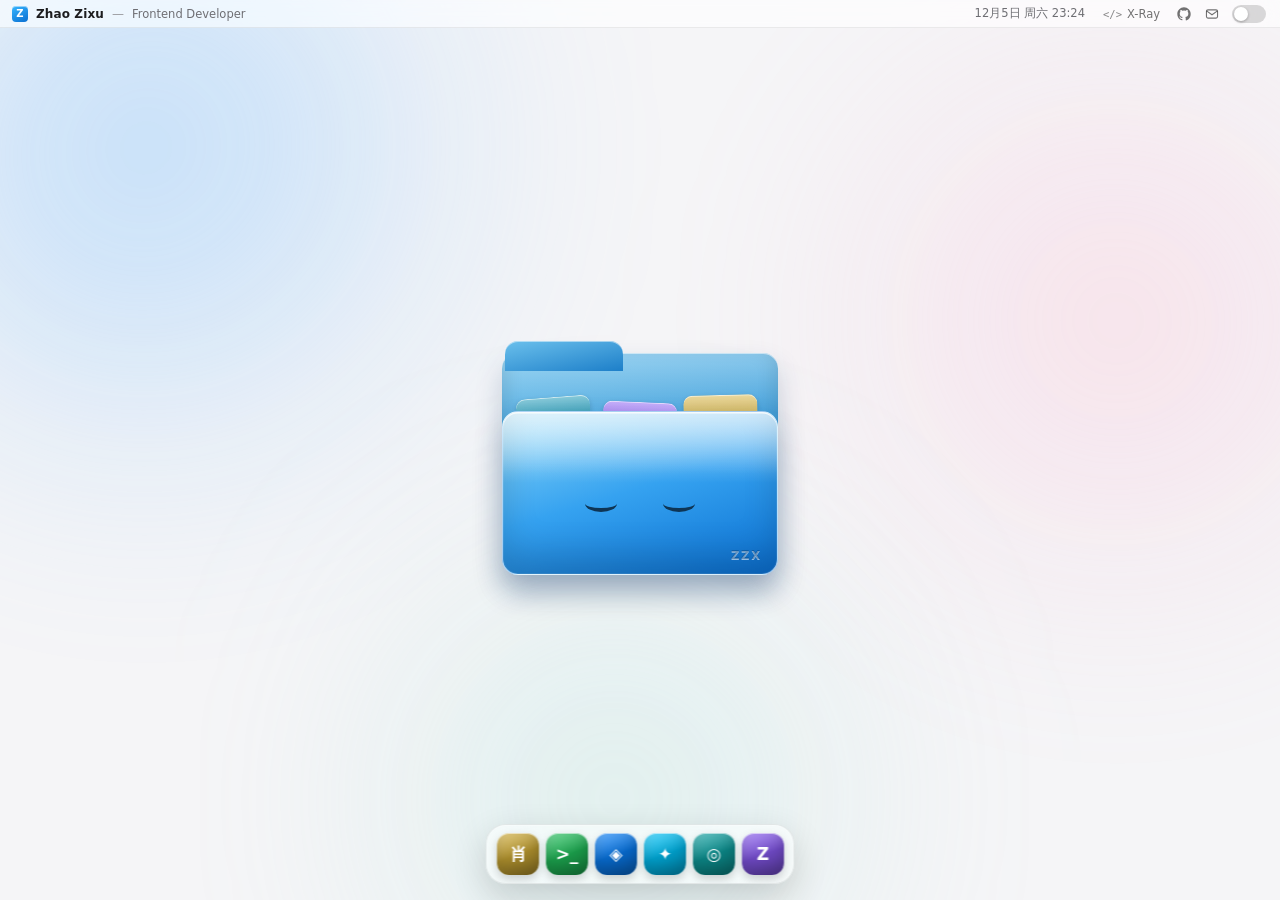
==== commit f592c896: "feat: 移除技术筛选、VisionUI 配色 DIY、重做流体粒子、About 改苹果简约风 - 删除 Spotlight 全链路（按钮 / 面板 / CSS / JS / Cmd+K），文件标签" ====
--- a/index.html
+++ b/index.html
@@ -34,10 +34,6 @@
         <button class="mb-btn" id="xrayBtn" type="button" aria-pressed="false"
                 title="X-Ray 开发者透视（⌘/Ctrl + X）">
           <span class="mb-btn-code">&lt;/&gt;</span><span class="mb-btn-label">X-Ray</span>
-        </button>
-        <button class="mb-btn" id="spotBtn" type="button" aria-pressed="false"
-                title="眼神聚光灯筛选（⌘/Ctrl + K）">
-          <span class="mb-btn-label">Spotlight</span><span class="mb-kbd">⌘K</span>
         </button>
         <a class="mb-icon" href="https://github.com/qiliubawu" target="_blank" rel="noopener" aria-label="GitHub">
           <svg viewBox="0 0 24 24" width="14" height="14" fill="currentColor" aria-hidden="true"><path d="M12 .5C5.73.5.5 5.73.5 12a11.5 11.5 0 0 0 7.86 10.92c.58.1.79-.25.79-.55v-1.94c-3.2.7-3.88-1.54-3.88-1.54-.53-1.34-1.29-1.7-1.29-1.7-1.05-.72.08-.7.08-.7 1.16.08 1.77 1.19 1.77 1.19 1.03 1.77 2.71 1.26 3.37.96.1-.75.4-1.26.73-1.55-2.55-.29-5.24-1.28-5.24-5.69 0-1.26.45-2.29 1.19-3.1-.12-.29-.52-1.46.11-3.05 0 0 .97-.31 3.18 1.18a11 11 0 0 1 5.8 0c2.2-1.49 3.17-1.18 3.17-1.18.63 1.59.23 2.76.12 3.05.74.81 1.18 1.84 1.18 3.1 0 4.42-2.69 5.39-5.26 5.68.41.36.78 1.07.78 2.16v3.2c0 .31.21.67.8.55A11.5 11.5 0 0 0 23.5 12C23.5 5.73 18.27.5 12 .5Z"/></svg>
@@ -101,8 +97,6 @@
             <div class="zzz" aria-hidden="true"><i>Z</i><i>z</i><i>z</i></div>
           </div>
         </div>
-
-        <p class="hint" id="hint">点击文件夹，唤醒 ZZX</p>
       </div>
     </main>
 
@@ -120,19 +114,6 @@
         <div><dt>state</dt><dd id="hudState">—</dd></div>
       </dl>
     </aside>
-
-    <!-- Spotlight 筛选面板 -->
-    <div class="spotlight" id="spotlight" hidden>
-      <div class="spot-panel" role="dialog" aria-modal="true" aria-labelledby="spotTitle">
-        <div class="spot-head">
-          <span class="spot-eyebrow">SPOTLIGHT</span>
-          <h2 id="spotTitle">眼神聚光灯 · 按技术筛选</h2>
-          <button class="spot-close" id="spotClose" type="button" aria-label="关闭">✕</button>
-        </div>
-        <div class="spot-tags" id="spotTags"></div>
-        <p class="spot-foot">不匹配的文件会退到 18% 透明度，文件夹的眼睛会为匹配项打光。</p>
-      </div>
-    </div>
 
     <!-- 统一应用窗口 -->
     <div class="win-layer" id="winLayer" hidden>
--- a/desktop.css
+++ b/desktop.css
@@ -222,10 +222,6 @@
 }
 html[data-theme="dark"] .mb-btn[aria-pressed="true"]{color:var(--xray)}
 .mb-btn-code{font-family:var(--mono);font-size:10.5px;opacity:.85}
-.mb-kbd{
-  font-size:9.5px;opacity:.55;padding:1px 3px;border-radius:3px;
-  background:var(--fold);font-family:var(--mono);
-}
 
 .mb-icon{
   width:24px;height:20px;border-radius:6px;
@@ -288,8 +284,6 @@
   transition:opacity .35s ease;
 }
 body.xray-active .xray-canvas{opacity:1}
-/* Spotlight 也复用它，即使没开 X-Ray */
-body.spot-active .xray-canvas{opacity:1}
 
 /* ---------- SVG 琴弦连线 ---------- */
 .tether-svg{
@@ -315,7 +309,6 @@
   stroke:rgba(0,229,255,.75);
   stroke-dasharray:5 4;
 }
-.tether.is-dim{opacity:.16}
 
 /* ---------- 项目文件 ---------- */
 .files{position:absolute;inset:0;z-index:4;pointer-events:none}
@@ -387,7 +380,10 @@
 /* 休眠时文件藏在文件夹里 */
 .scene[data-state="sleeping"] .file{opacity:0;pointer-events:none}
 
-/* 开窗：其余文件与文件夹退居背景层 */
+/* 开窗：其余文件与文件夹退居背景层
+   注意：这里绝对不能用 filter:blur()。
+   filter 属于 grouping property，会让 .folder-body 的 preserve-3d 失效；
+   关窗时 filter 被移除，3D 上下文重建，前盖会在那一帧整块消失。 */
 .scene[data-state="open"] .file:not(.is-active) .file-float{
   opacity:.26;scale:.86;filter:saturate(.4);
 }
@@ -400,19 +396,7 @@
 }
 .scene[data-state="open"] .zzx-folder{
   scale:.92;
-  filter:blur(4px);
-  opacity:.5;
   pointer-events:none;
-}
-
-/* Spotlight 筛选态 */
-.file.is-dimmed .file-float{opacity:.18;scale:.86;filter:saturate(.2)}
-.file.is-match .sheet{
-  box-shadow:
-    inset 0 1px 0 rgba(255,255,255,.65),
-    inset 0 -14px 24px rgba(0,0,0,.18),
-    0 0 0 2px rgba(0,229,255,.55),
-    0 12px 32px rgba(0,229,255,.32);
 }
 
 /* X-Ray 包围盒 + 坐标 */
@@ -444,8 +428,7 @@
   perspective:900px;
   translate:0 0;
   scale:1;
-  transition:translate .35s var(--sp-soft),scale .5s var(--sp-soft),
-             filter .5s ease,opacity .5s ease;
+  transition:translate .35s var(--sp-soft),scale .5s var(--sp-soft);
 }
 .zzx-folder:hover{translate:0 -6px}
 .zzx-folder:active{translate:0 -2px}
@@ -750,17 +733,6 @@
   z-index:4;
 }
 
-/* ---------- 提示 ---------- */
-.hint{
-  position:absolute;bottom:86px;left:50%;
-  transform:translateX(-50%);
-  font-size:12px;color:var(--text-3);
-  letter-spacing:.04em;
-  white-space:nowrap;
-  transition:opacity .4s ease;
-  pointer-events:none;
-}
-
 /* ---------- Dock ---------- */
 .dock{
   position:fixed;left:50%;bottom:16px;
@@ -862,77 +834,6 @@
 .hud-grid dt{color:rgba(124,245,208,.5);font-size:9.5px}
 .hud-grid dd{color:#9EF7DA;font-size:10px}
 
-/* ---------- Spotlight 面板 ---------- */
-.spotlight{
-  position:fixed;inset:0;z-index:58;
-  display:grid;place-items:center;
-  padding:20px;
-  background:rgba(0,0,0,.24);
-  backdrop-filter:blur(3px);
-  -webkit-backdrop-filter:blur(3px);
-  animation:fadeIn .22s ease;
-}
-.spotlight[hidden]{display:none}
-@keyframes fadeIn{from{opacity:0}to{opacity:1}}
-
-.spot-panel{
-  width:min(520px,92vw);
-  padding:20px 22px 18px;
-  border-radius:16px;
-  background:var(--win-bg);
-  backdrop-filter:blur(30px) saturate(180%);
-  -webkit-backdrop-filter:blur(30px) saturate(180%);
-  border:1px solid var(--win-line);
-  box-shadow:var(--shadow-win);
-  animation:spotIn .3s var(--sp-soft);
-}
-@keyframes spotIn{
-  from{opacity:0;transform:translateY(10px) scale(.97)}
-  to  {opacity:1;transform:none}
-}
-.spot-head{position:relative;margin-bottom:14px}
-.spot-eyebrow{
-  font-family:var(--mono);font-size:9.5px;letter-spacing:.2em;
-  color:var(--xray-ink);
-}
-html[data-theme="dark"] .spot-eyebrow{color:var(--xray)}
-.spot-head h2{
-  font-size:16px;font-weight:600;margin-top:4px;
-  letter-spacing:.01em;
-}
-.spot-close{
-  position:absolute;top:-4px;right:-6px;
-  width:26px;height:26px;border-radius:50%;
-  display:grid;place-items:center;
-  font-size:12px;color:var(--text-2);
-  transition:background .2s ease,color .2s ease;
-}
-.spot-close:hover{background:var(--fold-hover);color:var(--text)}
-
-.spot-tags{display:flex;flex-wrap:wrap;gap:8px}
-.spot-tag{
-  padding:7px 13px;border-radius:9px;
-  font-size:12.5px;
-  color:var(--text-2);
-  background:var(--fold);
-  border:1px solid transparent;
-  transition:all .2s ease;
-}
-.spot-tag:hover{background:var(--fold-hover);color:var(--text)}
-.spot-tag[aria-pressed="true"]{
-  color:var(--xray-ink);
-  background:rgba(0,229,255,.14);
-  border-color:rgba(0,229,255,.45);
-  box-shadow:0 0 0 3px rgba(0,229,255,.10);
-}
-html[data-theme="dark"] .spot-tag[aria-pressed="true"]{color:var(--xray)}
-
-.spot-foot{
-  margin-top:14px;
-  font-size:11px;line-height:1.6;
-  color:var(--text-3);
-}
-
 /* ---------- 统一应用窗口 ---------- */
 .win-layer{
   position:fixed;inset:0;z-index:60;
@@ -1079,7 +980,6 @@
 @media (max-width:900px){
   .mb-role,.mb-sep{display:none}
   .mb-btn-label{display:none}
-  .mb-kbd{display:none}
   .mb-clock{display:none}
   .hud{display:none}
   .win-path{display:none}
@@ -1130,7 +1030,6 @@
   .file{width:66px;height:66px;margin:-33px 0 0 -33px}
   .sheet{width:66px;height:66px;border-radius:15px}
   .sheet-glyph{font-size:23px}
-  .hint{font-size:11px;bottom:74px}
 }
 
 /* ---------- 减少动态偏好 ---------- */
--- a/apps.css
+++ b/apps.css
@@ -122,31 +122,25 @@
   position:relative;
   display:grid;place-items:center;
   padding:28px;
-  background:
-    radial-gradient(circle at 30% 22%, rgba(120,190,255,.16), transparent 58%),
-    radial-gradient(circle at 72% 78%, rgba(255,150,200,.14), transparent 58%),
-    var(--bg-deep);
+  background:var(--bg-deep);
   overflow:hidden;
   perspective:900px;
 }
 .vui-blob{
   position:absolute;
   border-radius:50%;
-  filter:blur(38px);
+  filter:blur(30px);
   pointer-events:none;
-  opacity:.85;
+  opacity:.58;
 }
 .vui-blob.b1{
-  width:300px;height:300px;left:8%;top:12%;
-  background:radial-gradient(circle,#5AC8FA,rgba(90,200,250,0) 70%);
+  width:230px;height:230px;left:9%;top:8%;
 }
 .vui-blob.b2{
-  width:340px;height:340px;right:6%;bottom:6%;
-  background:radial-gradient(circle,#FF6FA5,rgba(255,111,165,0) 70%);
+  width:250px;height:250px;right:7%;bottom:6%;
 }
 .vui-blob.b3{
-  width:220px;height:220px;left:36%;bottom:18%;
-  background:radial-gradient(circle,#7C4DFF,rgba(124,77,255,0) 70%);
+  width:170px;height:170px;left:26%;bottom:12%;
 }
 .vui-card{
   position:relative;z-index:1;
@@ -158,7 +152,10 @@
   color:#fff;
   background:
     linear-gradient(150deg, rgba(255,255,255,.30), rgba(255,255,255,0) 55%),
-    linear-gradient(140deg, rgba(47,124,246,.88), rgba(124,77,255,.84) 58%, rgba(240,78,152,.84));
+    linear-gradient(140deg,
+      var(--v-c1, rgba(47,124,246,.88)),
+      var(--v-c2, rgba(124,77,255,.84)) 58%,
+      var(--v-c3, rgba(240,78,152,.84)));
   box-shadow:
     0 26px 60px rgba(20,40,90,.34),
     inset 0 1px 0 rgba(255,255,255,.5);
@@ -189,8 +186,8 @@
 
 .vui-panel{
   border-left:1px solid var(--win-line);
-  padding:20px 18px;
-  display:flex;flex-direction:column;gap:16px;
+  padding:18px 16px;
+  display:flex;flex-direction:column;gap:14px;
   overflow-y:auto;
   min-height:0;
 }
@@ -198,6 +195,45 @@
   font-family:var(--mono);font-size:10px;letter-spacing:.18em;
   color:var(--text-3);
 }
+
+/* ---- 配色 DIY ---- */
+.vui-colors{
+  display:grid;grid-template-columns:repeat(3,1fr);
+  gap:8px;
+}
+.vui-color{
+  display:flex;flex-direction:column;align-items:center;gap:6px;
+  cursor:pointer;
+}
+.vui-color input{
+  -webkit-appearance:none;appearance:none;
+  width:100%;height:34px;
+  border-radius:9px;
+  border:1px solid var(--win-line);
+  background:transparent;
+  padding:0;
+  cursor:pointer;
+  overflow:hidden;
+}
+.vui-color input::-webkit-color-swatch-wrapper{padding:0}
+.vui-color input::-webkit-color-swatch{
+  border:none;border-radius:8px;
+}
+.vui-color input::-moz-color-swatch{border:none;border-radius:8px}
+.vui-color span{
+  font-size:10px;color:var(--text-3);letter-spacing:.04em;
+}
+
+.vui-presets{display:flex;gap:7px}
+.vui-swatch{
+  flex:1;height:22px;
+  border-radius:6px;
+  border:1px solid rgba(0,0,0,.06);
+  background:linear-gradient(135deg,var(--s1),var(--s2) 52%,var(--s3));
+  transition:transform .16s ease,box-shadow .16s ease;
+}
+.vui-swatch:hover{transform:translateY(-2px);box-shadow:0 4px 10px rgba(0,0,0,.18)}
+.vui-swatch:active{transform:scale(.96)}
 .vui-row{display:flex;flex-direction:column;gap:6px}
 .vui-row label{
   display:flex;justify-content:space-between;align-items:baseline;
@@ -392,97 +428,121 @@
 }
 
 /* ============================================================
-   5. About_ZZX.md
+   5. About_ZZX.md —— 苹果简约风
    ============================================================ */
 .about{
+  --pass-bg:#FFFFFF;
+  --pass-head:linear-gradient(180deg,#FFFFFF 0%,#F6F6F8 100%);
+  --pass-ink:#1D1D1F;
+  --pass-sub:#86868B;
+  --pass-line:rgba(0,0,0,.07);
+  --pass-accent:#0071E3;
+
   min-height:100%;
   display:grid;place-items:center;
-  padding:32px 24px;
-  background:
-    radial-gradient(circle at 50% 0%, rgba(120,190,255,.12), transparent 60%),
-    transparent;
-}
+  padding:34px 24px;
+  background:#FBFBFD;
+}
+html[data-theme="dark"] .about{
+  --pass-bg:#1C1C1E;
+  --pass-head:linear-gradient(180deg,#232326 0%,#1C1C1E 100%);
+  --pass-ink:#F5F5F7;
+  --pass-sub:#98989D;
+  --pass-line:rgba(255,255,255,.10);
+  --pass-accent:#0A84FF;
+  background:#141416;
+}
+
 .pass{
   width:min(430px,100%);
-  border-radius:20px;
+  border-radius:22px;
   overflow:hidden;
-  background:var(--win-bg);
-  border:1px solid var(--win-line);
-  box-shadow:0 26px 60px rgba(0,0,0,.22),inset 0 1px 0 rgba(255,255,255,.5);
-}
+  background:var(--pass-bg);
+  border:1px solid var(--pass-line);
+  box-shadow:
+    0 24px 60px rgba(0,0,0,.10),
+    0 2px 6px rgba(0,0,0,.04);
+}
+
 .pass-top{
   position:relative;
-  padding:24px 24px 20px;
-  color:#fff;
-  background:
-    linear-gradient(150deg, rgba(255,255,255,.28), rgba(255,255,255,0) 55%),
-    linear-gradient(140deg,#1D6FE0,#6E4BE8 62%,#D6448A);
+  padding:28px 26px 22px;
+  color:var(--pass-ink);
+  background:var(--pass-head);
+  border-bottom:1px solid var(--pass-line);
   overflow:hidden;
 }
 .pass-top::after{
   content:"ZZX";
-  position:absolute;right:2px;bottom:-18px;
-  font-size:84px;font-weight:900;
+  position:absolute;right:4px;bottom:-16px;
+  font-size:80px;font-weight:800;
   color:transparent;
-  -webkit-text-stroke:1.2px rgba(255,255,255,.30);
-  letter-spacing:-.04em;
+  -webkit-text-stroke:1px var(--pass-line);
+  letter-spacing:-.03em;
   line-height:1;
   pointer-events:none;
 }
 .pass-avatar{
-  width:56px;height:56px;border-radius:16px;
+  width:54px;height:54px;border-radius:16px;
   display:grid;place-items:center;
-  font-size:24px;font-weight:800;
-  background:rgba(255,255,255,.22);
-  border:1px solid rgba(255,255,255,.34);
-  backdrop-filter:blur(8px);
-  margin-bottom:14px;
-}
-.pass-top h2{font-size:21px;font-weight:700;letter-spacing:.01em}
+  font-size:23px;font-weight:700;
+  color:var(--pass-accent);
+  background:var(--pass-bg);
+  border:1px solid var(--pass-line);
+  box-shadow:0 2px 8px rgba(0,0,0,.06);
+  margin-bottom:16px;
+}
+.pass-top h2{
+  font-size:22px;font-weight:600;letter-spacing:-.01em;
+  color:var(--pass-ink);
+}
 .pass-top .role{
-  margin-top:3px;
-  font-size:12px;opacity:.84;letter-spacing:.02em;
-}
-.pass-body{padding:18px 24px 20px}
+  margin-top:4px;
+  font-size:12.5px;
+  color:var(--pass-sub);
+  letter-spacing:.01em;
+}
+
+.pass-body{padding:6px 26px 22px}
 .pass-row{
   display:flex;justify-content:space-between;align-items:center;gap:12px;
-  padding:9px 0;
-  border-bottom:1px solid var(--win-line);
+  padding:13px 0;
+  border-bottom:1px solid var(--pass-line);
   font-size:12.5px;
 }
 .pass-row:last-of-type{border-bottom:0}
-.pass-row dt{color:var(--text-3);font-size:11.5px}
+.pass-row dt{color:var(--pass-sub);font-size:12px}
 .pass-row dd{
-  color:var(--text);
+  color:var(--pass-ink);
   font-family:var(--mono);font-size:11.5px;
   overflow:hidden;text-overflow:ellipsis;white-space:nowrap;
 }
-.pass-actions{display:flex;gap:9px;margin-top:16px}
+.pass-actions{display:flex;gap:10px;margin-top:14px}
 .pass-btn{
   flex:1;
-  padding:9px 12px;border-radius:10px;
-  font-size:12px;font-weight:500;
+  padding:10px 12px;border-radius:11px;
+  font-size:12.5px;font-weight:500;
   text-align:center;
   color:#fff;
-  background:#0A84FF;
+  background:var(--pass-accent);
   transition:filter .2s ease,transform .2s ease;
 }
 .pass-btn.ghost{
-  color:var(--text-2);
-  background:var(--fold);
+  color:var(--pass-ink);
+  background:var(--pass-bg);
+  border:1px solid var(--pass-line);
 }
 .pass-btn:hover{filter:brightness(1.06)}
-.pass-btn:active{transform:scale(.97)}
+.pass-btn:active{transform:scale(.98)}
 .pass-toast{
   margin-top:10px;
   font-size:11px;text-align:center;
-  color:#0B7A52;
+  color:var(--pass-sub);
   min-height:16px;
   opacity:0;
   transition:opacity .25s ease;
 }
 .pass-toast.on{opacity:1}
-html[data-theme="dark"] .pass-toast{color:#5FE3A6}
 
 /* ============================================================
    6. 十二生肖（iframe 内嵌）
